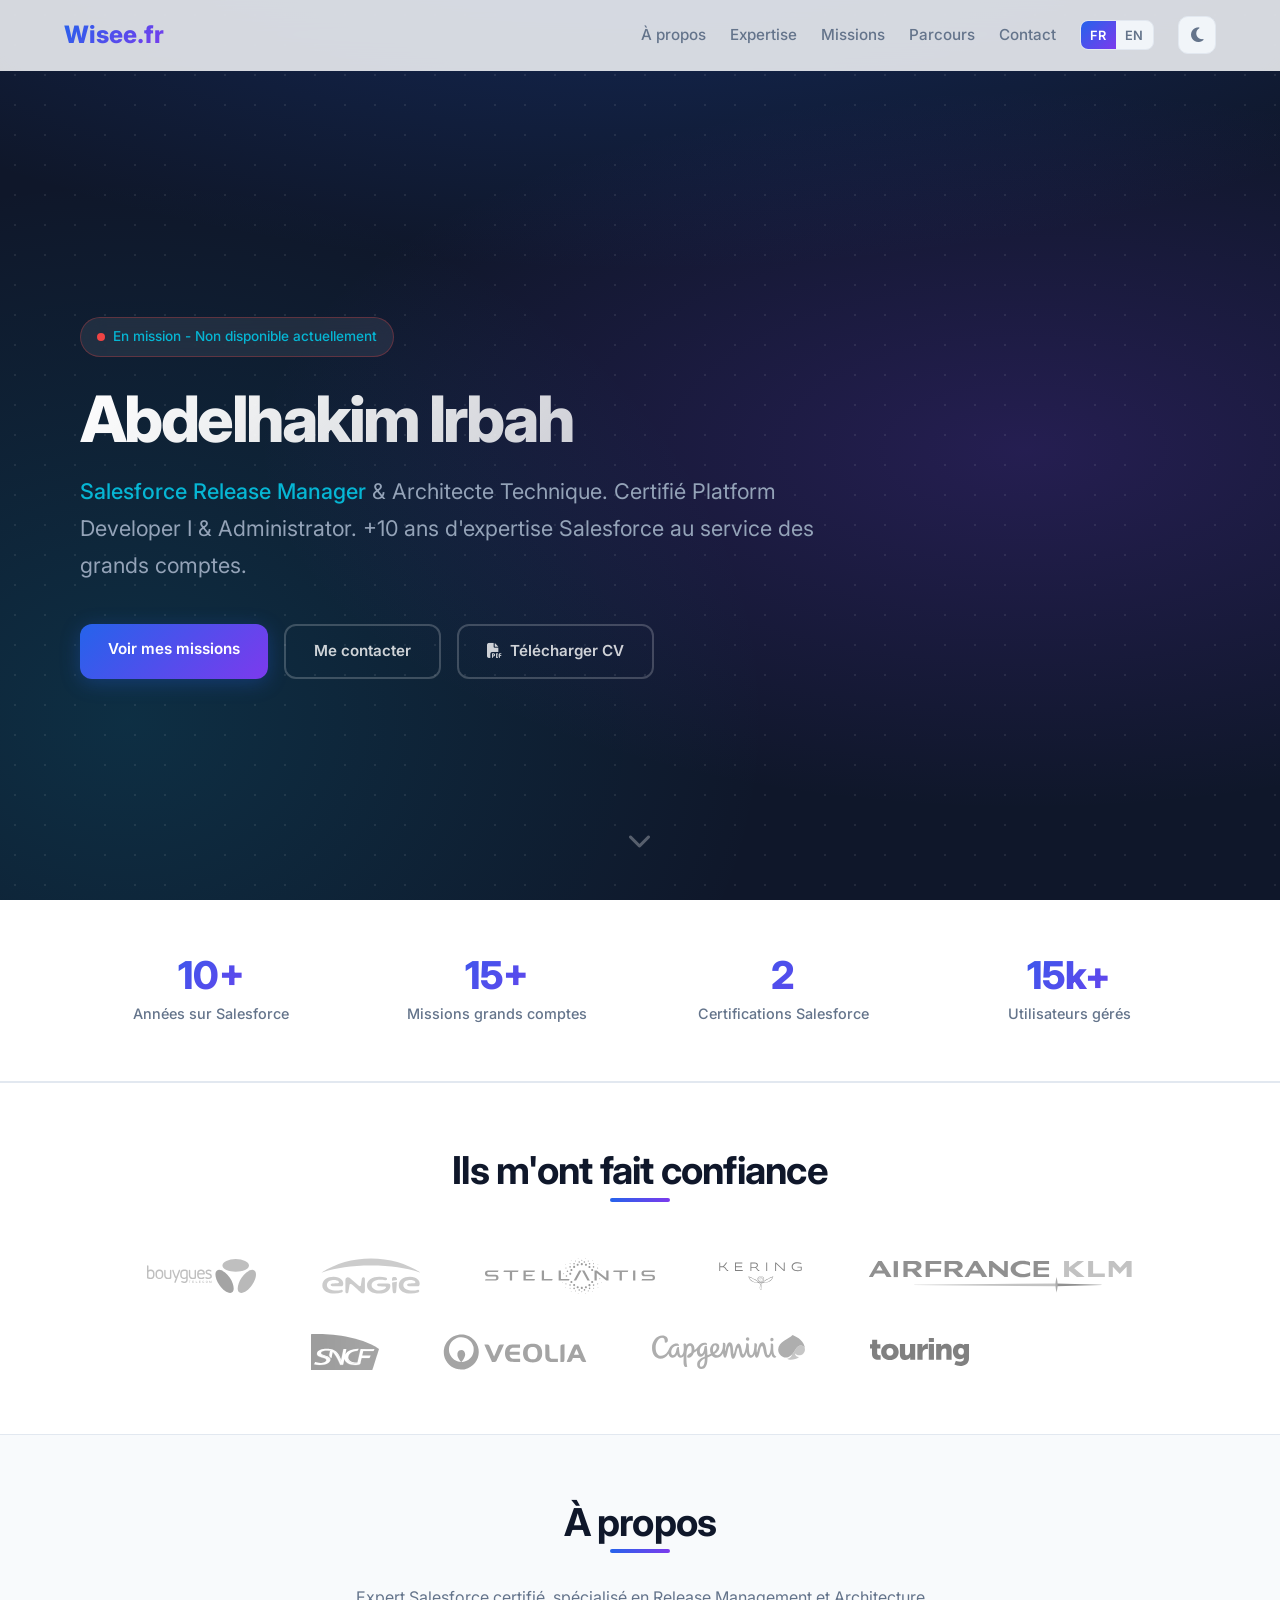
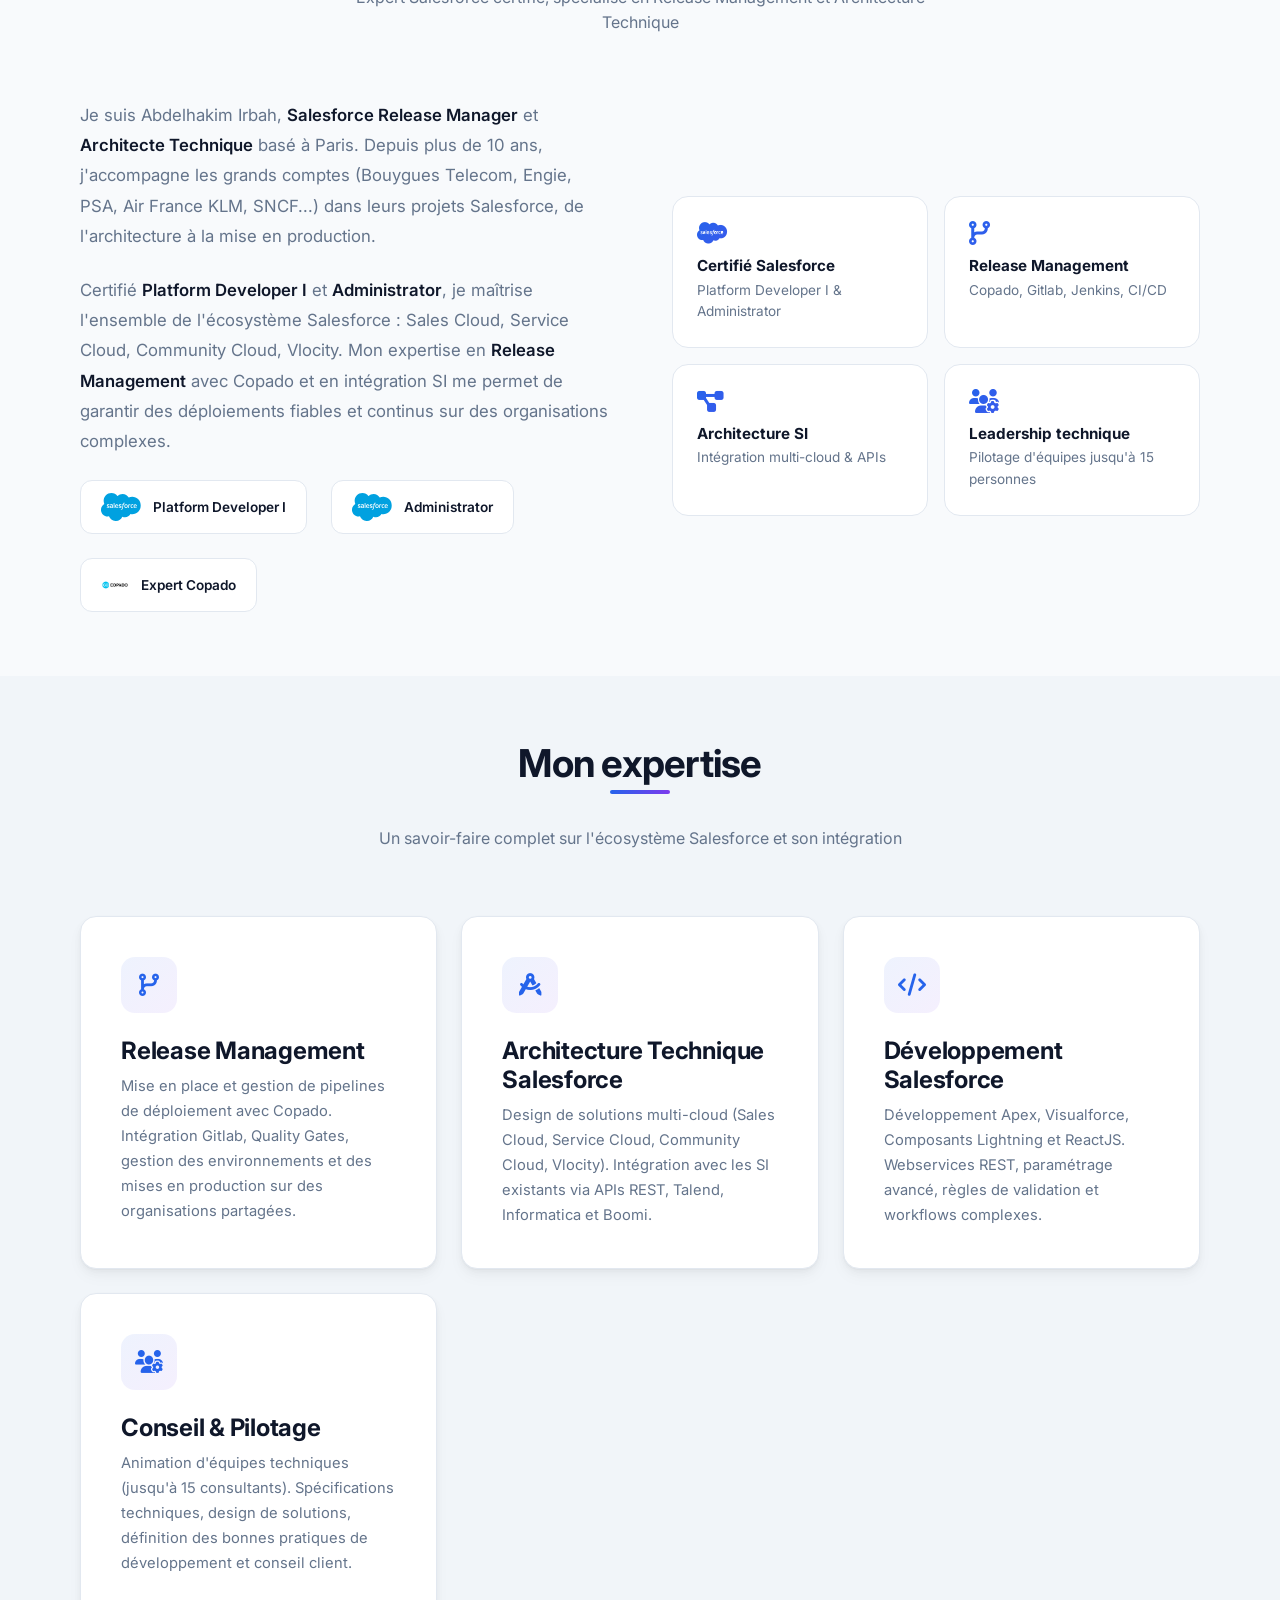
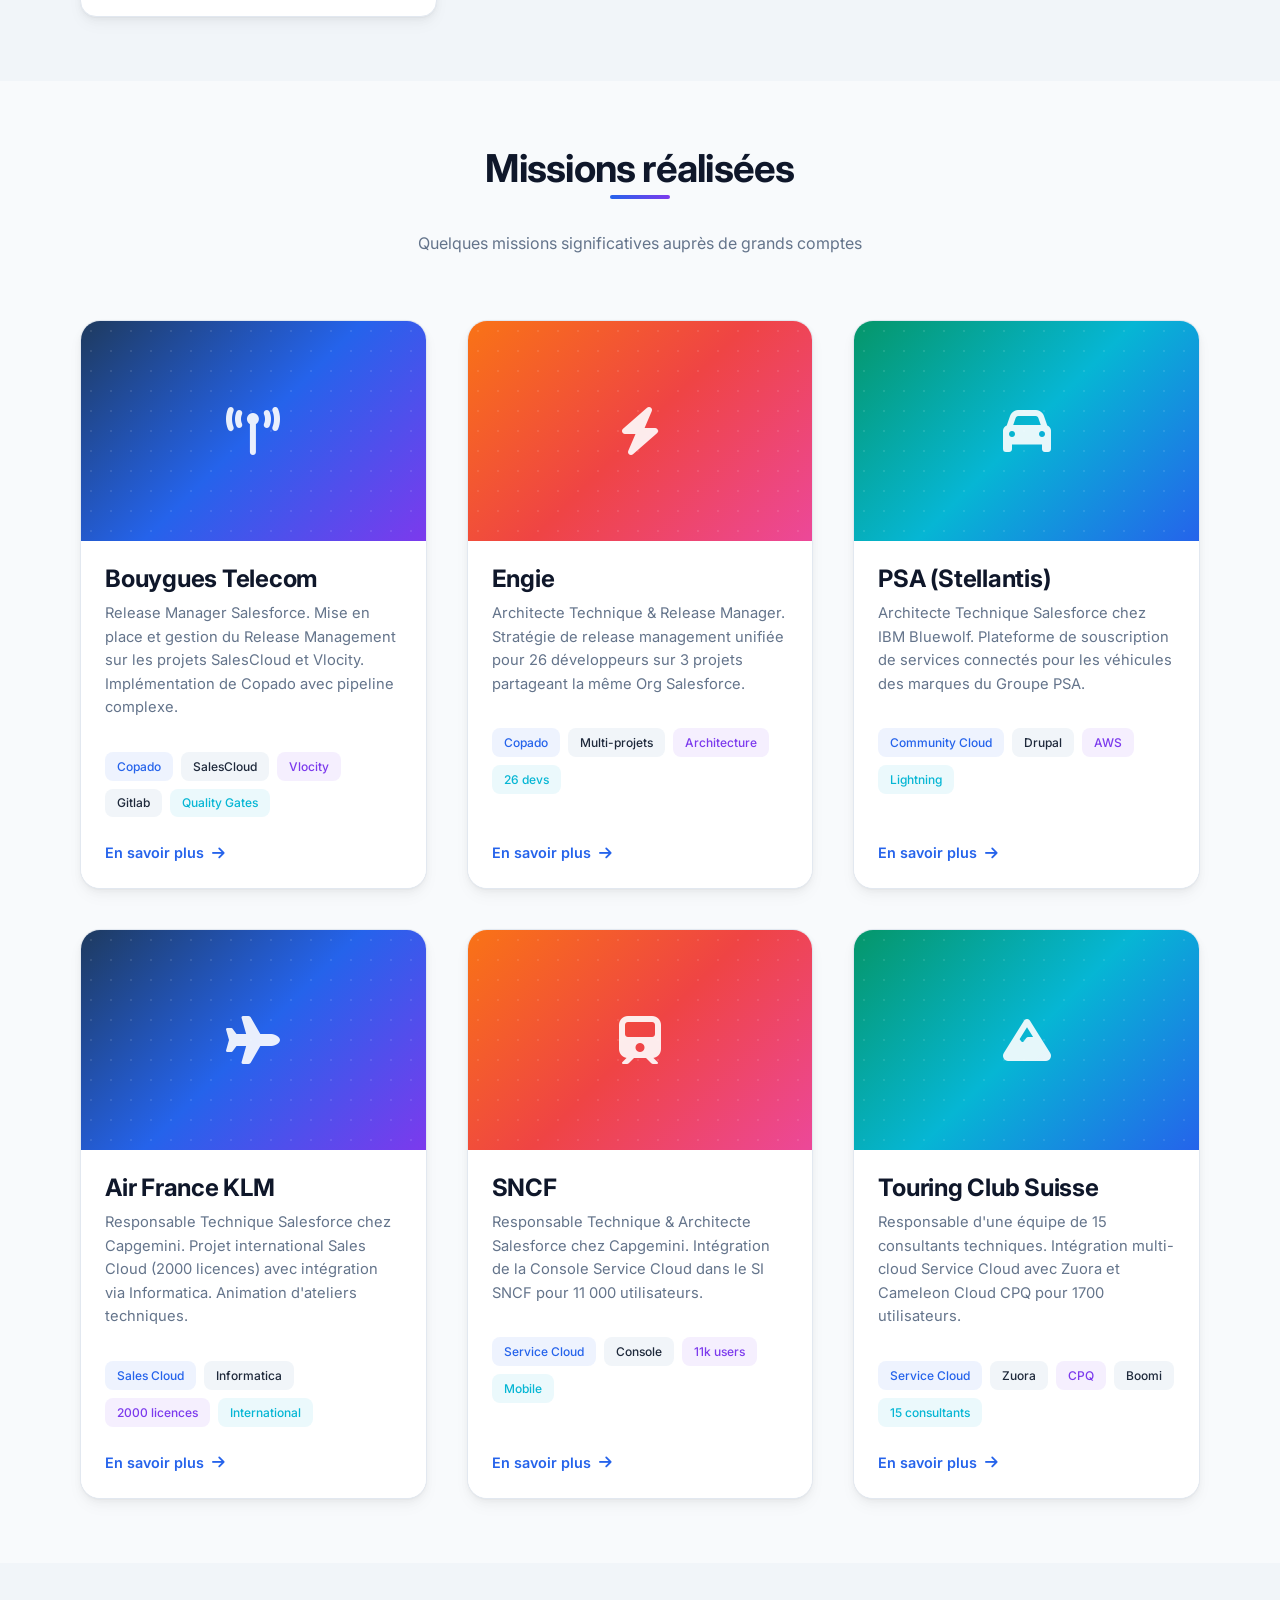
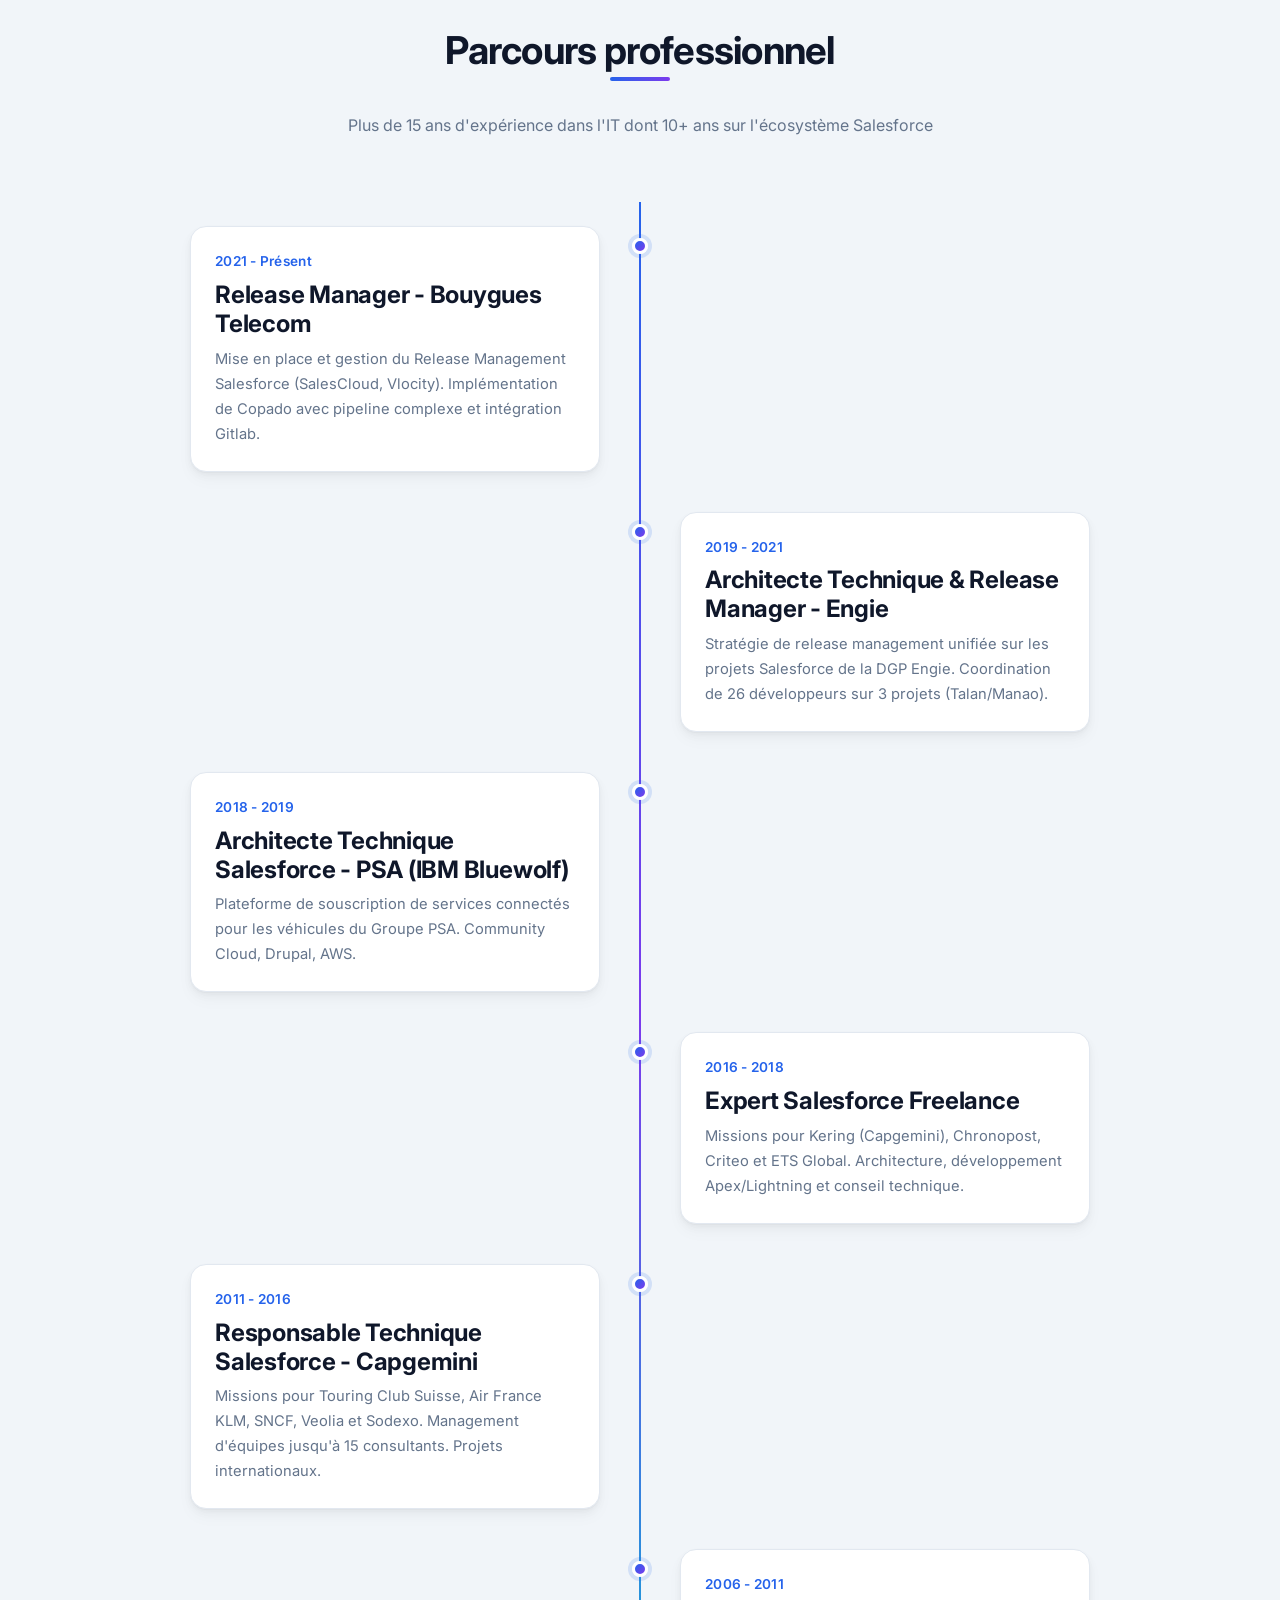
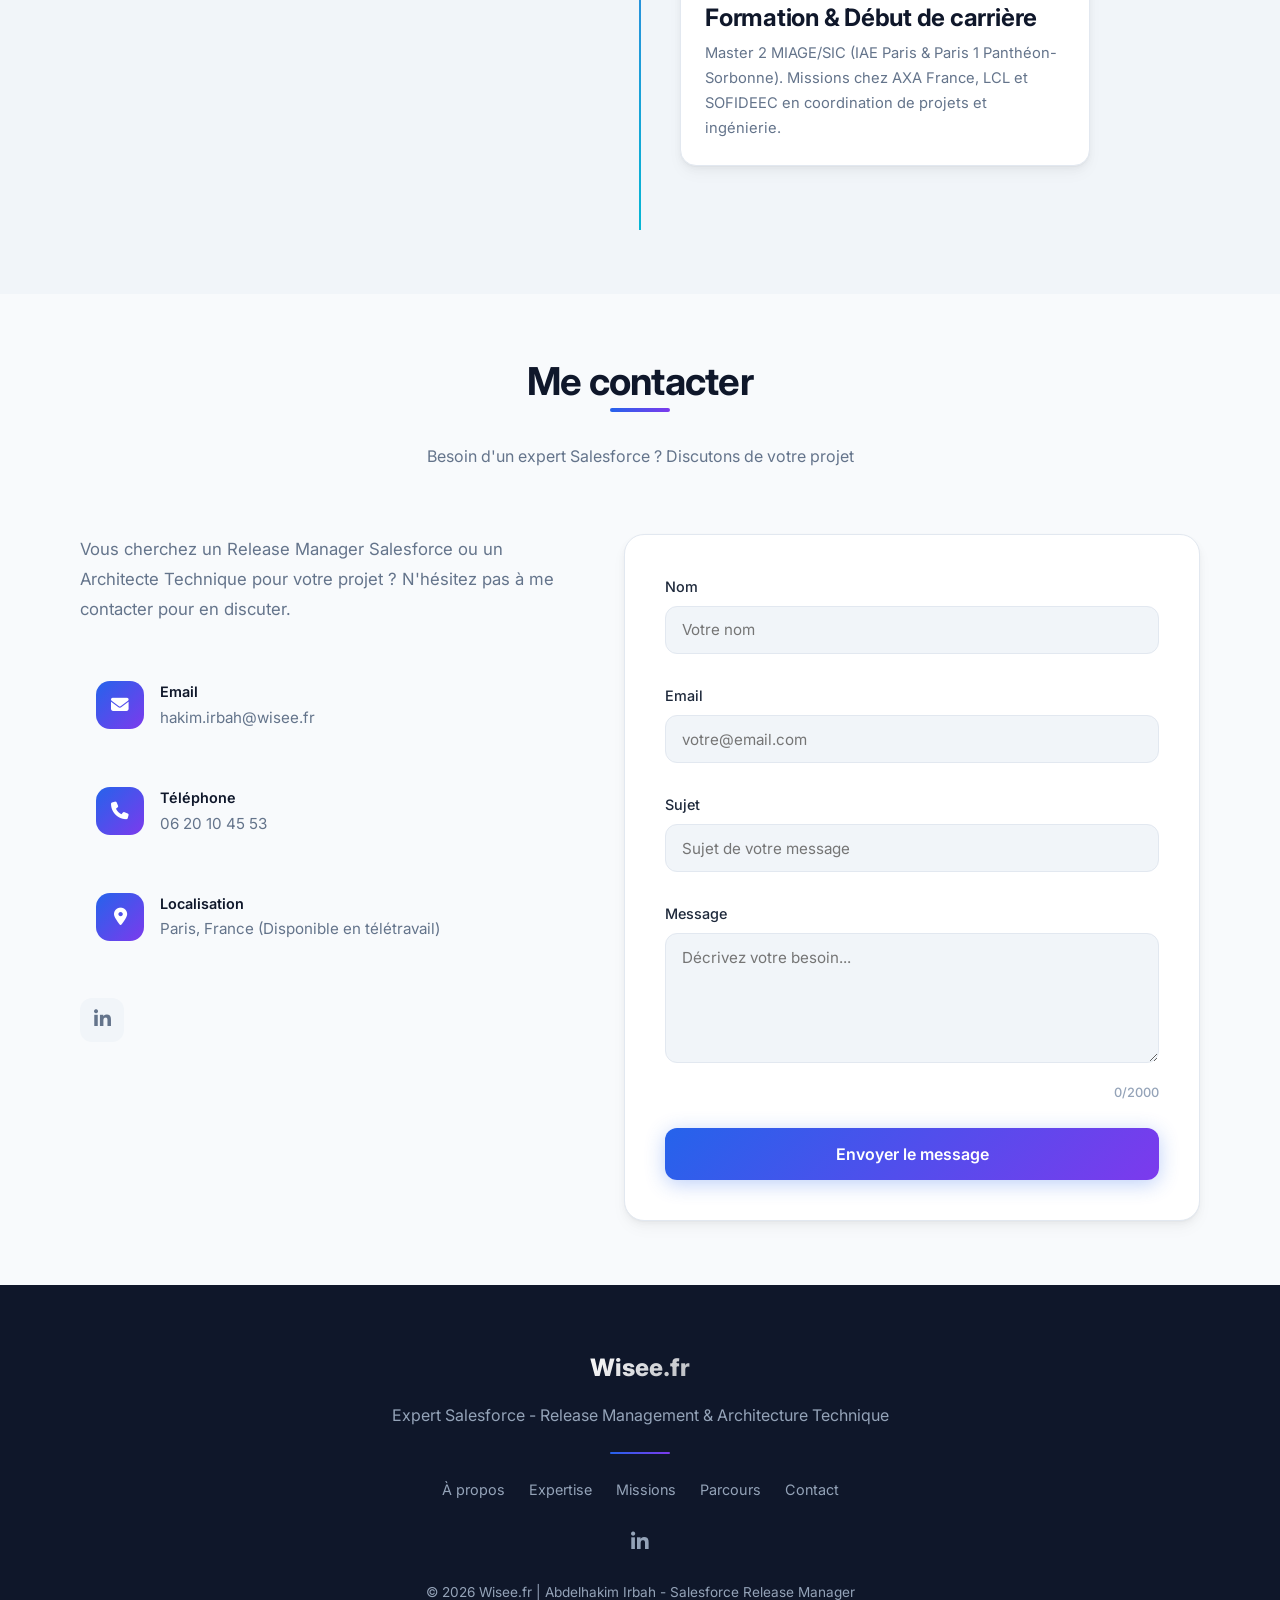
==== index.html @ d0837708 "Fix: déplacer le bouton backToTop avant le script pour éviter le blocage du loader" ====
<!DOCTYPE html>
<html lang="fr">
<head>
    <meta charset="UTF-8">
    <script>
        // Apply theme BEFORE render to avoid flash
        (function() {
            var saved = localStorage.getItem('theme');
            if (saved === 'dark' || (!saved && window.matchMedia('(prefers-color-scheme: dark)').matches)) {
                document.documentElement.setAttribute('data-theme', 'dark');
            }
        })();
    </script>
    <meta name="viewport" content="width=device-width, initial-scale=1.0">
    <title>Wisee.fr | Abdelhakim Irbah - Salesforce Release Manager</title>
    <meta name="description" content="Abdelhakim Irbah - Salesforce Release Manager & Architecte Technique certifié. +10 ans d'expertise Salesforce, Release Management Copado, Architecture multi-cloud. Paris, France.">
    <meta name="author" content="Abdelhakim Irbah">
    <link rel="canonical" href="https://wisee.fr">
    <link rel="icon" href="/favicon.ico" type="image/x-icon">
    <!-- Open Graph -->
    <meta property="og:title" content="Wisee.fr | Abdelhakim Irbah - Salesforce Release Manager">
    <meta property="og:description" content="Abdelhakim Irbah - Salesforce Release Manager & Architecte Technique certifié. +10 ans d'expertise Salesforce, Release Management Copado, Architecture multi-cloud. Paris, France.">
    <meta property="og:url" content="https://wisee.fr">
    <meta property="og:type" content="website">
    <meta property="og:locale" content="fr_FR">
    <!-- Twitter Card -->
    <meta name="twitter:card" content="summary">
    <meta name="twitter:title" content="Wisee.fr | Abdelhakim Irbah - Salesforce Release Manager">
    <meta name="twitter:description" content="Abdelhakim Irbah - Salesforce Release Manager & Architecte Technique certifié. +10 ans d'expertise Salesforce, Release Management Copado, Architecture multi-cloud. Paris, France.">
    <link rel="preconnect" href="https://fonts.googleapis.com">
    <link rel="preconnect" href="https://fonts.gstatic.com" crossorigin>
    <link href="https://cdnjs.cloudflare.com/ajax/libs/font-awesome/6.4.0/css/all.min.css" rel="stylesheet">
    <link href="https://fonts.googleapis.com/css2?family=Inter:wght@300;400;500;600;700;800&display=swap" rel="stylesheet">
    <style>
        :root {
            --primary: #2563eb;
            --primary-dark: #1d4ed8;
            --secondary: #7c3aed;
            --accent: #06b6d4;
            --dark: #0f172a;
            --light: #f8fafc;
            --gray-100: #f1f5f9;
            --gray-200: #e2e8f0;
            --gray-300: #cbd5e1;
            --gray-400: #94a3b8;
            --gray-500: #64748b;
            --gray-800: #1e293b;

            --space-xs: 0.5rem;
            --space-sm: 1rem;
            --space-md: 1.5rem;
            --space-lg: 2.5rem;
            --space-xl: 4rem;

            --card-shadow:
                0 1px 1px rgba(0, 0, 0, 0.02),
                0 2px 4px rgba(0, 0, 0, 0.02),
                0 4px 8px rgba(0, 0, 0, 0.03),
                0 8px 16px rgba(0, 0, 0, 0.03);
            --card-shadow-hover:
                0 4px 8px rgba(0, 0, 0, 0.04),
                0 8px 16px rgba(0, 0, 0, 0.06),
                0 16px 32px rgba(0, 0, 0, 0.06),
                0 32px 64px rgba(0, 0, 0, 0.04);
        }

        /* ===================== DARK MODE VARIABLES ===================== */
        [data-theme="dark"] {
            --dark: #e2e8f0;
            --light: #0f172a;
            --gray-100: #1e293b;
            --gray-200: #334155;
            --gray-300: #475569;
            --gray-400: #94a3b8;
            --gray-500: #cbd5e1;
            --gray-800: #e2e8f0;
            --card-shadow: 0 1px 3px rgba(0,0,0,0.3), 0 4px 12px rgba(0,0,0,0.2);
            --card-shadow-hover: 0 4px 12px rgba(0,0,0,0.4), 0 8px 24px rgba(0,0,0,0.3);
        }

        * {
            margin: 0;
            padding: 0;
            box-sizing: border-box;
        }

        html {
            scroll-behavior: smooth;
            scroll-padding-top: 80px;
        }

        body {
            font-family: 'Inter', -apple-system, BlinkMacSystemFont, 'Segoe UI', Roboto, sans-serif;
            line-height: 1.6;
            color: var(--dark);
            background-color: var(--light);
            overflow-x: hidden;
        }

        h1, h2, h3, h4, h5 {
            font-weight: 700;
            line-height: 1.2;
        }

        h1 {
            font-size: clamp(2.5rem, 5vw, 4.5rem);
            font-weight: 800;
            letter-spacing: -0.04em;
        }

        h2 {
            font-size: clamp(1.75rem, 3vw, 2.5rem);
            margin-bottom: var(--space-md);
            position: relative;
            display: inline-block;
            letter-spacing: -0.02em;
        }

        h2::after {
            content: '';
            position: absolute;
            bottom: -8px;
            left: 0;
            width: 60px;
            height: 4px;
            background: linear-gradient(to right, var(--primary), var(--secondary));
            border-radius: 2px;
        }

        h3 {
            font-size: clamp(1.25rem, 2vw, 1.5rem);
            margin-bottom: var(--space-sm);
            letter-spacing: -0.01em;
        }

        p {
            margin-bottom: var(--space-md);
            color: var(--gray-500);
        }

        strong {
            color: var(--dark);
            font-weight: 600;
        }

        .container {
            width: 90%;
            max-width: 1200px;
            margin: 0 auto;
            padding: 0 var(--space-sm);
        }

        section {
            padding: var(--space-xl) 0;
            position: relative;
        }

        section.alt {
            background-color: var(--gray-100);
        }

        .section-header {
            text-align: center;
            margin-bottom: var(--space-xl);
            position: relative;
        }

        .section-header h2::after {
            left: 50%;
            transform: translateX(-50%);
        }

        .section-header p {
            max-width: 600px;
            margin: var(--space-sm) auto 0;
            color: var(--gray-500);
        }

        /* ===================== NAVIGATION ===================== */
        .navbar {
            position: fixed;
            top: 0;
            left: 0;
            width: 100%;
            z-index: 1000;
            transition: all 0.4s cubic-bezier(0.16, 1, 0.3, 1);
            backdrop-filter: blur(20px);
            -webkit-backdrop-filter: blur(20px);
            background: rgba(248, 250, 252, 0.85);
            border-bottom: 1px solid transparent;
        }

        .navbar.scrolled {
            box-shadow: 0 1px 20px rgba(0, 0, 0, 0.06);
            border-bottom: 1px solid var(--gray-200);
        }

        .nav-container {
            display: flex;
            justify-content: space-between;
            align-items: center;
            padding: var(--space-sm) 0;
        }

        .logo {
            font-size: 1.5rem;
            font-weight: 800;
            color: var(--primary);
            text-decoration: none;
            display: flex;
            align-items: center;
            gap: var(--space-xs);
            position: relative;
            z-index: 1001;
        }

        .logo span {
            background: linear-gradient(135deg, var(--primary), var(--secondary));
            -webkit-background-clip: text;
            background-clip: text;
            color: transparent;
        }

        .nav-links {
            display: flex;
            align-items: center;
            gap: var(--space-md);
        }

        .nav-links a {
            color: var(--gray-500);
            text-decoration: none;
            font-weight: 500;
            transition: color 0.3s;
            position: relative;
            font-size: 0.95rem;
        }

        .nav-links a:hover {
            color: var(--primary);
        }

        .nav-links a::after {
            content: '';
            position: absolute;
            width: 0;
            height: 2px;
            bottom: -4px;
            left: 0;
            background: linear-gradient(to right, var(--primary), var(--secondary));
            transition: width 0.3s ease;
            border-radius: 2px;
        }

        .nav-links a:hover::after {
            width: 100%;
        }

        .mobile-menu-btn {
            display: none;
            background: none;
            border: none;
            color: var(--dark);
            font-size: 1.5rem;
            cursor: pointer;
            z-index: 1001;
        }

        /* ===================== NAV OVERLAY (mobile) ===================== */
        .nav-overlay {
            position: fixed;
            inset: 0;
            z-index: 999;
            background: rgba(0, 0, 0, 0.5);
            backdrop-filter: blur(4px);
            -webkit-backdrop-filter: blur(4px);
            opacity: 0;
            visibility: hidden;
            pointer-events: none;
            transition: all 0.3s ease;
        }

        .nav-overlay.active {
            opacity: 1;
            visibility: visible;
            pointer-events: auto;
        }

        /* ===================== LANG TOGGLE ===================== */
        .lang-toggle {
            display: flex;
            align-items: center;
            background: var(--gray-100);
            border: 1px solid var(--gray-200);
            border-radius: 8px;
            overflow: hidden;
            cursor: pointer;
            padding: 0;
            z-index: 1001;
            flex-shrink: 0;
        }

        .lang-toggle button {
            background: none;
            border: none;
            padding: 0.4rem 0.6rem;
            font-size: 0.8rem;
            font-weight: 600;
            font-family: inherit;
            cursor: pointer;
            color: var(--gray-500);
            transition: all 0.3s ease;
        }

        .lang-toggle button.active {
            background: linear-gradient(135deg, var(--primary), var(--secondary));
            color: white;
        }

        .lang-toggle button:hover:not(.active) {
            color: var(--dark);
        }

        /* ===================== BOUTONS ===================== */
        .btn {
            display: inline-block;
            padding: 0.85rem 1.75rem;
            border-radius: 12px;
            font-weight: 600;
            text-decoration: none;
            text-align: center;
            cursor: pointer;
            transition: all 0.3s cubic-bezier(0.16, 1, 0.3, 1);
            border: none;
            font-size: 0.95rem;
            font-family: inherit;
        }

        .btn-primary {
            background: linear-gradient(135deg, var(--primary), var(--secondary));
            color: white;
            box-shadow: 0 4px 20px rgba(37, 99, 235, 0.3);
        }

        .btn-primary:hover {
            transform: translateY(-3px);
            box-shadow: 0 8px 30px rgba(37, 99, 235, 0.4);
        }

        .btn-outline {
            background: transparent;
            color: var(--primary);
            border: 2px solid rgba(37, 99, 235, 0.3);
        }

        .btn-outline:hover {
            background: var(--primary);
            color: white;
            border-color: var(--primary);
            box-shadow: 0 4px 20px rgba(37, 99, 235, 0.25);
        }

        /* ===================== HERO ===================== */
        .hero {
            padding: calc(var(--space-xl) * 2.5) 0 var(--space-xl);
            display: flex;
            align-items: center;
            min-height: 100vh;
            position: relative;
            overflow: hidden;
            background: var(--dark);
        }

        .hero::before {
            content: '';
            position: absolute;
            width: 100%;
            height: 100%;
            top: 0;
            left: 0;
            background:
                radial-gradient(ellipse 80% 50% at 50% -20%, rgba(37, 99, 235, 0.3), transparent),
                radial-gradient(ellipse 60% 40% at 80% 50%, rgba(124, 58, 237, 0.2), transparent),
                radial-gradient(ellipse 50% 60% at 10% 80%, rgba(6, 182, 212, 0.15), transparent);
            animation: heroGlow 8s ease-in-out infinite alternate;
        }

        @keyframes heroGlow {
            0% { opacity: 0.8; transform: scale(1); }
            100% { opacity: 1; transform: scale(1.05); }
        }

        /* Grille de points en arriere-plan */
        .hero::after {
            content: '';
            position: absolute;
            width: 100%;
            height: 100%;
            top: 0;
            left: 0;
            background-image: radial-gradient(rgba(255, 255, 255, 0.08) 1px, transparent 1px);
            background-size: 30px 30px;
            z-index: 0;
        }

        .hero-content {
            max-width: 750px;
            z-index: 1;
            position: relative;
        }

        .hero-badge {
            display: inline-flex;
            align-items: center;
            gap: 0.5rem;
            padding: 0.5rem 1rem;
            background: rgba(255, 255, 255, 0.08);
            border: 1px solid rgba(255, 255, 255, 0.12);
            border-radius: 100px;
            color: var(--accent);
            font-size: 0.85rem;
            font-weight: 500;
            margin-bottom: var(--space-md);
            backdrop-filter: blur(10px);
        }

        .hero-badge .dot {
            width: 8px;
            height: 8px;
            background: #22c55e;
            border-radius: 50%;
            animation: pulse 2s ease-in-out infinite;
        }

        @keyframes pulse {
            0%, 100% { opacity: 1; }
            50% { opacity: 0.4; }
        }

        .hero h1 {
            background: linear-gradient(135deg, #fff 0%, rgba(255,255,255,0.7) 100%);
            -webkit-background-clip: text;
            background-clip: text;
            color: transparent;
            margin-bottom: var(--space-sm);
        }

        .hero-subtitle {
            font-size: clamp(1.1rem, 2vw, 1.35rem);
            color: var(--gray-400);
            margin-bottom: var(--space-lg);
            font-weight: 400;
            line-height: 1.7;
        }

        .hero-subtitle .highlight {
            color: var(--accent);
            font-weight: 500;
        }

        .hero-cta {
            display: flex;
            gap: var(--space-sm);
            flex-wrap: wrap;
        }

        .hero .btn-outline {
            color: rgba(255, 255, 255, 0.8);
            border-color: rgba(255, 255, 255, 0.2);
        }

        .hero .btn-outline:hover {
            background: rgba(255, 255, 255, 0.1);
            border-color: rgba(255, 255, 255, 0.4);
            color: white;
            box-shadow: none;
        }

        .hero-scroll {
            position: absolute;
            bottom: var(--space-lg);
            left: 50%;
            transform: translateX(-50%);
            font-size: 1.5rem;
            color: rgba(255, 255, 255, 0.3);
            animation: bounce 2s infinite;
            cursor: pointer;
            text-decoration: none;
        }

        @keyframes bounce {
            0%, 20%, 50%, 80%, 100% { transform: translateY(0) translateX(-50%); }
            40% { transform: translateY(-15px) translateX(-50%); }
            60% { transform: translateY(-8px) translateX(-50%); }
        }

        /* ===================== STATS BAR ===================== */
        .stats-bar {
            background: white;
            border-bottom: 1px solid var(--gray-200);
            padding: var(--space-lg) 0;
        }

        .stats-grid {
            display: grid;
            grid-template-columns: repeat(4, 1fr);
            gap: var(--space-md);
            text-align: center;
        }

        .stat-item {
            padding: var(--space-sm);
        }

        .stat-number {
            font-size: clamp(2rem, 3vw, 2.75rem);
            font-weight: 800;
            background: linear-gradient(135deg, var(--primary), var(--secondary));
            -webkit-background-clip: text;
            background-clip: text;
            color: transparent;
            line-height: 1;
            margin-bottom: 0.5rem;
        }

        .stat-label {
            color: var(--gray-500);
            font-size: 0.9rem;
            font-weight: 500;
        }

        /* ===================== A PROPOS ===================== */
        .about-grid {
            display: grid;
            grid-template-columns: 1fr 1fr;
            gap: var(--space-xl);
            align-items: center;
        }

        .about-text p {
            font-size: 1.05rem;
            line-height: 1.8;
        }

        .about-highlights {
            display: grid;
            grid-template-columns: 1fr 1fr;
            gap: var(--space-sm);
        }

        .about-highlight-item {
            background: white;
            padding: var(--space-md);
            border-radius: 16px;
            border: 1px solid var(--gray-200);
            transition: all 0.3s ease;
        }

        .about-highlight-item:hover {
            transform: translateY(-4px);
            box-shadow: var(--card-shadow-hover);
            border-color: var(--gray-300);
        }

        .about-highlight-item i {
            font-size: 1.5rem;
            margin-bottom: 0.75rem;
            display: block;
            background: linear-gradient(135deg, var(--primary), var(--secondary));
            -webkit-background-clip: text;
            background-clip: text;
            color: transparent;
        }

        .about-highlight-item h4 {
            font-size: 0.95rem;
            margin-bottom: 0.25rem;
            color: var(--dark);
        }

        .about-highlight-item p {
            font-size: 0.85rem;
            margin: 0;
            color: var(--gray-500);
        }

        /* ===================== EXPERTISE ===================== */
        .expertise-grid {
            display: grid;
            grid-template-columns: repeat(auto-fill, minmax(280px, 1fr));
            gap: var(--space-md);
        }

        .expertise-card {
            background: white;
            border-radius: 16px;
            padding: var(--space-lg);
            transition: all 0.4s cubic-bezier(0.16, 1, 0.3, 1);
            position: relative;
            z-index: 1;
            overflow: hidden;
            box-shadow: var(--card-shadow);
            border: 1px solid var(--gray-200);
            height: 100%;
            display: flex;
            flex-direction: column;
        }

        .expertise-card:hover {
            transform: translateY(-8px);
            box-shadow: var(--card-shadow-hover);
            border-color: var(--primary);
        }

        .expertise-card::before {
            content: '';
            position: absolute;
            top: 0;
            left: 0;
            width: 100%;
            height: 4px;
            background: linear-gradient(90deg, var(--primary), var(--secondary));
            opacity: 0;
            transition: opacity 0.3s ease;
        }

        .expertise-card:hover::before {
            opacity: 1;
        }

        .expertise-card .icon {
            width: 56px;
            height: 56px;
            display: flex;
            align-items: center;
            justify-content: center;
            font-size: 1.4rem;
            margin-bottom: var(--space-md);
            color: var(--primary);
            background: linear-gradient(135deg, rgba(37, 99, 235, 0.08), rgba(124, 58, 237, 0.08));
            border-radius: 14px;
            transition: all 0.4s cubic-bezier(0.16, 1, 0.3, 1);
        }

        .expertise-card:hover .icon {
            background: linear-gradient(135deg, var(--primary), var(--secondary));
            color: white;
            transform: scale(1.1) rotate(3deg);
        }

        .expertise-card h3 {
            margin-bottom: var(--space-xs);
            transition: all 0.3s ease;
        }

        .expertise-card p {
            color: var(--gray-500);
            margin-bottom: 0;
            flex-grow: 1;
            font-size: 0.92rem;
            line-height: 1.7;
        }

        /* ===================== PROJETS ===================== */
        .projects-grid {
            display: grid;
            grid-template-columns: repeat(auto-fill, minmax(340px, 1fr));
            gap: var(--space-lg);
        }

        .project-card {
            position: relative;
            border-radius: 20px;
            overflow: hidden;
            background: white;
            box-shadow: var(--card-shadow);
            transition: all 0.4s cubic-bezier(0.16, 1, 0.3, 1);
            height: 100%;
            border: 1px solid var(--gray-200);
            display: flex;
            flex-direction: column;
        }

        .project-card:hover {
            transform: translateY(-8px);
            box-shadow: var(--card-shadow-hover);
        }

        .project-img {
            width: 100%;
            height: 220px;
            display: flex;
            align-items: center;
            justify-content: center;
            font-size: 3rem;
            color: white;
            position: relative;
            overflow: hidden;
        }

        .project-img.gradient-1 {
            background: linear-gradient(135deg, #1e3a5f, #2563eb, #7c3aed);
        }

        .project-img.gradient-2 {
            background: linear-gradient(135deg, #f97316, #ef4444, #ec4899);
        }

        .project-img.gradient-3 {
            background: linear-gradient(135deg, #059669, #06b6d4, #2563eb);
        }

        .project-img-pattern {
            position: absolute;
            width: 100%;
            height: 100%;
            top: 0;
            left: 0;
            background-image: radial-gradient(rgba(255,255,255,0.1) 1px, transparent 1px);
            background-size: 20px 20px;
        }

        .project-img i {
            position: relative;
            z-index: 1;
            opacity: 0.9;
        }

        .project-content {
            padding: var(--space-md);
            background: white;
            display: flex;
            flex-direction: column;
            flex-grow: 1;
        }

        .project-title {
            margin-bottom: var(--space-xs);
        }

        .project-desc {
            color: var(--gray-500);
            margin-bottom: var(--space-sm);
            font-size: 0.92rem;
            line-height: 1.6;
        }

        .project-cta {
            display: inline-flex;
            align-items: center;
            gap: 0.5rem;
            margin-top: auto;
            padding-top: var(--space-md);
            color: var(--primary);
            font-weight: 600;
            font-size: 0.9rem;
            text-decoration: none;
            transition: all 0.3s ease;
        }
        .project-cta:hover {
            color: var(--secondary);
            gap: 0.75rem;
        }
        .project-cta i {
            transition: transform 0.3s ease;
        }
        .project-cta:hover i {
            transform: translateX(4px);
        }

        .project-tags {
            display: flex;
            flex-wrap: wrap;
            gap: var(--space-xs);
            margin-top: var(--space-sm);
        }

        .tag {
            background-color: var(--gray-100);
            color: var(--gray-800);
            font-size: 0.75rem;
            padding: 0.3rem 0.75rem;
            border-radius: 8px;
            font-weight: 500;
        }

        .tag.primary {
            background: rgba(37, 99, 235, 0.08);
            color: var(--primary);
        }

        .tag.secondary {
            background: rgba(124, 58, 237, 0.08);
            color: var(--secondary);
        }

        .tag.accent {
            background: rgba(6, 182, 212, 0.08);
            color: var(--accent);
        }

        /* ===================== EXPERIENCE ===================== */
        .timeline {
            position: relative;
            max-width: 900px;
            margin: 0 auto;
            padding: var(--space-md) 0;
        }

        .timeline::before {
            content: '';
            position: absolute;
            top: 0;
            left: 50%;
            transform: translateX(-50%);
            width: 2px;
            height: 100%;
            background: linear-gradient(to bottom, var(--primary), var(--secondary), var(--accent));
        }

        .timeline-item {
            position: relative;
            margin-bottom: var(--space-lg);
            width: 50%;
        }

        .timeline-item:nth-child(odd) {
            left: 0;
            padding-right: var(--space-lg);
        }

        .timeline-item:nth-child(even) {
            left: 50%;
            padding-left: var(--space-lg);
        }

        .timeline-dot {
            position: absolute;
            width: 16px;
            height: 16px;
            background: linear-gradient(135deg, var(--primary), var(--secondary));
            border: 3px solid white;
            border-radius: 50%;
            top: 12px;
            z-index: 2;
            transition: all 0.3s ease;
            box-shadow: 0 0 0 4px rgba(37, 99, 235, 0.15);
        }

        .timeline-item:hover .timeline-dot {
            transform: scale(1.4);
            box-shadow: 0 0 0 6px rgba(37, 99, 235, 0.2);
        }

        .timeline-item:nth-child(odd) .timeline-dot {
            right: -8px;
        }

        .timeline-item:nth-child(even) .timeline-dot {
            left: -8px;
        }

        .timeline-content {
            background: white;
            border-radius: 16px;
            padding: var(--space-md);
            position: relative;
            box-shadow: var(--card-shadow);
            transition: all 0.4s cubic-bezier(0.16, 1, 0.3, 1);
            border: 1px solid var(--gray-200);
        }

        .timeline-item:hover .timeline-content {
            transform: translateY(-4px);
            box-shadow: var(--card-shadow-hover);
            border-color: var(--primary);
        }

        .timeline-date {
            color: var(--primary);
            font-weight: 600;
            margin-bottom: var(--space-xs);
            font-size: 0.85rem;
            letter-spacing: 0.02em;
        }

        .timeline-title {
            margin-bottom: var(--space-xs);
        }

        .timeline-desc {
            color: var(--gray-500);
            font-size: 0.92rem;
            margin: 0;
            line-height: 1.7;
        }

        /* ===================== CONTACT ===================== */
        .contact-container {
            display: grid;
            grid-template-columns: 1fr 1.2fr;
            gap: var(--space-xl);
            align-items: start;
        }

        .contact-info {
            display: flex;
            flex-direction: column;
            gap: var(--space-md);
        }

        .contact-intro {
            font-size: 1.05rem;
            line-height: 1.8;
            color: var(--gray-500);
            margin-bottom: var(--space-sm);
        }

        .contact-item {
            display: flex;
            align-items: center;
            gap: var(--space-sm);
            padding: var(--space-sm);
            border-radius: 12px;
            transition: all 0.3s ease;
        }

        .contact-item:hover {
            background: var(--gray-100);
        }

        .contact-icon {
            width: 48px;
            height: 48px;
            border-radius: 14px;
            background: linear-gradient(135deg, var(--primary), var(--secondary));
            display: flex;
            align-items: center;
            justify-content: center;
            color: white;
            font-size: 1.1rem;
            flex-shrink: 0;
        }

        .contact-text {
            color: var(--gray-500);
            font-size: 0.95rem;
        }

        .contact-text strong {
            display: block;
            color: var(--dark);
            margin-bottom: 0.15rem;
            font-size: 0.9rem;
        }

        .social-links {
            display: flex;
            gap: var(--space-sm);
            margin-top: var(--space-sm);
        }

        .social-link {
            width: 44px;
            height: 44px;
            border-radius: 12px;
            background: var(--gray-100);
            display: flex;
            align-items: center;
            justify-content: center;
            color: var(--gray-500);
            font-size: 1.2rem;
            transition: all 0.3s cubic-bezier(0.16, 1, 0.3, 1);
            text-decoration: none;
        }

        .social-link:hover {
            background: linear-gradient(135deg, var(--primary), var(--secondary));
            color: white;
            transform: translateY(-4px);
            box-shadow: 0 4px 15px rgba(37, 99, 235, 0.3);
        }

        .contact-form {
            background: white;
            border-radius: 20px;
            padding: var(--space-lg);
            box-shadow: var(--card-shadow);
            border: 1px solid var(--gray-200);
        }

        .form-group {
            margin-bottom: var(--space-md);
            position: relative;
        }

        .form-label {
            display: block;
            margin-bottom: var(--space-xs);
            color: var(--gray-800);
            font-weight: 500;
            font-size: 0.9rem;
        }

        .form-control {
            width: 100%;
            padding: 0.85rem 2.2rem 0.85rem 1rem;
            border: 1.5px solid var(--gray-200);
            border-radius: 12px;
            font-size: 0.95rem;
            color: var(--dark);
            background: var(--gray-100);
            transition: all 0.3s ease;
            font-family: inherit;
        }

        .form-control:focus {
            outline: none;
            border-color: var(--primary);
            background: white;
            box-shadow: 0 0 0 4px rgba(37, 99, 235, 0.08);
        }

        textarea.form-control {
            min-height: 130px;
            resize: vertical;
        }

        .contact-form .btn-primary {
            width: 100%;
            padding: 1rem;
            font-size: 1rem;
            position: relative;
        }

        /* ===================== FOOTER ===================== */
        footer {
            background: var(--dark);
            color: white;
            padding: var(--space-xl) 0 var(--space-lg);
        }

        .footer-content {
            max-width: 600px;
            margin: 0 auto;
            text-align: center;
        }

        .footer-logo {
            font-size: 1.5rem;
            font-weight: 800;
            background: linear-gradient(135deg, #fff, rgba(255,255,255,0.7));
            -webkit-background-clip: text;
            background-clip: text;
            color: transparent;
            margin-bottom: var(--space-sm);
            display: inline-block;
        }

        .footer-content > p {
            color: var(--gray-400);
            margin-bottom: var(--space-md);
        }

        .footer-links {
            display: flex;
            justify-content: center;
            gap: var(--space-md);
            margin: var(--space-md) 0;
        }

        .footer-link {
            color: var(--gray-400);
            text-decoration: none;
            transition: color 0.3s;
            font-size: 0.9rem;
        }

        .footer-link:hover {
            color: white;
        }

        .footer-social {
            display: flex;
            justify-content: center;
            gap: var(--space-sm);
            margin-bottom: var(--space-md);
        }

        .footer-social a {
            color: var(--gray-400);
            font-size: 1.25rem;
            transition: all 0.3s;
        }

        .footer-social a:hover {
            color: var(--accent);
        }

        .copyright {
            color: var(--gray-500);
            font-size: 0.85rem;
        }

        .footer-divider {
            width: 60px;
            height: 2px;
            background: linear-gradient(to right, var(--primary), var(--secondary));
            margin: var(--space-md) auto;
            border-radius: 2px;
        }

        /* ===================== LOGOS CLIENTS ===================== */
        .clients-section {
            padding: var(--space-xl) 0;
            background: white;
            border-top: 1px solid var(--gray-200);
            border-bottom: 1px solid var(--gray-200);
        }

        .clients-section .section-header {
            margin-bottom: var(--space-lg);
        }

        .clients-logos {
            display: flex;
            flex-wrap: wrap;
            justify-content: center;
            align-items: center;
            gap: var(--space-lg) var(--space-xl);
        }

        .client-logo {
            height: 36px;
            width: auto;
            filter: grayscale(100%) opacity(0.5);
            transition: all 0.4s ease;
        }

        .client-logo:hover {
            filter: grayscale(0%) opacity(1);
            transform: scale(1.1);
        }

        .client-logo.logo-sm {
            height: 28px;
        }

        .client-logo.logo-lg {
            height: 44px;
        }

        /* ===================== CERTIFICATIONS BADGES ===================== */
        .cert-badges {
            display: flex;
            gap: var(--space-md);
            margin-top: var(--space-md);
            flex-wrap: wrap;
        }

        .cert-badge {
            display: flex;
            align-items: center;
            gap: 0.75rem;
            padding: 0.75rem 1.25rem;
            background: white;
            border: 1px solid var(--gray-200);
            border-radius: 12px;
            transition: all 0.3s ease;
        }

        .cert-badge:hover {
            border-color: var(--primary);
            box-shadow: var(--card-shadow);
        }

        .cert-badge img {
            height: 28px;
            width: auto;
        }

        .cert-badge span {
            font-size: 0.85rem;
            font-weight: 600;
            color: var(--dark);
        }

        /* ===================== TOOLS LOGOS ===================== */
        .tools-bar {
            display: flex;
            flex-wrap: wrap;
            gap: var(--space-sm);
            margin-top: var(--space-md);
            align-items: center;
        }

        .tool-logo {
            height: 24px;
            width: auto;
            filter: grayscale(100%) opacity(0.6);
            transition: all 0.3s ease;
        }

        .tool-logo:hover {
            filter: grayscale(0%) opacity(1);
        }

        @media (max-width: 768px) {
            .clients-logos {
                gap: var(--space-md) var(--space-lg);
            }

            .client-logo {
                height: 28px;
            }

            .client-logo.logo-lg {
                height: 34px;
            }

            .cert-badges {
                flex-direction: column;
            }
        }

        /* ===================== PAGE LOADER ===================== */
        .page-loader {
            position: fixed;
            top: 0;
            left: 0;
            width: 100%;
            height: 100%;
            z-index: 9999;
            background: linear-gradient(135deg, var(--dark) 0%, #1a1a3e 40%, var(--primary-dark) 100%);
            display: flex;
            align-items: center;
            justify-content: center;
            transition: opacity 0.6s cubic-bezier(0.16, 1, 0.3, 1), visibility 0.6s cubic-bezier(0.16, 1, 0.3, 1);
        }

        .page-loader.loaded {
            opacity: 0;
            visibility: hidden;
        }

        .loader-content {
            display: flex;
            flex-direction: column;
            align-items: center;
            gap: 2rem;
        }

        .loader-logo {
            font-family: 'Inter', sans-serif;
            font-size: 2.5rem;
            font-weight: 800;
            letter-spacing: -0.04em;
            background: linear-gradient(135deg, #fff 0%, var(--accent) 50%, var(--secondary) 100%);
            -webkit-background-clip: text;
            -webkit-text-fill-color: transparent;
            background-clip: text;
            animation: loaderPulse 2s ease-in-out infinite;
        }

        @keyframes loaderPulse {
            0%, 100% { opacity: 0.8; transform: scale(1); }
            50% { opacity: 1; transform: scale(1.05); }
        }

        .loader-spinner {
            width: 40px;
            height: 40px;
            border: 3px solid rgba(255, 255, 255, 0.15);
            border-top-color: var(--accent);
            border-right-color: var(--secondary);
            border-radius: 50%;
            animation: loaderSpin 0.8s linear infinite;
        }

        @keyframes loaderSpin {
            to { transform: rotate(360deg); }
        }

        /* Section reveal on page load */
        .section-reveal {
            opacity: 0;
            transform: translateY(20px);
            transition: opacity 0.8s cubic-bezier(0.16, 1, 0.3, 1), transform 0.8s cubic-bezier(0.16, 1, 0.3, 1);
        }

        .section-reveal.revealed {
            opacity: 1;
            transform: translateY(0);
        }

        /* ===================== THEME TOGGLE BUTTON ===================== */
        .theme-toggle {
            display: flex;
            align-items: center;
            justify-content: center;
            width: 38px;
            height: 38px;
            background: var(--gray-100);
            border: 1px solid var(--gray-200);
            border-radius: 10px;
            cursor: pointer;
            color: var(--gray-500);
            font-size: 1.05rem;
            transition: all 0.3s ease;
            flex-shrink: 0;
            z-index: 1001;
        }

        .theme-toggle:hover {
            color: var(--primary);
            border-color: var(--primary);
            background: rgba(37, 99, 235, 0.08);
        }

        .theme-toggle i {
            transition: transform 0.4s cubic-bezier(0.16, 1, 0.3, 1);
        }

        .theme-toggle:hover i {
            transform: rotate(20deg) scale(1.1);
        }

        /* ===================== DARK MODE OVERRIDES ===================== */
        body,
        .navbar,
        .expertise-card,
        .project-card,
        .project-content,
        .timeline-content,
        .contact-form,
        .form-control,
        .about-highlight-item,
        .cert-badge,
        .stats-bar,
        .clients-section,
        section,
        section.alt,
        .contact-item,
        .social-link,
        .tag,
        footer {
            transition: background-color 0.3s ease, color 0.3s ease, border-color 0.3s ease;
        }

        /* Body */
        [data-theme="dark"] body {
            background-color: #0f172a;
            color: #e2e8f0;
        }

        /* Navbar */
        [data-theme="dark"] .navbar {
            background: rgba(15, 23, 42, 0.85);
        }

        [data-theme="dark"] .navbar.scrolled {
            box-shadow: 0 1px 20px rgba(0, 0, 0, 0.3);
            border-bottom: 1px solid #334155;
        }

        [data-theme="dark"] .mobile-menu-btn {
            color: #e2e8f0;
        }

        /* Nav links mobile panel */
        @media (max-width: 768px) {
            [data-theme="dark"] .nav-links {
                background: #0f172a;
                box-shadow: -5px 0 30px rgba(0, 0, 0, 0.4);
            }
        }

        /* Lang toggle dark */
        [data-theme="dark"] .lang-toggle {
            background: #1e293b;
            border-color: #334155;
        }

        [data-theme="dark"] .lang-toggle button {
            color: #94a3b8;
        }

        [data-theme="dark"] .lang-toggle button:hover:not(.active) {
            color: #e2e8f0;
        }

        /* Theme toggle dark */
        [data-theme="dark"] .theme-toggle {
            background: #1e293b;
            border-color: #334155;
            color: #fbbf24;
        }

        [data-theme="dark"] .theme-toggle:hover {
            border-color: #fbbf24;
            background: rgba(251, 191, 36, 0.1);
        }

        /* Stats bar */
        [data-theme="dark"] .stats-bar {
            background: #111827;
            border-bottom-color: #1e293b;
        }

        /* Clients section */
        [data-theme="dark"] .clients-section {
            background: #111827;
            border-top-color: #1e293b;
            border-bottom-color: #1e293b;
        }

        [data-theme="dark"] .client-logo {
            filter: grayscale(100%) opacity(0.4) brightness(2);
        }

        [data-theme="dark"] .client-logo:hover {
            filter: grayscale(0%) opacity(1) brightness(1.1);
        }

        /* About highlights */
        [data-theme="dark"] .about-highlight-item {
            background: #1e293b;
            border-color: #334155;
        }

        [data-theme="dark"] .about-highlight-item:hover {
            border-color: #475569;
        }

        [data-theme="dark"] .about-highlight-item h4 {
            color: #e2e8f0;
        }

        /* Cert badges */
        [data-theme="dark"] .cert-badge {
            background: #1e293b;
            border-color: #334155;
        }

        [data-theme="dark"] .cert-badge:hover {
            border-color: var(--primary);
        }

        [data-theme="dark"] .cert-badge span {
            color: #e2e8f0;
        }

        [data-theme="dark"] .cert-badge img {
            filter: brightness(1.2);
        }

        /* Section alt (expertise, experience) */
        [data-theme="dark"] section.alt {
            background-color: #111827;
        }

        /* Expertise cards */
        [data-theme="dark"] .expertise-card {
            background: #1e293b;
            border-color: #334155;
        }

        [data-theme="dark"] .expertise-card:hover {
            border-color: var(--primary);
        }

        [data-theme="dark"] .expertise-card .icon {
            background: linear-gradient(135deg, rgba(37, 99, 235, 0.15), rgba(124, 58, 237, 0.15));
        }

        /* Project cards */
        [data-theme="dark"] .project-card {
            background: #1e293b;
            border-color: #334155;
        }

        [data-theme="dark"] .project-content {
            background: #1e293b;
        }

        /* Tags */
        [data-theme="dark"] .tag {
            background-color: #334155;
            color: #cbd5e1;
        }

        [data-theme="dark"] .tag.primary {
            background: rgba(37, 99, 235, 0.15);
            color: #60a5fa;
        }

        [data-theme="dark"] .tag.secondary {
            background: rgba(124, 58, 237, 0.15);
            color: #a78bfa;
        }

        [data-theme="dark"] .tag.accent {
            background: rgba(6, 182, 212, 0.15);
            color: #22d3ee;
        }

        /* Timeline */
        [data-theme="dark"] .timeline-content {
            background: #1e293b;
            border-color: #334155;
        }

        [data-theme="dark"] .timeline-item:hover .timeline-content {
            border-color: var(--primary);
        }

        [data-theme="dark"] .timeline-dot {
            border-color: #1e293b;
        }

        /* Contact */
        [data-theme="dark"] .contact-item:hover {
            background: #1e293b;
        }

        [data-theme="dark"] .contact-text strong {
            color: #e2e8f0;
        }

        [data-theme="dark"] .social-link {
            background: #1e293b;
            color: #94a3b8;
        }

        [data-theme="dark"] .social-link:hover {
            background: linear-gradient(135deg, var(--primary), var(--secondary));
            color: white;
        }

        /* Contact form */
        [data-theme="dark"] .contact-form {
            background: #1e293b;
            border-color: #334155;
        }

        [data-theme="dark"] .form-control {
            background: #0f172a;
            border-color: #334155;
            color: #e2e8f0;
        }

        [data-theme="dark"] .form-control:focus {
            background: #111827;
            border-color: var(--primary);
            box-shadow: 0 0 0 4px rgba(37, 99, 235, 0.15);
        }

        [data-theme="dark"] .form-control::placeholder {
            color: #64748b;
        }

        [data-theme="dark"] .form-label {
            color: #cbd5e1;
        }

        /* Footer */
        [data-theme="dark"] footer {
            background: #020617;
        }

        /* Strong text */
        [data-theme="dark"] strong {
            color: #e2e8f0;
        }

        /* Tool logos */
        [data-theme="dark"] .tool-logo {
            filter: grayscale(100%) opacity(0.5) brightness(2);
        }

        [data-theme="dark"] .tool-logo:hover {
            filter: grayscale(0%) opacity(1) brightness(1.1);
        }

        /* Buttons in dark mode */
        [data-theme="dark"] .btn-outline {
            border-color: rgba(37, 99, 235, 0.4);
        }

        /* Form messages */
        [data-theme="dark"] #form-message div {
            opacity: 0.9;
        }

        /* ===================== ANIMATIONS ===================== */
        .fade-in {
            opacity: 0;
            transform: translateY(25px);
            transition: all 0.7s cubic-bezier(0.16, 1, 0.3, 1);
        }

        .fade-in.active {
            opacity: 1;
            transform: translateY(0);
        }

        /* ===================== RESPONSIVE ===================== */
        @media (max-width: 1024px) {
            .timeline::before {
                left: 40px;
            }

            .timeline-item {
                width: 100%;
                padding-left: 80px;
                padding-right: 0;
            }

            .timeline-item:nth-child(even) {
                left: 0;
            }

            .timeline-dot {
                left: 32px !important;
                right: auto !important;
            }

            .contact-container {
                grid-template-columns: 1fr;
            }

            .about-grid {
                grid-template-columns: 1fr;
                gap: var(--space-lg);
            }
        }

        @media (max-width: 768px) {
            section {
                padding: var(--space-lg) 0;
            }

            .hero {
                padding-top: calc(var(--space-xl) * 2);
            }

            .hero-content {
                text-align: center;
                margin: 0 auto;
            }

            .hero-badge {
                margin: 0 auto var(--space-md);
            }

            .hero-cta {
                justify-content: center;
            }

            .mobile-menu-btn {
                display: block;
            }

            .nav-links {
                position: fixed;
                top: 0;
                right: -100%;
                width: 80%;
                max-width: 400px;
                height: 100vh;
                background: white;
                flex-direction: column;
                padding: 120px var(--space-lg) var(--space-lg);
                transition: all 0.4s cubic-bezier(0.16, 1, 0.3, 1);
                box-shadow: -5px 0 30px rgba(0, 0, 0, 0.1);
                gap: var(--space-lg);
                align-items: flex-start;
            }

            .nav-links.active {
                right: 0;
            }

            .nav-links a {
                font-size: 1.2rem;
            }

            .stats-grid {
                grid-template-columns: repeat(2, 1fr);
                gap: var(--space-sm);
            }

            .about-highlights {
                grid-template-columns: 1fr;
            }

            .lang-toggle {
                position: absolute;
                top: var(--space-sm);
                right: 100px;
            }

            .theme-toggle {
                position: absolute;
                top: var(--space-sm);
                right: 60px;
            }
        }

        @media (max-width: 480px) {
            .hero-cta {
                flex-direction: column;
                width: 100%;
            }

            .btn {
                width: 100%;
            }

            .timeline-content {
                padding: var(--space-sm);
            }

            .expertise-grid, .projects-grid {
                grid-template-columns: 1fr;
            }

            .stats-grid {
                grid-template-columns: repeat(2, 1fr);
            }
        }

        /* ===================== BACK TO TOP ===================== */
        .back-to-top {
            position: fixed;
            bottom: 2rem;
            right: 2rem;
            width: 50px;
            height: 50px;
            border-radius: 50%;
            background: linear-gradient(135deg, var(--primary), var(--secondary));
            color: #fff;
            border: none;
            cursor: pointer;
            display: flex;
            align-items: center;
            justify-content: center;
            font-size: 1.1rem;
            z-index: 999;
            opacity: 0;
            visibility: hidden;
            transform: translateY(20px);
            transition: all 0.3s cubic-bezier(0.16, 1, 0.3, 1);
            box-shadow:
                0 4px 12px rgba(37, 99, 235, 0.3),
                0 2px 4px rgba(0, 0, 0, 0.1);
        }

        .back-to-top.visible {
            opacity: 1;
            visibility: visible;
            transform: translateY(0);
        }

        .back-to-top:hover {
            transform: translateY(-3px);
            box-shadow:
                0 8px 20px rgba(37, 99, 235, 0.4),
                0 4px 8px rgba(0, 0, 0, 0.15);
        }

        @media (max-width: 768px) {
            .back-to-top {
                width: 44px;
                height: 44px;
                bottom: 1.5rem;
                right: 1.5rem;
                font-size: 1rem;
            }
        }

        /* ===================== FORM VALIDATION ===================== */
        .form-group.valid .form-control {
            border-color: #22c55e;
            background: #f0fdf4;
        }

        .form-group.valid .form-control:focus {
            box-shadow: 0 0 0 4px rgba(34, 197, 94, 0.1);
        }

        .form-group.error .form-control {
            border-color: #ef4444;
            background: #fef2f2;
        }

        .form-group.error .form-control:focus {
            box-shadow: 0 0 0 4px rgba(239, 68, 68, 0.1);
        }

        .form-group .field-icon {
            position: absolute;
            right: 12px;
            top: 38px;
            font-size: 0.9rem;
            opacity: 0;
            transform: scale(0.5);
            transition: all 0.3s cubic-bezier(0.16, 1, 0.3, 1);
        }

        .form-group.valid .field-icon {
            opacity: 1;
            transform: scale(1);
            color: #22c55e;
        }

        .form-group.error .field-icon {
            opacity: 1;
            transform: scale(1);
            color: #ef4444;
        }

        .form-group.valid .field-icon::before {
            content: '\2713';
        }

        .form-group.error .field-icon::before {
            content: '\2717';
        }

        .field-error {
            display: block;
            color: #ef4444;
            font-size: 0.8rem;
            font-weight: 500;
            margin-top: 6px;
            padding-left: 4px;
            max-height: 0;
            overflow: hidden;
            opacity: 0;
            transition: all 0.3s ease;
        }

        .form-group.error .field-error {
            max-height: 40px;
            opacity: 1;
        }

        .char-counter {
            display: block;
            text-align: right;
            font-size: 0.8rem;
            font-weight: 500;
            margin-top: 6px;
            color: var(--gray-400);
            transition: color 0.3s ease;
        }

        .char-counter.warning {
            color: #f59e0b;
        }

        .char-counter.danger {
            color: #ef4444;
            font-weight: 600;
        }

        .btn-primary.loading {
            pointer-events: none;
            opacity: 0.85;
            position: relative;
        }

        .btn-primary .btn-text {
            transition: opacity 0.3s ease;
        }

        .btn-primary.loading .btn-text {
            opacity: 0;
        }

        .btn-primary .btn-loader {
            position: absolute;
            top: 50%;
            left: 50%;
            transform: translate(-50%, -50%);
            display: flex;
            align-items: center;
            gap: 8px;
            opacity: 0;
            transition: opacity 0.3s ease;
        }

        .btn-primary.loading .btn-loader {
            opacity: 1;
        }

        .spinner {
            width: 18px;
            height: 18px;
            border: 2.5px solid rgba(255, 255, 255, 0.3);
            border-top-color: white;
            border-radius: 50%;
            animation: spin 0.7s linear infinite;
        }

        @keyframes spin {
            to { transform: rotate(360deg); }
        }

        .form-success-message {
            text-align: center;
            padding: var(--space-lg);
            animation: formSuccessIn 0.5s cubic-bezier(0.16, 1, 0.3, 1);
        }

        @keyframes formSuccessIn {
            from {
                opacity: 0;
                transform: scale(0.9) translateY(10px);
            }
            to {
                opacity: 1;
                transform: scale(1) translateY(0);
            }
        }

        .form-success-message .success-icon {
            width: 64px;
            height: 64px;
            border-radius: 50%;
            background: linear-gradient(135deg, #22c55e, #16a34a);
            display: flex;
            align-items: center;
            justify-content: center;
            margin: 0 auto var(--space-md);
            font-size: 1.75rem;
            color: white;
            box-shadow: 0 8px 24px rgba(34, 197, 94, 0.3);
        }

        .form-success-message h3 {
            color: var(--dark);
            margin-bottom: var(--space-xs);
        }

        .form-success-message p {
            color: var(--gray-500);
            margin-bottom: var(--space-md);
        }

        .form-success-message .btn-outline {
            display: inline-block;
            padding: 0.65rem 1.25rem;
            font-size: 0.9rem;
        }

        .form-error-banner {
            padding: 14px 18px;
            background: #fef2f2;
            border: 1px solid #fecaca;
            color: #991b1b;
            border-radius: 12px;
            font-weight: 500;
            font-size: 0.9rem;
            margin-bottom: var(--space-md);
            display: flex;
            align-items: center;
            gap: 10px;
            animation: formSuccessIn 0.4s ease;
        }

        .form-error-banner i {
            font-size: 1.1rem;
            flex-shrink: 0;
        }

    </style>
</head>
<body>
    <!-- Page Loader -->
    <div class="page-loader" id="pageLoader">
        <div class="loader-content">
            <span class="loader-logo">Wisee.fr</span>
            <div class="loader-spinner"></div>
        </div>
    </div>

    <noscript>
        <div style="padding: 1rem; background: #fef3c7; color: #92400e; text-align: center; font-family: sans-serif;">
            Ce site fonctionne mieux avec JavaScript activé. Veuillez activer JavaScript pour une expérience optimale.
        </div>
    </noscript>
    <!-- Navigation -->
    <nav class="navbar">
        <div class="container nav-container">
            <a href="#" class="logo"><span>Wisee.fr</span></a>
            <button class="mobile-menu-btn" aria-label="Ouvrir le menu de navigation">
                <i class="fas fa-bars"></i>
            </button>
            <div class="nav-links">
                <a href="#about" data-i18n="nav.about">À propos</a>
                <a href="#expertise" data-i18n="nav.expertise">Expertise</a>
                <a href="#projects" data-i18n="nav.missions">Missions</a>
                <a href="#experience" data-i18n="nav.parcours">Parcours</a>
                <a href="#contact" data-i18n="nav.contact">Contact</a>
                <div class="lang-toggle">
                    <button class="active" data-lang="fr">FR</button>
                    <button data-lang="en">EN</button>
                </div>
                <button class="theme-toggle" id="themeToggle" aria-label="Changer le thème">
                    <i class="fas fa-moon"></i>
                </button>
            </div>
        </div>
        <div class="nav-overlay" id="navOverlay"></div>
    </nav>

    <!-- Hero Section -->
    <section class="hero section-reveal" id="home">
        <div class="container">
            <div class="hero-content">
                <div class="hero-badge" style="border-color: rgba(239, 68, 68, 0.3);">
                    <span class="dot" style="background: #ef4444; animation: none;"></span>
                    <span data-i18n="hero.badge">En mission - Non disponible actuellement</span>
                </div>
                <h1 class="hero-title">Abdelhakim Irbah</h1>
                <p class="hero-subtitle" data-i18n-html="hero.subtitle"><span class="highlight">Salesforce Release Manager</span> &amp; Architecte Technique. Certifié Platform Developer I &amp; Administrator. +10 ans d'expertise Salesforce au service des grands comptes.</p>
                <div class="hero-cta">
                    <a href="#projects" class="btn btn-primary" data-i18n="hero.cta1">Voir mes missions</a>
                    <a href="#contact" class="btn btn-outline" data-i18n="hero.cta2">Me contacter</a>
                    <a href="cv.html" target="_blank" class="btn btn-outline" data-i18n="hero.cv"><i class="fas fa-file-pdf" style="margin-right: 0.5rem;"></i>Télécharger CV</a>
                </div>
            </div>
        </div>
        <a href="#about" class="hero-scroll" aria-label="Défiler vers le contenu">
            <i class="fas fa-chevron-down"></i>
        </a>
    </section>

    <main>
    <!-- Stats Bar -->
    <div class="stats-bar">
        <div class="container">
            <div class="stats-grid">
                <div class="stat-item fade-in">
                    <div class="stat-number">10+</div>
                    <div class="stat-label" data-i18n="stats.years">Années sur Salesforce</div>
                </div>
                <div class="stat-item fade-in">
                    <div class="stat-number">15+</div>
                    <div class="stat-label" data-i18n="stats.missions">Missions grands comptes</div>
                </div>
                <div class="stat-item fade-in">
                    <div class="stat-number">2</div>
                    <div class="stat-label" data-i18n="stats.certs">Certifications Salesforce</div>
                </div>
                <div class="stat-item fade-in">
                    <div class="stat-number">15k+</div>
                    <div class="stat-label" data-i18n="stats.users">Utilisateurs gérés</div>
                </div>
            </div>
        </div>
    </div>

    <!-- Logos Clients -->
    <div class="clients-section">
        <div class="container">
            <div class="section-header">
                <h2 data-i18n="clients.title">Ils m'ont fait confiance</h2>
            </div>
            <div class="clients-logos fade-in">
                <img src="img/bouygues-telecom.svg" alt="Bouygues Telecom" class="client-logo" loading="lazy">
                <img src="img/engie.svg" alt="Engie" class="client-logo" loading="lazy">
                <img src="img/stellantis.svg" alt="Stellantis (PSA)" class="client-logo" loading="lazy">
                <img src="img/kering.svg" alt="Kering" class="client-logo logo-sm" loading="lazy">
                <img src="img/airfranceklm.svg" alt="Air France KLM" class="client-logo" loading="lazy">
                <img src="img/sncf.svg" alt="SNCF" class="client-logo" loading="lazy">
                <img src="img/veolia.svg" alt="Veolia" class="client-logo" loading="lazy">
                <img src="img/capgemini.svg" alt="Capgemini" class="client-logo" loading="lazy">
                <img src="img/tcs.svg" alt="Touring Club Suisse" class="client-logo logo-sm" loading="lazy">
            </div>
        </div>
    </div>

    <!-- À propos Section -->
    <section id="about" class="section-reveal">
        <div class="container">
            <div class="section-header">
                <h2 data-i18n="about.title">À propos</h2>
                <p data-i18n="about.subtitle">Expert Salesforce certifié, spécialisé en Release Management et Architecture Technique</p>
            </div>
            <div class="about-grid fade-in">
                <div class="about-text">
                    <p data-i18n-html="about.p1">Je suis Abdelhakim Irbah, <strong>Salesforce Release Manager</strong> et <strong>Architecte Technique</strong> basé à Paris. Depuis plus de 10 ans, j'accompagne les grands comptes (Bouygues Telecom, Engie, PSA, Air France KLM, SNCF...) dans leurs projets Salesforce, de l'architecture à la mise en production.</p>
                    <p data-i18n-html="about.p2">Certifié <strong>Platform Developer I</strong> et <strong>Administrator</strong>, je maîtrise l'ensemble de l'écosystème Salesforce : Sales Cloud, Service Cloud, Community Cloud, Vlocity. Mon expertise en <strong>Release Management</strong> avec Copado et en intégration SI me permet de garantir des déploiements fiables et continus sur des organisations complexes.</p>
                    <div class="cert-badges">
                        <div class="cert-badge">
                            <img src="img/salesforce.svg" alt="Logo Salesforce - Certification Platform Developer I" loading="lazy">
                            <span>Platform Developer I</span>
                        </div>
                        <div class="cert-badge">
                            <img src="img/salesforce.svg" alt="Logo Salesforce - Certification Administrator" loading="lazy">
                            <span>Administrator</span>
                        </div>
                        <div class="cert-badge">
                            <img src="img/copado.png" alt="Logo Copado - Expert certifié" loading="lazy">
                            <span data-i18n="about.cert.copado">Expert Copado</span>
                        </div>
                    </div>
                </div>
                <div class="about-highlights">
                    <div class="about-highlight-item">
                        <i class="fab fa-salesforce"></i>
                        <h4 data-i18n="about.h1">Certifié Salesforce</h4>
                        <p>Platform Developer I &amp; Administrator</p>
                    </div>
                    <div class="about-highlight-item">
                        <i class="fas fa-code-branch"></i>
                        <h4>Release Management</h4>
                        <p>Copado, Gitlab, Jenkins, CI/CD</p>
                    </div>
                    <div class="about-highlight-item">
                        <i class="fas fa-project-diagram"></i>
                        <h4 data-i18n="about.h3">Architecture SI</h4>
                        <p data-i18n="about.h3.desc">Intégration multi-cloud &amp; APIs</p>
                    </div>
                    <div class="about-highlight-item">
                        <i class="fas fa-users-cog"></i>
                        <h4 data-i18n="about.h4">Leadership technique</h4>
                        <p data-i18n="about.h4.desc">Pilotage d'équipes jusqu'à 15 personnes</p>
                    </div>
                </div>
            </div>
        </div>
    </section>

    <!-- Expertise Section -->
    <section id="expertise" class="alt section-reveal">
        <div class="container">
            <div class="section-header">
                <h2 data-i18n="expertise.title">Mon expertise</h2>
                <p data-i18n="expertise.subtitle">Un savoir-faire complet sur l'écosystème Salesforce et son intégration</p>
            </div>
            <div class="expertise-grid">
                <div class="expertise-card fade-in">
                    <div class="icon">
                        <i class="fas fa-code-branch"></i>
                    </div>
                    <h3>Release Management</h3>
                    <p data-i18n="expertise.card1.desc">Mise en place et gestion de pipelines de déploiement avec Copado. Intégration Gitlab, Quality Gates, gestion des environnements et des mises en production sur des organisations partagées.</p>
                </div>
                <div class="expertise-card fade-in">
                    <div class="icon">
                        <i class="fas fa-drafting-compass"></i>
                    </div>
                    <h3 data-i18n="expertise.card2.title">Architecture Technique Salesforce</h3>
                    <p data-i18n="expertise.card2.desc">Design de solutions multi-cloud (Sales Cloud, Service Cloud, Community Cloud, Vlocity). Intégration avec les SI existants via APIs REST, Talend, Informatica et Boomi.</p>
                </div>
                <div class="expertise-card fade-in">
                    <div class="icon">
                        <i class="fas fa-code"></i>
                    </div>
                    <h3 data-i18n="expertise.card3.title">Développement Salesforce</h3>
                    <p data-i18n="expertise.card3.desc">Développement Apex, Visualforce, Composants Lightning et ReactJS. Webservices REST, paramétrage avancé, règles de validation et workflows complexes.</p>
                </div>
                <div class="expertise-card fade-in">
                    <div class="icon">
                        <i class="fas fa-users-cog"></i>
                    </div>
                    <h3 data-i18n="expertise.card4.title">Conseil &amp; Pilotage</h3>
                    <p data-i18n="expertise.card4.desc">Animation d'équipes techniques (jusqu'à 15 consultants). Spécifications techniques, design de solutions, définition des bonnes pratiques de développement et conseil client.</p>
                </div>
            </div>
        </div>
    </section>

    <!-- Projets / Missions Section -->
    <section id="projects" class="section-reveal">
        <div class="container">
            <div class="section-header">
                <h2 data-i18n="projects.title">Missions réalisées</h2>
                <p data-i18n="projects.subtitle">Quelques missions significatives auprès de grands comptes</p>
            </div>
            <div class="projects-grid">
                <div class="project-card fade-in">
                    <div class="project-img gradient-1">
                        <div class="project-img-pattern"></div>
                        <i class="fas fa-broadcast-tower"></i>
                    </div>
                    <div class="project-content">
                        <h3 class="project-title">Bouygues Telecom</h3>
                        <p class="project-desc" data-i18n="project.bouygues.desc">Release Manager Salesforce. Mise en place et gestion du Release Management sur les projets SalesCloud et Vlocity. Implémentation de Copado avec pipeline complexe.</p>
                        <div class="project-tags">
                            <span class="tag primary">Copado</span>
                            <span class="tag">SalesCloud</span>
                            <span class="tag secondary">Vlocity</span>
                            <span class="tag">Gitlab</span>
                            <span class="tag accent">Quality Gates</span>
                        </div>
                        <a href="#contact" class="project-cta" data-i18n-html="projects.cta">En savoir plus <i class="fas fa-arrow-right"></i></a>
                    </div>
                </div>

                <div class="project-card fade-in">
                    <div class="project-img gradient-2">
                        <div class="project-img-pattern"></div>
                        <i class="fas fa-bolt"></i>
                    </div>
                    <div class="project-content">
                        <h3 class="project-title">Engie</h3>
                        <p class="project-desc" data-i18n="project.engie.desc">Architecte Technique &amp; Release Manager. Stratégie de release management unifiée pour 26 développeurs sur 3 projets partageant la même Org Salesforce.</p>
                        <div class="project-tags">
                            <span class="tag primary">Copado</span>
                            <span class="tag" data-i18n="tag.multiprojects">Multi-projets</span>
                            <span class="tag secondary">Architecture</span>
                            <span class="tag accent">26 devs</span>
                        </div>
                        <a href="#contact" class="project-cta" data-i18n-html="projects.cta">En savoir plus <i class="fas fa-arrow-right"></i></a>
                    </div>
                </div>

                <div class="project-card fade-in">
                    <div class="project-img gradient-3">
                        <div class="project-img-pattern"></div>
                        <i class="fas fa-car"></i>
                    </div>
                    <div class="project-content">
                        <h3 class="project-title">PSA (Stellantis)</h3>
                        <p class="project-desc" data-i18n="project.psa.desc">Architecte Technique Salesforce chez IBM Bluewolf. Plateforme de souscription de services connectés pour les véhicules des marques du Groupe PSA.</p>
                        <div class="project-tags">
                            <span class="tag primary">Community Cloud</span>
                            <span class="tag">Drupal</span>
                            <span class="tag secondary">AWS</span>
                            <span class="tag accent">Lightning</span>
                        </div>
                        <a href="#contact" class="project-cta" data-i18n-html="projects.cta">En savoir plus <i class="fas fa-arrow-right"></i></a>
                    </div>
                </div>

                <div class="project-card fade-in">
                    <div class="project-img gradient-1">
                        <div class="project-img-pattern"></div>
                        <i class="fas fa-plane"></i>
                    </div>
                    <div class="project-content">
                        <h3 class="project-title">Air France KLM</h3>
                        <p class="project-desc" data-i18n="project.airfrance.desc">Responsable Technique Salesforce chez Capgemini. Projet international Sales Cloud (2000 licences) avec intégration via Informatica. Animation d'ateliers techniques.</p>
                        <div class="project-tags">
                            <span class="tag primary">Sales Cloud</span>
                            <span class="tag">Informatica</span>
                            <span class="tag secondary" data-i18n="tag.2000licenses">2000 licences</span>
                            <span class="tag accent">International</span>
                        </div>
                        <a href="#contact" class="project-cta" data-i18n-html="projects.cta">En savoir plus <i class="fas fa-arrow-right"></i></a>
                    </div>
                </div>

                <div class="project-card fade-in">
                    <div class="project-img gradient-2">
                        <div class="project-img-pattern"></div>
                        <i class="fas fa-train"></i>
                    </div>
                    <div class="project-content">
                        <h3 class="project-title">SNCF</h3>
                        <p class="project-desc" data-i18n="project.sncf.desc">Responsable Technique &amp; Architecte Salesforce chez Capgemini. Intégration de la Console Service Cloud dans le SI SNCF pour 11 000 utilisateurs.</p>
                        <div class="project-tags">
                            <span class="tag primary">Service Cloud</span>
                            <span class="tag">Console</span>
                            <span class="tag secondary">11k users</span>
                            <span class="tag accent">Mobile</span>
                        </div>
                        <a href="#contact" class="project-cta" data-i18n-html="projects.cta">En savoir plus <i class="fas fa-arrow-right"></i></a>
                    </div>
                </div>

                <div class="project-card fade-in">
                    <div class="project-img gradient-3">
                        <div class="project-img-pattern"></div>
                        <i class="fas fa-mountain"></i>
                    </div>
                    <div class="project-content">
                        <h3 class="project-title">Touring Club Suisse</h3>
                        <p class="project-desc" data-i18n="project.tcs.desc">Responsable d'une équipe de 15 consultants techniques. Intégration multi-cloud Service Cloud avec Zuora et Cameleon Cloud CPQ pour 1700 utilisateurs.</p>
                        <div class="project-tags">
                            <span class="tag primary">Service Cloud</span>
                            <span class="tag">Zuora</span>
                            <span class="tag secondary">CPQ</span>
                            <span class="tag">Boomi</span>
                            <span class="tag accent">15 consultants</span>
                        </div>
                        <a href="#contact" class="project-cta" data-i18n-html="projects.cta">En savoir plus <i class="fas fa-arrow-right"></i></a>
                    </div>
                </div>
            </div>
        </div>
    </section>

    <!-- Experience Section -->
    <section id="experience" class="alt section-reveal">
        <div class="container">
            <div class="section-header">
                <h2 data-i18n="experience.title">Parcours professionnel</h2>
                <p data-i18n="experience.subtitle">Plus de 15 ans d'expérience dans l'IT dont 10+ ans sur l'écosystème Salesforce</p>
            </div>
            <div class="timeline">
                <div class="timeline-item fade-in">
                    <div class="timeline-dot"></div>
                    <div class="timeline-content">
                        <div class="timeline-date" data-i18n="exp.bouygues.date">2021 - Présent</div>
                        <h3 class="timeline-title" data-i18n="exp.bouygues.title">Release Manager - Bouygues Telecom</h3>
                        <p class="timeline-desc" data-i18n="exp.bouygues.desc">Mise en place et gestion du Release Management Salesforce (SalesCloud, Vlocity). Implémentation de Copado avec pipeline complexe et intégration Gitlab.</p>
                    </div>
                </div>

                <div class="timeline-item fade-in">
                    <div class="timeline-dot"></div>
                    <div class="timeline-content">
                        <div class="timeline-date">2019 - 2021</div>
                        <h3 class="timeline-title" data-i18n="exp.engie.title">Architecte Technique &amp; Release Manager - Engie</h3>
                        <p class="timeline-desc" data-i18n="exp.engie.desc">Stratégie de release management unifiée sur les projets Salesforce de la DGP Engie. Coordination de 26 développeurs sur 3 projets (Talan/Manao).</p>
                    </div>
                </div>

                <div class="timeline-item fade-in">
                    <div class="timeline-dot"></div>
                    <div class="timeline-content">
                        <div class="timeline-date">2018 - 2019</div>
                        <h3 class="timeline-title" data-i18n="exp.psa.title">Architecte Technique Salesforce - PSA (IBM Bluewolf)</h3>
                        <p class="timeline-desc" data-i18n="exp.psa.desc">Plateforme de souscription de services connectés pour les véhicules du Groupe PSA. Community Cloud, Drupal, AWS.</p>
                    </div>
                </div>

                <div class="timeline-item fade-in">
                    <div class="timeline-dot"></div>
                    <div class="timeline-content">
                        <div class="timeline-date">2016 - 2018</div>
                        <h3 class="timeline-title" data-i18n="exp.freelance.title">Expert Salesforce Freelance</h3>
                        <p class="timeline-desc" data-i18n="exp.freelance.desc">Missions pour Kering (Capgemini), Chronopost, Criteo et ETS Global. Architecture, développement Apex/Lightning et conseil technique.</p>
                    </div>
                </div>

                <div class="timeline-item fade-in">
                    <div class="timeline-dot"></div>
                    <div class="timeline-content">
                        <div class="timeline-date">2011 - 2016</div>
                        <h3 class="timeline-title" data-i18n="exp.capgemini.title">Responsable Technique Salesforce - Capgemini</h3>
                        <p class="timeline-desc" data-i18n="exp.capgemini.desc">Missions pour Touring Club Suisse, Air France KLM, SNCF, Veolia et Sodexo. Management d'équipes jusqu'à 15 consultants. Projets internationaux.</p>
                    </div>
                </div>

                <div class="timeline-item fade-in">
                    <div class="timeline-dot"></div>
                    <div class="timeline-content">
                        <div class="timeline-date">2006 - 2011</div>
                        <h3 class="timeline-title" data-i18n="exp.formation.title">Formation &amp; Début de carrière</h3>
                        <p class="timeline-desc" data-i18n="exp.formation.desc">Master 2 MIAGE/SIC (IAE Paris &amp; Paris 1 Panthéon-Sorbonne). Missions chez AXA France, LCL et SOFIDEEC en coordination de projets et ingénierie.</p>
                    </div>
                </div>
            </div>
        </div>
    </section>

    <!-- Contact Section -->
    <section id="contact" class="section-reveal">
        <div class="container">
            <div class="section-header">
                <h2 data-i18n="contact.title">Me contacter</h2>
                <p data-i18n="contact.subtitle">Besoin d'un expert Salesforce ? Discutons de votre projet</p>
            </div>
            <div class="contact-container">
                <div class="contact-info fade-in">
                    <p class="contact-intro" data-i18n="contact.intro">Vous cherchez un Release Manager Salesforce ou un Architecte Technique pour votre projet ? N'hésitez pas à me contacter pour en discuter.</p>

                    <div class="contact-item">
                        <div class="contact-icon">
                            <i class="fas fa-envelope"></i>
                        </div>
                        <div class="contact-text">
                            <strong>Email</strong>
                            hakim.irbah@wisee.fr
                        </div>
                    </div>

                    <div class="contact-item">
                        <div class="contact-icon">
                            <i class="fas fa-phone"></i>
                        </div>
                        <div class="contact-text">
                            <strong data-i18n="contact.phone">Téléphone</strong>
                            06 20 10 45 53
                        </div>
                    </div>

                    <div class="contact-item">
                        <div class="contact-icon">
                            <i class="fas fa-map-marker-alt"></i>
                        </div>
                        <div class="contact-text">
                            <strong data-i18n="contact.location">Localisation</strong>
                            <span data-i18n="contact.location.desc">Paris, France (Disponible en télétravail)</span>
                        </div>
                    </div>

                    <div class="social-links">
                        <a href="https://www.linkedin.com/in/%F0%9F%92%BB-abdelhakim-irbah-296a0930/" target="_blank" class="social-link" aria-label="Profil LinkedIn d'Abdelhakim Irbah">
                            <i class="fab fa-linkedin-in"></i>
                        </a>
                    </div>
                </div>
                <div class="contact-form fade-in">
                    <div id="form-message" style="display: none; margin-bottom: 20px;"></div>

                    <form id="contactForm" action="traitement-contact.php" method="POST">
                        <!-- CSRF Token (fetched dynamically from csrf-token.php) -->
                        <input type="hidden" id="csrf_token" name="csrf_token" value="">

                        <!-- Honeypot anti-spam (hidden from humans, bots fill it) -->
                        <div style="position:absolute; left:-9999px; opacity:0; height:0; overflow:hidden;" aria-hidden="true">
                            <label for="website">Website</label>
                            <input type="text" id="website" name="website" tabindex="-1" autocomplete="off">
                        </div>

                        <div class="form-group" id="group-name">
                            <label for="name" class="form-label" data-i18n="form.name">Nom</label>
                            <input type="text" id="name" name="name" class="form-control" data-i18n-placeholder="form.name.ph" placeholder="Votre nom" required minlength="2" maxlength="100" pattern="[A-Za-zÀ-ÿ\s\-']+">
                            <span class="field-icon" aria-hidden="true"></span>
                            <span class="field-error" id="error-name"></span>
                        </div>

                        <div class="form-group" id="group-email">
                            <label for="email" class="form-label">Email</label>
                            <input type="email" id="email" name="email" class="form-control" data-i18n-placeholder="form.email.ph" placeholder="votre@email.com" required maxlength="100">
                            <span class="field-icon" aria-hidden="true"></span>
                            <span class="field-error" id="error-email"></span>
                        </div>

                        <div class="form-group" id="group-subject">
                            <label for="subject" class="form-label" data-i18n="form.subject">Sujet</label>
                            <input type="text" id="subject" name="subject" class="form-control" data-i18n-placeholder="form.subject.ph" placeholder="Sujet de votre message" required maxlength="100">
                            <span class="field-icon" aria-hidden="true"></span>
                            <span class="field-error" id="error-subject"></span>
                        </div>

                        <div class="form-group" id="group-message">
                            <label for="message" class="form-label">Message</label>
                            <textarea id="message" name="message" class="form-control" data-i18n-placeholder="form.message.ph" placeholder="Décrivez votre besoin..." required minlength="10" maxlength="2000"></textarea>
                            <span class="field-icon" aria-hidden="true"></span>
                            <span class="field-error" id="error-message"></span>
                            <span class="char-counter" id="char-counter">0/2000</span>
                        </div>

                        <button type="submit" class="btn btn-primary" id="submit-btn">
                            <span class="btn-text" data-i18n="form.submit">Envoyer le message</span>
                            <span class="btn-loader"><span class="spinner"></span> <span data-i18n="form.sending">Envoi en cours...</span></span>
                        </button>
                    </form>

                    <!-- Fetch CSRF token on page load -->
                    <script>
                    (function() {
                        fetch('csrf-token.php', { credentials: 'same-origin' })
                            .then(function(response) { return response.json(); })
                            .then(function(data) {
                                if (data.token) {
                                    document.getElementById('csrf_token').value = data.token;
                                }
                            })
                            .catch(function() {
                                // Silently fail - server-side will handle missing token
                            });
                    })();
                    </script>
                </div>
            </div>
        </div>
    </section>
    </main>

    <!-- Footer -->
    <footer>
        <div class="container">
            <div class="footer-content">
                <div class="footer-logo">Wisee.fr</div>
                <p data-i18n="footer.tagline">Expert Salesforce - Release Management &amp; Architecture Technique</p>

                <div class="footer-divider"></div>

                <div class="footer-links">
                    <a href="#about" class="footer-link" data-i18n="nav.about">À propos</a>
                    <a href="#expertise" class="footer-link" data-i18n="nav.expertise">Expertise</a>
                    <a href="#projects" class="footer-link" data-i18n="nav.missions">Missions</a>
                    <a href="#experience" class="footer-link" data-i18n="nav.parcours">Parcours</a>
                    <a href="#contact" class="footer-link" data-i18n="nav.contact">Contact</a>
                </div>

                <div class="footer-social">
                    <a href="https://www.linkedin.com/in/%F0%9F%92%BB-abdelhakim-irbah-296a0930/" target="_blank" aria-label="Profil LinkedIn d'Abdelhakim Irbah">
                        <i class="fab fa-linkedin-in"></i>
                    </a>
                </div>

                <p class="copyright">&copy; 2026 Wisee.fr | Abdelhakim Irbah - Salesforce Release Manager</p>
            </div>
        </div>
    </footer>

    <button class="back-to-top" id="backToTop" aria-label="Retour en haut de la page">
        <i class="fas fa-chevron-up"></i>
    </button>

    <!-- Scripts -->
    <script>
        // ===================== FORM VALIDATION & AJAX SUBMIT =====================
        (function() {
            const form = document.getElementById('contactForm');
            const submitBtn = document.getElementById('submit-btn');
            const formMessage = document.getElementById('form-message');
            const nameInput = document.getElementById('name');
            const emailInput = document.getElementById('email');
            const subjectInput = document.getElementById('subject');
            const messageInput = document.getElementById('message');
            const charCounter = document.getElementById('char-counter');
            let isSubmitting = false;

            function getLang() {
                return document.documentElement.lang || 'fr';
            }

            // Validation messages
            const validationMessages = {
                fr: {
                    nameRequired: 'Le nom est requis',
                    nameMin: 'Le nom doit contenir au moins 2 caractères',
                    nameFormat: 'Le nom ne peut contenir que des lettres, espaces, tirets et apostrophes',
                    emailRequired: 'L\'email est requis',
                    emailFormat: 'Veuillez entrer une adresse email valide',
                    subjectRequired: 'Le sujet est requis',
                    messageRequired: 'Le message est requis',
                    messageMin: 'Le message doit contenir au moins 10 caractères',
                    submitSuccess: 'Message envoyé avec succès !',
                    submitSuccessDetail: 'Je vous répondrai dans les plus brefs délais.',
                    submitError: 'Une erreur s\'est produite lors de l\'envoi. Veuillez réessayer.',
                    newMessage: 'Envoyer un nouveau message'
                },
                en: {
                    nameRequired: 'Name is required',
                    nameMin: 'Name must be at least 2 characters',
                    nameFormat: 'Name can only contain letters, spaces, hyphens and apostrophes',
                    emailRequired: 'Email is required',
                    emailFormat: 'Please enter a valid email address',
                    subjectRequired: 'Subject is required',
                    messageRequired: 'Message is required',
                    messageMin: 'Message must be at least 10 characters',
                    submitSuccess: 'Message sent successfully!',
                    submitSuccessDetail: 'I will get back to you as soon as possible.',
                    submitError: 'An error occurred while sending. Please try again.',
                    newMessage: 'Send a new message'
                }
            };

            function msg(key) {
                var lang = getLang();
                return (validationMessages[lang] && validationMessages[lang][key]) || validationMessages['fr'][key] || '';
            }

            // Field validation functions
            function validateName() {
                var val = nameInput.value.trim();
                var group = document.getElementById('group-name');
                var errorEl = document.getElementById('error-name');
                var namePattern = /^[A-Za-zÀ-ÿ\s\-']+$/;

                if (!val) {
                    setFieldState(group, errorEl, 'error', msg('nameRequired'));
                    return false;
                }
                if (val.length < 2) {
                    setFieldState(group, errorEl, 'error', msg('nameMin'));
                    return false;
                }
                if (!namePattern.test(val)) {
                    setFieldState(group, errorEl, 'error', msg('nameFormat'));
                    return false;
                }
                setFieldState(group, errorEl, 'valid', '');
                return true;
            }

            function validateEmail() {
                var val = emailInput.value.trim();
                var group = document.getElementById('group-email');
                var errorEl = document.getElementById('error-email');
                var emailPattern = /^[^\s@]+@[^\s@]+\.[^\s@]+$/;

                if (!val) {
                    setFieldState(group, errorEl, 'error', msg('emailRequired'));
                    return false;
                }
                if (!emailPattern.test(val)) {
                    setFieldState(group, errorEl, 'error', msg('emailFormat'));
                    return false;
                }
                setFieldState(group, errorEl, 'valid', '');
                return true;
            }

            function validateSubject() {
                var val = subjectInput.value.trim();
                var group = document.getElementById('group-subject');
                var errorEl = document.getElementById('error-subject');

                if (!val) {
                    setFieldState(group, errorEl, 'error', msg('subjectRequired'));
                    return false;
                }
                setFieldState(group, errorEl, 'valid', '');
                return true;
            }

            function validateMessage() {
                var val = messageInput.value.trim();
                var group = document.getElementById('group-message');
                var errorEl = document.getElementById('error-message');

                if (!val) {
                    setFieldState(group, errorEl, 'error', msg('messageRequired'));
                    return false;
                }
                if (val.length < 10) {
                    setFieldState(group, errorEl, 'error', msg('messageMin'));
                    return false;
                }
                setFieldState(group, errorEl, 'valid', '');
                return true;
            }

            function setFieldState(group, errorEl, state, message) {
                group.classList.remove('valid', 'error');
                if (state) {
                    group.classList.add(state);
                }
                errorEl.textContent = message || '';
            }

            // Character counter
            function updateCharCounter() {
                var len = messageInput.value.length;
                charCounter.textContent = len + '/2000';
                charCounter.classList.remove('warning', 'danger');
                if (len >= 1800) {
                    charCounter.classList.add('danger');
                } else if (len >= 1400) {
                    charCounter.classList.add('warning');
                }
            }

            // Attach validation on blur
            nameInput.addEventListener('blur', function() { if (this.value.trim()) validateName(); });
            emailInput.addEventListener('blur', function() { if (this.value.trim()) validateEmail(); });
            subjectInput.addEventListener('blur', function() { if (this.value.trim()) validateSubject(); });
            messageInput.addEventListener('blur', function() { if (this.value.trim()) validateMessage(); });

            // Attach validation on input (after first blur / error)
            nameInput.addEventListener('input', function() {
                if (document.getElementById('group-name').classList.contains('error')) validateName();
            });
            emailInput.addEventListener('input', function() {
                if (document.getElementById('group-email').classList.contains('error')) validateEmail();
            });
            subjectInput.addEventListener('input', function() {
                if (document.getElementById('group-subject').classList.contains('error')) validateSubject();
            });
            messageInput.addEventListener('input', function() {
                updateCharCounter();
                if (document.getElementById('group-message').classList.contains('error')) validateMessage();
            });

            // Init char counter
            updateCharCounter();

            // AJAX form submission
            form.addEventListener('submit', function(e) {
                e.preventDefault();

                if (isSubmitting) return;

                // Validate all fields
                var isNameValid = validateName();
                var isEmailValid = validateEmail();
                var isSubjectValid = validateSubject();
                var isMessageValid = validateMessage();

                if (!isNameValid || !isEmailValid || !isSubjectValid || !isMessageValid) {
                    // Focus the first invalid field
                    var firstError = form.querySelector('.form-group.error .form-control');
                    if (firstError) firstError.focus();
                    return;
                }

                // Start loading state
                isSubmitting = true;
                submitBtn.classList.add('loading');
                formMessage.style.display = 'none';

                var formData = new FormData(form);

                fetch(form.action, {
                    method: 'POST',
                    body: formData,
                    credentials: 'same-origin'
                })
                .then(function(response) {
                    if (response.ok || response.redirected) {
                        showSuccess();
                    } else {
                        showError();
                    }
                })
                .catch(function() {
                    showError();
                })
                .finally(function() {
                    isSubmitting = false;
                    submitBtn.classList.remove('loading');
                });
            });

            function showSuccess() {
                var contactFormDiv = form.closest('.contact-form');
                var lang = getLang();
                var successMsg = msg('submitSuccess');
                var successDetail = msg('submitSuccessDetail');
                var newMsgLabel = msg('newMessage');

                form.style.display = 'none';
                formMessage.style.display = 'block';
                formMessage.innerHTML = '<div class="form-success-message">' +
                    '<div class="success-icon"><i class="fas fa-check"></i></div>' +
                    '<h3>' + successMsg + '</h3>' +
                    '<p>' + successDetail + '</p>' +
                    '<button type="button" class="btn btn-outline" id="btn-new-message">' + newMsgLabel + '</button>' +
                    '</div>';

                document.getElementById('btn-new-message').addEventListener('click', function() {
                    form.reset();
                    form.style.display = '';
                    formMessage.style.display = 'none';
                    formMessage.innerHTML = '';
                    updateCharCounter();
                    // Reset all field states
                    ['group-name', 'group-email', 'group-subject', 'group-message'].forEach(function(id) {
                        var g = document.getElementById(id);
                        if (g) g.classList.remove('valid', 'error');
                    });
                    ['error-name', 'error-email', 'error-subject', 'error-message'].forEach(function(id) {
                        var el = document.getElementById(id);
                        if (el) el.textContent = '';
                    });
                });

                // Clean URL if needed
                if (window.history && window.history.replaceState) {
                    var cleanUrl = window.location.pathname + window.location.hash;
                    window.history.replaceState({}, '', cleanUrl);
                }
            }

            function showError() {
                formMessage.style.display = 'block';
                formMessage.innerHTML = '<div class="form-error-banner"><i class="fas fa-exclamation-circle"></i> ' + msg('submitError') + '</div>';
            }

            // Handle legacy ?status= redirect (from server-side PHP in case fetch fails)
            var urlParams = new URLSearchParams(window.location.search);
            var status = urlParams.get('status');
            if (status === 'success') {
                showSuccess();
            } else if (status === 'error') {
                showError();
            }
        })();

        // ===================== TRANSLATIONS =====================
        const translations = {
            fr: {
                'nav.about': 'À propos',
                'nav.expertise': 'Expertise',
                'nav.missions': 'Missions',
                'nav.parcours': 'Parcours',
                'nav.contact': 'Contact',
                'hero.badge': 'En mission - Non disponible actuellement',
                'hero.subtitle': '<span class="highlight">Salesforce Release Manager</span> &amp; Architecte Technique. Certifié Platform Developer I &amp; Administrator. +10 ans d\'expertise Salesforce au service des grands comptes.',
                'hero.cta1': 'Voir mes missions',
                'hero.cta2': 'Me contacter',
                'hero.cv': 'Télécharger CV',
                'stats.years': 'Années sur Salesforce',
                'stats.missions': 'Missions grands comptes',
                'stats.certs': 'Certifications Salesforce',
                'stats.users': 'Utilisateurs gérés',
                'clients.title': 'Ils m\'ont fait confiance',
                'about.title': 'À propos',
                'about.subtitle': 'Expert Salesforce certifié, spécialisé en Release Management et Architecture Technique',
                'about.p1': 'Je suis Abdelhakim Irbah, <strong>Salesforce Release Manager</strong> et <strong>Architecte Technique</strong> basé à Paris. Depuis plus de 10 ans, j\'accompagne les grands comptes (Bouygues Telecom, Engie, PSA, Air France KLM, SNCF...) dans leurs projets Salesforce, de l\'architecture à la mise en production.',
                'about.p2': 'Certifié <strong>Platform Developer I</strong> et <strong>Administrator</strong>, je maîtrise l\'ensemble de l\'écosystème Salesforce : Sales Cloud, Service Cloud, Community Cloud, Vlocity. Mon expertise en <strong>Release Management</strong> avec Copado et en intégration SI me permet de garantir des déploiements fiables et continus sur des organisations complexes.',
                'about.cert.copado': 'Expert Copado',
                'about.h1': 'Certifié Salesforce',
                'about.h3': 'Architecture SI',
                'about.h3.desc': 'Intégration multi-cloud &amp; APIs',
                'about.h4': 'Leadership technique',
                'about.h4.desc': 'Pilotage d\'équipes jusqu\'à 15 personnes',
                'expertise.title': 'Mon expertise',
                'expertise.subtitle': 'Un savoir-faire complet sur l\'écosystème Salesforce et son intégration',
                'expertise.card1.desc': 'Mise en place et gestion de pipelines de déploiement avec Copado. Intégration Gitlab, Quality Gates, gestion des environnements et des mises en production sur des organisations partagées.',
                'expertise.card2.title': 'Architecture Technique Salesforce',
                'expertise.card2.desc': 'Design de solutions multi-cloud (Sales Cloud, Service Cloud, Community Cloud, Vlocity). Intégration avec les SI existants via APIs REST, Talend, Informatica et Boomi.',
                'expertise.card3.title': 'Développement Salesforce',
                'expertise.card3.desc': 'Développement Apex, Visualforce, Composants Lightning et ReactJS. Webservices REST, paramétrage avancé, règles de validation et workflows complexes.',
                'expertise.card4.title': 'Conseil &amp; Pilotage',
                'expertise.card4.desc': 'Animation d\'équipes techniques (jusqu\'à 15 consultants). Spécifications techniques, design de solutions, définition des bonnes pratiques de développement et conseil client.',
                'projects.title': 'Missions réalisées',
                'projects.subtitle': 'Quelques missions significatives auprès de grands comptes',
                'projects.cta': 'En savoir plus <i class="fas fa-arrow-right"></i>',
                'project.bouygues.desc': 'Release Manager Salesforce. Mise en place et gestion du Release Management sur les projets SalesCloud et Vlocity. Implémentation de Copado avec pipeline complexe.',
                'project.engie.desc': 'Architecte Technique &amp; Release Manager. Stratégie de release management unifiée pour 26 développeurs sur 3 projets partageant la même Org Salesforce.',
                'project.psa.desc': 'Architecte Technique Salesforce chez IBM Bluewolf. Plateforme de souscription de services connectés pour les véhicules des marques du Groupe PSA.',
                'project.airfrance.desc': 'Responsable Technique Salesforce chez Capgemini. Projet international Sales Cloud (2000 licences) avec intégration via Informatica. Animation d\'ateliers techniques.',
                'project.sncf.desc': 'Responsable Technique &amp; Architecte Salesforce chez Capgemini. Intégration de la Console Service Cloud dans le SI SNCF pour 11 000 utilisateurs.',
                'project.tcs.desc': 'Responsable d\'une équipe de 15 consultants techniques. Intégration multi-cloud Service Cloud avec Zuora et Cameleon Cloud CPQ pour 1700 utilisateurs.',
                'tag.multiprojects': 'Multi-projets',
                'tag.2000licenses': '2000 licences',
                'experience.title': 'Parcours professionnel',
                'experience.subtitle': 'Plus de 15 ans d\'expérience dans l\'IT dont 10+ ans sur l\'écosystème Salesforce',
                'exp.bouygues.date': '2021 - Présent',
                'exp.bouygues.title': 'Release Manager - Bouygues Telecom',
                'exp.bouygues.desc': 'Mise en place et gestion du Release Management Salesforce (SalesCloud, Vlocity). Implémentation de Copado avec pipeline complexe et intégration Gitlab.',
                'exp.engie.title': 'Architecte Technique &amp; Release Manager - Engie',
                'exp.engie.desc': 'Stratégie de release management unifiée sur les projets Salesforce de la DGP Engie. Coordination de 26 développeurs sur 3 projets (Talan/Manao).',
                'exp.psa.title': 'Architecte Technique Salesforce - PSA (IBM Bluewolf)',
                'exp.psa.desc': 'Plateforme de souscription de services connectés pour les véhicules du Groupe PSA. Community Cloud, Drupal, AWS.',
                'exp.freelance.title': 'Expert Salesforce Freelance',
                'exp.freelance.desc': 'Missions pour Kering (Capgemini), Chronopost, Criteo et ETS Global. Architecture, développement Apex/Lightning et conseil technique.',
                'exp.capgemini.title': 'Responsable Technique Salesforce - Capgemini',
                'exp.capgemini.desc': 'Missions pour Touring Club Suisse, Air France KLM, SNCF, Veolia et Sodexo. Management d\'équipes jusqu\'à 15 consultants. Projets internationaux.',
                'exp.formation.title': 'Formation &amp; Début de carrière',
                'exp.formation.desc': 'Master 2 MIAGE/SIC (IAE Paris &amp; Paris 1 Panthéon-Sorbonne). Missions chez AXA France, LCL et SOFIDEEC en coordination de projets et ingénierie.',
                'contact.title': 'Me contacter',
                'contact.subtitle': 'Besoin d\'un expert Salesforce ? Discutons de votre projet',
                'contact.intro': 'Vous cherchez un Release Manager Salesforce ou un Architecte Technique pour votre projet ? N\'hésitez pas à me contacter pour en discuter.',
                'contact.phone': 'Téléphone',
                'contact.location': 'Localisation',
                'contact.location.desc': 'Paris, France (Disponible en télétravail)',
                'form.name': 'Nom',
                'form.name.ph': 'Votre nom',
                'form.email.ph': 'votre@email.com',
                'form.subject': 'Sujet',
                'form.subject.ph': 'Sujet de votre message',
                'form.message.ph': 'Décrivez votre besoin...',
                'form.submit': 'Envoyer le message',
                'form.sending': 'Envoi en cours...',
                'footer.tagline': 'Expert Salesforce - Release Management &amp; Architecture Technique'
            },
            en: {
                'nav.about': 'About',
                'nav.expertise': 'Expertise',
                'nav.missions': 'Projects',
                'nav.parcours': 'Career',
                'nav.contact': 'Contact',
                'hero.badge': 'On assignment - Currently unavailable',
                'hero.subtitle': '<span class="highlight">Salesforce Release Manager</span> &amp; Technical Architect. Certified Platform Developer I &amp; Administrator. 10+ years of Salesforce expertise serving enterprise clients.',
                'hero.cta1': 'View my projects',
                'hero.cta2': 'Contact me',
                'hero.cv': 'Download CV',
                'stats.years': 'Years on Salesforce',
                'stats.missions': 'Enterprise projects',
                'stats.certs': 'Salesforce certifications',
                'stats.users': 'Managed users',
                'clients.title': 'They trusted me',
                'about.title': 'About',
                'about.subtitle': 'Certified Salesforce expert, specialized in Release Management and Technical Architecture',
                'about.p1': 'I am Abdelhakim Irbah, <strong>Salesforce Release Manager</strong> and <strong>Technical Architect</strong> based in Paris. For over 10 years, I have supported enterprise clients (Bouygues Telecom, Engie, PSA, Air France KLM, SNCF...) in their Salesforce projects, from architecture to production deployment.',
                'about.p2': 'Certified <strong>Platform Developer I</strong> and <strong>Administrator</strong>, I master the entire Salesforce ecosystem: Sales Cloud, Service Cloud, Community Cloud, Vlocity. My expertise in <strong>Release Management</strong> with Copado and SI integration enables me to deliver reliable and continuous deployments on complex organizations.',
                'about.cert.copado': 'Copado Expert',
                'about.h1': 'Salesforce Certified',
                'about.h3': 'IT Architecture',
                'about.h3.desc': 'Multi-cloud integration &amp; APIs',
                'about.h4': 'Technical Leadership',
                'about.h4.desc': 'Managing teams of up to 15 people',
                'expertise.title': 'My expertise',
                'expertise.subtitle': 'Comprehensive know-how on the Salesforce ecosystem and its integration',
                'expertise.card1.desc': 'Setup and management of deployment pipelines with Copado. Gitlab integration, Quality Gates, environment management and production releases on shared organizations.',
                'expertise.card2.title': 'Salesforce Technical Architecture',
                'expertise.card2.desc': 'Multi-cloud solution design (Sales Cloud, Service Cloud, Community Cloud, Vlocity). Integration with existing IT systems via REST APIs, Talend, Informatica and Boomi.',
                'expertise.card3.title': 'Salesforce Development',
                'expertise.card3.desc': 'Apex development, Visualforce, Lightning Components and ReactJS. REST Webservices, advanced configuration, validation rules and complex workflows.',
                'expertise.card4.title': 'Consulting &amp; Management',
                'expertise.card4.desc': 'Leading technical teams (up to 15 consultants). Technical specifications, solution design, development best practices and client advisory.',
                'projects.title': 'Completed projects',
                'projects.subtitle': 'Key enterprise projects with major corporations',
                'projects.cta': 'Learn more <i class="fas fa-arrow-right"></i>',
                'project.bouygues.desc': 'Salesforce Release Manager. Setup and management of Release Management for SalesCloud and Vlocity projects. Copado implementation with complex pipeline.',
                'project.engie.desc': 'Technical Architect &amp; Release Manager. Unified release management strategy for 26 developers across 3 projects sharing the same Salesforce Org.',
                'project.psa.desc': 'Salesforce Technical Architect at IBM Bluewolf. Connected services subscription platform for PSA Group vehicle brands.',
                'project.airfrance.desc': 'Salesforce Technical Lead at Capgemini. International Sales Cloud project (2,000 licenses) with Informatica integration. Technical workshop facilitation.',
                'project.sncf.desc': 'Technical Lead &amp; Salesforce Architect at Capgemini. Service Cloud Console integration into SNCF IT system for 11,000 users.',
                'project.tcs.desc': 'Leading a team of 15 technical consultants. Multi-cloud Service Cloud integration with Zuora and Cameleon Cloud CPQ for 1,700 users.',
                'tag.multiprojects': 'Multi-project',
                'tag.2000licenses': '2,000 licenses',
                'experience.title': 'Career path',
                'experience.subtitle': 'Over 15 years in IT including 10+ years on the Salesforce ecosystem',
                'exp.bouygues.date': '2021 - Present',
                'exp.bouygues.title': 'Release Manager - Bouygues Telecom',
                'exp.bouygues.desc': 'Setup and management of Salesforce Release Management (SalesCloud, Vlocity). Copado implementation with complex pipeline and Gitlab integration.',
                'exp.engie.title': 'Technical Architect &amp; Release Manager - Engie',
                'exp.engie.desc': 'Unified release management strategy for Engie DGP Salesforce projects. Coordinating 26 developers across 3 projects (Talan/Manao).',
                'exp.psa.title': 'Salesforce Technical Architect - PSA (IBM Bluewolf)',
                'exp.psa.desc': 'Connected services subscription platform for PSA Group vehicles. Community Cloud, Drupal, AWS.',
                'exp.freelance.title': 'Salesforce Expert - Freelance',
                'exp.freelance.desc': 'Projects for Kering (Capgemini), Chronopost, Criteo and ETS Global. Architecture, Apex/Lightning development and technical consulting.',
                'exp.capgemini.title': 'Salesforce Technical Lead - Capgemini',
                'exp.capgemini.desc': 'Projects for Touring Club Suisse, Air France KLM, SNCF, Veolia and Sodexo. Managing teams of up to 15 consultants. International projects.',
                'exp.formation.title': 'Education &amp; Early career',
                'exp.formation.desc': 'Master\'s Degree MIAGE/SIC (IAE Paris &amp; Paris 1 Pantheon-Sorbonne). Assignments at AXA France, LCL and SOFIDEEC in project coordination and engineering.',
                'contact.title': 'Contact me',
                'contact.subtitle': 'Need a Salesforce expert? Let\'s discuss your project',
                'contact.intro': 'Looking for a Salesforce Release Manager or Technical Architect for your project? Don\'t hesitate to get in touch.',
                'contact.phone': 'Phone',
                'contact.location': 'Location',
                'contact.location.desc': 'Paris, France (Available for remote work)',
                'form.name': 'Name',
                'form.name.ph': 'Your name',
                'form.email.ph': 'your@email.com',
                'form.subject': 'Subject',
                'form.subject.ph': 'Subject of your message',
                'form.message.ph': 'Describe your needs...',
                'form.submit': 'Send message',
                'form.sending': 'Sending...',
                'footer.tagline': 'Salesforce Expert - Release Management &amp; Technical Architecture'
            }
        };

        // ===================== LANG SWITCH =====================
        function setLanguage(lang) {
            document.documentElement.lang = lang;

            // Update text content
            document.querySelectorAll('[data-i18n]').forEach(el => {
                const key = el.getAttribute('data-i18n');
                if (translations[lang][key]) {
                    el.textContent = translations[lang][key];
                }
            });

            // Update HTML content (elements with inner HTML like <strong>)
            document.querySelectorAll('[data-i18n-html]').forEach(el => {
                const key = el.getAttribute('data-i18n-html');
                if (translations[lang][key]) {
                    el.innerHTML = translations[lang][key];
                }
            });

            // Update placeholders
            document.querySelectorAll('[data-i18n-placeholder]').forEach(el => {
                const key = el.getAttribute('data-i18n-placeholder');
                if (translations[lang][key]) {
                    el.placeholder = translations[lang][key];
                }
            });

            // Update toggle buttons
            document.querySelectorAll('.lang-toggle button').forEach(btn => {
                btn.classList.toggle('active', btn.getAttribute('data-lang') === lang);
            });

            // Update page title
            document.title = lang === 'fr'
                ? 'Wisee.fr | Abdelhakim Irbah - Salesforce Release Manager'
                : 'Wisee.fr | Abdelhakim Irbah - Salesforce Release Manager';

            localStorage.setItem('lang', lang);
        }

        // Init language toggle
        document.querySelectorAll('.lang-toggle button').forEach(btn => {
            btn.addEventListener('click', () => setLanguage(btn.getAttribute('data-lang')));
        });

        // Restore saved language
        const savedLang = localStorage.getItem('lang');
        if (savedLang && savedLang !== 'fr') {
            setLanguage(savedLang);
        }

        // ===================== NAVIGATION =====================
        const navbar = document.querySelector('.navbar');
        const mobileMenuBtn = document.querySelector('.mobile-menu-btn');
        const navLinks = document.querySelector('.nav-links');
        const navOverlay = document.getElementById('navOverlay');
        const sections = document.querySelectorAll('section');
        const navItems = document.querySelectorAll('.nav-links a');

        function openMobileMenu() {
            navLinks.classList.add('active');
            navOverlay.classList.add('active');
            mobileMenuBtn.innerHTML = '<i class="fas fa-times"></i>';
            document.body.style.overflow = 'hidden';
        }

        function closeMobileMenu() {
            navLinks.classList.remove('active');
            navOverlay.classList.remove('active');
            mobileMenuBtn.innerHTML = '<i class="fas fa-bars"></i>';
            document.body.style.overflow = '';
        }

        mobileMenuBtn.addEventListener('click', () => {
            if (navLinks.classList.contains('active')) {
                closeMobileMenu();
            } else {
                openMobileMenu();
            }
        });

        navOverlay.addEventListener('click', closeMobileMenu);

        navItems.forEach(item => {
            item.addEventListener('click', closeMobileMenu);
        });

        const backToTopBtn = document.getElementById('backToTop');

        backToTopBtn.addEventListener('click', () => {
            window.scrollTo({ top: 0, behavior: 'smooth' });
        });

        function handleScroll() {
            if (window.scrollY > 50) {
                navbar.classList.add('scrolled');
            } else {
                navbar.classList.remove('scrolled');
            }

            if (window.scrollY > 500) {
                backToTopBtn.classList.add('visible');
            } else {
                backToTopBtn.classList.remove('visible');
            }

            const fadeElements = document.querySelectorAll('.fade-in');
            fadeElements.forEach(element => {
                const elementTop = element.getBoundingClientRect().top;
                if (elementTop < window.innerHeight - 100) {
                    element.classList.add('active');
                }
            });

            let current = '';
            sections.forEach(section => {
                const sectionTop = section.offsetTop;
                if (window.scrollY >= (sectionTop - 200)) {
                    current = section.getAttribute('id');
                }
            });

            navItems.forEach(item => {
                item.classList.remove('active');
                if (current && item.getAttribute('href') && item.getAttribute('href').includes(current)) {
                    item.classList.add('active');
                }
            });
        }

        window.addEventListener('scroll', handleScroll);
        window.addEventListener('DOMContentLoaded', handleScroll);

        // ===================== PAGE LOADER =====================
        window.addEventListener('load', function() {
            const loader = document.getElementById('pageLoader');
            // Minimum display of 500ms so the loader is visible
            const minDelay = 500;
            const loadTime = performance.now();
            const remaining = Math.max(0, minDelay - loadTime);

            setTimeout(function() {
                // Fade out the loader
                loader.classList.add('loaded');

                // Reveal sections sequentially
                const sections = document.querySelectorAll('.section-reveal');
                sections.forEach(function(section, index) {
                    setTimeout(function() {
                        section.classList.add('revealed');
                    }, index * 120);
                });

                // Remove loader from DOM after transition ends
                loader.addEventListener('transitionend', function() {
                    loader.remove();
                });
            }, remaining);
        });

        // ===================== DARK MODE TOGGLE =====================
        const themeToggle = document.getElementById('themeToggle');
        const themeIcon = themeToggle.querySelector('i');

        function setTheme(isDark) {
            if (isDark) {
                document.documentElement.setAttribute('data-theme', 'dark');
                themeIcon.classList.remove('fa-moon');
                themeIcon.classList.add('fa-sun');
                themeToggle.setAttribute('aria-label', 'Passer en mode clair');
            } else {
                document.documentElement.removeAttribute('data-theme');
                themeIcon.classList.remove('fa-sun');
                themeIcon.classList.add('fa-moon');
                themeToggle.setAttribute('aria-label', 'Passer en mode sombre');
            }
            localStorage.setItem('theme', isDark ? 'dark' : 'light');
        }

        // Initialize icon state based on current theme (set by head script)
        if (document.documentElement.getAttribute('data-theme') === 'dark') {
            themeIcon.classList.remove('fa-moon');
            themeIcon.classList.add('fa-sun');
            themeToggle.setAttribute('aria-label', 'Passer en mode clair');
        }

        themeToggle.addEventListener('click', function() {
            const isDark = document.documentElement.getAttribute('data-theme') !== 'dark';
            setTheme(isDark);
        });

        // Listen for system theme changes (only if no manual preference saved)
        window.matchMedia('(prefers-color-scheme: dark)').addEventListener('change', function(e) {
            if (!localStorage.getItem('theme')) {
                setTheme(e.matches);
            }
        });

    </script>
</body>
</html>
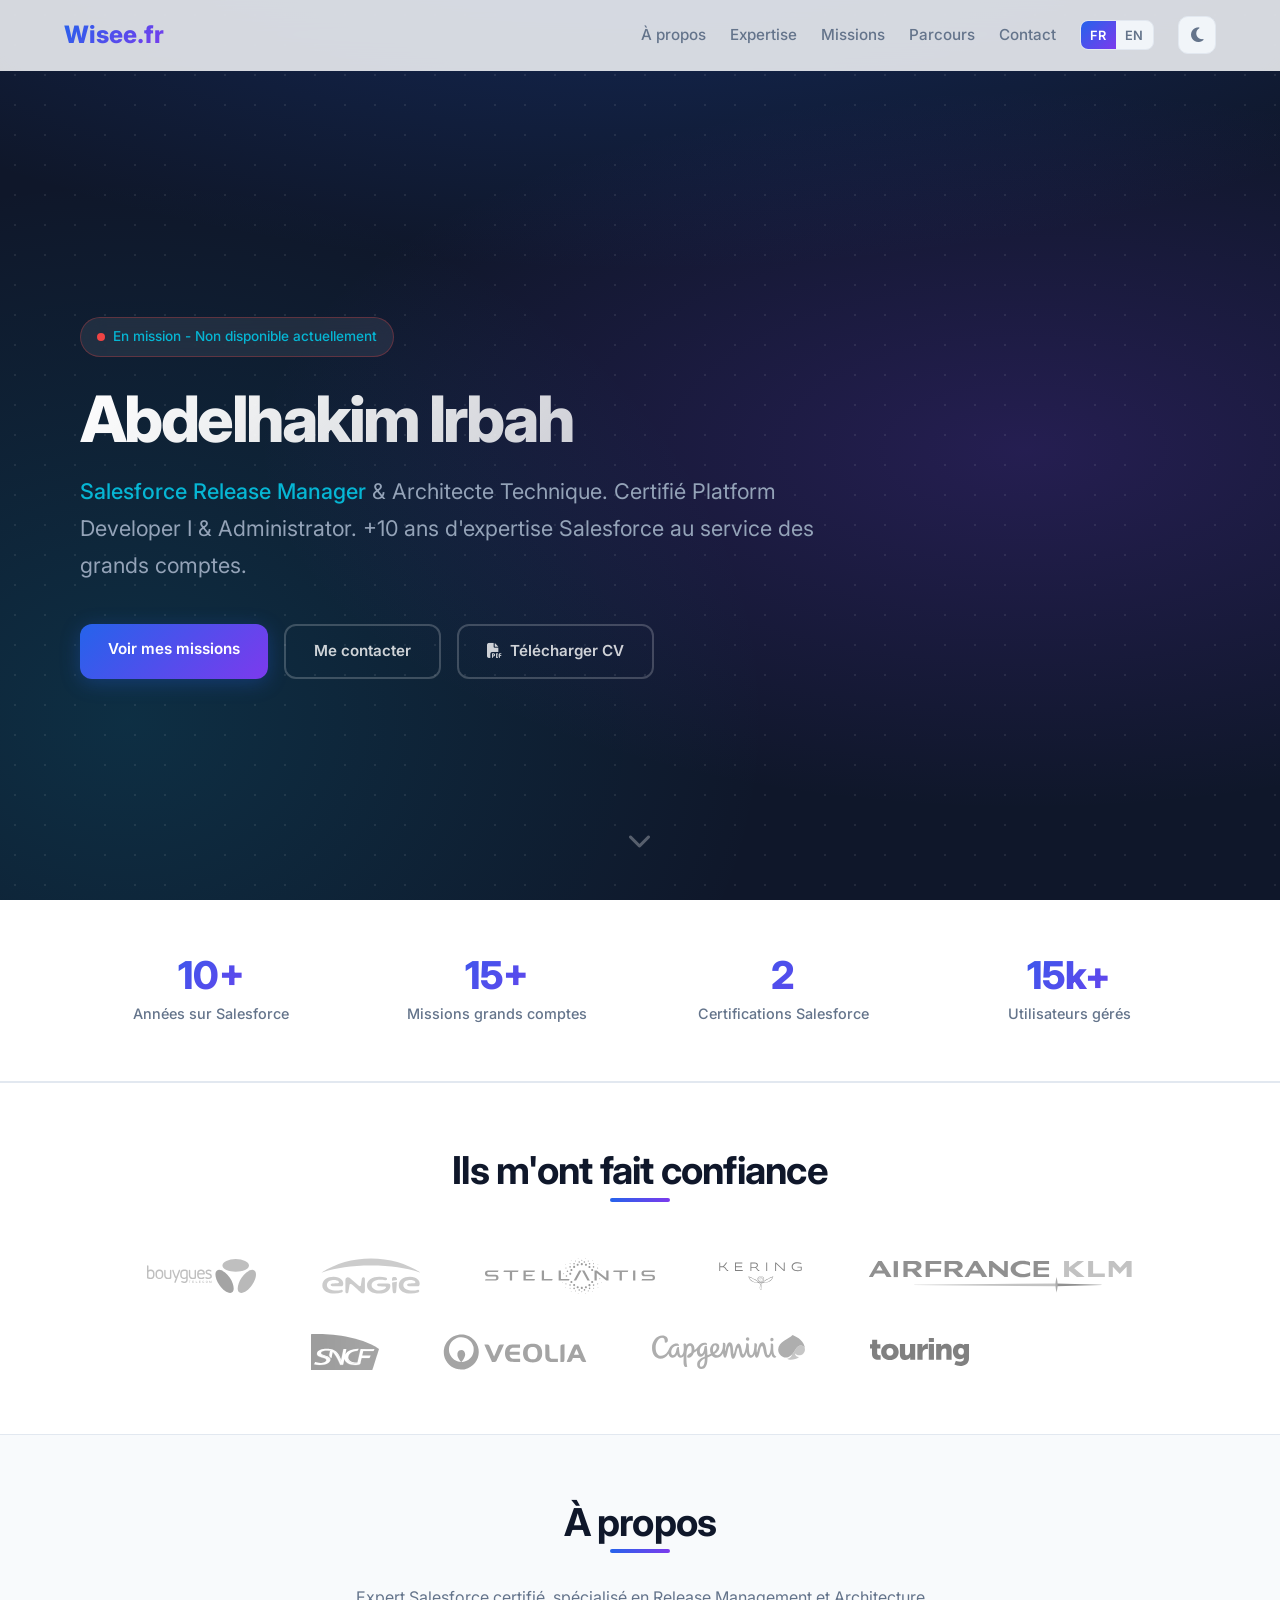
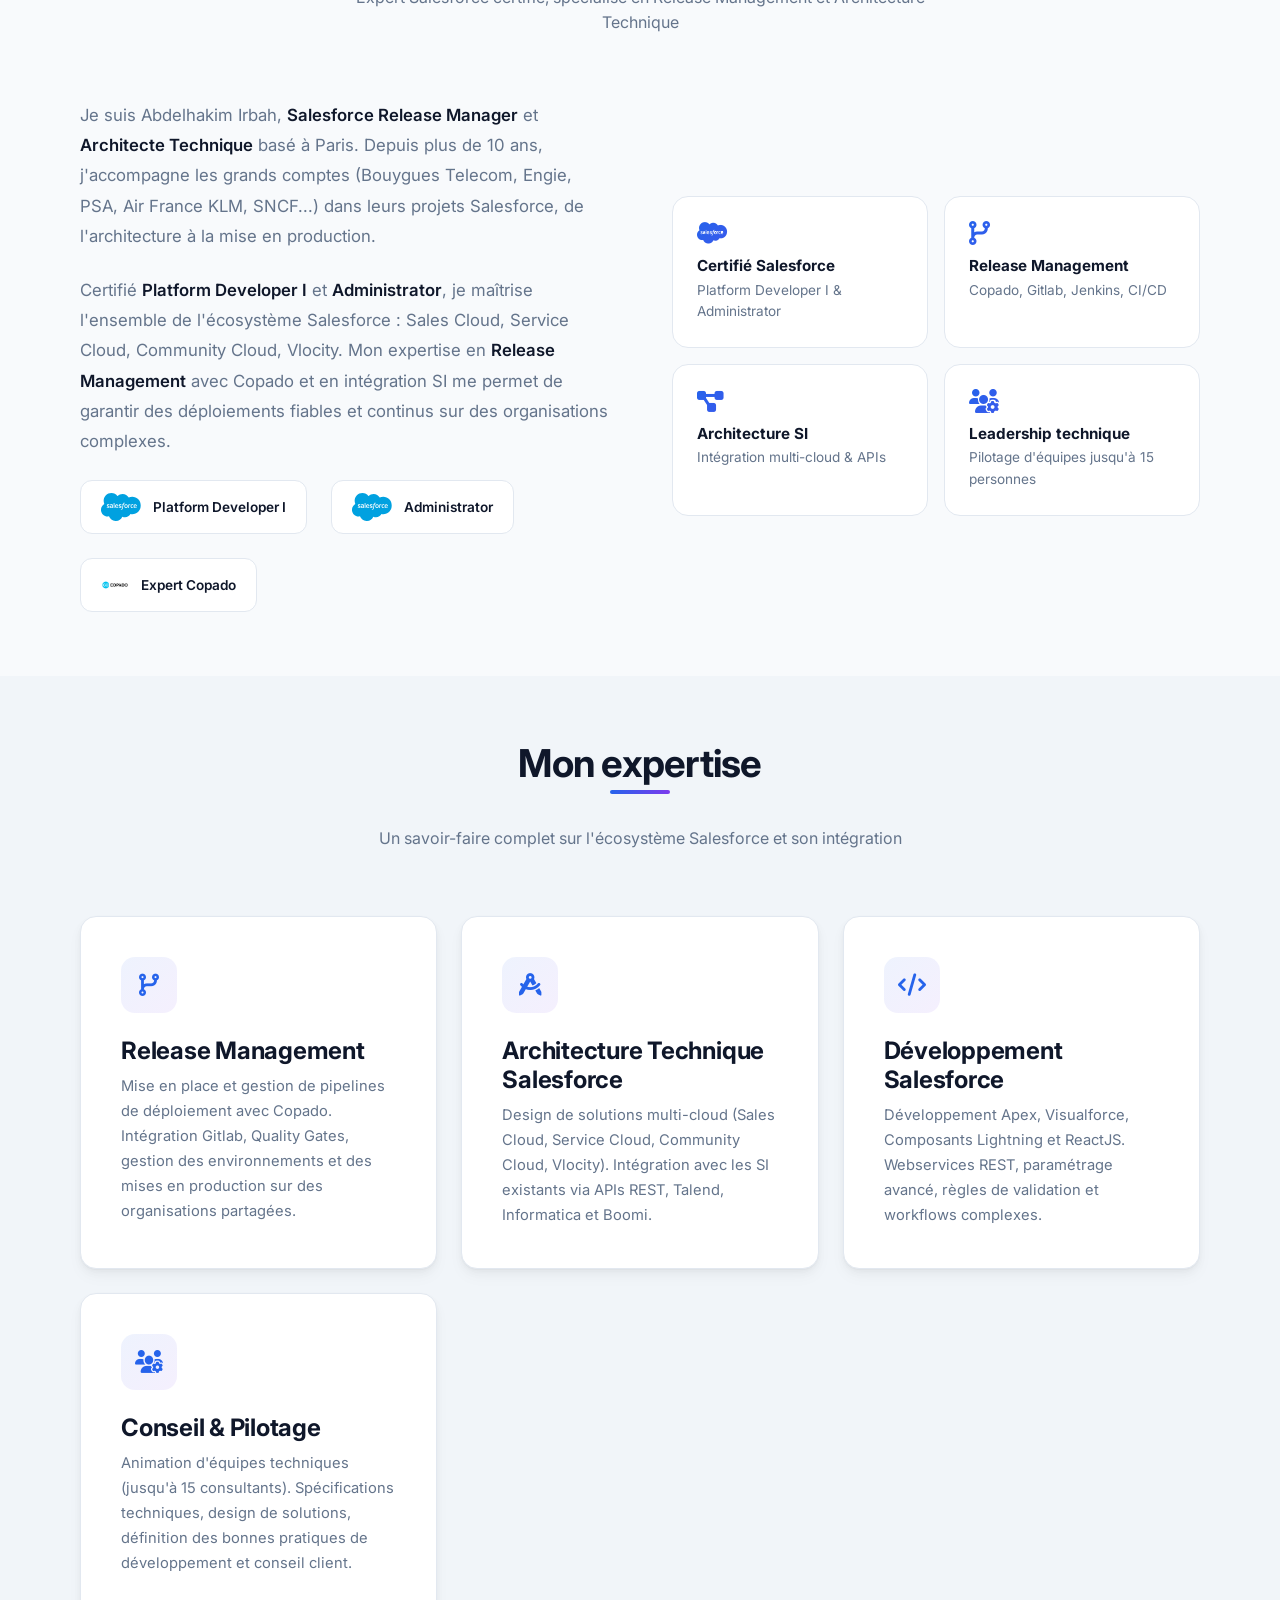
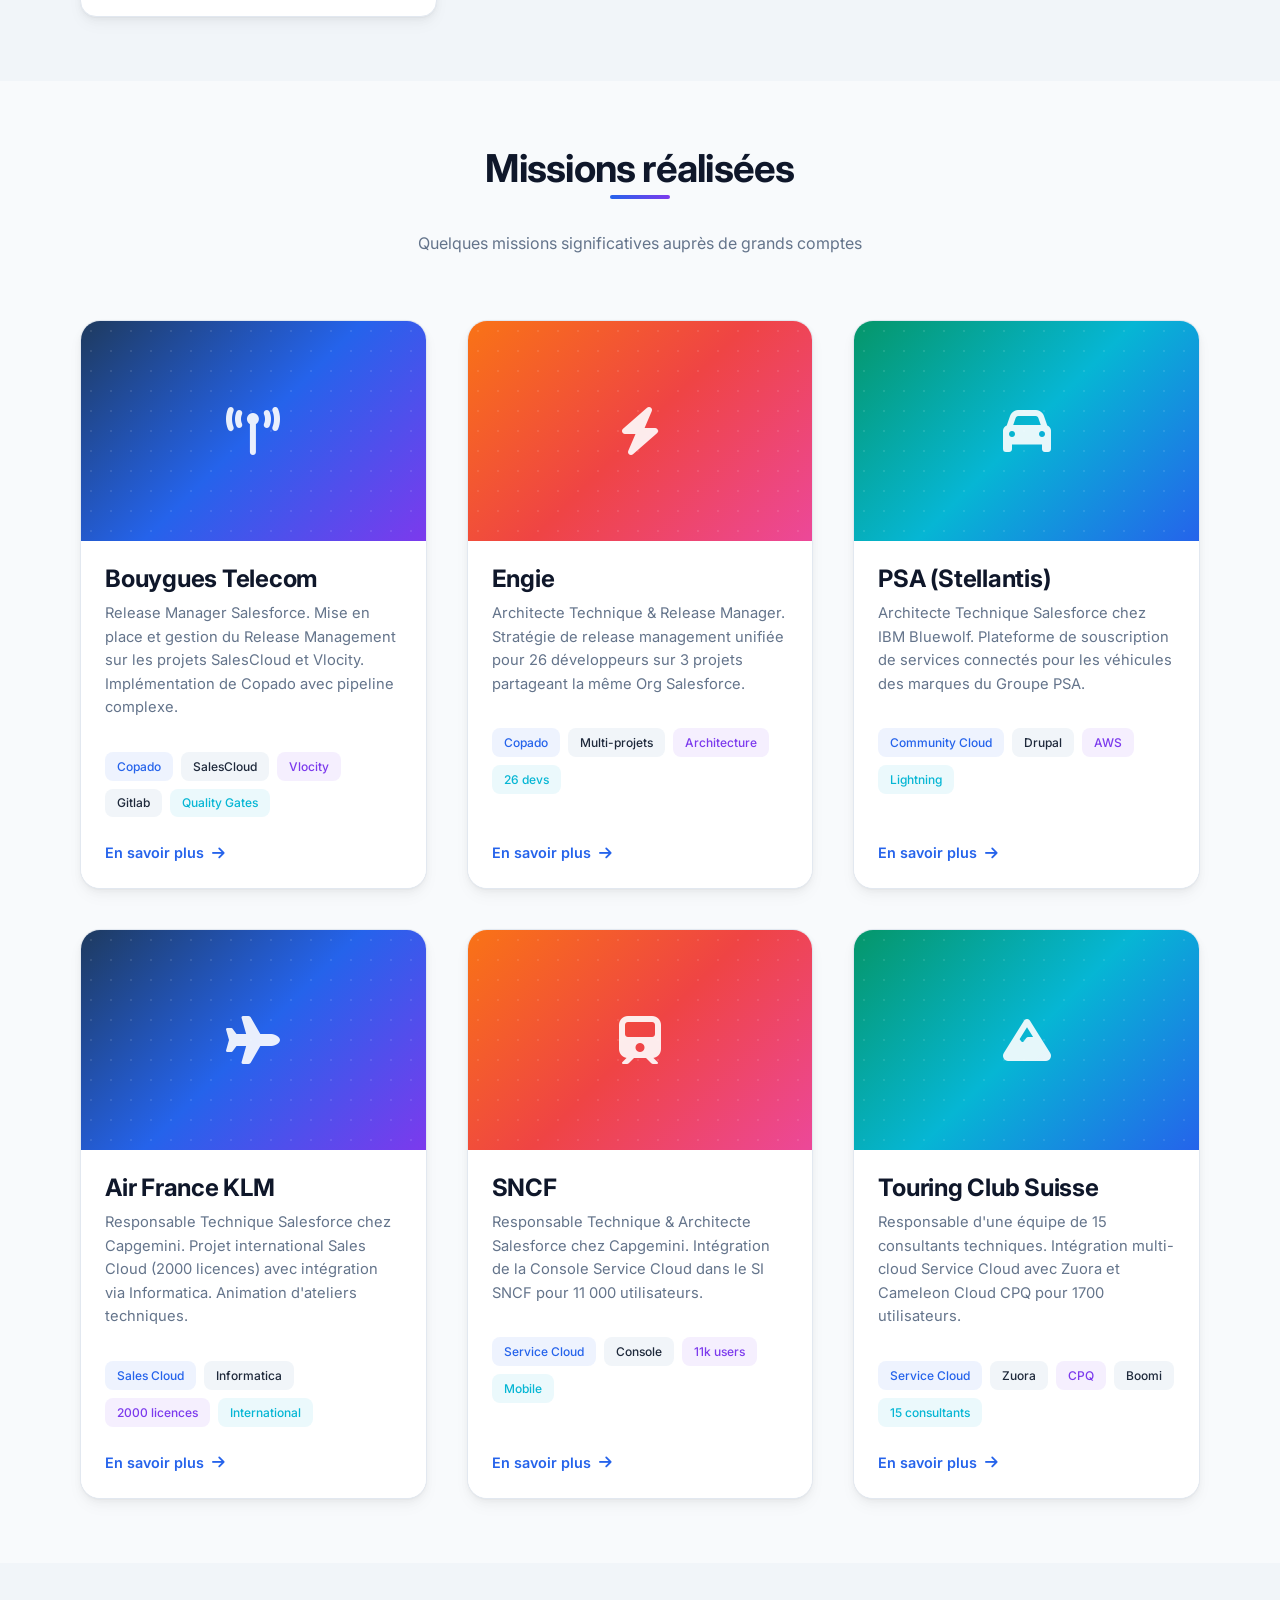
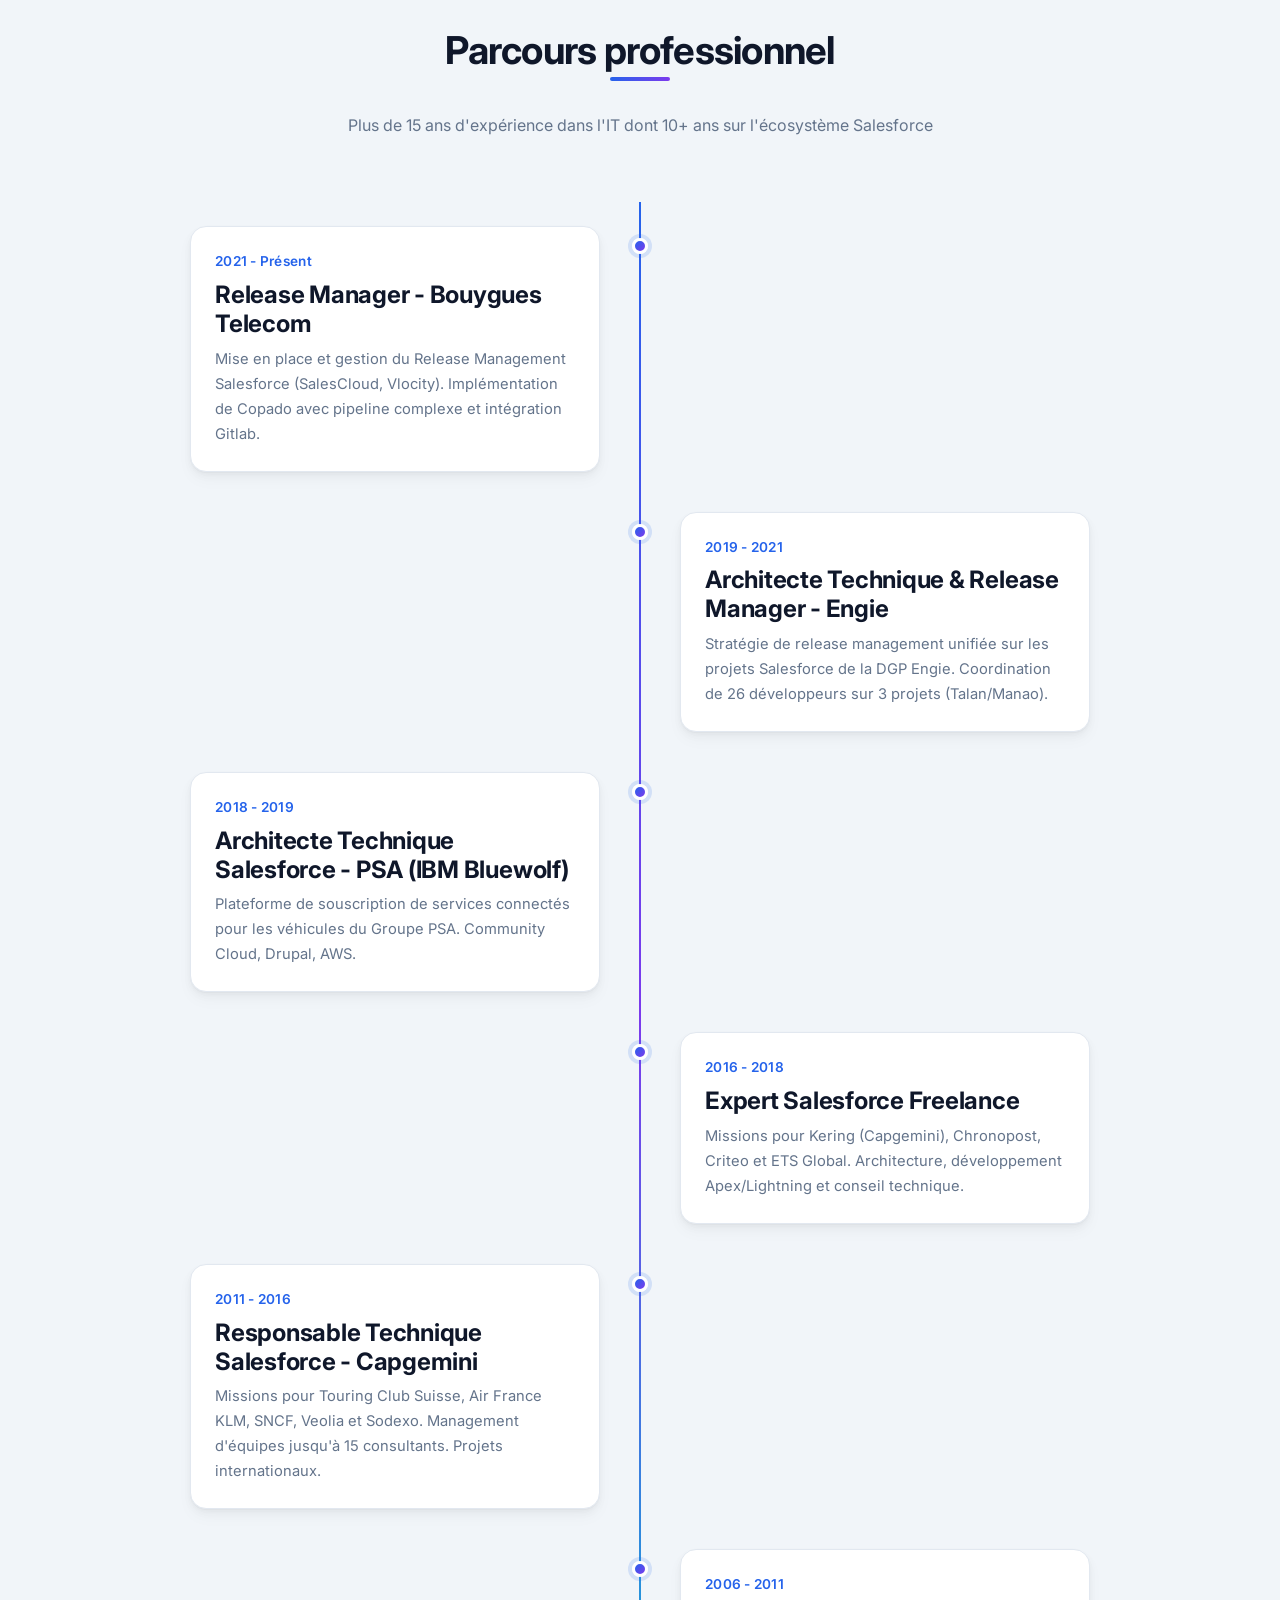
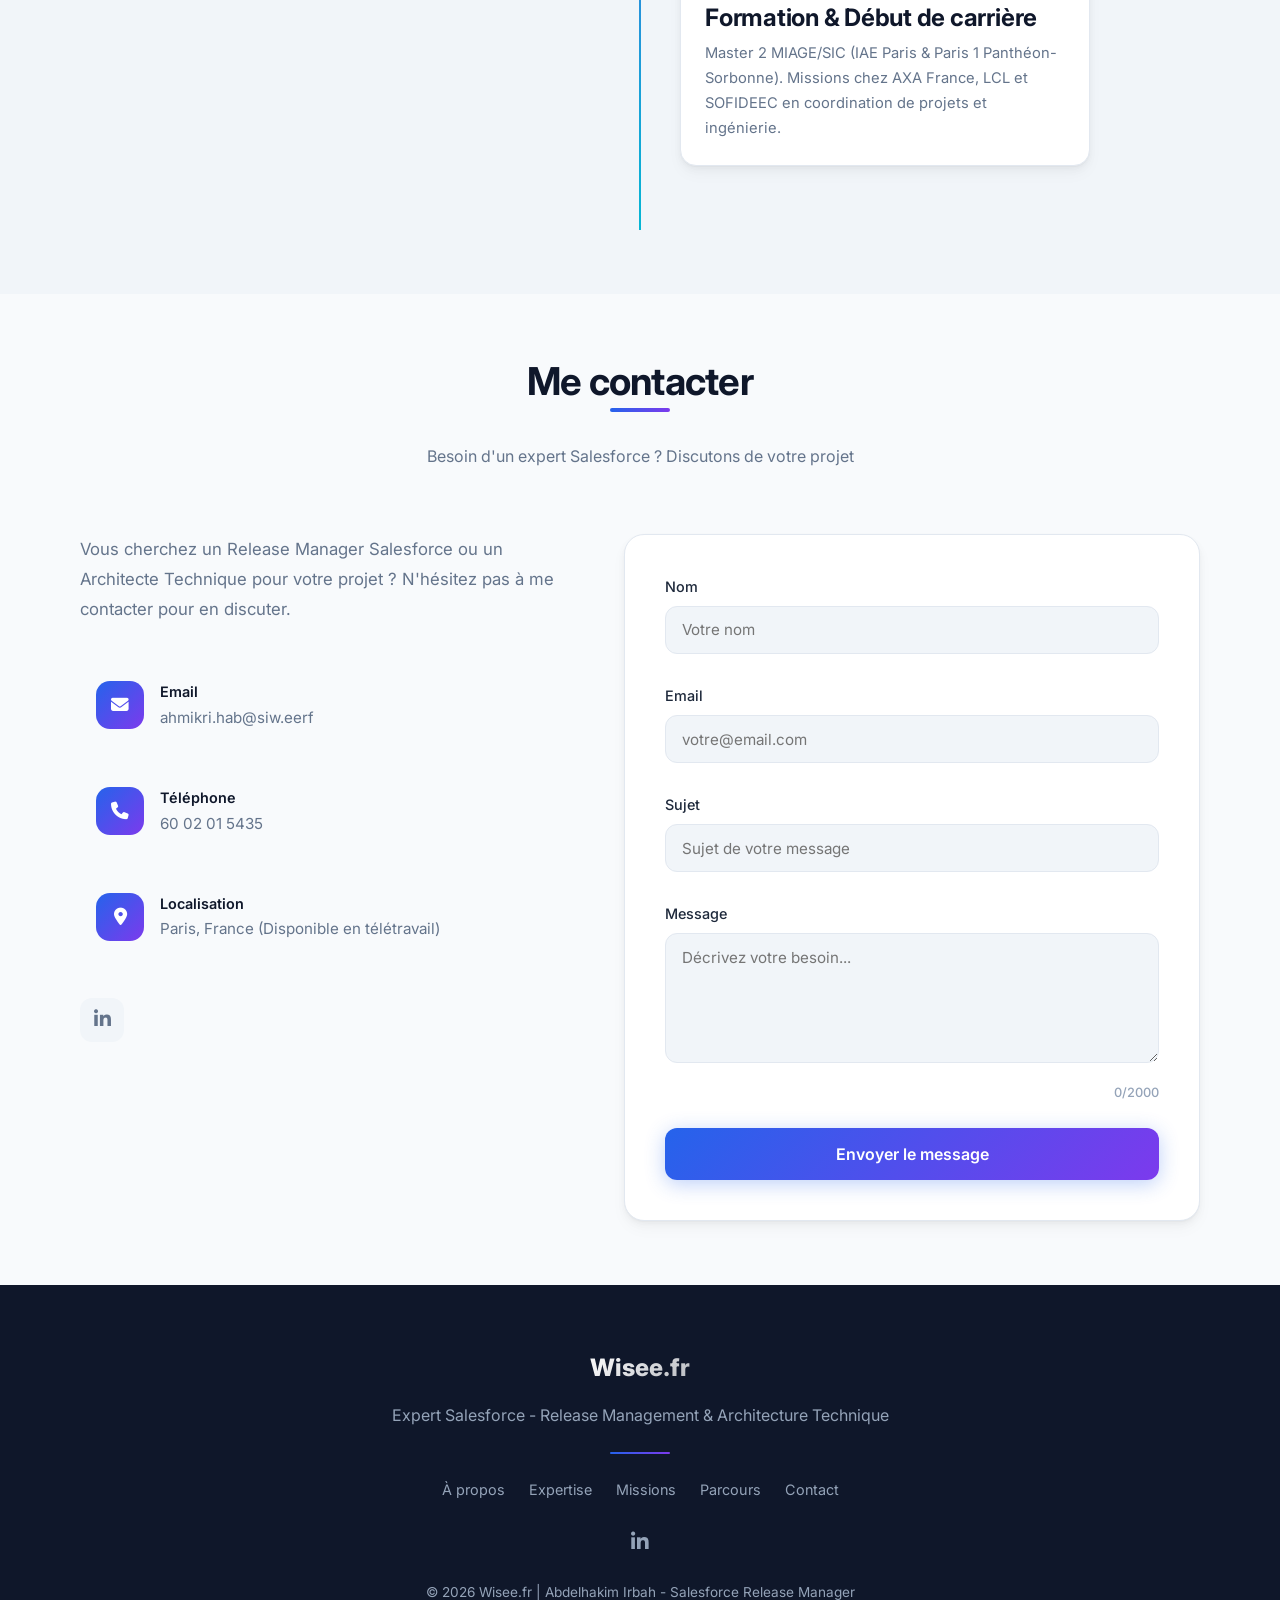
==== commit a18357e0: "Nettoyage + SEO + anti-scraping : suppression fichiers morts, JSON-LD, obfuscation contact - Suppres" ====
--- a/index.html
+++ b/index.html
@@ -27,6 +27,92 @@
     <meta name="twitter:card" content="summary">
     <meta name="twitter:title" content="Wisee.fr | Abdelhakim Irbah - Salesforce Release Manager">
     <meta name="twitter:description" content="Abdelhakim Irbah - Salesforce Release Manager & Architecte Technique certifié. +10 ans d'expertise Salesforce, Release Management Copado, Architecture multi-cloud. Paris, France.">
+    <!-- Schema.org JSON-LD -->
+    <script type="application/ld+json">
+    {
+        "@context": "https://schema.org",
+        "@graph": [
+            {
+                "@type": "Person",
+                "@id": "https://wisee.fr/#person",
+                "name": "Abdelhakim Irbah",
+                "jobTitle": "Salesforce Release Manager & Architecte Technique",
+                "url": "https://wisee.fr",
+                "sameAs": [
+                    "https://www.linkedin.com/in/%F0%9F%92%BB-abdelhakim-irbah-296a0930/"
+                ],
+                "address": {
+                    "@type": "PostalAddress",
+                    "addressLocality": "Paris",
+                    "addressCountry": "FR"
+                },
+                "knowsAbout": [
+                    "Salesforce",
+                    "Release Management",
+                    "Copado",
+                    "Architecture Technique",
+                    "Apex",
+                    "Lightning",
+                    "Sales Cloud",
+                    "Service Cloud"
+                ]
+            },
+            {
+                "@type": "ProfessionalService",
+                "@id": "https://wisee.fr/#service",
+                "name": "Wisee.fr - Abdelhakim Irbah",
+                "url": "https://wisee.fr",
+                "founder": {
+                    "@id": "https://wisee.fr/#person"
+                },
+                "description": "Salesforce Release Manager & Architecte Technique certifié. +10 ans d'expertise Salesforce, Release Management Copado, Architecture multi-cloud.",
+                "areaServed": {
+                    "@type": "Place",
+                    "name": "Paris, France"
+                },
+                "hasOfferCatalog": {
+                    "@type": "OfferCatalog",
+                    "name": "Services Salesforce",
+                    "itemListElement": [
+                        {
+                            "@type": "Offer",
+                            "itemOffered": {
+                                "@type": "Service",
+                                "name": "Salesforce Release Management"
+                            }
+                        },
+                        {
+                            "@type": "Offer",
+                            "itemOffered": {
+                                "@type": "Service",
+                                "name": "Architecture Technique Salesforce"
+                            }
+                        },
+                        {
+                            "@type": "Offer",
+                            "itemOffered": {
+                                "@type": "Service",
+                                "name": "Développement Salesforce"
+                            }
+                        },
+                        {
+                            "@type": "Offer",
+                            "itemOffered": {
+                                "@type": "Service",
+                                "name": "Conseil & Pilotage"
+                            }
+                        }
+                    ]
+                },
+                "address": {
+                    "@type": "PostalAddress",
+                    "addressLocality": "Paris",
+                    "addressCountry": "FR"
+                }
+            }
+        ]
+    }
+    </script>
     <link rel="preconnect" href="https://fonts.googleapis.com">
     <link rel="preconnect" href="https://fonts.gstatic.com" crossorigin>
     <link href="https://cdnjs.cloudflare.com/ajax/libs/font-awesome/6.4.0/css/all.min.css" rel="stylesheet">
@@ -1351,6 +1437,11 @@
         [data-theme="dark"] body {
             background-color: #0f172a;
             color: #e2e8f0;
+        }
+
+        /* Hero */
+        [data-theme="dark"] .hero {
+            background: #0f172a;
         }
 
         /* Navbar */
@@ -2378,7 +2469,7 @@
                         </div>
                         <div class="contact-text">
                             <strong>Email</strong>
-                            hakim.irbah@wisee.fr
+                            <span id="ct-em"></span>
                         </div>
                     </div>
 
@@ -2388,7 +2479,7 @@
                         </div>
                         <div class="contact-text">
                             <strong data-i18n="contact.phone">Téléphone</strong>
-                            06 20 10 45 53
+                            <span id="ct-ph"></span>
                         </div>
                     </div>
 
@@ -3138,6 +3229,32 @@
             }
         });
 
+        // Contact info obfuscation — values are split and reversed to defeat static scraping
+        (function() {
+            var _p = ['rf', '.ee', 'siw', '@', 'hab', 'ri.', 'mik', 'ah'];
+            var _t = ['35', ' 54', ' 01', ' 02', ' 60'];
+            var em = _p.reverse().join('');
+            var ph = _t.reverse().join('');
+            var emEl = document.getElementById('ct-em');
+            var phEl = document.getElementById('ct-ph');
+            if (emEl) {
+                var a = document.createElement('a');
+                a.href = 'mai' + 'lto:' + em;
+                a.textContent = em;
+                a.style.color = 'inherit';
+                a.style.textDecoration = 'none';
+                emEl.replaceWith(a);
+            }
+            if (phEl) {
+                var a2 = document.createElement('a');
+                a2.href = 'te' + 'l:' + ph.replace(/ /g, '');
+                a2.textContent = ph;
+                a2.style.color = 'inherit';
+                a2.style.textDecoration = 'none';
+                phEl.replaceWith(a2);
+            }
+        })();
+
     </script>
 </body>
 </html>
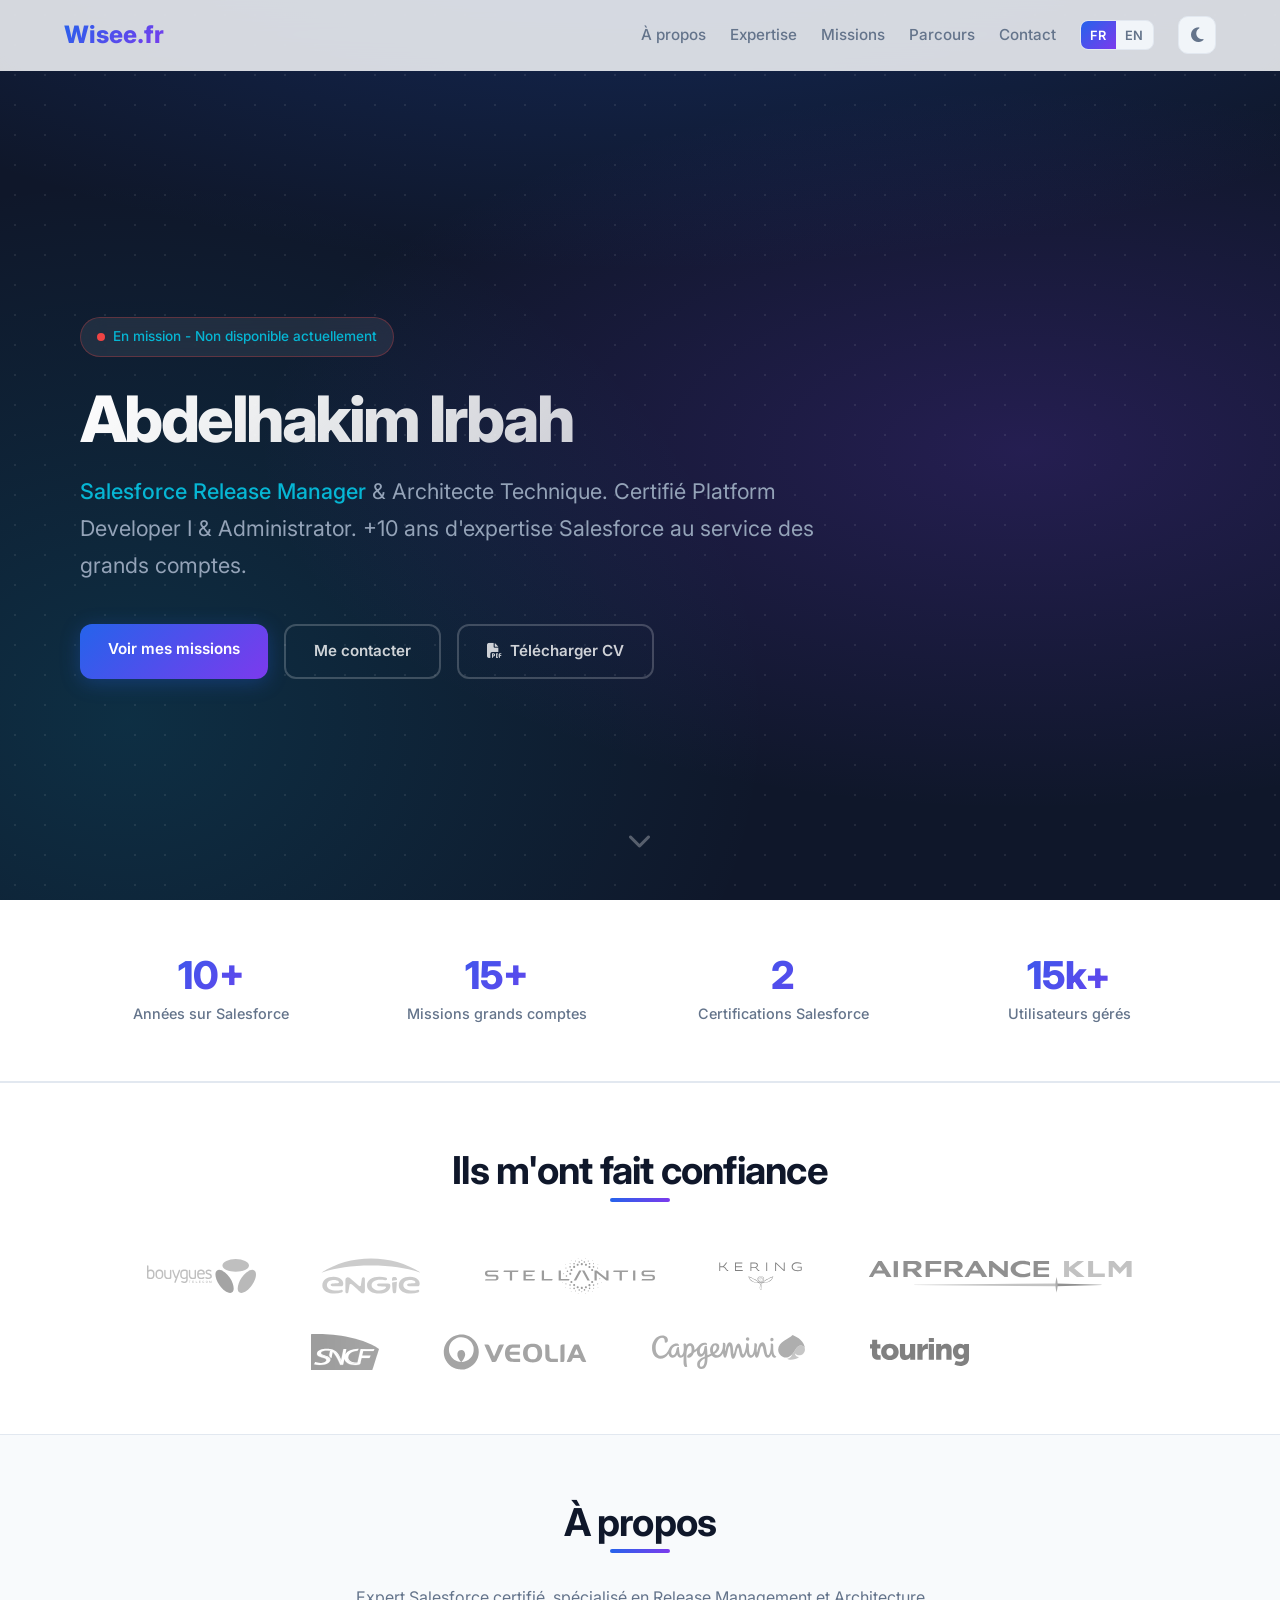
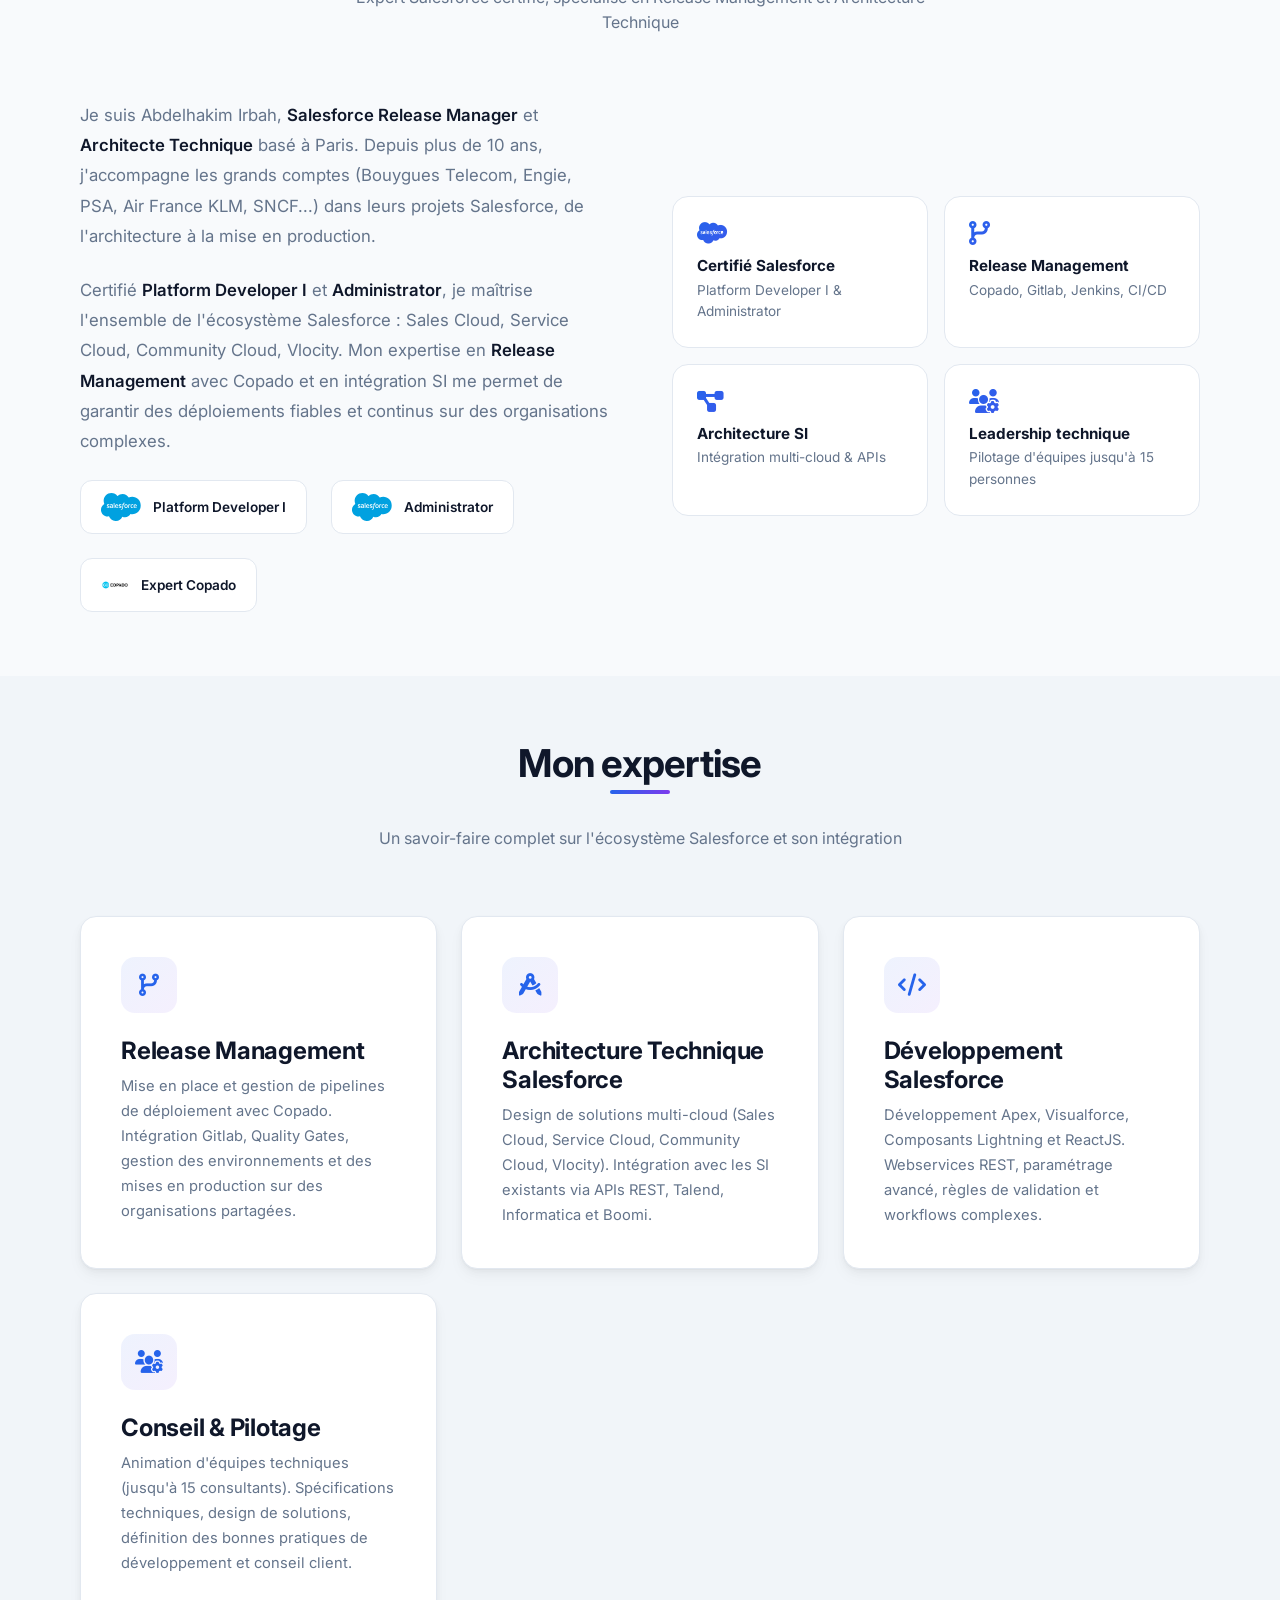
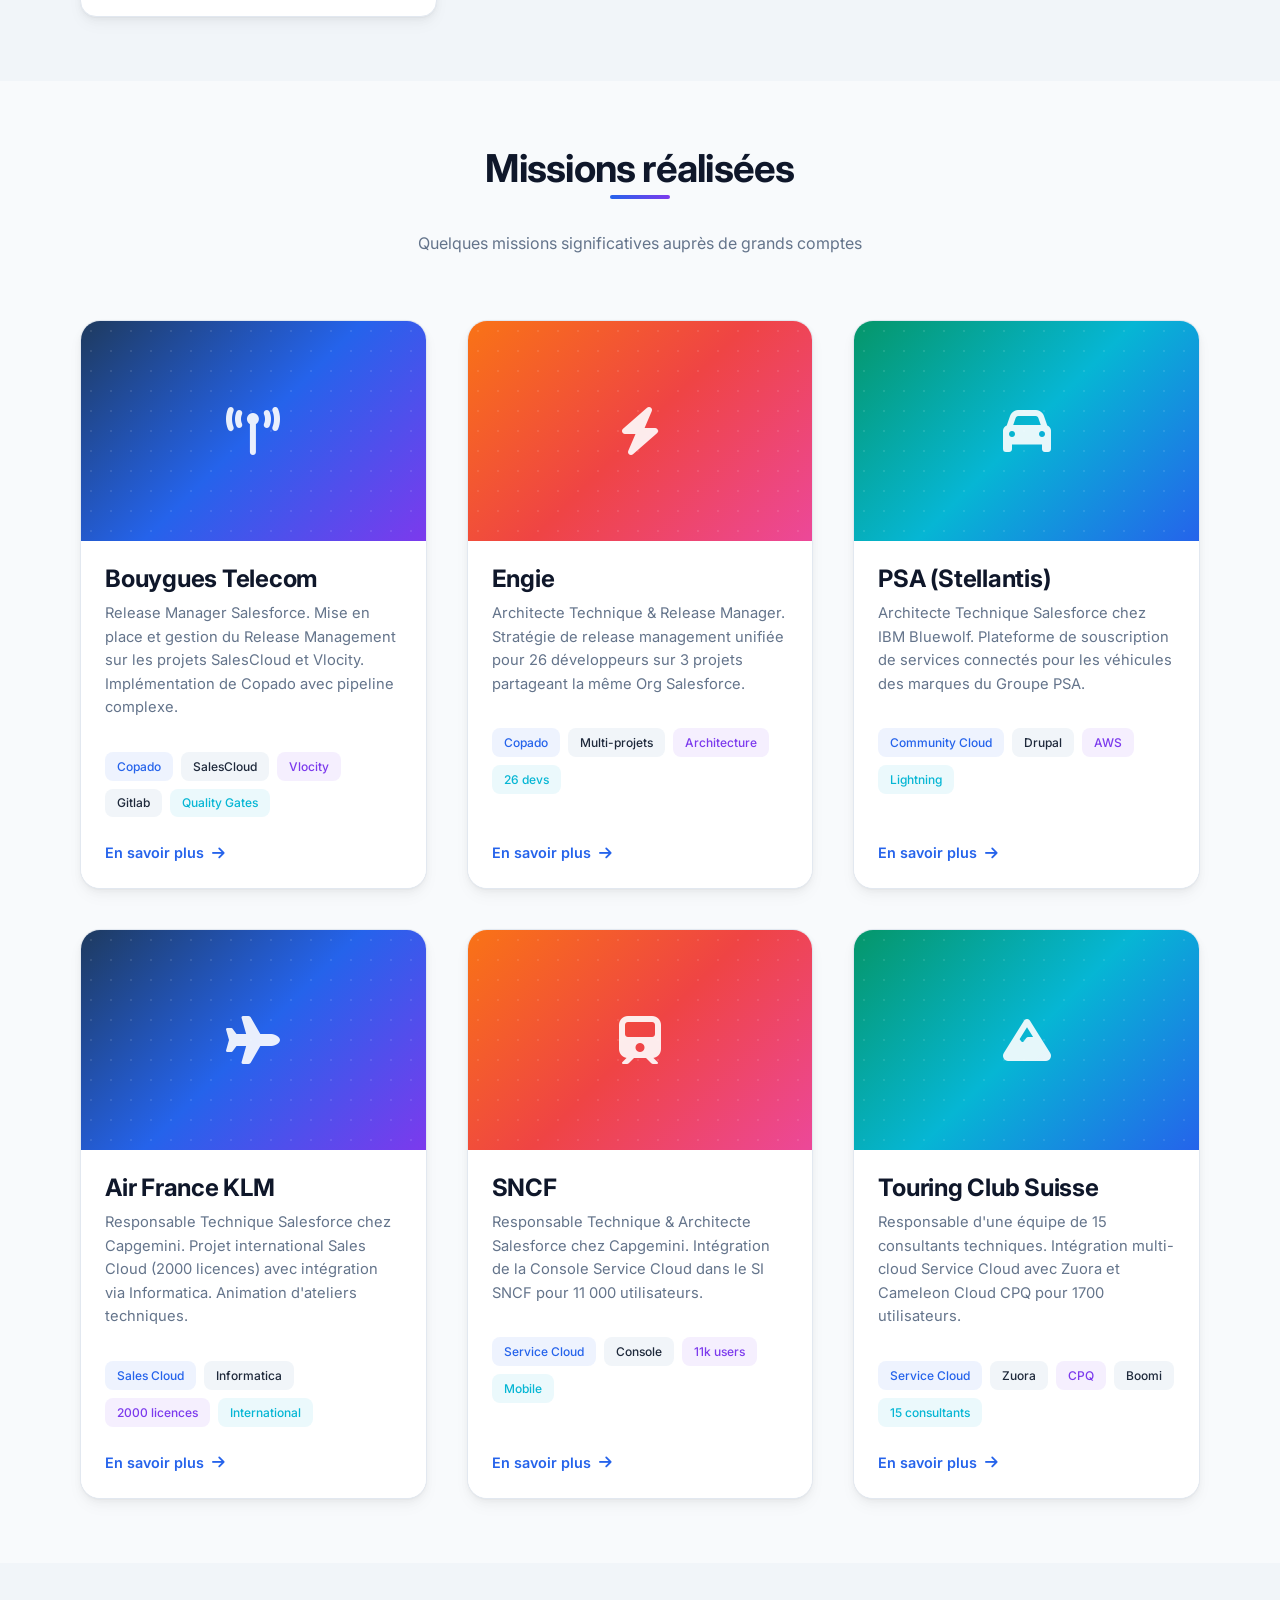
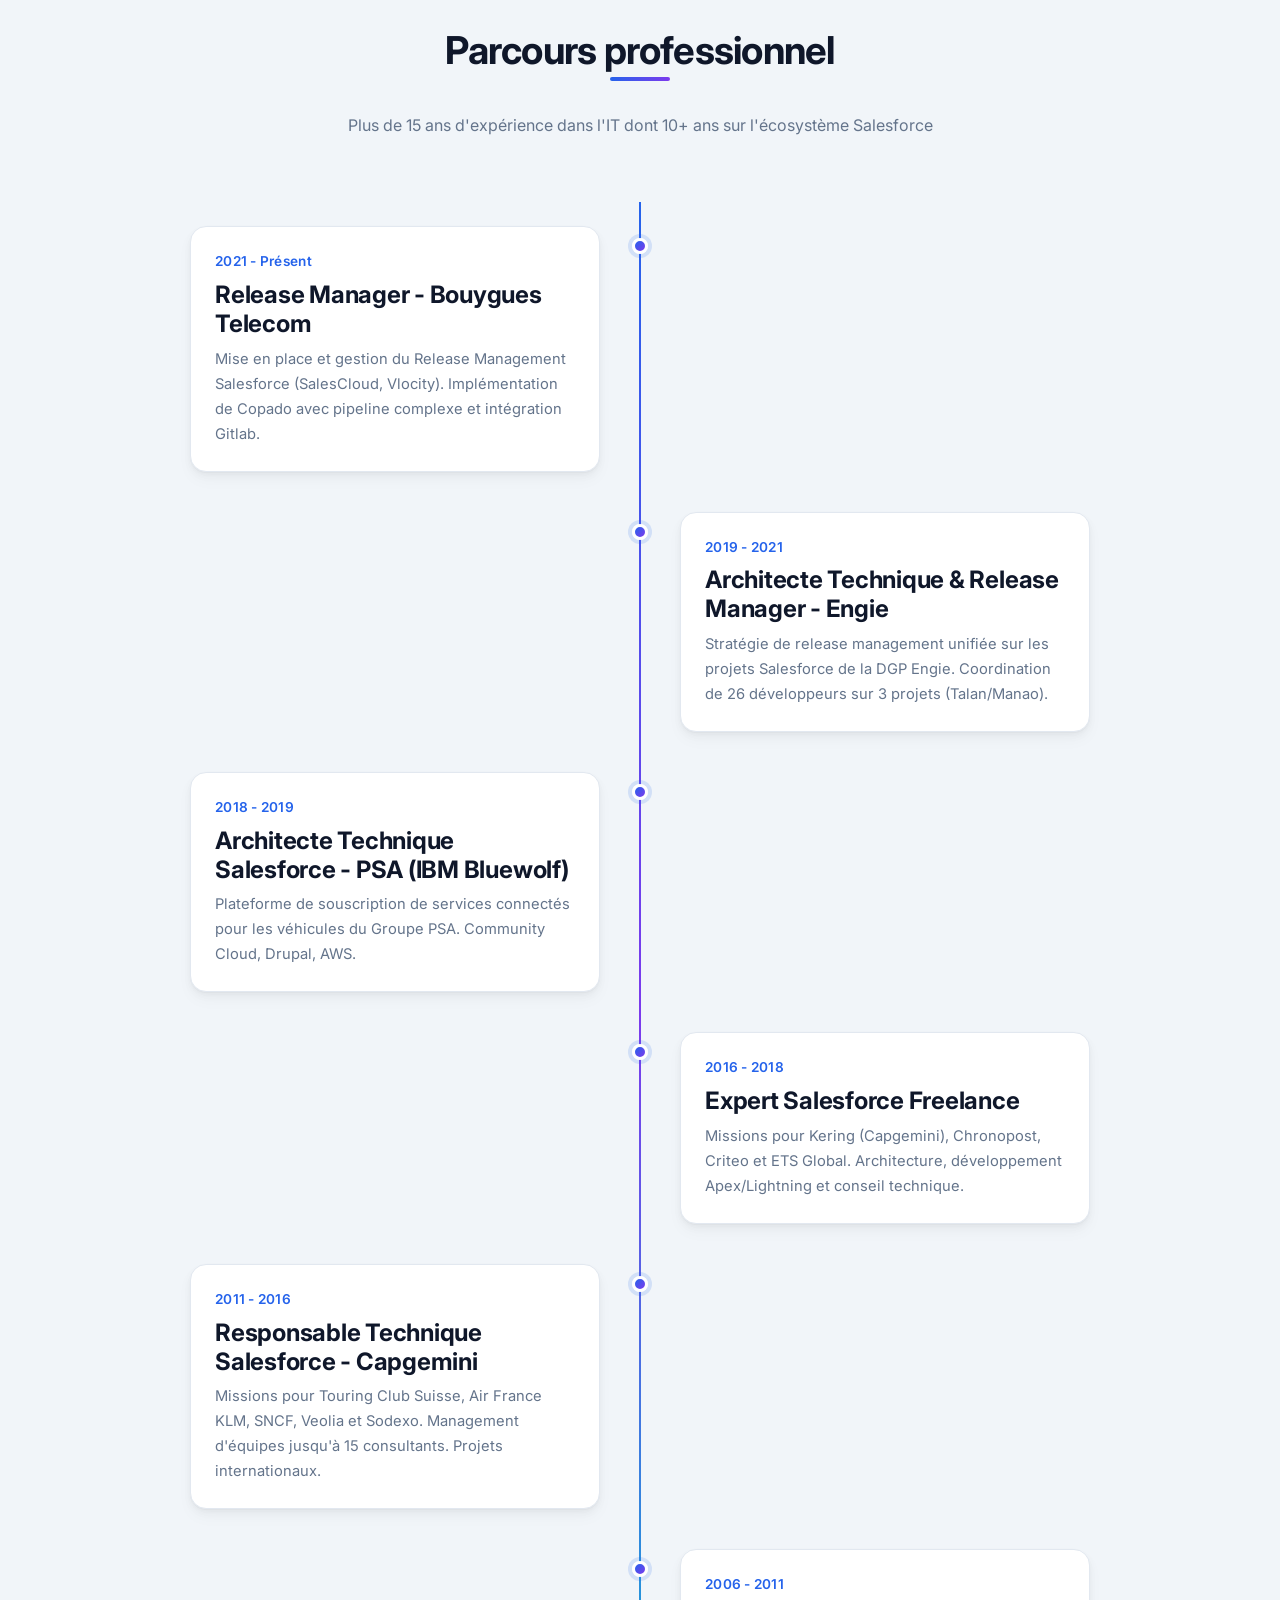
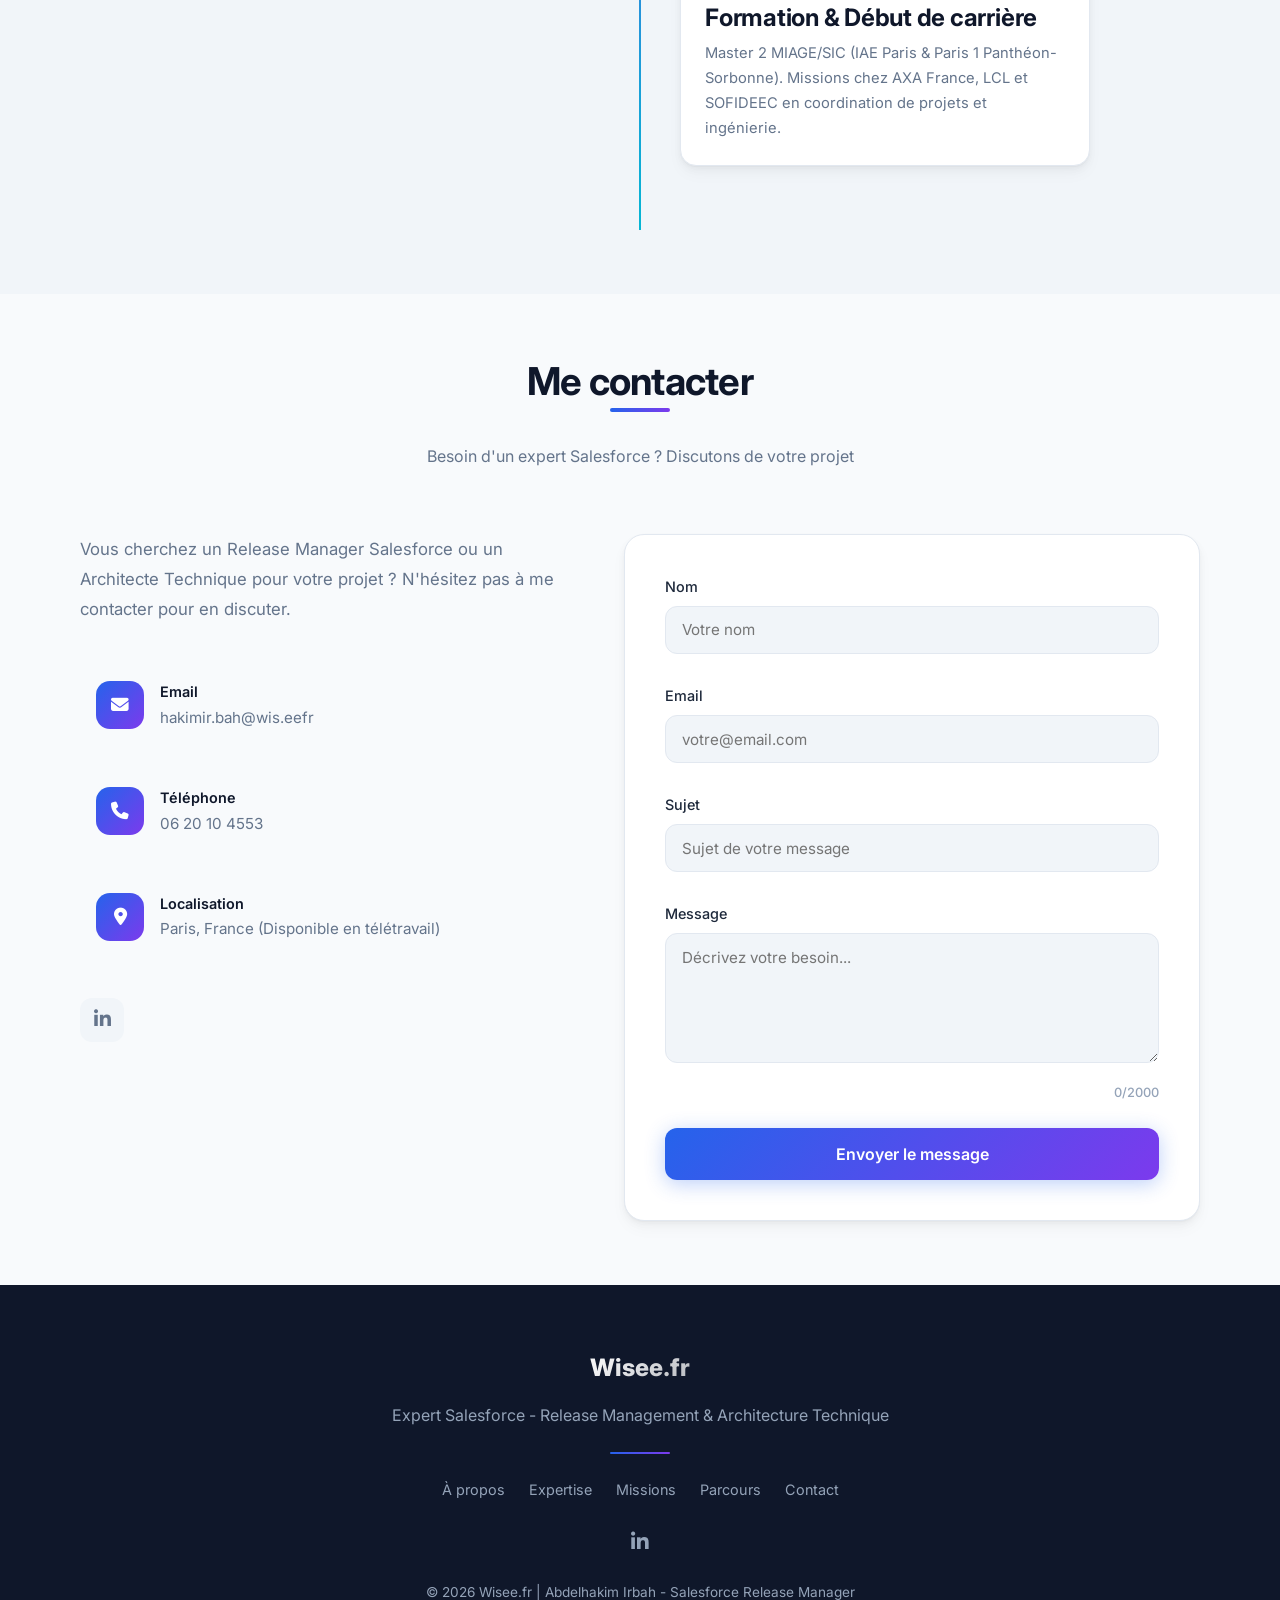
==== commit 123af3a4: "Fix: corriger l'ordre des fragments d'obfuscation email/téléphone Co-Authored-By: Claude Opus 4.6 (1" ====
--- a/index.html
+++ b/index.html
@@ -3231,8 +3231,8 @@
 
         // Contact info obfuscation — values are split and reversed to defeat static scraping
         (function() {
-            var _p = ['rf', '.ee', 'siw', '@', 'hab', 'ri.', 'mik', 'ah'];
-            var _t = ['35', ' 54', ' 01', ' 02', ' 60'];
+            var _p = ['fr', '.ee', 'wis', '@', 'bah', 'ir.', 'kim', 'ha'];
+            var _t = ['53', ' 45', ' 10', ' 20', ' 06'];
             var em = _p.reverse().join('');
             var ph = _t.reverse().join('');
             var emEl = document.getElementById('ct-em');
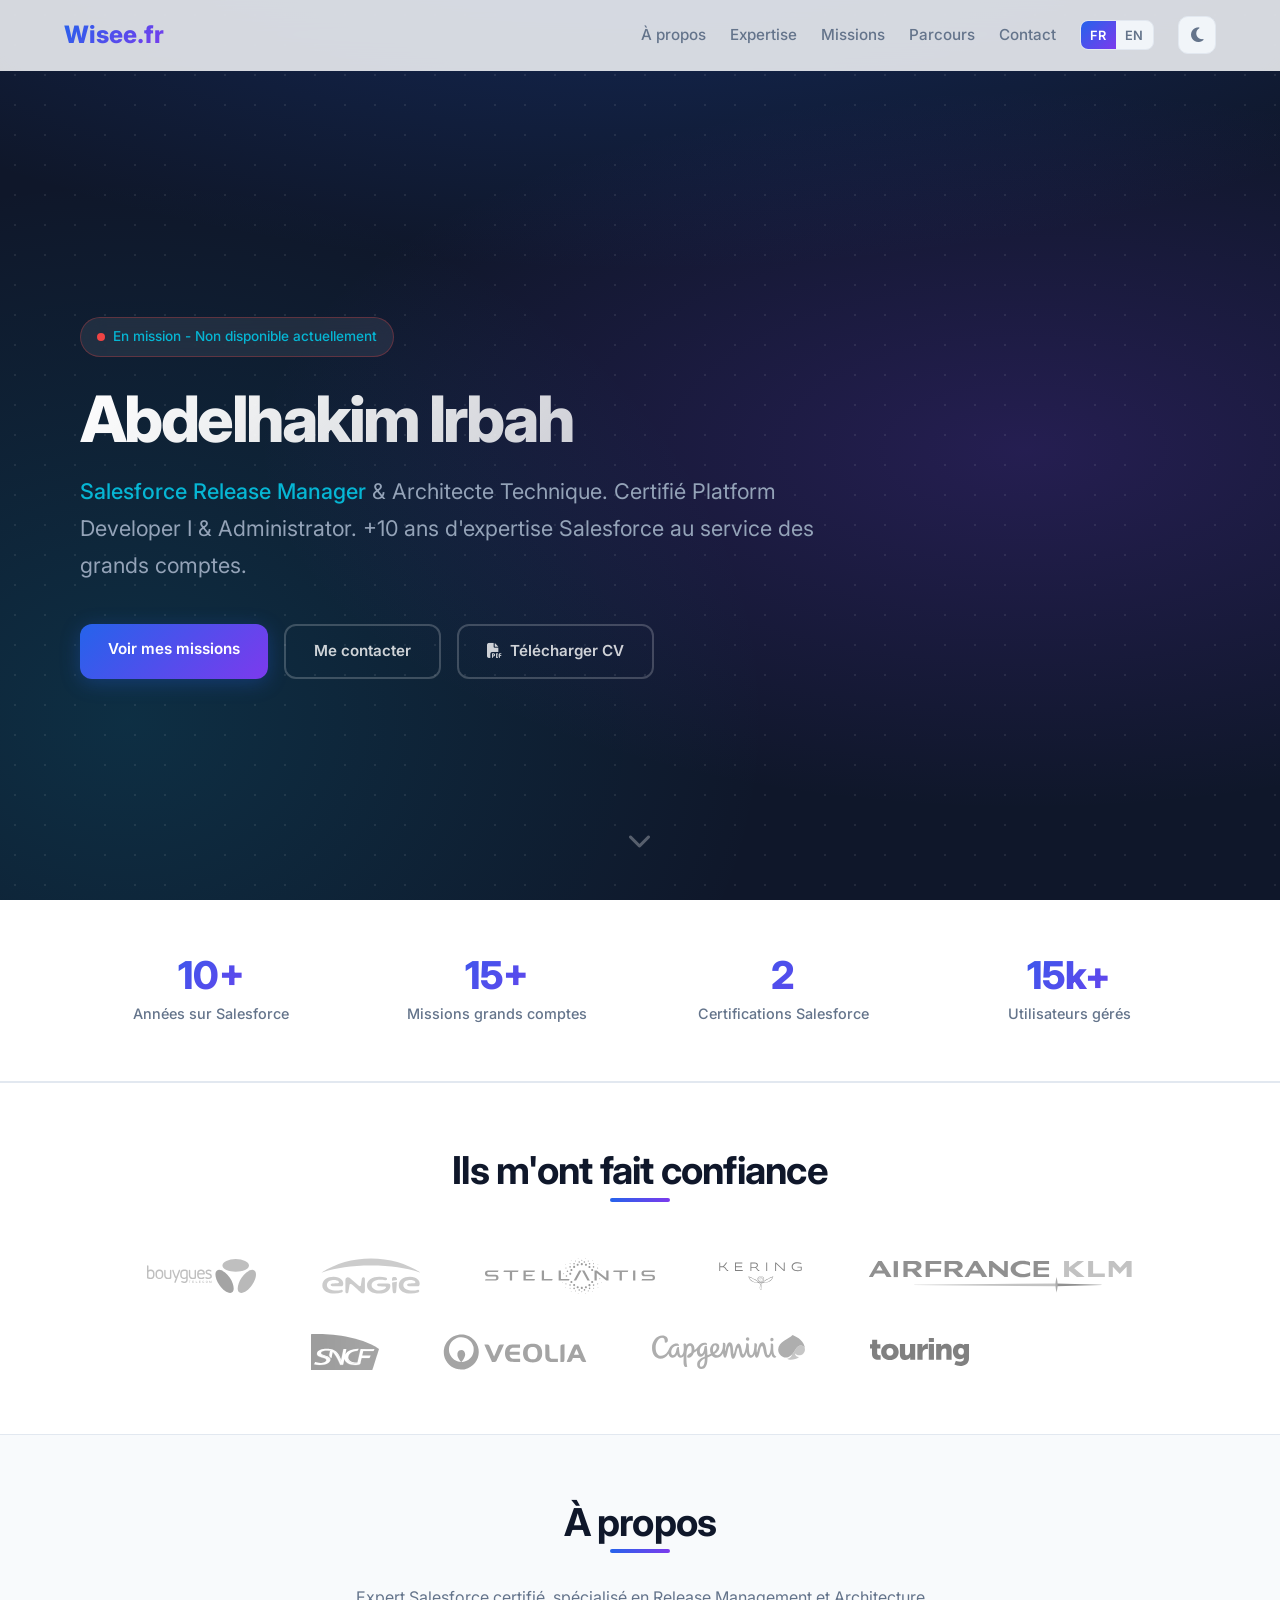
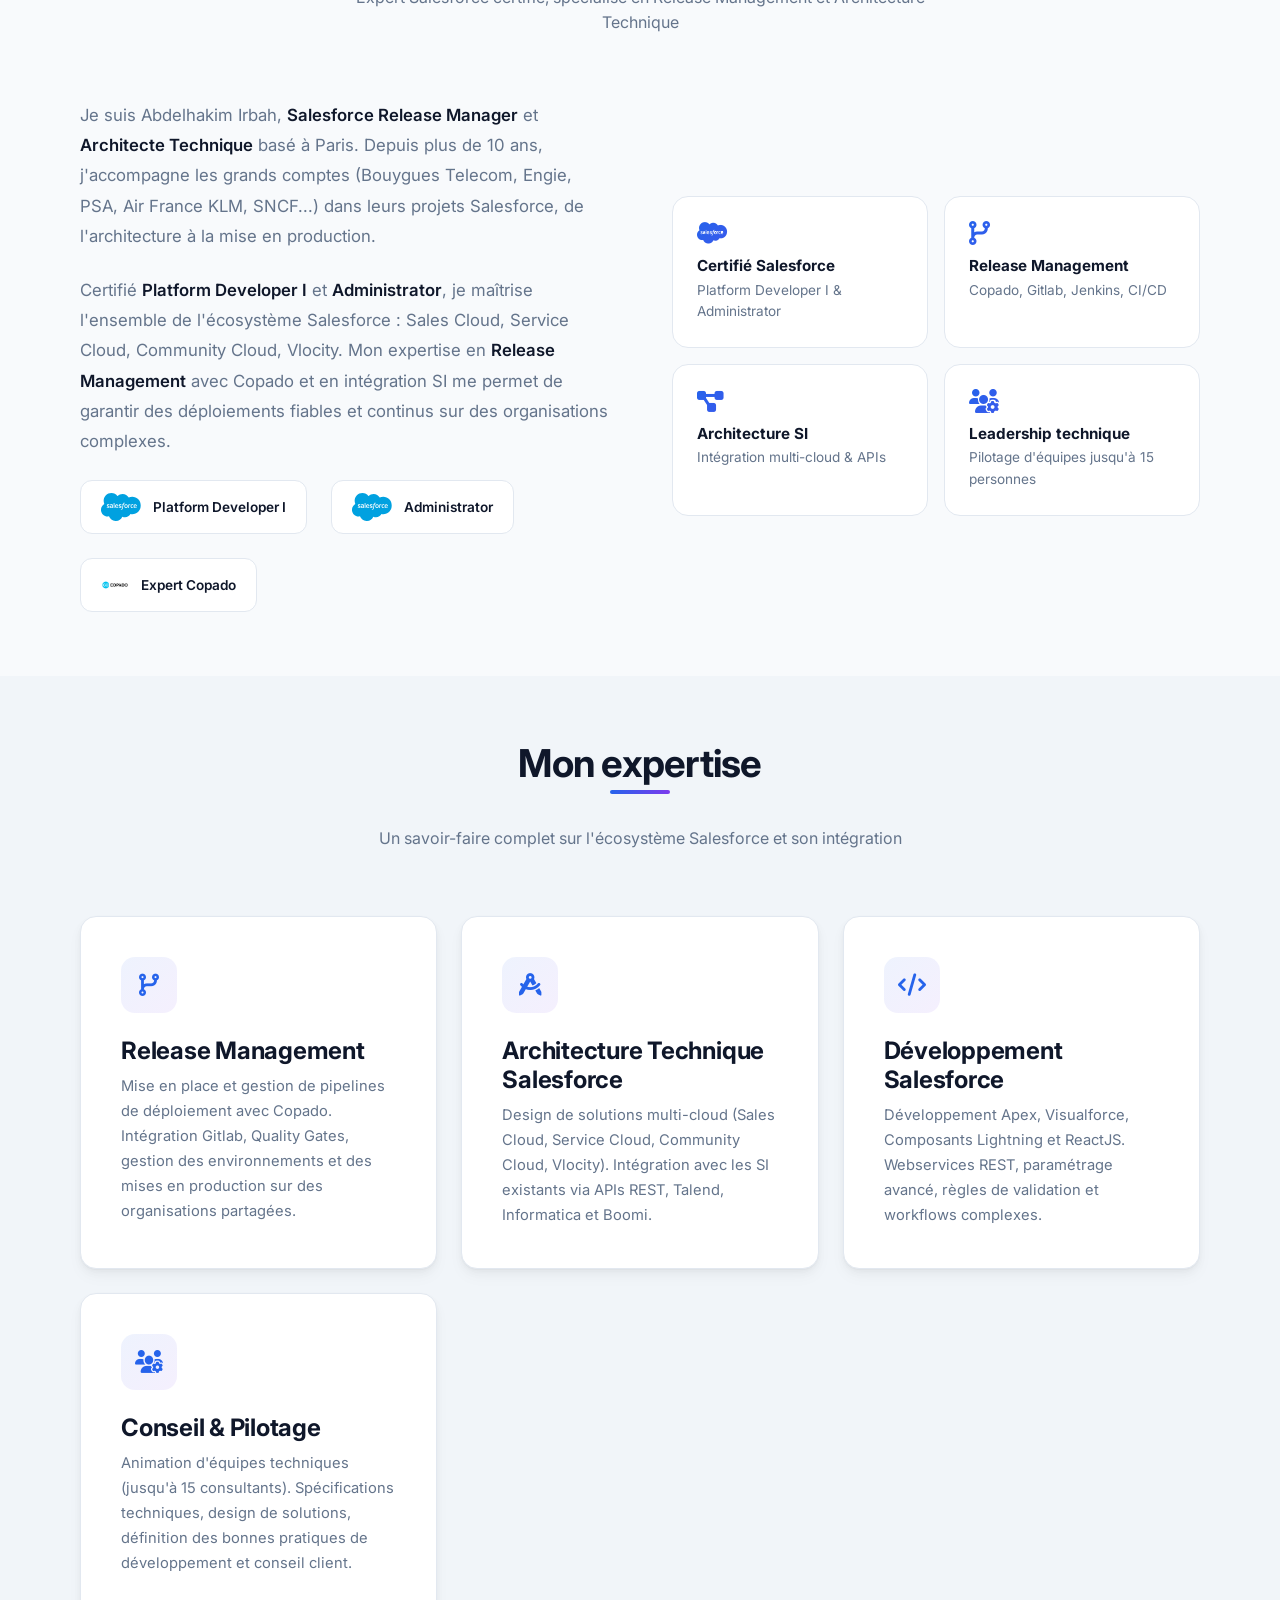
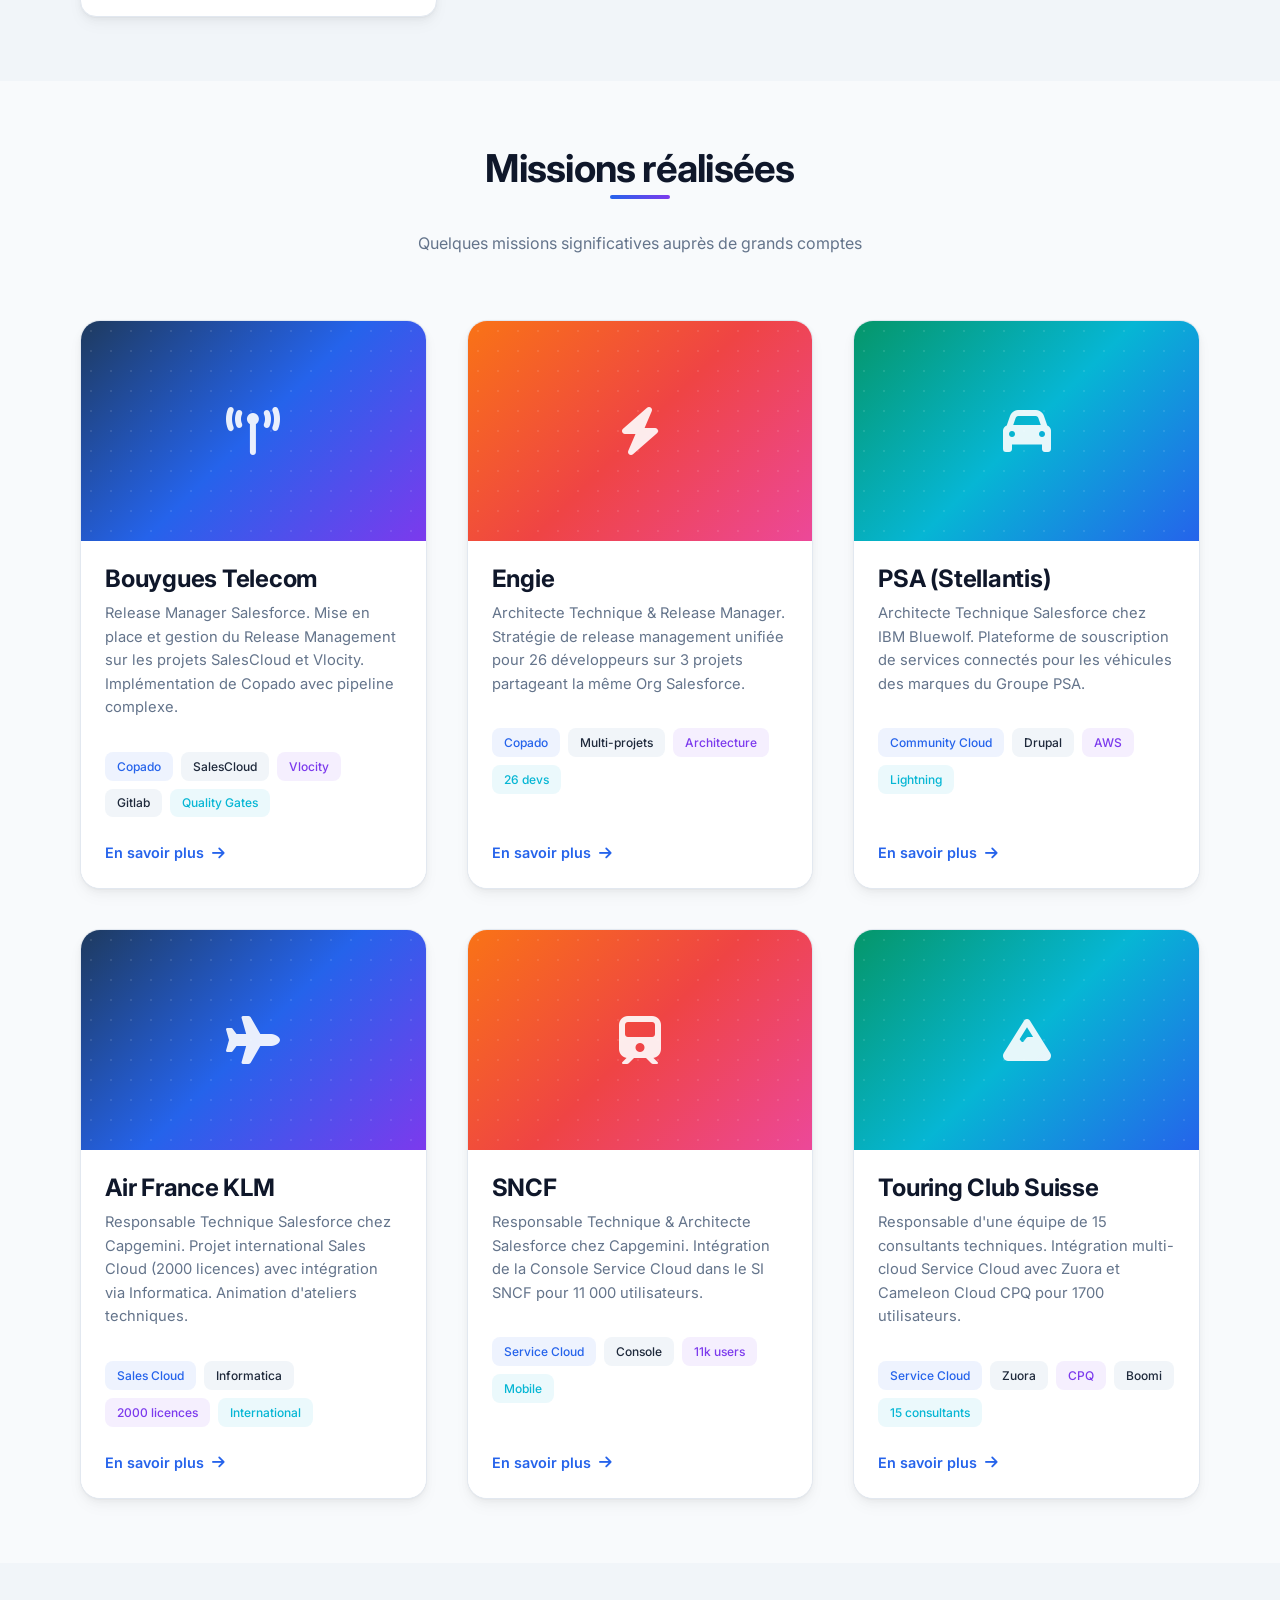
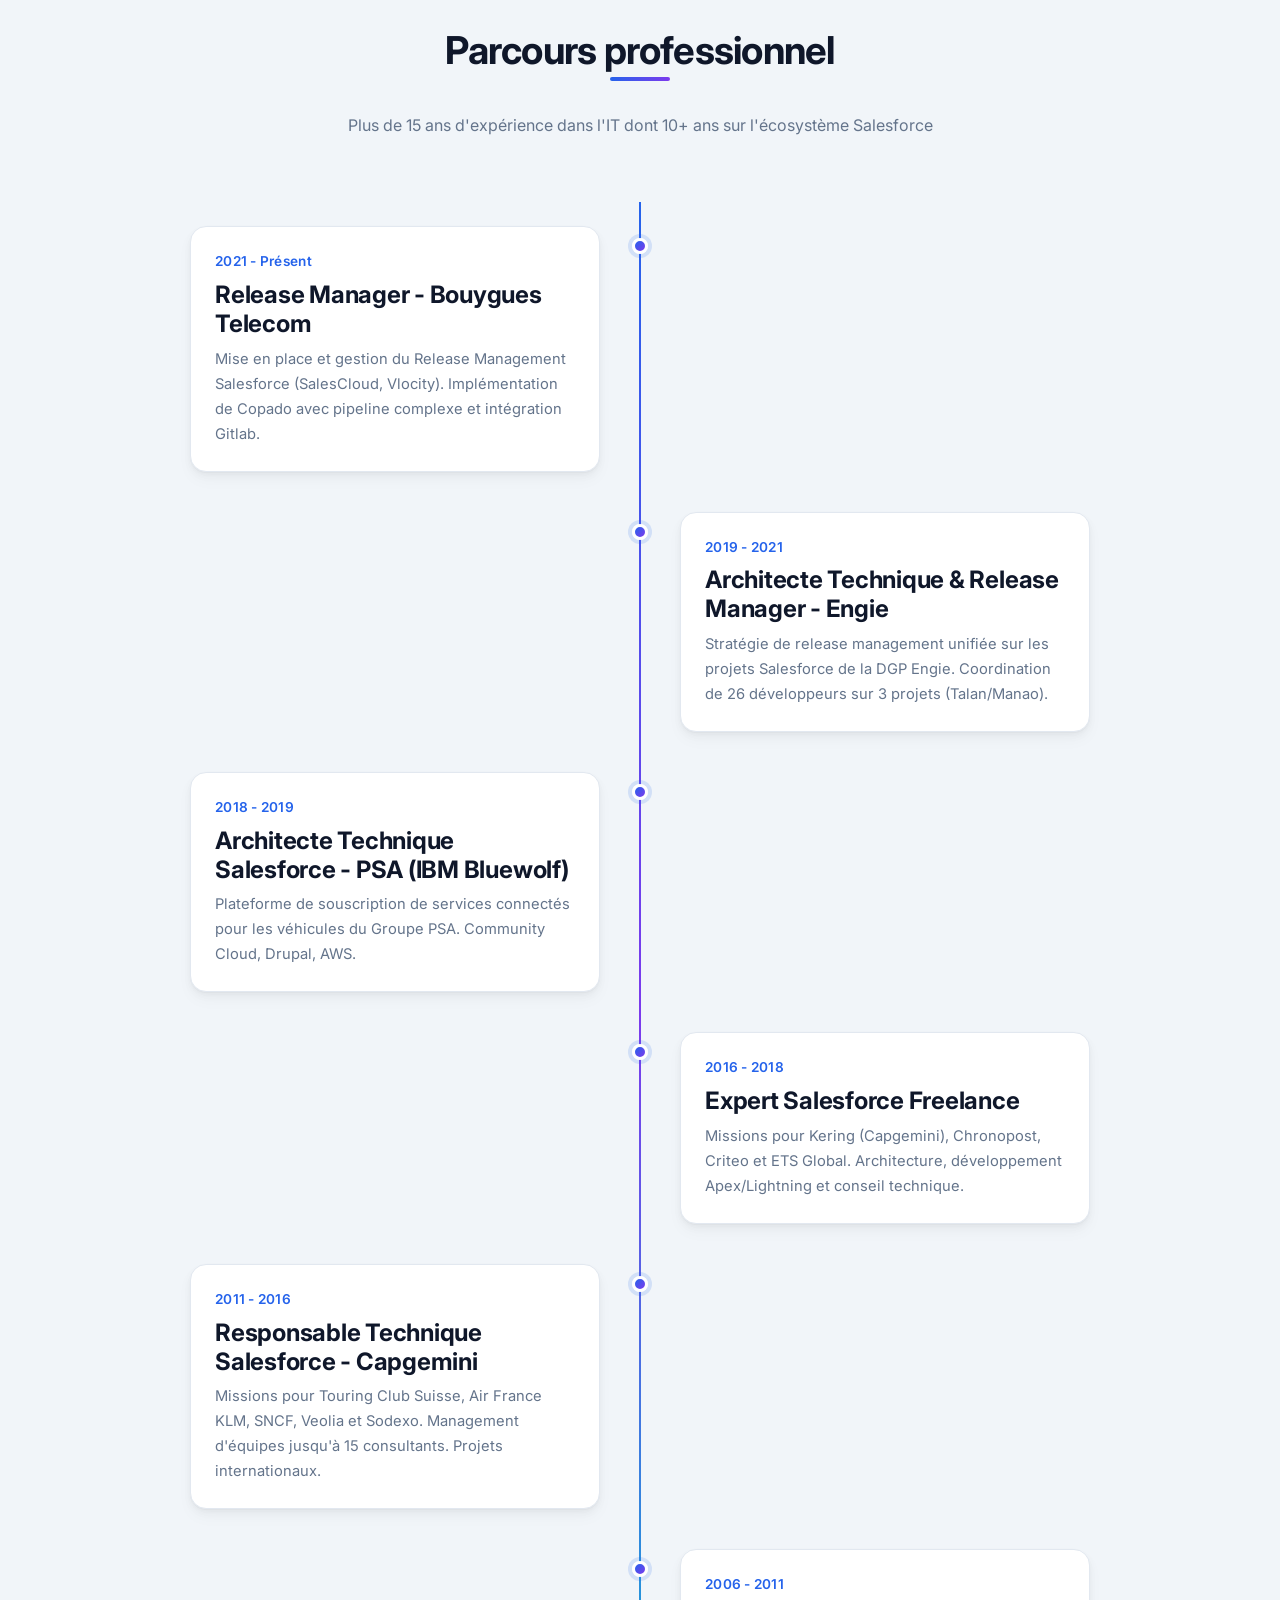
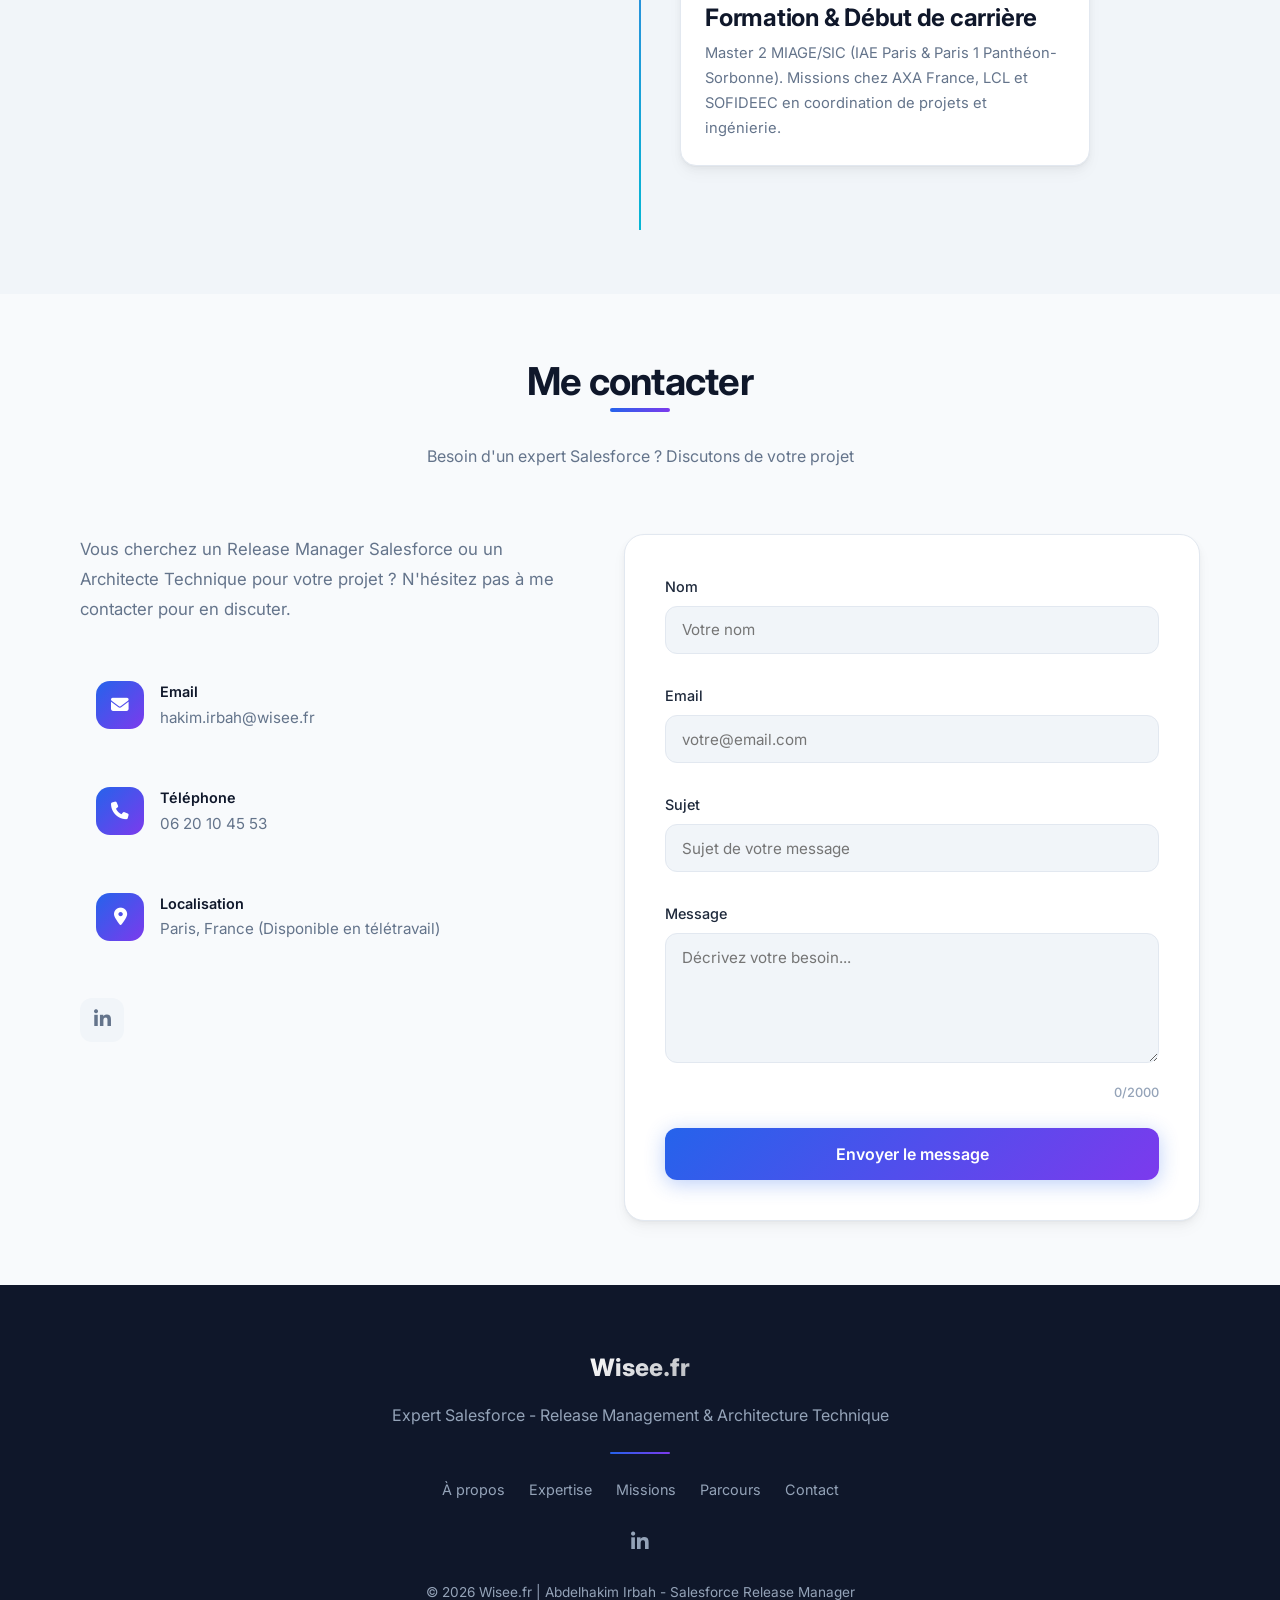
==== commit c788edd3: "Fix: corriger le placement des points et espaces dans l'obfuscation contact Co-Authored-By: Claude O" ====
--- a/index.html
+++ b/index.html
@@ -3231,8 +3231,8 @@
 
         // Contact info obfuscation — values are split and reversed to defeat static scraping
         (function() {
-            var _p = ['fr', '.ee', 'wis', '@', 'bah', 'ir.', 'kim', 'ha'];
-            var _t = ['53', ' 45', ' 10', ' 20', ' 06'];
+            var _p = ['fr', 'ee.', 'wis', '@', 'bah', '.ir', 'kim', 'ha'];
+            var _t = [' 53', ' 45', ' 10', ' 20', '06'];
             var em = _p.reverse().join('');
             var ph = _t.reverse().join('');
             var emEl = document.getElementById('ct-em');
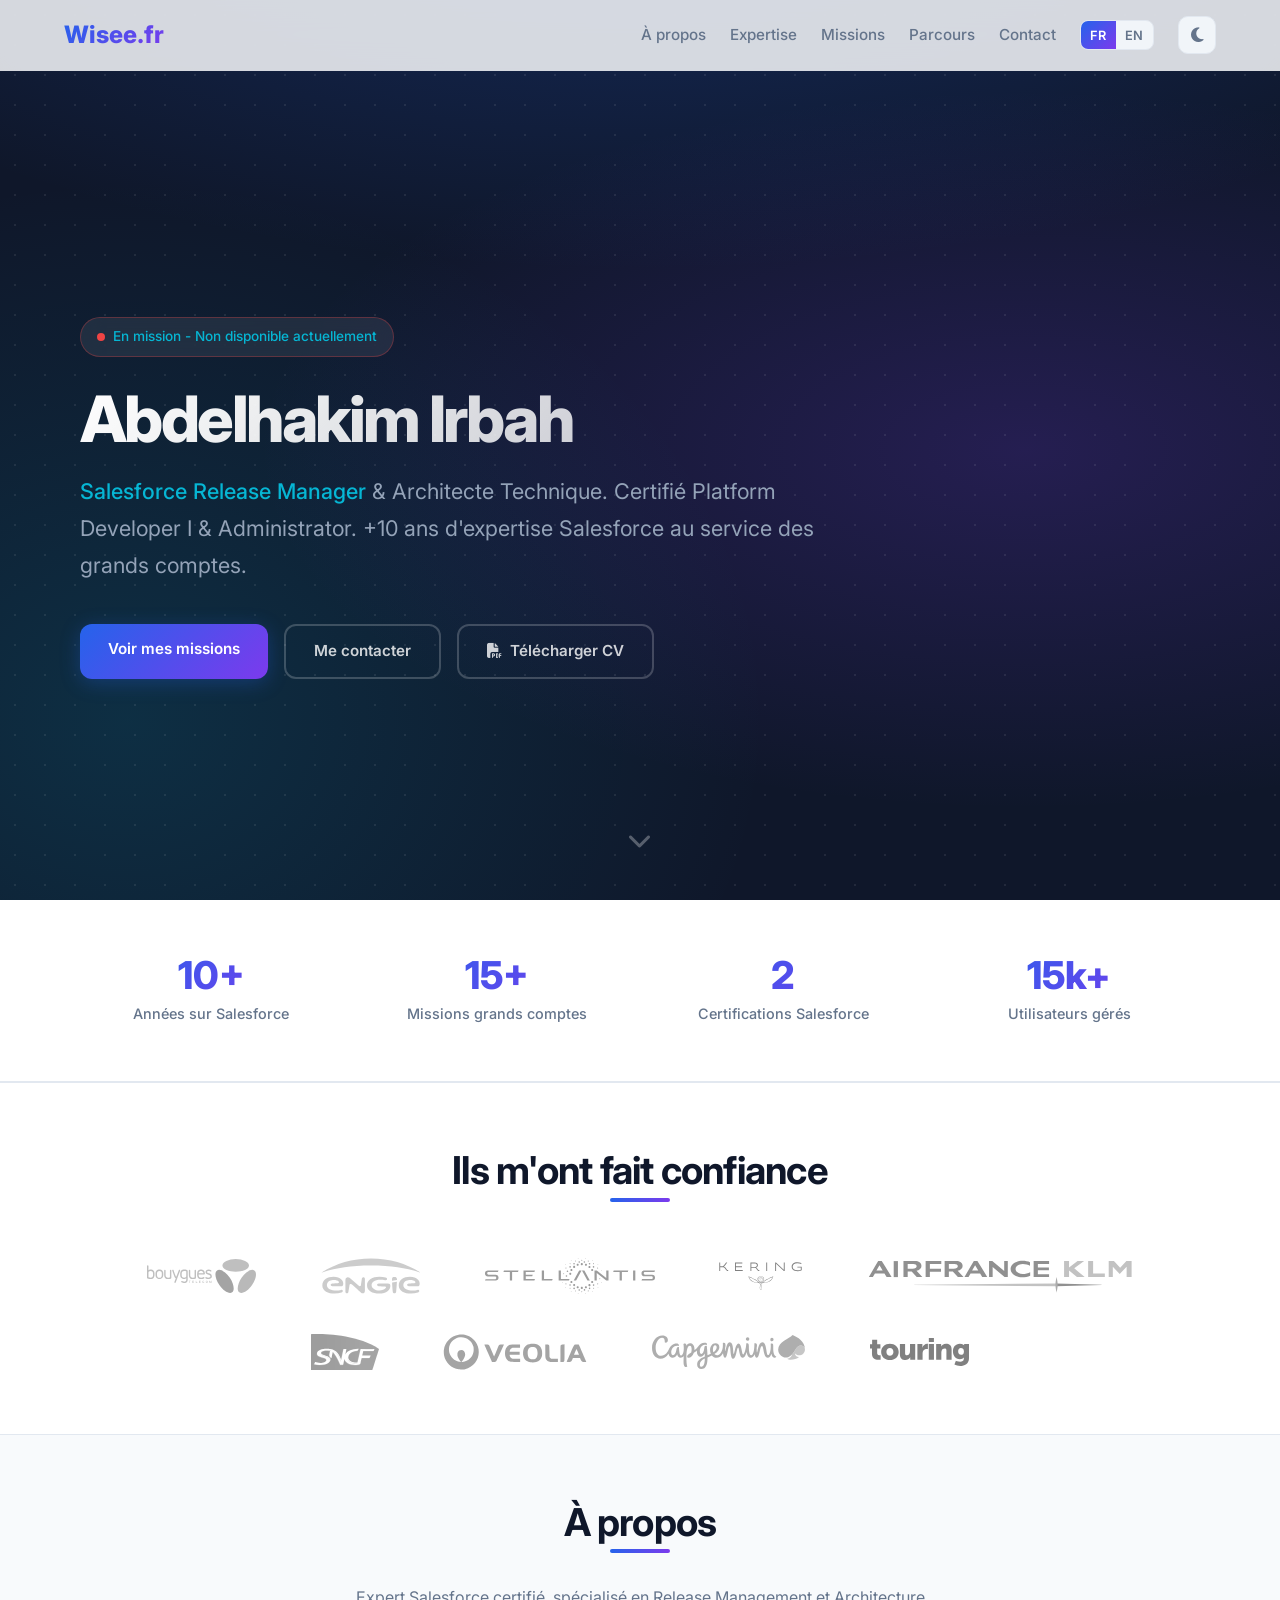
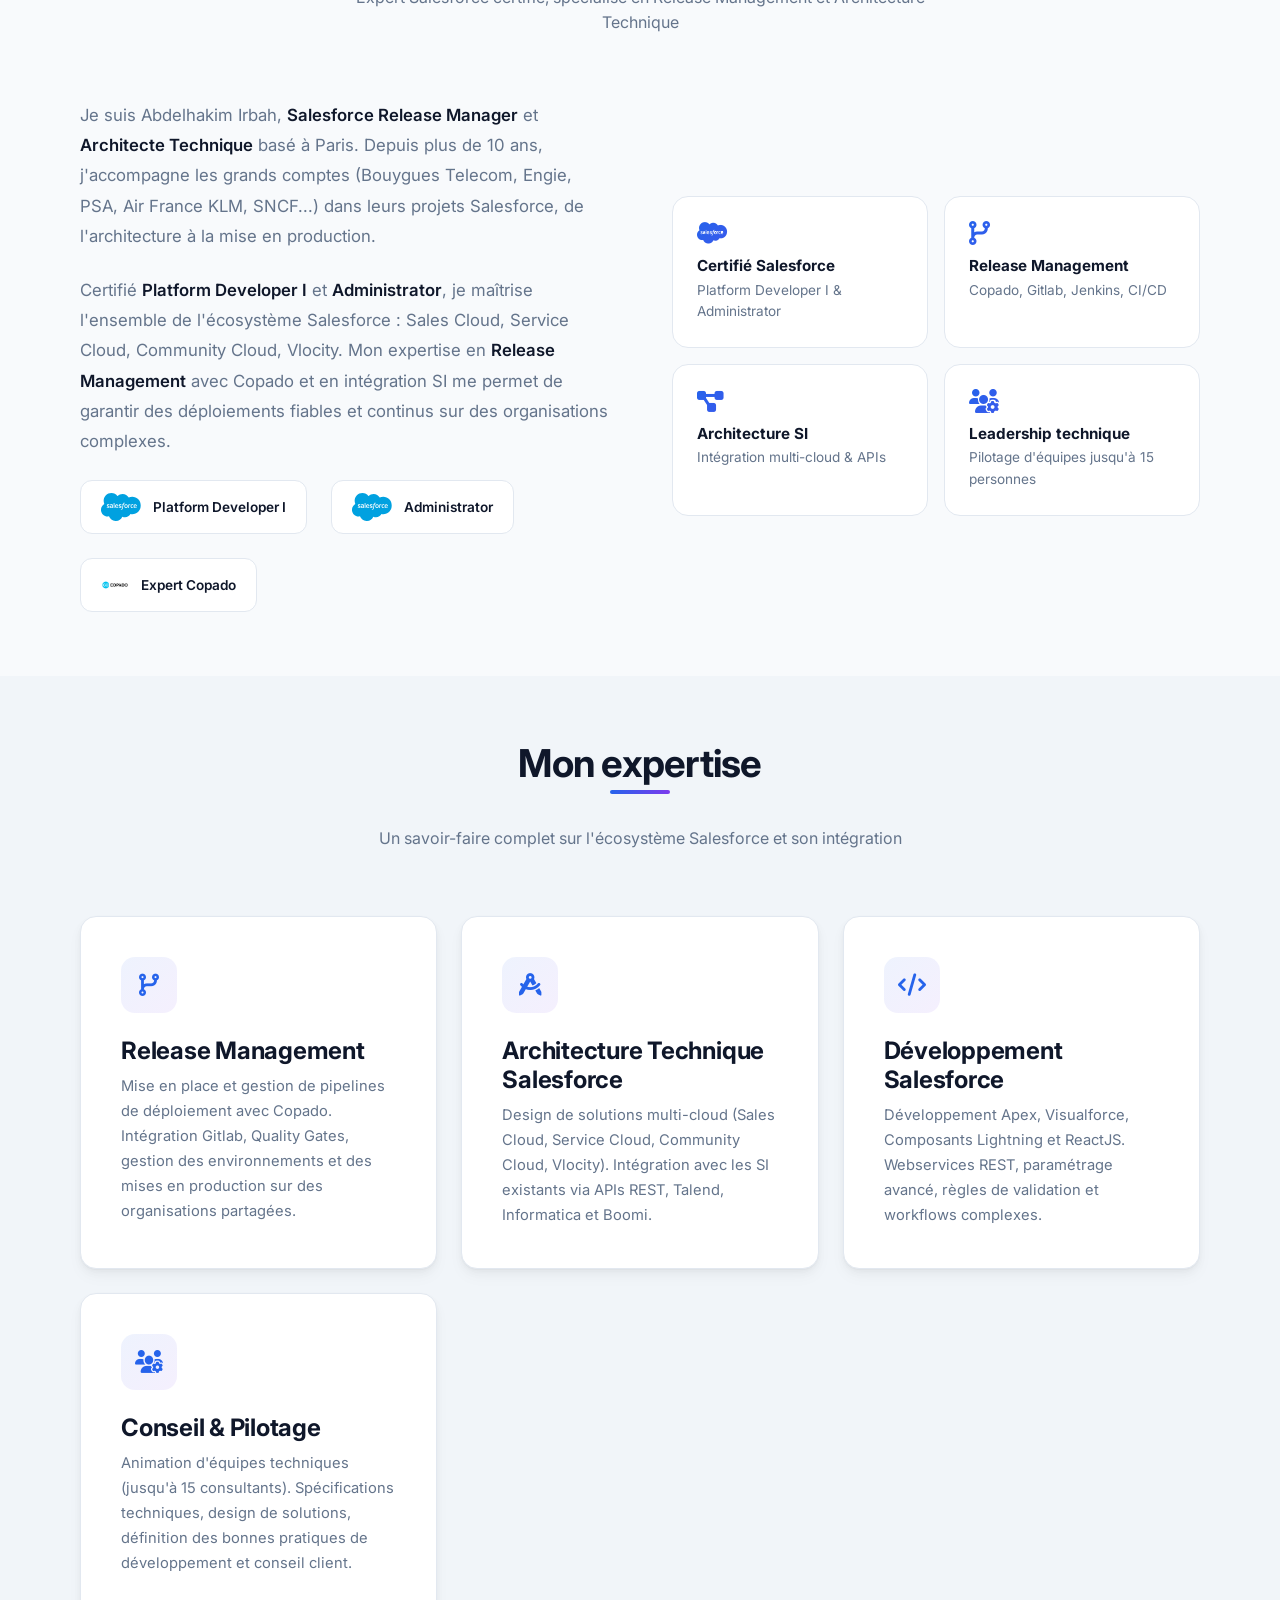
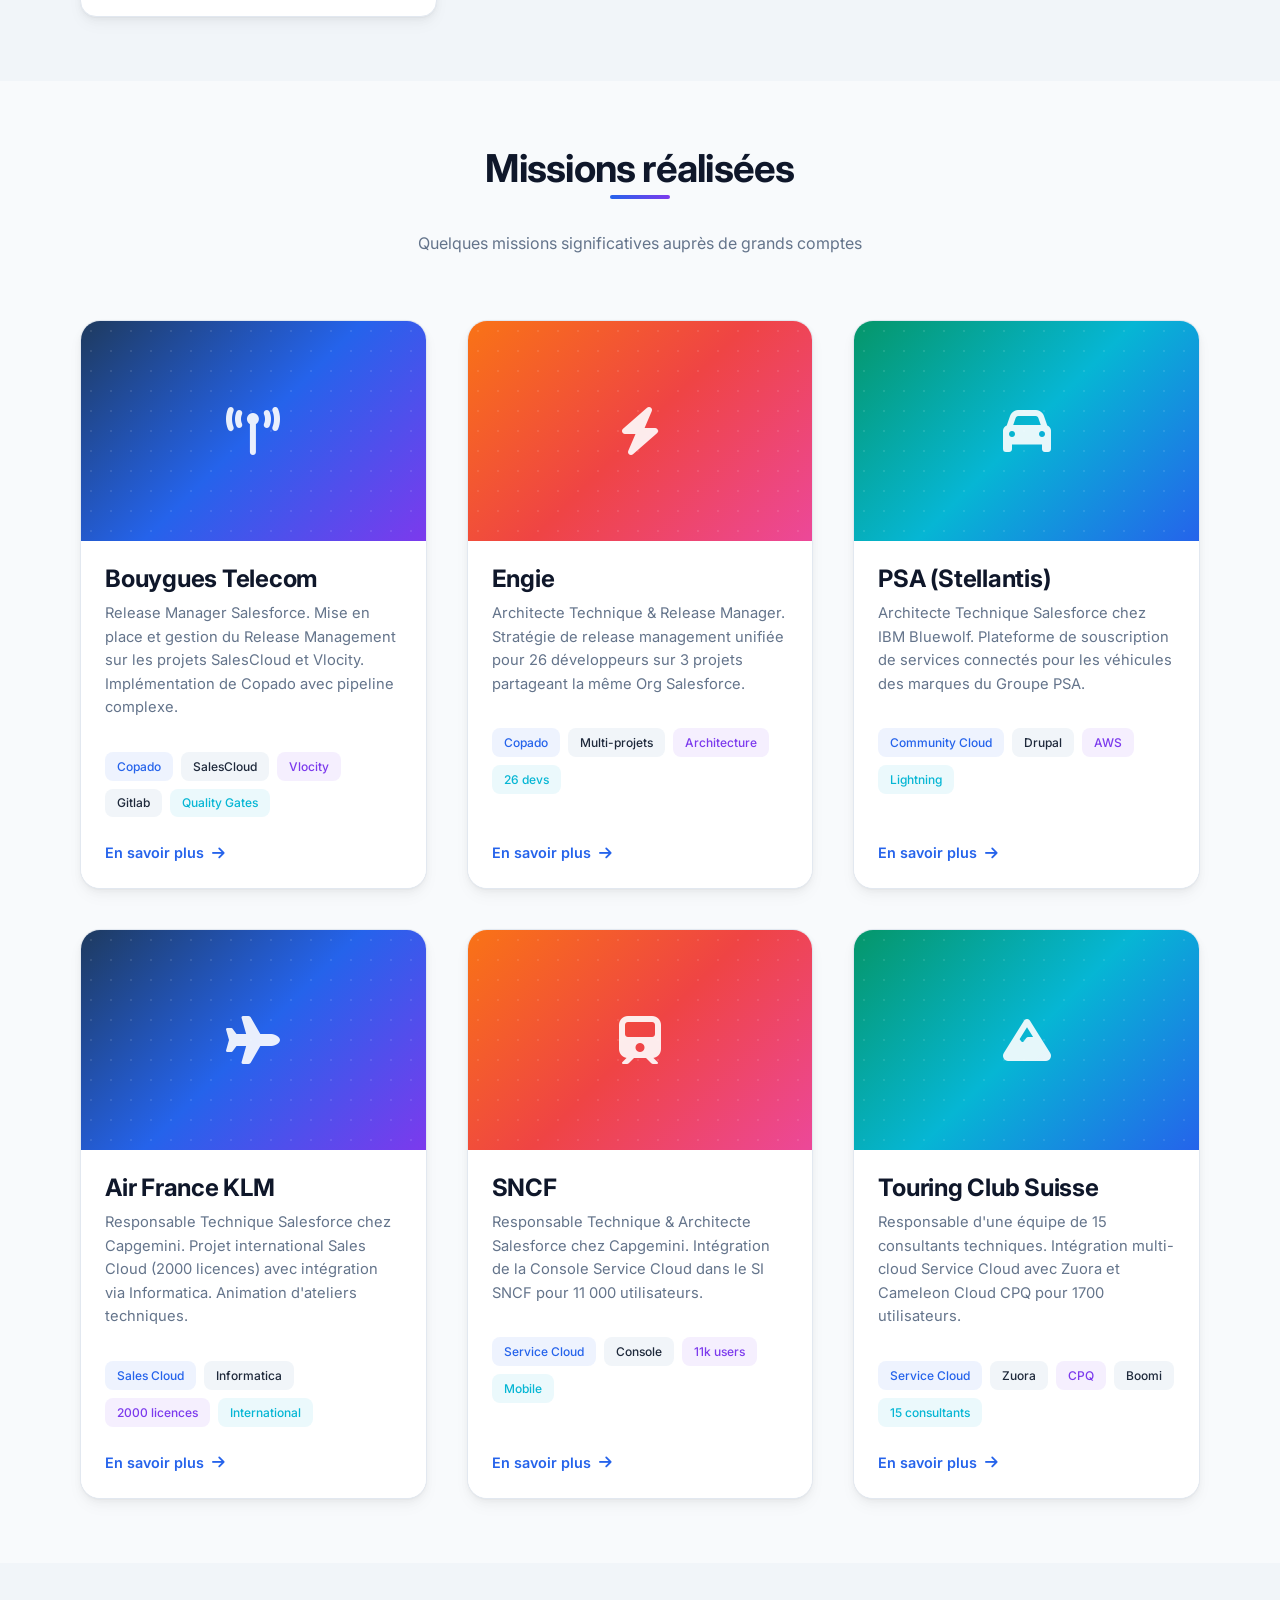
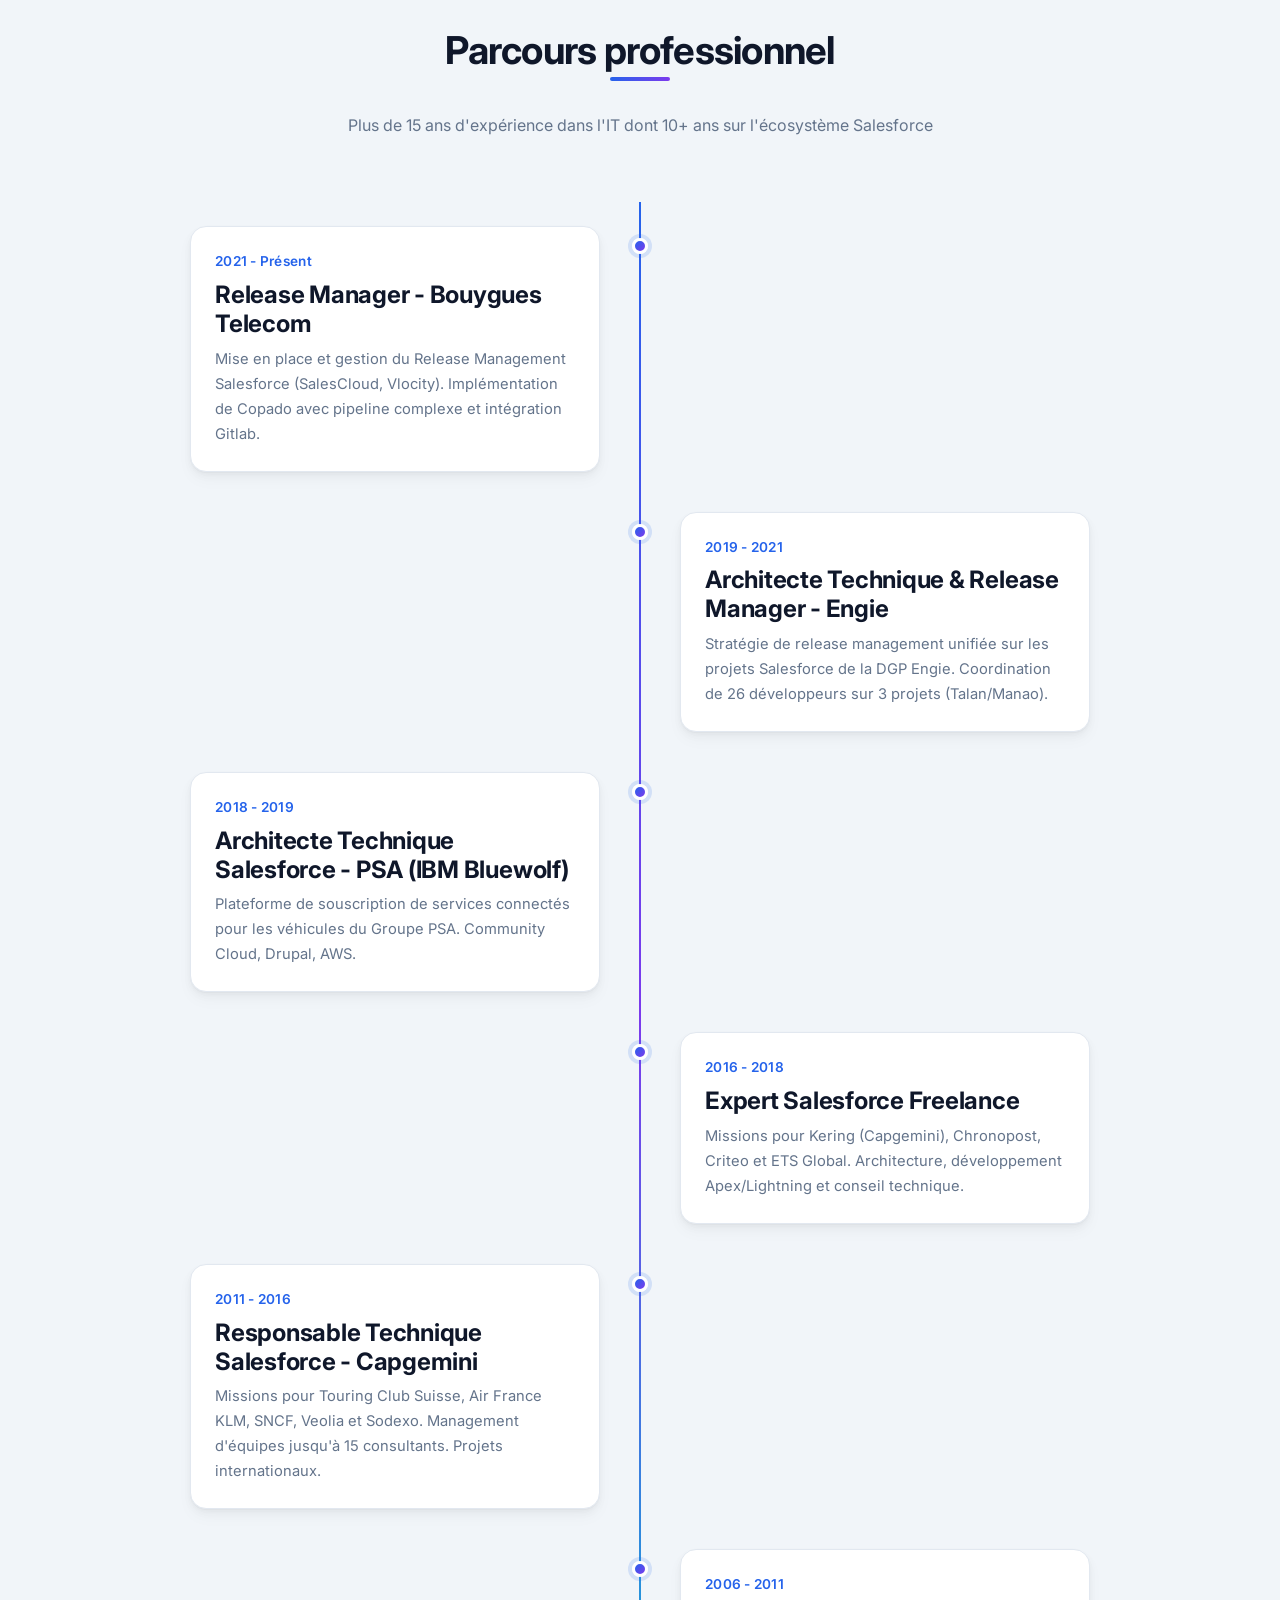
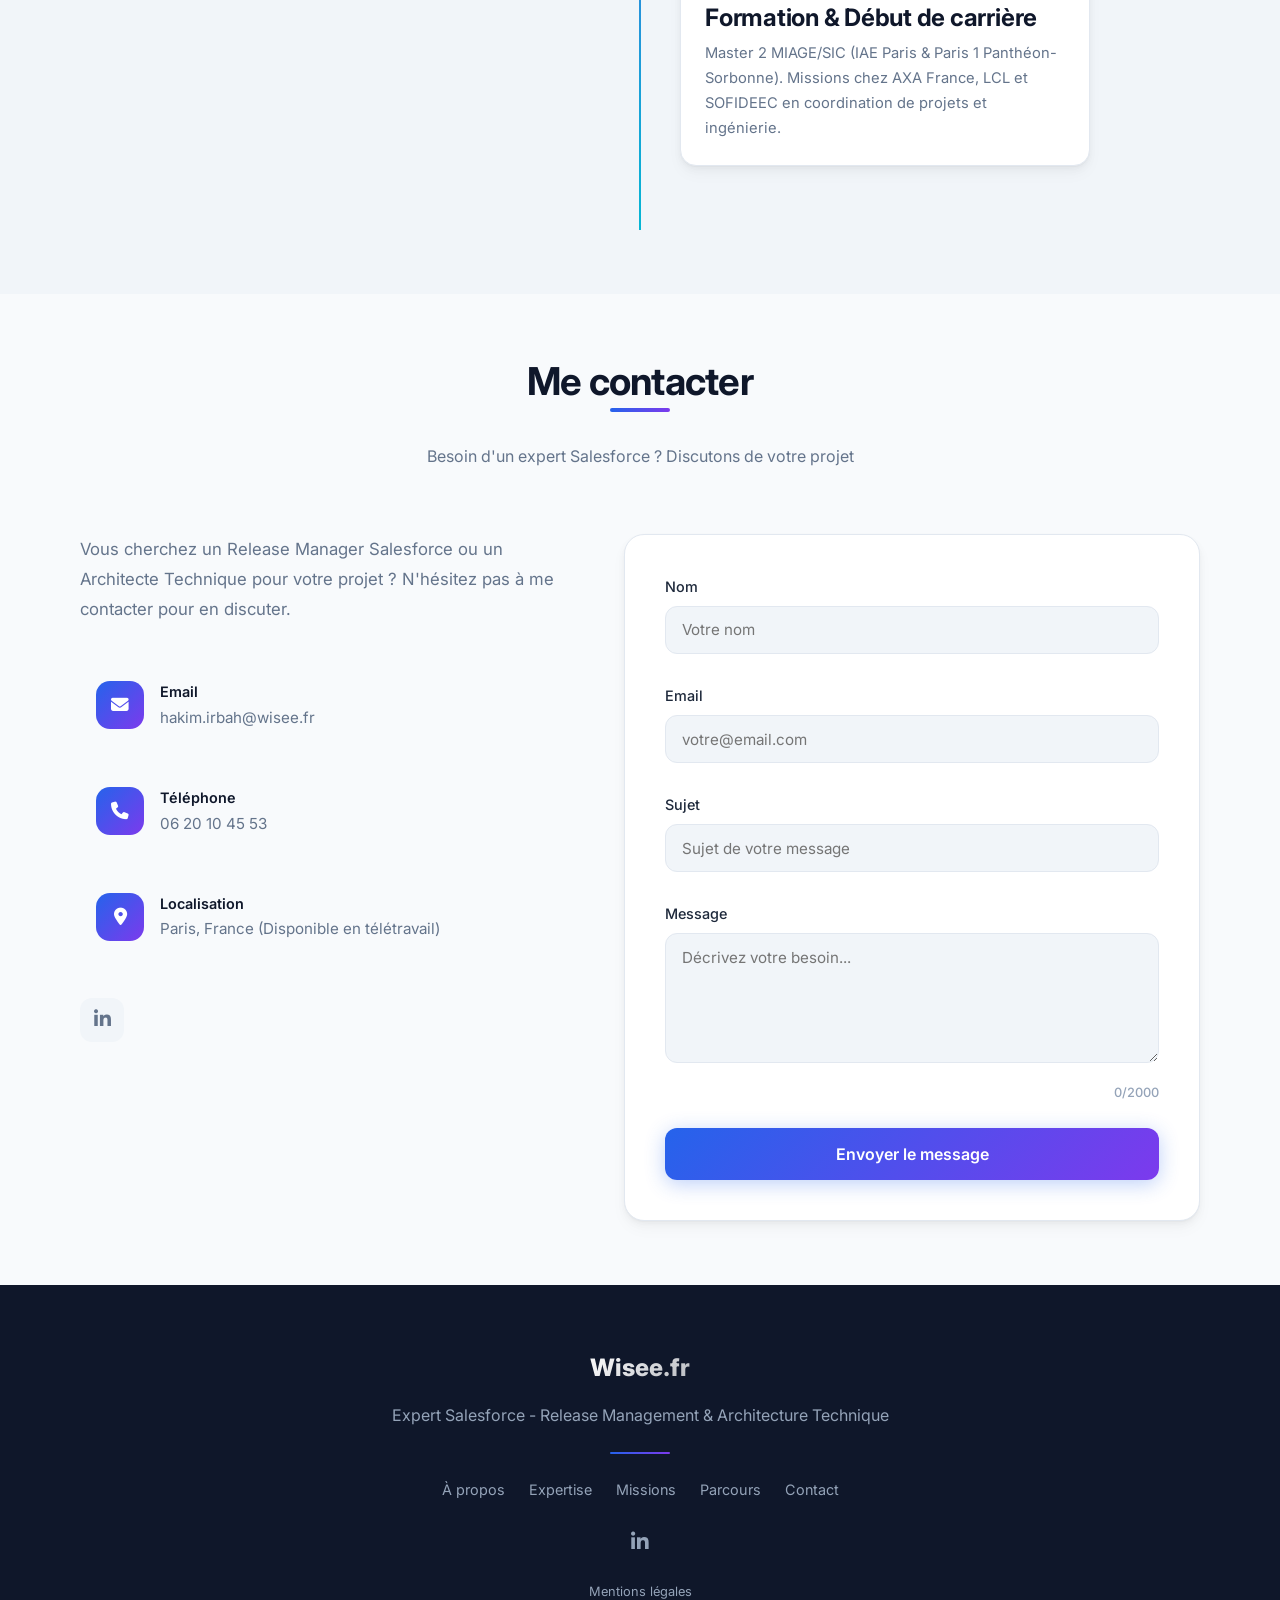
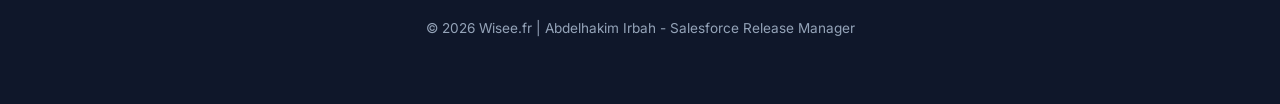
==== commit 55f4f3a3: "Ajout page mentions légales (LCEN/RGPD) avec obfuscation des données sensibles - Création mentions-l" ====
--- a/index.html
+++ b/index.html
@@ -2591,6 +2591,7 @@
                     </a>
                 </div>
 
+                <a href="mentions-legales.html" class="footer-link" style="display:block; margin-bottom: var(--space-sm); font-size: 0.8rem;">Mentions légales</a>
                 <p class="copyright">&copy; 2026 Wisee.fr | Abdelhakim Irbah - Salesforce Release Manager</p>
             </div>
         </div>
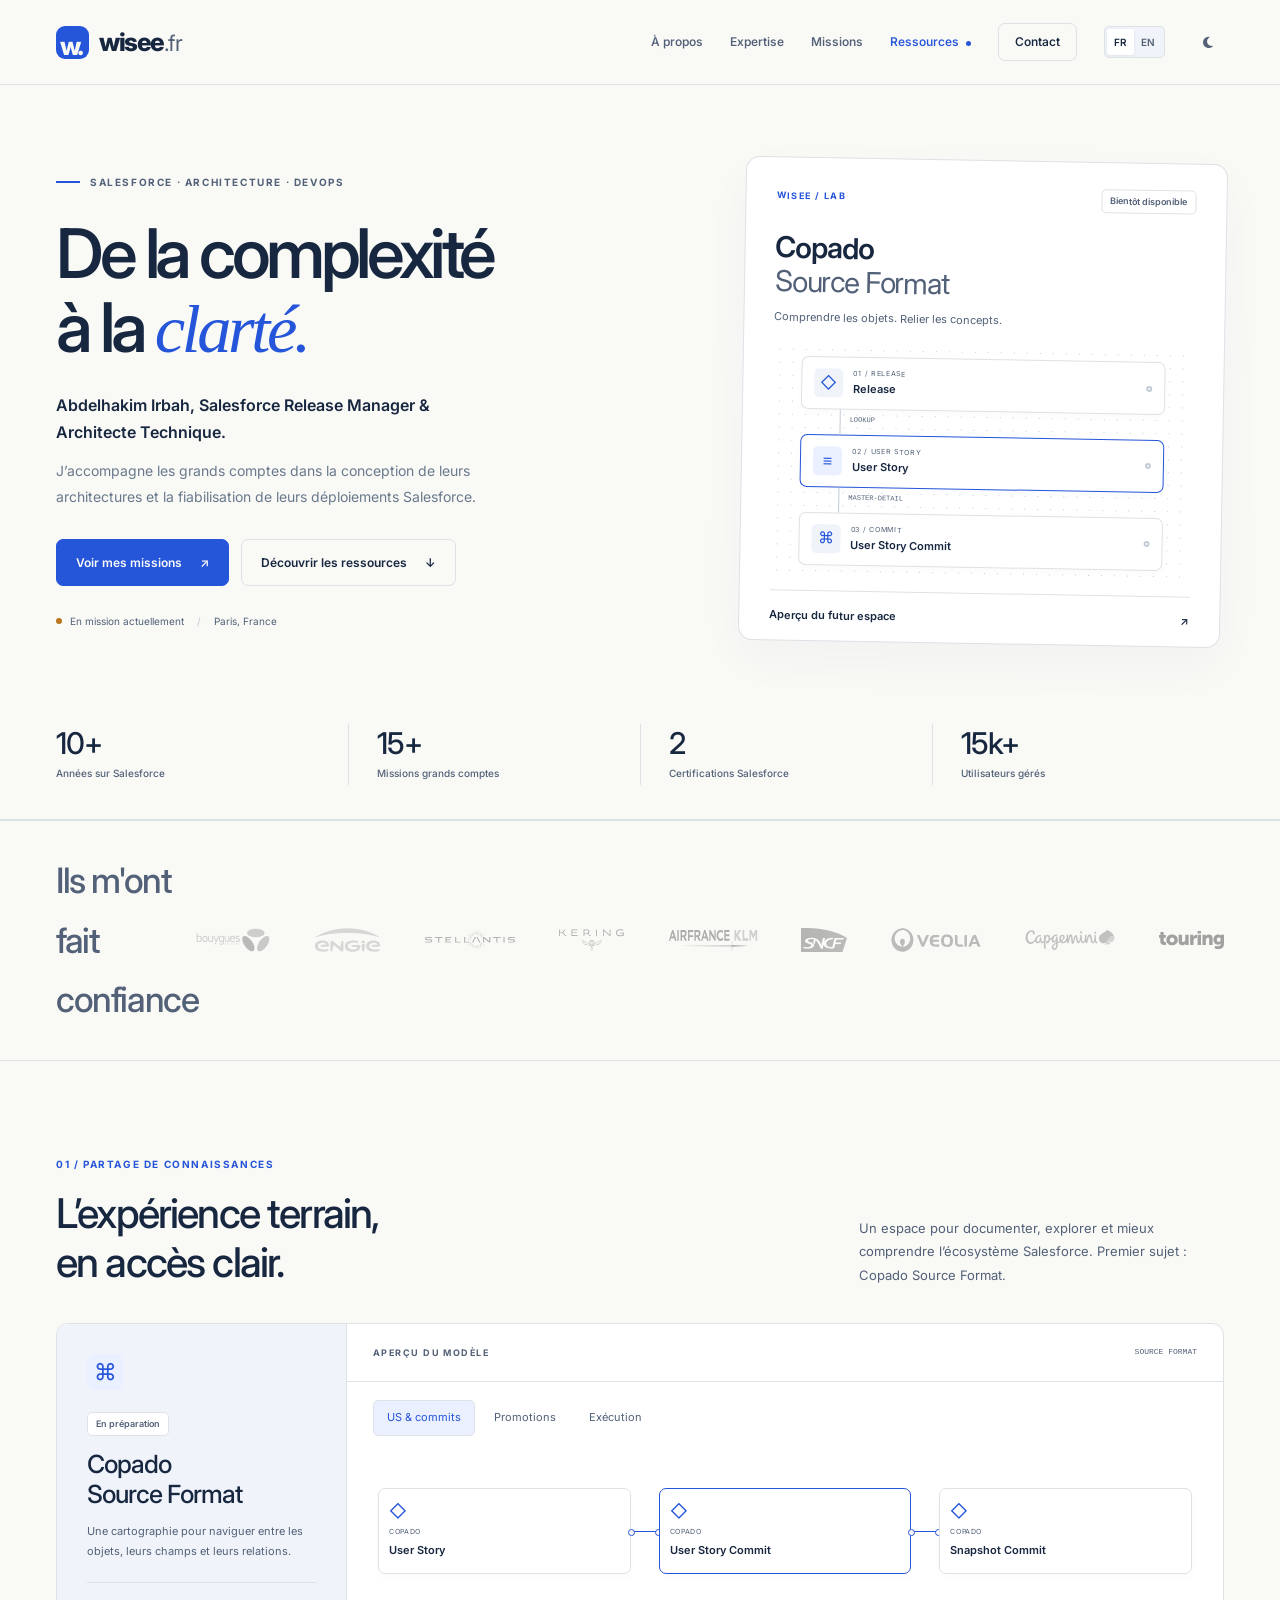
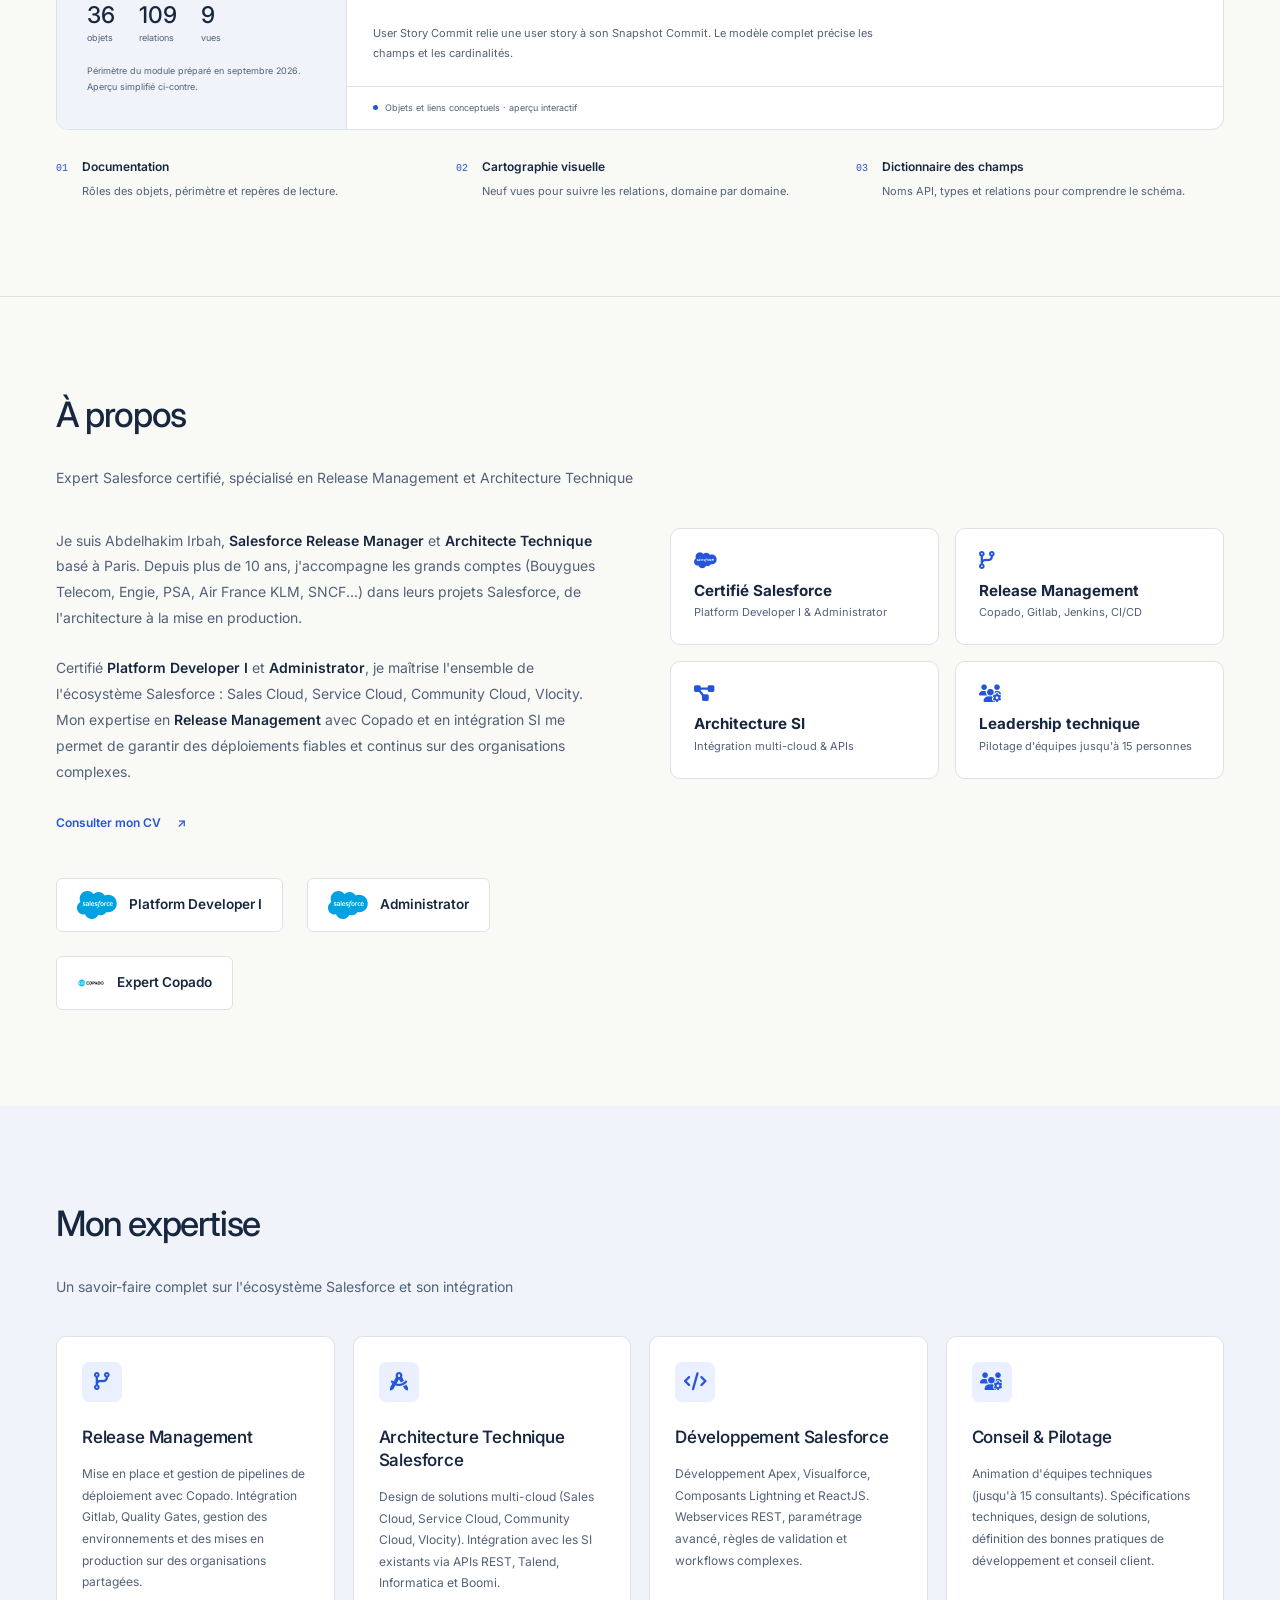
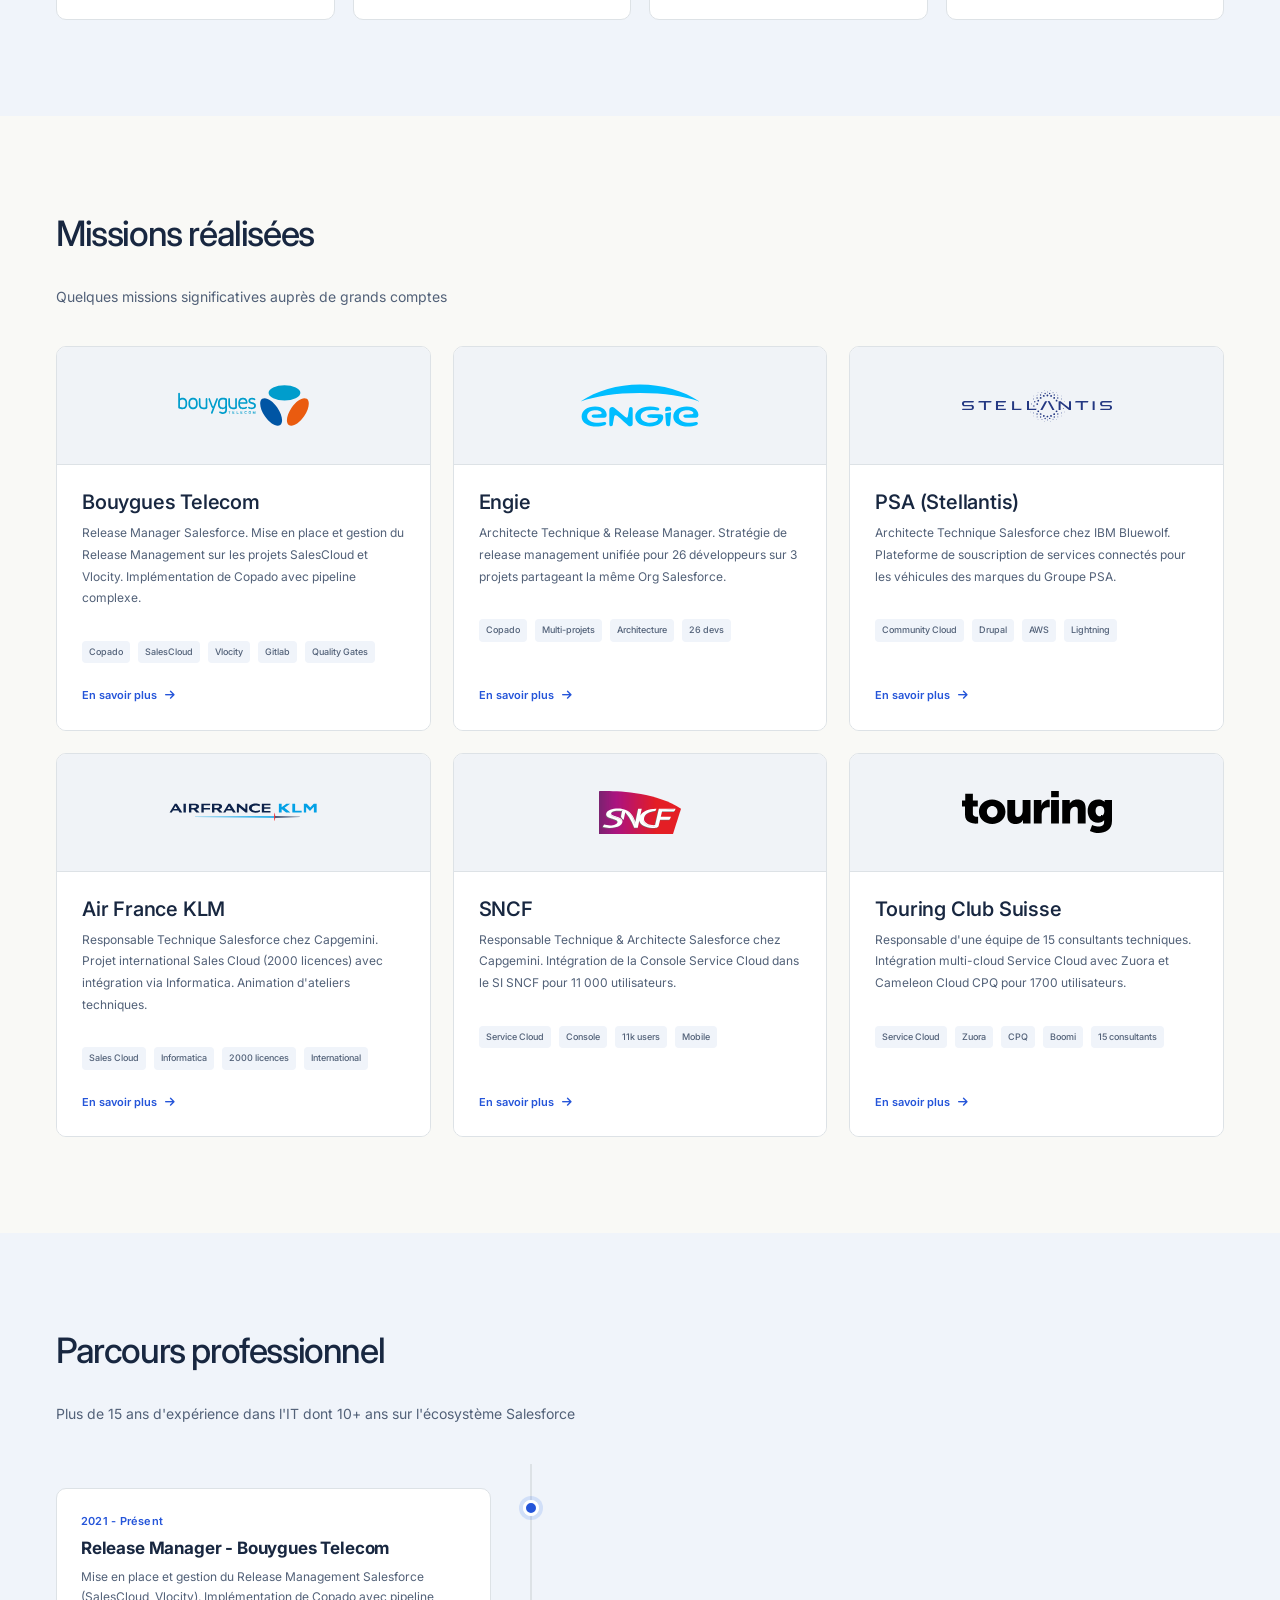
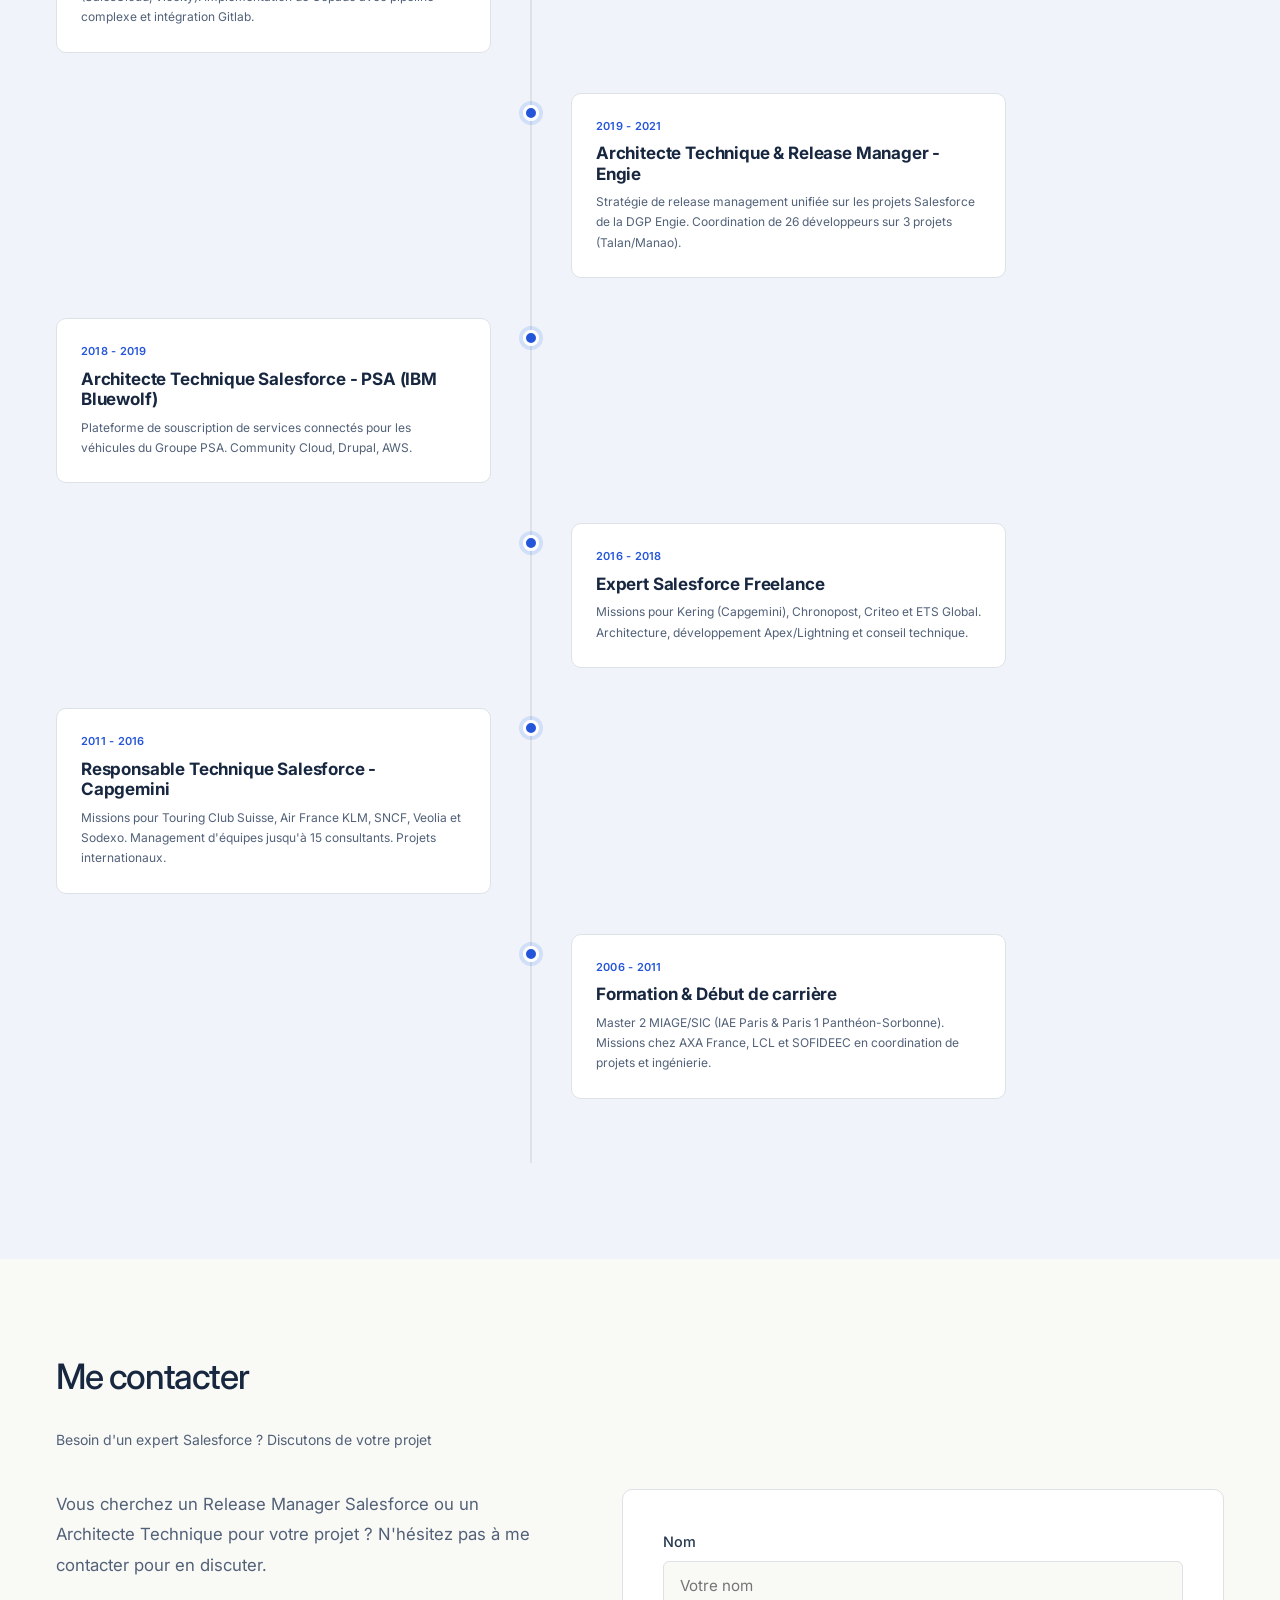
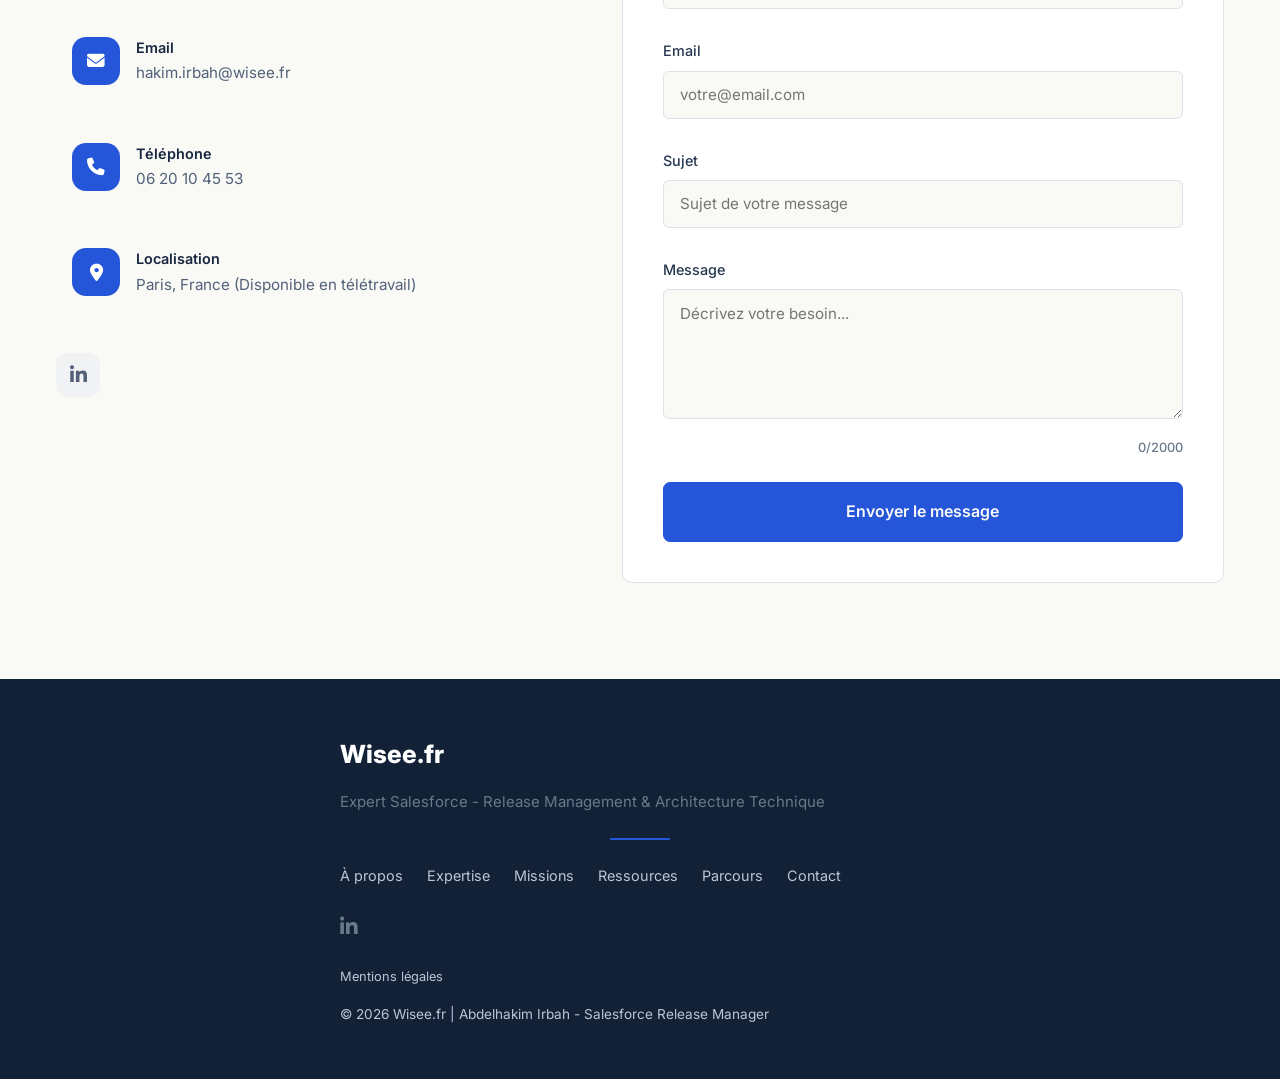
==== commit bba9e35d: "Refonte de l'interface Wisee et préparation de l'espace Copado" ====
--- a/index.html
+++ b/index.html
@@ -117,1984 +117,30 @@
     <link rel="preconnect" href="https://fonts.gstatic.com" crossorigin>
     <link href="https://cdnjs.cloudflare.com/ajax/libs/font-awesome/6.4.0/css/all.min.css" rel="stylesheet">
     <link href="https://fonts.googleapis.com/css2?family=Inter:wght@300;400;500;600;700;800&display=swap" rel="stylesheet">
-    <style>
-        :root {
-            --primary: #2563eb;
-            --primary-dark: #1d4ed8;
-            --secondary: #7c3aed;
-            --accent: #06b6d4;
-            --dark: #0f172a;
-            --light: #f8fafc;
-            --gray-100: #f1f5f9;
-            --gray-200: #e2e8f0;
-            --gray-300: #cbd5e1;
-            --gray-400: #94a3b8;
-            --gray-500: #64748b;
-            --gray-800: #1e293b;
-
-            --space-xs: 0.5rem;
-            --space-sm: 1rem;
-            --space-md: 1.5rem;
-            --space-lg: 2.5rem;
-            --space-xl: 4rem;
-
-            --card-shadow:
-                0 1px 1px rgba(0, 0, 0, 0.02),
-                0 2px 4px rgba(0, 0, 0, 0.02),
-                0 4px 8px rgba(0, 0, 0, 0.03),
-                0 8px 16px rgba(0, 0, 0, 0.03);
-            --card-shadow-hover:
-                0 4px 8px rgba(0, 0, 0, 0.04),
-                0 8px 16px rgba(0, 0, 0, 0.06),
-                0 16px 32px rgba(0, 0, 0, 0.06),
-                0 32px 64px rgba(0, 0, 0, 0.04);
-        }
-
-        /* ===================== DARK MODE VARIABLES ===================== */
-        [data-theme="dark"] {
-            --dark: #e2e8f0;
-            --light: #0f172a;
-            --gray-100: #1e293b;
-            --gray-200: #334155;
-            --gray-300: #475569;
-            --gray-400: #94a3b8;
-            --gray-500: #cbd5e1;
-            --gray-800: #e2e8f0;
-            --card-shadow: 0 1px 3px rgba(0,0,0,0.3), 0 4px 12px rgba(0,0,0,0.2);
-            --card-shadow-hover: 0 4px 12px rgba(0,0,0,0.4), 0 8px 24px rgba(0,0,0,0.3);
-        }
-
-        * {
-            margin: 0;
-            padding: 0;
-            box-sizing: border-box;
-        }
-
-        html {
-            scroll-behavior: smooth;
-            scroll-padding-top: 80px;
-        }
-
-        body {
-            font-family: 'Inter', -apple-system, BlinkMacSystemFont, 'Segoe UI', Roboto, sans-serif;
-            line-height: 1.6;
-            color: var(--dark);
-            background-color: var(--light);
-            overflow-x: hidden;
-        }
-
-        h1, h2, h3, h4, h5 {
-            font-weight: 700;
-            line-height: 1.2;
-        }
-
-        h1 {
-            font-size: clamp(2.5rem, 5vw, 4.5rem);
-            font-weight: 800;
-            letter-spacing: -0.04em;
-        }
-
-        h2 {
-            font-size: clamp(1.75rem, 3vw, 2.5rem);
-            margin-bottom: var(--space-md);
-            position: relative;
-            display: inline-block;
-            letter-spacing: -0.02em;
-        }
-
-        h2::after {
-            content: '';
-            position: absolute;
-            bottom: -8px;
-            left: 0;
-            width: 60px;
-            height: 4px;
-            background: linear-gradient(to right, var(--primary), var(--secondary));
-            border-radius: 2px;
-        }
-
-        h3 {
-            font-size: clamp(1.25rem, 2vw, 1.5rem);
-            margin-bottom: var(--space-sm);
-            letter-spacing: -0.01em;
-        }
-
-        p {
-            margin-bottom: var(--space-md);
-            color: var(--gray-500);
-        }
-
-        strong {
-            color: var(--dark);
-            font-weight: 600;
-        }
-
-        .container {
-            width: 90%;
-            max-width: 1200px;
-            margin: 0 auto;
-            padding: 0 var(--space-sm);
-        }
-
-        section {
-            padding: var(--space-xl) 0;
-            position: relative;
-        }
-
-        section.alt {
-            background-color: var(--gray-100);
-        }
-
-        .section-header {
-            text-align: center;
-            margin-bottom: var(--space-xl);
-            position: relative;
-        }
-
-        .section-header h2::after {
-            left: 50%;
-            transform: translateX(-50%);
-        }
-
-        .section-header p {
-            max-width: 600px;
-            margin: var(--space-sm) auto 0;
-            color: var(--gray-500);
-        }
-
-        /* ===================== NAVIGATION ===================== */
-        .navbar {
-            position: fixed;
-            top: 0;
-            left: 0;
-            width: 100%;
-            z-index: 1000;
-            transition: all 0.4s cubic-bezier(0.16, 1, 0.3, 1);
-            backdrop-filter: blur(20px);
-            -webkit-backdrop-filter: blur(20px);
-            background: rgba(248, 250, 252, 0.85);
-            border-bottom: 1px solid transparent;
-        }
-
-        .navbar.scrolled {
-            box-shadow: 0 1px 20px rgba(0, 0, 0, 0.06);
-            border-bottom: 1px solid var(--gray-200);
-        }
-
-        .nav-container {
-            display: flex;
-            justify-content: space-between;
-            align-items: center;
-            padding: var(--space-sm) 0;
-        }
-
-        .logo {
-            font-size: 1.5rem;
-            font-weight: 800;
-            color: var(--primary);
-            text-decoration: none;
-            display: flex;
-            align-items: center;
-            gap: var(--space-xs);
-            position: relative;
-            z-index: 1001;
-        }
-
-        .logo span {
-            background: linear-gradient(135deg, var(--primary), var(--secondary));
-            -webkit-background-clip: text;
-            background-clip: text;
-            color: transparent;
-        }
-
-        .nav-links {
-            display: flex;
-            align-items: center;
-            gap: var(--space-md);
-        }
-
-        .nav-links a {
-            color: var(--gray-500);
-            text-decoration: none;
-            font-weight: 500;
-            transition: color 0.3s;
-            position: relative;
-            font-size: 0.95rem;
-        }
-
-        .nav-links a:hover {
-            color: var(--primary);
-        }
-
-        .nav-links a::after {
-            content: '';
-            position: absolute;
-            width: 0;
-            height: 2px;
-            bottom: -4px;
-            left: 0;
-            background: linear-gradient(to right, var(--primary), var(--secondary));
-            transition: width 0.3s ease;
-            border-radius: 2px;
-        }
-
-        .nav-links a:hover::after {
-            width: 100%;
-        }
-
-        .mobile-menu-btn {
-            display: none;
-            background: none;
-            border: none;
-            color: var(--dark);
-            font-size: 1.5rem;
-            cursor: pointer;
-            z-index: 1001;
-        }
-
-        /* ===================== NAV OVERLAY (mobile) ===================== */
-        .nav-overlay {
-            position: fixed;
-            inset: 0;
-            z-index: 999;
-            background: rgba(0, 0, 0, 0.5);
-            backdrop-filter: blur(4px);
-            -webkit-backdrop-filter: blur(4px);
-            opacity: 0;
-            visibility: hidden;
-            pointer-events: none;
-            transition: all 0.3s ease;
-        }
-
-        .nav-overlay.active {
-            opacity: 1;
-            visibility: visible;
-            pointer-events: auto;
-        }
-
-        /* ===================== LANG TOGGLE ===================== */
-        .lang-toggle {
-            display: flex;
-            align-items: center;
-            background: var(--gray-100);
-            border: 1px solid var(--gray-200);
-            border-radius: 8px;
-            overflow: hidden;
-            cursor: pointer;
-            padding: 0;
-            z-index: 1001;
-            flex-shrink: 0;
-        }
-
-        .lang-toggle button {
-            background: none;
-            border: none;
-            padding: 0.4rem 0.6rem;
-            font-size: 0.8rem;
-            font-weight: 600;
-            font-family: inherit;
-            cursor: pointer;
-            color: var(--gray-500);
-            transition: all 0.3s ease;
-        }
-
-        .lang-toggle button.active {
-            background: linear-gradient(135deg, var(--primary), var(--secondary));
-            color: white;
-        }
-
-        .lang-toggle button:hover:not(.active) {
-            color: var(--dark);
-        }
-
-        /* ===================== BOUTONS ===================== */
-        .btn {
-            display: inline-block;
-            padding: 0.85rem 1.75rem;
-            border-radius: 12px;
-            font-weight: 600;
-            text-decoration: none;
-            text-align: center;
-            cursor: pointer;
-            transition: all 0.3s cubic-bezier(0.16, 1, 0.3, 1);
-            border: none;
-            font-size: 0.95rem;
-            font-family: inherit;
-        }
-
-        .btn-primary {
-            background: linear-gradient(135deg, var(--primary), var(--secondary));
-            color: white;
-            box-shadow: 0 4px 20px rgba(37, 99, 235, 0.3);
-        }
-
-        .btn-primary:hover {
-            transform: translateY(-3px);
-            box-shadow: 0 8px 30px rgba(37, 99, 235, 0.4);
-        }
-
-        .btn-outline {
-            background: transparent;
-            color: var(--primary);
-            border: 2px solid rgba(37, 99, 235, 0.3);
-        }
-
-        .btn-outline:hover {
-            background: var(--primary);
-            color: white;
-            border-color: var(--primary);
-            box-shadow: 0 4px 20px rgba(37, 99, 235, 0.25);
-        }
-
-        /* ===================== HERO ===================== */
-        .hero {
-            padding: calc(var(--space-xl) * 2.5) 0 var(--space-xl);
-            display: flex;
-            align-items: center;
-            min-height: 100vh;
-            position: relative;
-            overflow: hidden;
-            background: var(--dark);
-        }
-
-        .hero::before {
-            content: '';
-            position: absolute;
-            width: 100%;
-            height: 100%;
-            top: 0;
-            left: 0;
-            background:
-                radial-gradient(ellipse 80% 50% at 50% -20%, rgba(37, 99, 235, 0.3), transparent),
-                radial-gradient(ellipse 60% 40% at 80% 50%, rgba(124, 58, 237, 0.2), transparent),
-                radial-gradient(ellipse 50% 60% at 10% 80%, rgba(6, 182, 212, 0.15), transparent);
-            animation: heroGlow 8s ease-in-out infinite alternate;
-        }
-
-        @keyframes heroGlow {
-            0% { opacity: 0.8; transform: scale(1); }
-            100% { opacity: 1; transform: scale(1.05); }
-        }
-
-        /* Grille de points en arriere-plan */
-        .hero::after {
-            content: '';
-            position: absolute;
-            width: 100%;
-            height: 100%;
-            top: 0;
-            left: 0;
-            background-image: radial-gradient(rgba(255, 255, 255, 0.08) 1px, transparent 1px);
-            background-size: 30px 30px;
-            z-index: 0;
-        }
-
-        .hero-content {
-            max-width: 750px;
-            z-index: 1;
-            position: relative;
-        }
-
-        .hero-badge {
-            display: inline-flex;
-            align-items: center;
-            gap: 0.5rem;
-            padding: 0.5rem 1rem;
-            background: rgba(255, 255, 255, 0.08);
-            border: 1px solid rgba(255, 255, 255, 0.12);
-            border-radius: 100px;
-            color: var(--accent);
-            font-size: 0.85rem;
-            font-weight: 500;
-            margin-bottom: var(--space-md);
-            backdrop-filter: blur(10px);
-        }
-
-        .hero-badge .dot {
-            width: 8px;
-            height: 8px;
-            background: #22c55e;
-            border-radius: 50%;
-            animation: pulse 2s ease-in-out infinite;
-        }
-
-        @keyframes pulse {
-            0%, 100% { opacity: 1; }
-            50% { opacity: 0.4; }
-        }
-
-        .hero h1 {
-            background: linear-gradient(135deg, #fff 0%, rgba(255,255,255,0.7) 100%);
-            -webkit-background-clip: text;
-            background-clip: text;
-            color: transparent;
-            margin-bottom: var(--space-sm);
-        }
-
-        .hero-subtitle {
-            font-size: clamp(1.1rem, 2vw, 1.35rem);
-            color: var(--gray-400);
-            margin-bottom: var(--space-lg);
-            font-weight: 400;
-            line-height: 1.7;
-        }
-
-        .hero-subtitle .highlight {
-            color: var(--accent);
-            font-weight: 500;
-        }
-
-        .hero-cta {
-            display: flex;
-            gap: var(--space-sm);
-            flex-wrap: wrap;
-        }
-
-        .hero .btn-outline {
-            color: rgba(255, 255, 255, 0.8);
-            border-color: rgba(255, 255, 255, 0.2);
-        }
-
-        .hero .btn-outline:hover {
-            background: rgba(255, 255, 255, 0.1);
-            border-color: rgba(255, 255, 255, 0.4);
-            color: white;
-            box-shadow: none;
-        }
-
-        .hero-scroll {
-            position: absolute;
-            bottom: var(--space-lg);
-            left: 50%;
-            transform: translateX(-50%);
-            font-size: 1.5rem;
-            color: rgba(255, 255, 255, 0.3);
-            animation: bounce 2s infinite;
-            cursor: pointer;
-            text-decoration: none;
-        }
-
-        @keyframes bounce {
-            0%, 20%, 50%, 80%, 100% { transform: translateY(0) translateX(-50%); }
-            40% { transform: translateY(-15px) translateX(-50%); }
-            60% { transform: translateY(-8px) translateX(-50%); }
-        }
-
-        /* ===================== STATS BAR ===================== */
-        .stats-bar {
-            background: white;
-            border-bottom: 1px solid var(--gray-200);
-            padding: var(--space-lg) 0;
-        }
-
-        .stats-grid {
-            display: grid;
-            grid-template-columns: repeat(4, 1fr);
-            gap: var(--space-md);
-            text-align: center;
-        }
-
-        .stat-item {
-            padding: var(--space-sm);
-        }
-
-        .stat-number {
-            font-size: clamp(2rem, 3vw, 2.75rem);
-            font-weight: 800;
-            background: linear-gradient(135deg, var(--primary), var(--secondary));
-            -webkit-background-clip: text;
-            background-clip: text;
-            color: transparent;
-            line-height: 1;
-            margin-bottom: 0.5rem;
-        }
-
-        .stat-label {
-            color: var(--gray-500);
-            font-size: 0.9rem;
-            font-weight: 500;
-        }
-
-        /* ===================== A PROPOS ===================== */
-        .about-grid {
-            display: grid;
-            grid-template-columns: 1fr 1fr;
-            gap: var(--space-xl);
-            align-items: center;
-        }
-
-        .about-text p {
-            font-size: 1.05rem;
-            line-height: 1.8;
-        }
-
-        .about-highlights {
-            display: grid;
-            grid-template-columns: 1fr 1fr;
-            gap: var(--space-sm);
-        }
-
-        .about-highlight-item {
-            background: white;
-            padding: var(--space-md);
-            border-radius: 16px;
-            border: 1px solid var(--gray-200);
-            transition: all 0.3s ease;
-        }
-
-        .about-highlight-item:hover {
-            transform: translateY(-4px);
-            box-shadow: var(--card-shadow-hover);
-            border-color: var(--gray-300);
-        }
-
-        .about-highlight-item i {
-            font-size: 1.5rem;
-            margin-bottom: 0.75rem;
-            display: block;
-            background: linear-gradient(135deg, var(--primary), var(--secondary));
-            -webkit-background-clip: text;
-            background-clip: text;
-            color: transparent;
-        }
-
-        .about-highlight-item h4 {
-            font-size: 0.95rem;
-            margin-bottom: 0.25rem;
-            color: var(--dark);
-        }
-
-        .about-highlight-item p {
-            font-size: 0.85rem;
-            margin: 0;
-            color: var(--gray-500);
-        }
-
-        /* ===================== EXPERTISE ===================== */
-        .expertise-grid {
-            display: grid;
-            grid-template-columns: repeat(auto-fill, minmax(280px, 1fr));
-            gap: var(--space-md);
-        }
-
-        .expertise-card {
-            background: white;
-            border-radius: 16px;
-            padding: var(--space-lg);
-            transition: all 0.4s cubic-bezier(0.16, 1, 0.3, 1);
-            position: relative;
-            z-index: 1;
-            overflow: hidden;
-            box-shadow: var(--card-shadow);
-            border: 1px solid var(--gray-200);
-            height: 100%;
-            display: flex;
-            flex-direction: column;
-        }
-
-        .expertise-card:hover {
-            transform: translateY(-8px);
-            box-shadow: var(--card-shadow-hover);
-            border-color: var(--primary);
-        }
-
-        .expertise-card::before {
-            content: '';
-            position: absolute;
-            top: 0;
-            left: 0;
-            width: 100%;
-            height: 4px;
-            background: linear-gradient(90deg, var(--primary), var(--secondary));
-            opacity: 0;
-            transition: opacity 0.3s ease;
-        }
-
-        .expertise-card:hover::before {
-            opacity: 1;
-        }
-
-        .expertise-card .icon {
-            width: 56px;
-            height: 56px;
-            display: flex;
-            align-items: center;
-            justify-content: center;
-            font-size: 1.4rem;
-            margin-bottom: var(--space-md);
-            color: var(--primary);
-            background: linear-gradient(135deg, rgba(37, 99, 235, 0.08), rgba(124, 58, 237, 0.08));
-            border-radius: 14px;
-            transition: all 0.4s cubic-bezier(0.16, 1, 0.3, 1);
-        }
-
-        .expertise-card:hover .icon {
-            background: linear-gradient(135deg, var(--primary), var(--secondary));
-            color: white;
-            transform: scale(1.1) rotate(3deg);
-        }
-
-        .expertise-card h3 {
-            margin-bottom: var(--space-xs);
-            transition: all 0.3s ease;
-        }
-
-        .expertise-card p {
-            color: var(--gray-500);
-            margin-bottom: 0;
-            flex-grow: 1;
-            font-size: 0.92rem;
-            line-height: 1.7;
-        }
-
-        /* ===================== PROJETS ===================== */
-        .projects-grid {
-            display: grid;
-            grid-template-columns: repeat(auto-fill, minmax(340px, 1fr));
-            gap: var(--space-lg);
-        }
-
-        .project-card {
-            position: relative;
-            border-radius: 20px;
-            overflow: hidden;
-            background: white;
-            box-shadow: var(--card-shadow);
-            transition: all 0.4s cubic-bezier(0.16, 1, 0.3, 1);
-            height: 100%;
-            border: 1px solid var(--gray-200);
-            display: flex;
-            flex-direction: column;
-        }
-
-        .project-card:hover {
-            transform: translateY(-8px);
-            box-shadow: var(--card-shadow-hover);
-        }
-
-        .project-img {
-            width: 100%;
-            height: 220px;
-            display: flex;
-            align-items: center;
-            justify-content: center;
-            font-size: 3rem;
-            color: white;
-            position: relative;
-            overflow: hidden;
-        }
-
-        .project-img.gradient-1 {
-            background: linear-gradient(135deg, #1e3a5f, #2563eb, #7c3aed);
-        }
-
-        .project-img.gradient-2 {
-            background: linear-gradient(135deg, #f97316, #ef4444, #ec4899);
-        }
-
-        .project-img.gradient-3 {
-            background: linear-gradient(135deg, #059669, #06b6d4, #2563eb);
-        }
-
-        .project-img-pattern {
-            position: absolute;
-            width: 100%;
-            height: 100%;
-            top: 0;
-            left: 0;
-            background-image: radial-gradient(rgba(255,255,255,0.1) 1px, transparent 1px);
-            background-size: 20px 20px;
-        }
-
-        .project-img i {
-            position: relative;
-            z-index: 1;
-            opacity: 0.9;
-        }
-
-        .project-content {
-            padding: var(--space-md);
-            background: white;
-            display: flex;
-            flex-direction: column;
-            flex-grow: 1;
-        }
-
-        .project-title {
-            margin-bottom: var(--space-xs);
-        }
-
-        .project-desc {
-            color: var(--gray-500);
-            margin-bottom: var(--space-sm);
-            font-size: 0.92rem;
-            line-height: 1.6;
-        }
-
-        .project-cta {
-            display: inline-flex;
-            align-items: center;
-            gap: 0.5rem;
-            margin-top: auto;
-            padding-top: var(--space-md);
-            color: var(--primary);
-            font-weight: 600;
-            font-size: 0.9rem;
-            text-decoration: none;
-            transition: all 0.3s ease;
-        }
-        .project-cta:hover {
-            color: var(--secondary);
-            gap: 0.75rem;
-        }
-        .project-cta i {
-            transition: transform 0.3s ease;
-        }
-        .project-cta:hover i {
-            transform: translateX(4px);
-        }
-
-        .project-tags {
-            display: flex;
-            flex-wrap: wrap;
-            gap: var(--space-xs);
-            margin-top: var(--space-sm);
-        }
-
-        .tag {
-            background-color: var(--gray-100);
-            color: var(--gray-800);
-            font-size: 0.75rem;
-            padding: 0.3rem 0.75rem;
-            border-radius: 8px;
-            font-weight: 500;
-        }
-
-        .tag.primary {
-            background: rgba(37, 99, 235, 0.08);
-            color: var(--primary);
-        }
-
-        .tag.secondary {
-            background: rgba(124, 58, 237, 0.08);
-            color: var(--secondary);
-        }
-
-        .tag.accent {
-            background: rgba(6, 182, 212, 0.08);
-            color: var(--accent);
-        }
-
-        /* ===================== EXPERIENCE ===================== */
-        .timeline {
-            position: relative;
-            max-width: 900px;
-            margin: 0 auto;
-            padding: var(--space-md) 0;
-        }
-
-        .timeline::before {
-            content: '';
-            position: absolute;
-            top: 0;
-            left: 50%;
-            transform: translateX(-50%);
-            width: 2px;
-            height: 100%;
-            background: linear-gradient(to bottom, var(--primary), var(--secondary), var(--accent));
-        }
-
-        .timeline-item {
-            position: relative;
-            margin-bottom: var(--space-lg);
-            width: 50%;
-        }
-
-        .timeline-item:nth-child(odd) {
-            left: 0;
-            padding-right: var(--space-lg);
-        }
-
-        .timeline-item:nth-child(even) {
-            left: 50%;
-            padding-left: var(--space-lg);
-        }
-
-        .timeline-dot {
-            position: absolute;
-            width: 16px;
-            height: 16px;
-            background: linear-gradient(135deg, var(--primary), var(--secondary));
-            border: 3px solid white;
-            border-radius: 50%;
-            top: 12px;
-            z-index: 2;
-            transition: all 0.3s ease;
-            box-shadow: 0 0 0 4px rgba(37, 99, 235, 0.15);
-        }
-
-        .timeline-item:hover .timeline-dot {
-            transform: scale(1.4);
-            box-shadow: 0 0 0 6px rgba(37, 99, 235, 0.2);
-        }
-
-        .timeline-item:nth-child(odd) .timeline-dot {
-            right: -8px;
-        }
-
-        .timeline-item:nth-child(even) .timeline-dot {
-            left: -8px;
-        }
-
-        .timeline-content {
-            background: white;
-            border-radius: 16px;
-            padding: var(--space-md);
-            position: relative;
-            box-shadow: var(--card-shadow);
-            transition: all 0.4s cubic-bezier(0.16, 1, 0.3, 1);
-            border: 1px solid var(--gray-200);
-        }
-
-        .timeline-item:hover .timeline-content {
-            transform: translateY(-4px);
-            box-shadow: var(--card-shadow-hover);
-            border-color: var(--primary);
-        }
-
-        .timeline-date {
-            color: var(--primary);
-            font-weight: 600;
-            margin-bottom: var(--space-xs);
-            font-size: 0.85rem;
-            letter-spacing: 0.02em;
-        }
-
-        .timeline-title {
-            margin-bottom: var(--space-xs);
-        }
-
-        .timeline-desc {
-            color: var(--gray-500);
-            font-size: 0.92rem;
-            margin: 0;
-            line-height: 1.7;
-        }
-
-        /* ===================== CONTACT ===================== */
-        .contact-container {
-            display: grid;
-            grid-template-columns: 1fr 1.2fr;
-            gap: var(--space-xl);
-            align-items: start;
-        }
-
-        .contact-info {
-            display: flex;
-            flex-direction: column;
-            gap: var(--space-md);
-        }
-
-        .contact-intro {
-            font-size: 1.05rem;
-            line-height: 1.8;
-            color: var(--gray-500);
-            margin-bottom: var(--space-sm);
-        }
-
-        .contact-item {
-            display: flex;
-            align-items: center;
-            gap: var(--space-sm);
-            padding: var(--space-sm);
-            border-radius: 12px;
-            transition: all 0.3s ease;
-        }
-
-        .contact-item:hover {
-            background: var(--gray-100);
-        }
-
-        .contact-icon {
-            width: 48px;
-            height: 48px;
-            border-radius: 14px;
-            background: linear-gradient(135deg, var(--primary), var(--secondary));
-            display: flex;
-            align-items: center;
-            justify-content: center;
-            color: white;
-            font-size: 1.1rem;
-            flex-shrink: 0;
-        }
-
-        .contact-text {
-            color: var(--gray-500);
-            font-size: 0.95rem;
-        }
-
-        .contact-text strong {
-            display: block;
-            color: var(--dark);
-            margin-bottom: 0.15rem;
-            font-size: 0.9rem;
-        }
-
-        .social-links {
-            display: flex;
-            gap: var(--space-sm);
-            margin-top: var(--space-sm);
-        }
-
-        .social-link {
-            width: 44px;
-            height: 44px;
-            border-radius: 12px;
-            background: var(--gray-100);
-            display: flex;
-            align-items: center;
-            justify-content: center;
-            color: var(--gray-500);
-            font-size: 1.2rem;
-            transition: all 0.3s cubic-bezier(0.16, 1, 0.3, 1);
-            text-decoration: none;
-        }
-
-        .social-link:hover {
-            background: linear-gradient(135deg, var(--primary), var(--secondary));
-            color: white;
-            transform: translateY(-4px);
-            box-shadow: 0 4px 15px rgba(37, 99, 235, 0.3);
-        }
-
-        .contact-form {
-            background: white;
-            border-radius: 20px;
-            padding: var(--space-lg);
-            box-shadow: var(--card-shadow);
-            border: 1px solid var(--gray-200);
-        }
-
-        .form-group {
-            margin-bottom: var(--space-md);
-            position: relative;
-        }
-
-        .form-label {
-            display: block;
-            margin-bottom: var(--space-xs);
-            color: var(--gray-800);
-            font-weight: 500;
-            font-size: 0.9rem;
-        }
-
-        .form-control {
-            width: 100%;
-            padding: 0.85rem 2.2rem 0.85rem 1rem;
-            border: 1.5px solid var(--gray-200);
-            border-radius: 12px;
-            font-size: 0.95rem;
-            color: var(--dark);
-            background: var(--gray-100);
-            transition: all 0.3s ease;
-            font-family: inherit;
-        }
-
-        .form-control:focus {
-            outline: none;
-            border-color: var(--primary);
-            background: white;
-            box-shadow: 0 0 0 4px rgba(37, 99, 235, 0.08);
-        }
-
-        textarea.form-control {
-            min-height: 130px;
-            resize: vertical;
-        }
-
-        .contact-form .btn-primary {
-            width: 100%;
-            padding: 1rem;
-            font-size: 1rem;
-            position: relative;
-        }
-
-        /* ===================== FOOTER ===================== */
-        footer {
-            background: var(--dark);
-            color: white;
-            padding: var(--space-xl) 0 var(--space-lg);
-        }
-
-        .footer-content {
-            max-width: 600px;
-            margin: 0 auto;
-            text-align: center;
-        }
-
-        .footer-logo {
-            font-size: 1.5rem;
-            font-weight: 800;
-            background: linear-gradient(135deg, #fff, rgba(255,255,255,0.7));
-            -webkit-background-clip: text;
-            background-clip: text;
-            color: transparent;
-            margin-bottom: var(--space-sm);
-            display: inline-block;
-        }
-
-        .footer-content > p {
-            color: var(--gray-400);
-            margin-bottom: var(--space-md);
-        }
-
-        .footer-links {
-            display: flex;
-            justify-content: center;
-            gap: var(--space-md);
-            margin: var(--space-md) 0;
-        }
-
-        .footer-link {
-            color: var(--gray-400);
-            text-decoration: none;
-            transition: color 0.3s;
-            font-size: 0.9rem;
-        }
-
-        .footer-link:hover {
-            color: white;
-        }
-
-        .footer-social {
-            display: flex;
-            justify-content: center;
-            gap: var(--space-sm);
-            margin-bottom: var(--space-md);
-        }
-
-        .footer-social a {
-            color: var(--gray-400);
-            font-size: 1.25rem;
-            transition: all 0.3s;
-        }
-
-        .footer-social a:hover {
-            color: var(--accent);
-        }
-
-        .copyright {
-            color: var(--gray-500);
-            font-size: 0.85rem;
-        }
-
-        .footer-divider {
-            width: 60px;
-            height: 2px;
-            background: linear-gradient(to right, var(--primary), var(--secondary));
-            margin: var(--space-md) auto;
-            border-radius: 2px;
-        }
-
-        /* ===================== LOGOS CLIENTS ===================== */
-        .clients-section {
-            padding: var(--space-xl) 0;
-            background: white;
-            border-top: 1px solid var(--gray-200);
-            border-bottom: 1px solid var(--gray-200);
-        }
-
-        .clients-section .section-header {
-            margin-bottom: var(--space-lg);
-        }
-
-        .clients-logos {
-            display: flex;
-            flex-wrap: wrap;
-            justify-content: center;
-            align-items: center;
-            gap: var(--space-lg) var(--space-xl);
-        }
-
-        .client-logo {
-            height: 36px;
-            width: auto;
-            filter: grayscale(100%) opacity(0.5);
-            transition: all 0.4s ease;
-        }
-
-        .client-logo:hover {
-            filter: grayscale(0%) opacity(1);
-            transform: scale(1.1);
-        }
-
-        .client-logo.logo-sm {
-            height: 28px;
-        }
-
-        .client-logo.logo-lg {
-            height: 44px;
-        }
-
-        /* ===================== CERTIFICATIONS BADGES ===================== */
-        .cert-badges {
-            display: flex;
-            gap: var(--space-md);
-            margin-top: var(--space-md);
-            flex-wrap: wrap;
-        }
-
-        .cert-badge {
-            display: flex;
-            align-items: center;
-            gap: 0.75rem;
-            padding: 0.75rem 1.25rem;
-            background: white;
-            border: 1px solid var(--gray-200);
-            border-radius: 12px;
-            transition: all 0.3s ease;
-        }
-
-        .cert-badge:hover {
-            border-color: var(--primary);
-            box-shadow: var(--card-shadow);
-        }
-
-        .cert-badge img {
-            height: 28px;
-            width: auto;
-        }
-
-        .cert-badge span {
-            font-size: 0.85rem;
-            font-weight: 600;
-            color: var(--dark);
-        }
-
-        /* ===================== TOOLS LOGOS ===================== */
-        .tools-bar {
-            display: flex;
-            flex-wrap: wrap;
-            gap: var(--space-sm);
-            margin-top: var(--space-md);
-            align-items: center;
-        }
-
-        .tool-logo {
-            height: 24px;
-            width: auto;
-            filter: grayscale(100%) opacity(0.6);
-            transition: all 0.3s ease;
-        }
-
-        .tool-logo:hover {
-            filter: grayscale(0%) opacity(1);
-        }
-
-        @media (max-width: 768px) {
-            .clients-logos {
-                gap: var(--space-md) var(--space-lg);
-            }
-
-            .client-logo {
-                height: 28px;
-            }
-
-            .client-logo.logo-lg {
-                height: 34px;
-            }
-
-            .cert-badges {
-                flex-direction: column;
-            }
-        }
-
-        /* ===================== PAGE LOADER ===================== */
-        .page-loader {
-            position: fixed;
-            top: 0;
-            left: 0;
-            width: 100%;
-            height: 100%;
-            z-index: 9999;
-            background: linear-gradient(135deg, var(--dark) 0%, #1a1a3e 40%, var(--primary-dark) 100%);
-            display: flex;
-            align-items: center;
-            justify-content: center;
-            transition: opacity 0.6s cubic-bezier(0.16, 1, 0.3, 1), visibility 0.6s cubic-bezier(0.16, 1, 0.3, 1);
-        }
-
-        .page-loader.loaded {
-            opacity: 0;
-            visibility: hidden;
-        }
-
-        .loader-content {
-            display: flex;
-            flex-direction: column;
-            align-items: center;
-            gap: 2rem;
-        }
-
-        .loader-logo {
-            font-family: 'Inter', sans-serif;
-            font-size: 2.5rem;
-            font-weight: 800;
-            letter-spacing: -0.04em;
-            background: linear-gradient(135deg, #fff 0%, var(--accent) 50%, var(--secondary) 100%);
-            -webkit-background-clip: text;
-            -webkit-text-fill-color: transparent;
-            background-clip: text;
-            animation: loaderPulse 2s ease-in-out infinite;
-        }
-
-        @keyframes loaderPulse {
-            0%, 100% { opacity: 0.8; transform: scale(1); }
-            50% { opacity: 1; transform: scale(1.05); }
-        }
-
-        .loader-spinner {
-            width: 40px;
-            height: 40px;
-            border: 3px solid rgba(255, 255, 255, 0.15);
-            border-top-color: var(--accent);
-            border-right-color: var(--secondary);
-            border-radius: 50%;
-            animation: loaderSpin 0.8s linear infinite;
-        }
-
-        @keyframes loaderSpin {
-            to { transform: rotate(360deg); }
-        }
-
-        /* Section reveal on page load */
-        .section-reveal {
-            opacity: 0;
-            transform: translateY(20px);
-            transition: opacity 0.8s cubic-bezier(0.16, 1, 0.3, 1), transform 0.8s cubic-bezier(0.16, 1, 0.3, 1);
-        }
-
-        .section-reveal.revealed {
-            opacity: 1;
-            transform: translateY(0);
-        }
-
-        /* ===================== THEME TOGGLE BUTTON ===================== */
-        .theme-toggle {
-            display: flex;
-            align-items: center;
-            justify-content: center;
-            width: 38px;
-            height: 38px;
-            background: var(--gray-100);
-            border: 1px solid var(--gray-200);
-            border-radius: 10px;
-            cursor: pointer;
-            color: var(--gray-500);
-            font-size: 1.05rem;
-            transition: all 0.3s ease;
-            flex-shrink: 0;
-            z-index: 1001;
-        }
-
-        .theme-toggle:hover {
-            color: var(--primary);
-            border-color: var(--primary);
-            background: rgba(37, 99, 235, 0.08);
-        }
-
-        .theme-toggle i {
-            transition: transform 0.4s cubic-bezier(0.16, 1, 0.3, 1);
-        }
-
-        .theme-toggle:hover i {
-            transform: rotate(20deg) scale(1.1);
-        }
-
-        /* ===================== DARK MODE OVERRIDES ===================== */
-        body,
-        .navbar,
-        .expertise-card,
-        .project-card,
-        .project-content,
-        .timeline-content,
-        .contact-form,
-        .form-control,
-        .about-highlight-item,
-        .cert-badge,
-        .stats-bar,
-        .clients-section,
-        section,
-        section.alt,
-        .contact-item,
-        .social-link,
-        .tag,
-        footer {
-            transition: background-color 0.3s ease, color 0.3s ease, border-color 0.3s ease;
-        }
-
-        /* Body */
-        [data-theme="dark"] body {
-            background-color: #0f172a;
-            color: #e2e8f0;
-        }
-
-        /* Hero */
-        [data-theme="dark"] .hero {
-            background: #0f172a;
-        }
-
-        /* Navbar */
-        [data-theme="dark"] .navbar {
-            background: rgba(15, 23, 42, 0.85);
-        }
-
-        [data-theme="dark"] .navbar.scrolled {
-            box-shadow: 0 1px 20px rgba(0, 0, 0, 0.3);
-            border-bottom: 1px solid #334155;
-        }
-
-        [data-theme="dark"] .mobile-menu-btn {
-            color: #e2e8f0;
-        }
-
-        /* Nav links mobile panel */
-        @media (max-width: 768px) {
-            [data-theme="dark"] .nav-links {
-                background: #0f172a;
-                box-shadow: -5px 0 30px rgba(0, 0, 0, 0.4);
-            }
-        }
-
-        /* Lang toggle dark */
-        [data-theme="dark"] .lang-toggle {
-            background: #1e293b;
-            border-color: #334155;
-        }
-
-        [data-theme="dark"] .lang-toggle button {
-            color: #94a3b8;
-        }
-
-        [data-theme="dark"] .lang-toggle button:hover:not(.active) {
-            color: #e2e8f0;
-        }
-
-        /* Theme toggle dark */
-        [data-theme="dark"] .theme-toggle {
-            background: #1e293b;
-            border-color: #334155;
-            color: #fbbf24;
-        }
-
-        [data-theme="dark"] .theme-toggle:hover {
-            border-color: #fbbf24;
-            background: rgba(251, 191, 36, 0.1);
-        }
-
-        /* Stats bar */
-        [data-theme="dark"] .stats-bar {
-            background: #111827;
-            border-bottom-color: #1e293b;
-        }
-
-        /* Clients section */
-        [data-theme="dark"] .clients-section {
-            background: #111827;
-            border-top-color: #1e293b;
-            border-bottom-color: #1e293b;
-        }
-
-        [data-theme="dark"] .client-logo {
-            filter: grayscale(100%) opacity(0.4) brightness(2);
-        }
-
-        [data-theme="dark"] .client-logo:hover {
-            filter: grayscale(0%) opacity(1) brightness(1.1);
-        }
-
-        /* About highlights */
-        [data-theme="dark"] .about-highlight-item {
-            background: #1e293b;
-            border-color: #334155;
-        }
-
-        [data-theme="dark"] .about-highlight-item:hover {
-            border-color: #475569;
-        }
-
-        [data-theme="dark"] .about-highlight-item h4 {
-            color: #e2e8f0;
-        }
-
-        /* Cert badges */
-        [data-theme="dark"] .cert-badge {
-            background: #1e293b;
-            border-color: #334155;
-        }
-
-        [data-theme="dark"] .cert-badge:hover {
-            border-color: var(--primary);
-        }
-
-        [data-theme="dark"] .cert-badge span {
-            color: #e2e8f0;
-        }
-
-        [data-theme="dark"] .cert-badge img {
-            filter: brightness(1.2);
-        }
-
-        /* Section alt (expertise, experience) */
-        [data-theme="dark"] section.alt {
-            background-color: #111827;
-        }
-
-        /* Expertise cards */
-        [data-theme="dark"] .expertise-card {
-            background: #1e293b;
-            border-color: #334155;
-        }
-
-        [data-theme="dark"] .expertise-card:hover {
-            border-color: var(--primary);
-        }
-
-        [data-theme="dark"] .expertise-card .icon {
-            background: linear-gradient(135deg, rgba(37, 99, 235, 0.15), rgba(124, 58, 237, 0.15));
-        }
-
-        /* Project cards */
-        [data-theme="dark"] .project-card {
-            background: #1e293b;
-            border-color: #334155;
-        }
-
-        [data-theme="dark"] .project-content {
-            background: #1e293b;
-        }
-
-        /* Tags */
-        [data-theme="dark"] .tag {
-            background-color: #334155;
-            color: #cbd5e1;
-        }
-
-        [data-theme="dark"] .tag.primary {
-            background: rgba(37, 99, 235, 0.15);
-            color: #60a5fa;
-        }
-
-        [data-theme="dark"] .tag.secondary {
-            background: rgba(124, 58, 237, 0.15);
-            color: #a78bfa;
-        }
-
-        [data-theme="dark"] .tag.accent {
-            background: rgba(6, 182, 212, 0.15);
-            color: #22d3ee;
-        }
-
-        /* Timeline */
-        [data-theme="dark"] .timeline-content {
-            background: #1e293b;
-            border-color: #334155;
-        }
-
-        [data-theme="dark"] .timeline-item:hover .timeline-content {
-            border-color: var(--primary);
-        }
-
-        [data-theme="dark"] .timeline-dot {
-            border-color: #1e293b;
-        }
-
-        /* Contact */
-        [data-theme="dark"] .contact-item:hover {
-            background: #1e293b;
-        }
-
-        [data-theme="dark"] .contact-text strong {
-            color: #e2e8f0;
-        }
-
-        [data-theme="dark"] .social-link {
-            background: #1e293b;
-            color: #94a3b8;
-        }
-
-        [data-theme="dark"] .social-link:hover {
-            background: linear-gradient(135deg, var(--primary), var(--secondary));
-            color: white;
-        }
-
-        /* Contact form */
-        [data-theme="dark"] .contact-form {
-            background: #1e293b;
-            border-color: #334155;
-        }
-
-        [data-theme="dark"] .form-control {
-            background: #0f172a;
-            border-color: #334155;
-            color: #e2e8f0;
-        }
-
-        [data-theme="dark"] .form-control:focus {
-            background: #111827;
-            border-color: var(--primary);
-            box-shadow: 0 0 0 4px rgba(37, 99, 235, 0.15);
-        }
-
-        [data-theme="dark"] .form-control::placeholder {
-            color: #64748b;
-        }
-
-        [data-theme="dark"] .form-label {
-            color: #cbd5e1;
-        }
-
-        /* Footer */
-        [data-theme="dark"] footer {
-            background: #020617;
-        }
-
-        /* Strong text */
-        [data-theme="dark"] strong {
-            color: #e2e8f0;
-        }
-
-        /* Tool logos */
-        [data-theme="dark"] .tool-logo {
-            filter: grayscale(100%) opacity(0.5) brightness(2);
-        }
-
-        [data-theme="dark"] .tool-logo:hover {
-            filter: grayscale(0%) opacity(1) brightness(1.1);
-        }
-
-        /* Buttons in dark mode */
-        [data-theme="dark"] .btn-outline {
-            border-color: rgba(37, 99, 235, 0.4);
-        }
-
-        /* Form messages */
-        [data-theme="dark"] #form-message div {
-            opacity: 0.9;
-        }
-
-        /* ===================== ANIMATIONS ===================== */
-        .fade-in {
-            opacity: 0;
-            transform: translateY(25px);
-            transition: all 0.7s cubic-bezier(0.16, 1, 0.3, 1);
-        }
-
-        .fade-in.active {
-            opacity: 1;
-            transform: translateY(0);
-        }
-
-        /* ===================== RESPONSIVE ===================== */
-        @media (max-width: 1024px) {
-            .timeline::before {
-                left: 40px;
-            }
-
-            .timeline-item {
-                width: 100%;
-                padding-left: 80px;
-                padding-right: 0;
-            }
-
-            .timeline-item:nth-child(even) {
-                left: 0;
-            }
-
-            .timeline-dot {
-                left: 32px !important;
-                right: auto !important;
-            }
-
-            .contact-container {
-                grid-template-columns: 1fr;
-            }
-
-            .about-grid {
-                grid-template-columns: 1fr;
-                gap: var(--space-lg);
-            }
-        }
-
-        @media (max-width: 768px) {
-            section {
-                padding: var(--space-lg) 0;
-            }
-
-            .hero {
-                padding-top: calc(var(--space-xl) * 2);
-            }
-
-            .hero-content {
-                text-align: center;
-                margin: 0 auto;
-            }
-
-            .hero-badge {
-                margin: 0 auto var(--space-md);
-            }
-
-            .hero-cta {
-                justify-content: center;
-            }
-
-            .mobile-menu-btn {
-                display: block;
-            }
-
-            .nav-links {
-                position: fixed;
-                top: 0;
-                right: -100%;
-                width: 80%;
-                max-width: 400px;
-                height: 100vh;
-                background: white;
-                flex-direction: column;
-                padding: 120px var(--space-lg) var(--space-lg);
-                transition: all 0.4s cubic-bezier(0.16, 1, 0.3, 1);
-                box-shadow: -5px 0 30px rgba(0, 0, 0, 0.1);
-                gap: var(--space-lg);
-                align-items: flex-start;
-            }
-
-            .nav-links.active {
-                right: 0;
-            }
-
-            .nav-links a {
-                font-size: 1.2rem;
-            }
-
-            .stats-grid {
-                grid-template-columns: repeat(2, 1fr);
-                gap: var(--space-sm);
-            }
-
-            .about-highlights {
-                grid-template-columns: 1fr;
-            }
-
-            .lang-toggle {
-                position: absolute;
-                top: var(--space-sm);
-                right: 100px;
-            }
-
-            .theme-toggle {
-                position: absolute;
-                top: var(--space-sm);
-                right: 60px;
-            }
-        }
-
-        @media (max-width: 480px) {
-            .hero-cta {
-                flex-direction: column;
-                width: 100%;
-            }
-
-            .btn {
-                width: 100%;
-            }
-
-            .timeline-content {
-                padding: var(--space-sm);
-            }
-
-            .expertise-grid, .projects-grid {
-                grid-template-columns: 1fr;
-            }
-
-            .stats-grid {
-                grid-template-columns: repeat(2, 1fr);
-            }
-        }
-
-        /* ===================== BACK TO TOP ===================== */
-        .back-to-top {
-            position: fixed;
-            bottom: 2rem;
-            right: 2rem;
-            width: 50px;
-            height: 50px;
-            border-radius: 50%;
-            background: linear-gradient(135deg, var(--primary), var(--secondary));
-            color: #fff;
-            border: none;
-            cursor: pointer;
-            display: flex;
-            align-items: center;
-            justify-content: center;
-            font-size: 1.1rem;
-            z-index: 999;
-            opacity: 0;
-            visibility: hidden;
-            transform: translateY(20px);
-            transition: all 0.3s cubic-bezier(0.16, 1, 0.3, 1);
-            box-shadow:
-                0 4px 12px rgba(37, 99, 235, 0.3),
-                0 2px 4px rgba(0, 0, 0, 0.1);
-        }
-
-        .back-to-top.visible {
-            opacity: 1;
-            visibility: visible;
-            transform: translateY(0);
-        }
-
-        .back-to-top:hover {
-            transform: translateY(-3px);
-            box-shadow:
-                0 8px 20px rgba(37, 99, 235, 0.4),
-                0 4px 8px rgba(0, 0, 0, 0.15);
-        }
-
-        @media (max-width: 768px) {
-            .back-to-top {
-                width: 44px;
-                height: 44px;
-                bottom: 1.5rem;
-                right: 1.5rem;
-                font-size: 1rem;
-            }
-        }
-
-        /* ===================== FORM VALIDATION ===================== */
-        .form-group.valid .form-control {
-            border-color: #22c55e;
-            background: #f0fdf4;
-        }
-
-        .form-group.valid .form-control:focus {
-            box-shadow: 0 0 0 4px rgba(34, 197, 94, 0.1);
-        }
-
-        .form-group.error .form-control {
-            border-color: #ef4444;
-            background: #fef2f2;
-        }
-
-        .form-group.error .form-control:focus {
-            box-shadow: 0 0 0 4px rgba(239, 68, 68, 0.1);
-        }
-
-        .form-group .field-icon {
-            position: absolute;
-            right: 12px;
-            top: 38px;
-            font-size: 0.9rem;
-            opacity: 0;
-            transform: scale(0.5);
-            transition: all 0.3s cubic-bezier(0.16, 1, 0.3, 1);
-        }
-
-        .form-group.valid .field-icon {
-            opacity: 1;
-            transform: scale(1);
-            color: #22c55e;
-        }
-
-        .form-group.error .field-icon {
-            opacity: 1;
-            transform: scale(1);
-            color: #ef4444;
-        }
-
-        .form-group.valid .field-icon::before {
-            content: '\2713';
-        }
-
-        .form-group.error .field-icon::before {
-            content: '\2717';
-        }
-
-        .field-error {
-            display: block;
-            color: #ef4444;
-            font-size: 0.8rem;
-            font-weight: 500;
-            margin-top: 6px;
-            padding-left: 4px;
-            max-height: 0;
-            overflow: hidden;
-            opacity: 0;
-            transition: all 0.3s ease;
-        }
-
-        .form-group.error .field-error {
-            max-height: 40px;
-            opacity: 1;
-        }
-
-        .char-counter {
-            display: block;
-            text-align: right;
-            font-size: 0.8rem;
-            font-weight: 500;
-            margin-top: 6px;
-            color: var(--gray-400);
-            transition: color 0.3s ease;
-        }
-
-        .char-counter.warning {
-            color: #f59e0b;
-        }
-
-        .char-counter.danger {
-            color: #ef4444;
-            font-weight: 600;
-        }
-
-        .btn-primary.loading {
-            pointer-events: none;
-            opacity: 0.85;
-            position: relative;
-        }
-
-        .btn-primary .btn-text {
-            transition: opacity 0.3s ease;
-        }
-
-        .btn-primary.loading .btn-text {
-            opacity: 0;
-        }
-
-        .btn-primary .btn-loader {
-            position: absolute;
-            top: 50%;
-            left: 50%;
-            transform: translate(-50%, -50%);
-            display: flex;
-            align-items: center;
-            gap: 8px;
-            opacity: 0;
-            transition: opacity 0.3s ease;
-        }
-
-        .btn-primary.loading .btn-loader {
-            opacity: 1;
-        }
-
-        .spinner {
-            width: 18px;
-            height: 18px;
-            border: 2.5px solid rgba(255, 255, 255, 0.3);
-            border-top-color: white;
-            border-radius: 50%;
-            animation: spin 0.7s linear infinite;
-        }
-
-        @keyframes spin {
-            to { transform: rotate(360deg); }
-        }
-
-        .form-success-message {
-            text-align: center;
-            padding: var(--space-lg);
-            animation: formSuccessIn 0.5s cubic-bezier(0.16, 1, 0.3, 1);
-        }
-
-        @keyframes formSuccessIn {
-            from {
-                opacity: 0;
-                transform: scale(0.9) translateY(10px);
-            }
-            to {
-                opacity: 1;
-                transform: scale(1) translateY(0);
-            }
-        }
-
-        .form-success-message .success-icon {
-            width: 64px;
-            height: 64px;
-            border-radius: 50%;
-            background: linear-gradient(135deg, #22c55e, #16a34a);
-            display: flex;
-            align-items: center;
-            justify-content: center;
-            margin: 0 auto var(--space-md);
-            font-size: 1.75rem;
-            color: white;
-            box-shadow: 0 8px 24px rgba(34, 197, 94, 0.3);
-        }
-
-        .form-success-message h3 {
-            color: var(--dark);
-            margin-bottom: var(--space-xs);
-        }
-
-        .form-success-message p {
-            color: var(--gray-500);
-            margin-bottom: var(--space-md);
-        }
-
-        .form-success-message .btn-outline {
-            display: inline-block;
-            padding: 0.65rem 1.25rem;
-            font-size: 0.9rem;
-        }
-
-        .form-error-banner {
-            padding: 14px 18px;
-            background: #fef2f2;
-            border: 1px solid #fecaca;
-            color: #991b1b;
-            border-radius: 12px;
-            font-weight: 500;
-            font-size: 0.9rem;
-            margin-bottom: var(--space-md);
-            display: flex;
-            align-items: center;
-            gap: 10px;
-            animation: formSuccessIn 0.4s ease;
-        }
-
-        .form-error-banner i {
-            font-size: 1.1rem;
-            flex-shrink: 0;
-        }
-
-    </style>
+    <link rel="stylesheet" href="css/site.css">
+    <link rel="stylesheet" href="css/design.css">
+
 </head>
 <body>
-    <!-- Page Loader -->
-    <div class="page-loader" id="pageLoader">
-        <div class="loader-content">
-            <span class="loader-logo">Wisee.fr</span>
-            <div class="loader-spinner"></div>
-        </div>
-    </div>
-
+    <a class="skip-link" href="#main-content" data-i18n="ui.skip">Aller au contenu</a>
     <noscript>
         <div style="padding: 1rem; background: #fef3c7; color: #92400e; text-align: center; font-family: sans-serif;">
             Ce site fonctionne mieux avec JavaScript activé. Veuillez activer JavaScript pour une expérience optimale.
         </div>
     </noscript>
     <!-- Navigation -->
-    <nav class="navbar">
+    <nav class="navbar" aria-label="Navigation principale">
         <div class="container nav-container">
-            <a href="#" class="logo"><span>Wisee.fr</span></a>
-            <button class="mobile-menu-btn" aria-label="Ouvrir le menu de navigation">
+            <a href="#home" class="logo" aria-label="Wisee — accueil"><span class="brand-mark" aria-hidden="true">w.</span><span>wisee<span class="brand-suffix">.fr</span></span></a>
+            <button class="mobile-menu-btn" aria-label="Ouvrir le menu de navigation" aria-expanded="false" aria-controls="main-nav">
                 <i class="fas fa-bars"></i>
             </button>
-            <div class="nav-links">
+            <div class="nav-links" id="main-nav">
                 <a href="#about" data-i18n="nav.about">À propos</a>
                 <a href="#expertise" data-i18n="nav.expertise">Expertise</a>
                 <a href="#projects" data-i18n="nav.missions">Missions</a>
-                <a href="#experience" data-i18n="nav.parcours">Parcours</a>
-                <a href="#contact" data-i18n="nav.contact">Contact</a>
+                <a href="#resources" class="nav-resource"><span data-i18n="nav.resources">Ressources</span> <span class="nav-dot" aria-hidden="true"></span></a>
+                <a href="#contact" class="nav-contact" data-i18n="nav.contact">Contact</a>
                 <div class="lang-toggle">
                     <button class="active" data-lang="fr">FR</button>
                     <button data-lang="en">EN</button>
@@ -2107,29 +153,36 @@
         <div class="nav-overlay" id="navOverlay"></div>
     </nav>
 
-    <!-- Hero Section -->
-    <section class="hero section-reveal" id="home">
-        <div class="container">
+    <main id="main-content">
+    <section class="hero" id="home" aria-labelledby="hero-title">
+        <div class="container hero-grid">
             <div class="hero-content">
-                <div class="hero-badge" style="border-color: rgba(239, 68, 68, 0.3);">
-                    <span class="dot" style="background: #ef4444; animation: none;"></span>
-                    <span data-i18n="hero.badge">En mission - Non disponible actuellement</span>
-                </div>
-                <h1 class="hero-title">Abdelhakim Irbah</h1>
-                <p class="hero-subtitle" data-i18n-html="hero.subtitle"><span class="highlight">Salesforce Release Manager</span> &amp; Architecte Technique. Certifié Platform Developer I &amp; Administrator. +10 ans d'expertise Salesforce au service des grands comptes.</p>
+                <p class="eyebrow"><span class="small-line"></span> SALESFORCE · ARCHITECTURE · DEVOPS</p>
+                <h1 id="hero-title" data-i18n-html="ui.headline">De la complexité<br>à la <em>clarté.</em></h1>
+                <p class="hero-intro" data-i18n="ui.intro">Abdelhakim Irbah, Salesforce Release Manager & Architecte Technique.</p>
+                <p class="hero-subtitle" data-i18n="ui.description">J’accompagne les grands comptes dans la conception de leurs architectures et la fiabilisation de leurs déploiements Salesforce.</p>
                 <div class="hero-cta">
-                    <a href="#projects" class="btn btn-primary" data-i18n="hero.cta1">Voir mes missions</a>
-                    <a href="#contact" class="btn btn-outline" data-i18n="hero.cta2">Me contacter</a>
-                    <a href="cv.html" target="_blank" class="btn btn-outline" data-i18n="hero.cv"><i class="fas fa-file-pdf" style="margin-right: 0.5rem;"></i>Télécharger CV</a>
-                </div>
-            </div>
+                    <a href="#projects" class="btn btn-primary"><span data-i18n="hero.cta1">Voir mes missions</span><span aria-hidden="true">↗</span></a>
+                    <a href="#resources" class="btn btn-outline"><span data-i18n="ui.discover">Découvrir les ressources</span><span aria-hidden="true">↓</span></a>
+                </div>
+                <div class="hero-meta"><span class="availability-dot" aria-hidden="true"></span><span data-i18n="ui.availability">En mission actuellement</span><span class="meta-separator">/</span><span>Paris, France</span></div>
+            </div>
+            <aside class="feature-preview" aria-labelledby="preview-title">
+                <div class="preview-topline"><span class="eyebrow">WISEE / LAB</span><span class="status-label" data-i18n="ui.soon">Bientôt disponible</span></div>
+                <h2 id="preview-title">Copado<br><span>Source Format</span></h2>
+                <p data-i18n="ui.previewIntro">Comprendre les objets. Relier les concepts.</p>
+                <div class="mini-model" aria-label="Aperçu : une release relie les user stories à leurs commits">
+                    <div class="model-node node-release"><span class="node-icon" aria-hidden="true">◇</span><div><small>01 / RELEASE</small><b>Release</b></div><span class="node-port"></span></div>
+                    <div class="model-connector" aria-hidden="true"><span>LOOKUP</span></div>
+                    <div class="model-node node-story"><span class="node-icon" aria-hidden="true">≡</span><div><small>02 / USER STORY</small><b>User Story</b></div><span class="node-port"></span></div>
+                    <div class="model-connector" aria-hidden="true"><span>MASTER-DETAIL</span></div>
+                    <div class="model-node node-commit"><span class="node-icon" aria-hidden="true">⌘</span><div><small>03 / COMMIT</small><b>User Story Commit</b></div><span class="node-port"></span></div>
+                </div>
+                <a class="preview-link" href="#resources"><span data-i18n="ui.previewCta">Aperçu du futur espace</span><span aria-hidden="true">↗</span></a>
+            </aside>
         </div>
-        <a href="#about" class="hero-scroll" aria-label="Défiler vers le contenu">
-            <i class="fas fa-chevron-down"></i>
-        </a>
     </section>
 
-    <main>
     <!-- Stats Bar -->
     <div class="stats-bar">
         <div class="container">
@@ -2174,6 +227,39 @@
         </div>
     </div>
 
+    <section id="resources" class="resources-section" aria-labelledby="resources-title">
+        <div class="container">
+            <div class="resource-heading">
+                <div><p class="eyebrow" data-i18n="ui.knowledge">01 / PARTAGE DE CONNAISSANCES</p><h2 id="resources-title" data-i18n-html="ui.resourcesTitle">L’expérience terrain,<br>en accès clair.</h2></div>
+                <p data-i18n="ui.resourcesIntro">Un espace pour documenter, explorer et mieux comprendre l’écosystème Salesforce. Premier sujet : Copado Source Format.</p>
+            </div>
+            <div class="resource-workspace">
+                <div class="resource-sidebar">
+                    <div class="resource-icon" aria-hidden="true">⌘</div>
+                    <span class="status-label" data-i18n="ui.preparation">En préparation</span>
+                    <h3>Copado<br> Source Format</h3>
+                    <p data-i18n="ui.moduleIntro">Une cartographie pour naviguer entre les objets, leurs champs et leurs relations.</p>
+                    <dl class="resource-stats"><div><dt>36</dt><dd data-i18n="ui.objects">objets</dd></div><div><dt>109</dt><dd data-i18n="ui.relations">relations</dd></div><div><dt>9</dt><dd data-i18n="ui.views">vues</dd></div></dl>
+                    <p class="resource-footnote" data-i18n="ui.scope">Périmètre du module préparé en septembre 2026. Aperçu simplifié ci-contre.</p>
+                </div>
+                <div class="resource-main">
+                    <div class="workspace-topline"><span class="eyebrow" data-i18n="ui.modelPreview">APERÇU DU MODÈLE</span><span class="workspace-version">SOURCE FORMAT</span></div>
+                    <div class="model-tabs" role="tablist" aria-label="Domaines du modèle">
+                        <button type="button" id="tab-stories" role="tab" aria-selected="true" aria-controls="panel-stories" data-preview="stories" data-i18n="ui.stories">US & commits</button>
+                        <button type="button" id="tab-promotions" role="tab" aria-selected="false" aria-controls="panel-promotions" tabindex="-1" data-preview="promotions">Promotions</button>
+                        <button type="button" id="tab-execution" role="tab" aria-selected="false" aria-controls="panel-execution" tabindex="-1" data-preview="execution" data-i18n="ui.execution">Exécution</button>
+                    </div>
+<div class="model-panel" id="panel-stories" role="tabpanel" aria-labelledby="tab-stories" tabindex="0"><div class="relationship-preview"><div class="relationship-node"><span class="entity-symbol" aria-hidden="true">◇</span><small>COPADO</small><strong>User Story</strong></div><span class="relationship-line" aria-hidden="true"></span><div class="relationship-node"><span class="entity-symbol" aria-hidden="true">◇</span><small>COPADO</small><strong>User Story Commit</strong></div><span class="relationship-line" aria-hidden="true"></span><div class="relationship-node"><span class="entity-symbol" aria-hidden="true">◇</span><small>COPADO</small><strong>Snapshot Commit</strong></div></div><p class="model-note" data-i18n="ui.storyNote">User Story Commit relie une user story à son Snapshot Commit. Le modèle complet précise les champs et les cardinalités.</p></div><div class="model-panel" id="panel-promotions" role="tabpanel" aria-labelledby="tab-promotions" tabindex="0" hidden><div class="relationship-preview"><div class="relationship-node"><span class="entity-symbol" aria-hidden="true">◇</span><small>COPADO</small><strong>User Story</strong></div><span class="relationship-line" aria-hidden="true"></span><div class="relationship-node"><span class="entity-symbol" aria-hidden="true">◇</span><small>COPADO</small><strong>Promoted User Story</strong></div><span class="relationship-line" aria-hidden="true"></span><div class="relationship-node"><span class="entity-symbol" aria-hidden="true">◇</span><small>COPADO</small><strong>Promotion</strong></div></div><p class="model-note" data-i18n="ui.promotionNote">Promoted User Story est la jonction entre une user story et une promotion. Ses deux relations sont de type Master-Detail.</p></div><div class="model-panel" id="panel-execution" role="tabpanel" aria-labelledby="tab-execution" tabindex="0" hidden><div class="relationship-preview"><div class="relationship-node"><span class="entity-symbol" aria-hidden="true">◇</span><small>COPADO</small><strong>Job Execution</strong></div><span class="relationship-line" aria-hidden="true"></span><div class="relationship-node"><span class="entity-symbol" aria-hidden="true">◇</span><small>COPADO</small><strong>Job Step</strong></div><span class="relationship-line" aria-hidden="true"></span><div class="relationship-node"><span class="entity-symbol" aria-hidden="true">◇</span><small>COPADO</small><strong>Result</strong></div></div><p class="model-note" data-i18n="ui.executionNote">Une Job Step peut être rattachée à une exécution et référencer son dernier Result. Le modèle complet distingue les différents liens.</p></div>                    <div class="workspace-footer"><span class="legend-dot" aria-hidden="true"></span><span data-i18n="ui.legend">Objets et liens conceptuels · aperçu interactif</span></div>
+                </div>
+            </div>
+            <div class="resource-features">
+                <div><span class="feature-number">01</span><div><h3 data-i18n="ui.docTitle">Documentation</h3><p data-i18n="ui.docText">Rôles des objets, périmètre et repères de lecture.</p></div></div>
+                <div><span class="feature-number">02</span><div><h3 data-i18n="ui.mapTitle">Cartographie visuelle</h3><p data-i18n="ui.mapText">Neuf vues pour suivre les relations, domaine par domaine.</p></div></div>
+                <div><span class="feature-number">03</span><div><h3 data-i18n="ui.dictTitle">Dictionnaire des champs</h3><p data-i18n="ui.dictText">Noms API, types et relations pour comprendre le schéma.</p></div></div>
+            </div>
+        </div>
+    </section>
+
     <!-- À propos Section -->
     <section id="about" class="section-reveal">
         <div class="container">
@@ -2185,6 +271,7 @@
                 <div class="about-text">
                     <p data-i18n-html="about.p1">Je suis Abdelhakim Irbah, <strong>Salesforce Release Manager</strong> et <strong>Architecte Technique</strong> basé à Paris. Depuis plus de 10 ans, j'accompagne les grands comptes (Bouygues Telecom, Engie, PSA, Air France KLM, SNCF...) dans leurs projets Salesforce, de l'architecture à la mise en production.</p>
                     <p data-i18n-html="about.p2">Certifié <strong>Platform Developer I</strong> et <strong>Administrator</strong>, je maîtrise l'ensemble de l'écosystème Salesforce : Sales Cloud, Service Cloud, Community Cloud, Vlocity. Mon expertise en <strong>Release Management</strong> avec Copado et en intégration SI me permet de garantir des déploiements fiables et continus sur des organisations complexes.</p>
+                    <a class="text-link" href="cv.html" target="_blank" rel="noopener"><span data-i18n="ui.cv">Consulter mon CV</span> <span aria-hidden="true">↗</span></a>
                     <div class="cert-badges">
                         <div class="cert-badge">
                             <img src="img/salesforce.svg" alt="Logo Salesforce - Certification Platform Developer I" loading="lazy">
@@ -2277,7 +364,7 @@
                 <div class="project-card fade-in">
                     <div class="project-img gradient-1">
                         <div class="project-img-pattern"></div>
-                        <i class="fas fa-broadcast-tower"></i>
+                        <img class="project-client-mark" src="img/bouygues-telecom.svg" alt="Bouygues Telecom" loading="lazy">
                     </div>
                     <div class="project-content">
                         <h3 class="project-title">Bouygues Telecom</h3>
@@ -2296,7 +383,7 @@
                 <div class="project-card fade-in">
                     <div class="project-img gradient-2">
                         <div class="project-img-pattern"></div>
-                        <i class="fas fa-bolt"></i>
+                        <img class="project-client-mark" src="img/engie.svg" alt="Engie" loading="lazy">
                     </div>
                     <div class="project-content">
                         <h3 class="project-title">Engie</h3>
@@ -2314,7 +401,7 @@
                 <div class="project-card fade-in">
                     <div class="project-img gradient-3">
                         <div class="project-img-pattern"></div>
-                        <i class="fas fa-car"></i>
+                        <img class="project-client-mark" src="img/stellantis.svg" alt="Stellantis" loading="lazy">
                     </div>
                     <div class="project-content">
                         <h3 class="project-title">PSA (Stellantis)</h3>
@@ -2332,7 +419,7 @@
                 <div class="project-card fade-in">
                     <div class="project-img gradient-1">
                         <div class="project-img-pattern"></div>
-                        <i class="fas fa-plane"></i>
+                        <img class="project-client-mark" src="img/airfranceklm.svg" alt="Air France KLM" loading="lazy">
                     </div>
                     <div class="project-content">
                         <h3 class="project-title">Air France KLM</h3>
@@ -2350,7 +437,7 @@
                 <div class="project-card fade-in">
                     <div class="project-img gradient-2">
                         <div class="project-img-pattern"></div>
-                        <i class="fas fa-train"></i>
+                        <img class="project-client-mark" src="img/sncf.svg" alt="SNCF" loading="lazy">
                     </div>
                     <div class="project-content">
                         <h3 class="project-title">SNCF</h3>
@@ -2368,7 +455,7 @@
                 <div class="project-card fade-in">
                     <div class="project-img gradient-3">
                         <div class="project-img-pattern"></div>
-                        <i class="fas fa-mountain"></i>
+                        <img class="project-client-mark" src="img/tcs.svg" alt="Touring Club Suisse" loading="lazy">
                     </div>
                     <div class="project-content">
                         <h3 class="project-title">Touring Club Suisse</h3>
@@ -2543,7 +630,7 @@
 
                         <button type="submit" class="btn btn-primary" id="submit-btn">
                             <span class="btn-text" data-i18n="form.submit">Envoyer le message</span>
-                            <span class="btn-loader"><span class="spinner"></span> <span data-i18n="form.sending">Envoi en cours...</span></span>
+                            <span class="btn-loader" aria-hidden="true"><span class="spinner"></span> <span data-i18n="form.sending">Envoi en cours...</span></span>
                         </button>
                     </form>
 
@@ -2581,6 +668,7 @@
                     <a href="#about" class="footer-link" data-i18n="nav.about">À propos</a>
                     <a href="#expertise" class="footer-link" data-i18n="nav.expertise">Expertise</a>
                     <a href="#projects" class="footer-link" data-i18n="nav.missions">Missions</a>
+                    <a href="#resources" class="footer-link" data-i18n="nav.resources">Ressources</a>
                     <a href="#experience" class="footer-link" data-i18n="nav.parcours">Parcours</a>
                     <a href="#contact" class="footer-link" data-i18n="nav.contact">Contact</a>
                 </div>
@@ -2876,13 +964,47 @@
         // ===================== TRANSLATIONS =====================
         const translations = {
             fr: {
+                "nav.resources": "Ressources",
+                "ui.skip": "Aller au contenu",
+                "ui.headline": "De la complexité<br>à la <em>clarté.</em>",
+                "ui.intro": "Abdelhakim Irbah, Salesforce Release Manager & Architecte Technique.",
+                "ui.description": "J’accompagne les grands comptes dans la conception de leurs architectures et la fiabilisation de leurs déploiements Salesforce.",
+                "ui.discover": "Découvrir les ressources",
+                "ui.availability": "En mission actuellement",
+                "ui.soon": "Bientôt disponible",
+                "ui.previewIntro": "Comprendre les objets. Relier les concepts.",
+                "ui.previewCta": "Aperçu du futur espace",
+                "ui.knowledge": "01 / PARTAGE DE CONNAISSANCES",
+                "ui.resourcesTitle": "L’expérience terrain,<br>en accès clair.",
+                "ui.resourcesIntro": "Un espace pour documenter, explorer et mieux comprendre l’écosystème Salesforce. Premier sujet : Copado Source Format.",
+                "ui.preparation": "En préparation",
+                "ui.moduleIntro": "Une cartographie pour naviguer entre les objets, leurs champs et leurs relations.",
+                "ui.objects": "objets",
+                "ui.relations": "relations",
+                "ui.views": "vues",
+                "ui.scope": "Périmètre du module préparé en septembre 2026. Aperçu simplifié ci-contre.",
+                "ui.modelPreview": "APERÇU DU MODÈLE",
+                "ui.stories": "US & commits",
+                "ui.execution": "Exécution",
+                "ui.legend": "Objets et liens conceptuels · aperçu interactif",
+                "ui.docTitle": "Documentation",
+                "ui.docText": "Rôles des objets, périmètre et repères de lecture.",
+                "ui.mapTitle": "Cartographie visuelle",
+                "ui.mapText": "Neuf vues pour suivre les relations, domaine par domaine.",
+                "ui.dictTitle": "Dictionnaire des champs",
+                "ui.dictText": "Noms API, types et relations pour comprendre le schéma.",
+                "ui.cv": "Consulter mon CV",
+                "ui.storyNote": "User Story Commit relie une user story à son Snapshot Commit. Le modèle complet précise les champs et les cardinalités.",
+                "ui.promotionNote": "Promoted User Story est la jonction entre une user story et une promotion. Ses deux relations sont de type Master-Detail.",
+                "ui.executionNote": "Une Job Step peut être rattachée à une exécution et référencer son dernier Result. Le modèle complet distingue les différents liens.",
+
                 'nav.about': 'À propos',
                 'nav.expertise': 'Expertise',
                 'nav.missions': 'Missions',
                 'nav.parcours': 'Parcours',
                 'nav.contact': 'Contact',
                 'hero.badge': 'En mission - Non disponible actuellement',
-                'hero.subtitle': '<span class="highlight">Salesforce Release Manager</span> &amp; Architecte Technique. Certifié Platform Developer I &amp; Administrator. +10 ans d\'expertise Salesforce au service des grands comptes.',
+                'hero.subtitle': '<span class="highlight">Salesforce Release Manager</span> & Architecte Technique. Certifié Platform Developer I & Administrator. +10 ans d\'expertise Salesforce au service des grands comptes.',
                 'hero.cta1': 'Voir mes missions',
                 'hero.cta2': 'Me contacter',
                 'hero.cv': 'Télécharger CV',
@@ -2898,7 +1020,7 @@
                 'about.cert.copado': 'Expert Copado',
                 'about.h1': 'Certifié Salesforce',
                 'about.h3': 'Architecture SI',
-                'about.h3.desc': 'Intégration multi-cloud &amp; APIs',
+                'about.h3.desc': 'Intégration multi-cloud & APIs',
                 'about.h4': 'Leadership technique',
                 'about.h4.desc': 'Pilotage d\'équipes jusqu\'à 15 personnes',
                 'expertise.title': 'Mon expertise',
@@ -2908,16 +1030,16 @@
                 'expertise.card2.desc': 'Design de solutions multi-cloud (Sales Cloud, Service Cloud, Community Cloud, Vlocity). Intégration avec les SI existants via APIs REST, Talend, Informatica et Boomi.',
                 'expertise.card3.title': 'Développement Salesforce',
                 'expertise.card3.desc': 'Développement Apex, Visualforce, Composants Lightning et ReactJS. Webservices REST, paramétrage avancé, règles de validation et workflows complexes.',
-                'expertise.card4.title': 'Conseil &amp; Pilotage',
+                'expertise.card4.title': 'Conseil & Pilotage',
                 'expertise.card4.desc': 'Animation d\'équipes techniques (jusqu\'à 15 consultants). Spécifications techniques, design de solutions, définition des bonnes pratiques de développement et conseil client.',
                 'projects.title': 'Missions réalisées',
                 'projects.subtitle': 'Quelques missions significatives auprès de grands comptes',
                 'projects.cta': 'En savoir plus <i class="fas fa-arrow-right"></i>',
                 'project.bouygues.desc': 'Release Manager Salesforce. Mise en place et gestion du Release Management sur les projets SalesCloud et Vlocity. Implémentation de Copado avec pipeline complexe.',
-                'project.engie.desc': 'Architecte Technique &amp; Release Manager. Stratégie de release management unifiée pour 26 développeurs sur 3 projets partageant la même Org Salesforce.',
+                'project.engie.desc': 'Architecte Technique & Release Manager. Stratégie de release management unifiée pour 26 développeurs sur 3 projets partageant la même Org Salesforce.',
                 'project.psa.desc': 'Architecte Technique Salesforce chez IBM Bluewolf. Plateforme de souscription de services connectés pour les véhicules des marques du Groupe PSA.',
                 'project.airfrance.desc': 'Responsable Technique Salesforce chez Capgemini. Projet international Sales Cloud (2000 licences) avec intégration via Informatica. Animation d\'ateliers techniques.',
-                'project.sncf.desc': 'Responsable Technique &amp; Architecte Salesforce chez Capgemini. Intégration de la Console Service Cloud dans le SI SNCF pour 11 000 utilisateurs.',
+                'project.sncf.desc': 'Responsable Technique & Architecte Salesforce chez Capgemini. Intégration de la Console Service Cloud dans le SI SNCF pour 11 000 utilisateurs.',
                 'project.tcs.desc': 'Responsable d\'une équipe de 15 consultants techniques. Intégration multi-cloud Service Cloud avec Zuora et Cameleon Cloud CPQ pour 1700 utilisateurs.',
                 'tag.multiprojects': 'Multi-projets',
                 'tag.2000licenses': '2000 licences',
@@ -2926,7 +1048,7 @@
                 'exp.bouygues.date': '2021 - Présent',
                 'exp.bouygues.title': 'Release Manager - Bouygues Telecom',
                 'exp.bouygues.desc': 'Mise en place et gestion du Release Management Salesforce (SalesCloud, Vlocity). Implémentation de Copado avec pipeline complexe et intégration Gitlab.',
-                'exp.engie.title': 'Architecte Technique &amp; Release Manager - Engie',
+                'exp.engie.title': 'Architecte Technique & Release Manager - Engie',
                 'exp.engie.desc': 'Stratégie de release management unifiée sur les projets Salesforce de la DGP Engie. Coordination de 26 développeurs sur 3 projets (Talan/Manao).',
                 'exp.psa.title': 'Architecte Technique Salesforce - PSA (IBM Bluewolf)',
                 'exp.psa.desc': 'Plateforme de souscription de services connectés pour les véhicules du Groupe PSA. Community Cloud, Drupal, AWS.',
@@ -2934,8 +1056,8 @@
                 'exp.freelance.desc': 'Missions pour Kering (Capgemini), Chronopost, Criteo et ETS Global. Architecture, développement Apex/Lightning et conseil technique.',
                 'exp.capgemini.title': 'Responsable Technique Salesforce - Capgemini',
                 'exp.capgemini.desc': 'Missions pour Touring Club Suisse, Air France KLM, SNCF, Veolia et Sodexo. Management d\'équipes jusqu\'à 15 consultants. Projets internationaux.',
-                'exp.formation.title': 'Formation &amp; Début de carrière',
-                'exp.formation.desc': 'Master 2 MIAGE/SIC (IAE Paris &amp; Paris 1 Panthéon-Sorbonne). Missions chez AXA France, LCL et SOFIDEEC en coordination de projets et ingénierie.',
+                'exp.formation.title': 'Formation & Début de carrière',
+                'exp.formation.desc': 'Master 2 MIAGE/SIC (IAE Paris & Paris 1 Panthéon-Sorbonne). Missions chez AXA France, LCL et SOFIDEEC en coordination de projets et ingénierie.',
                 'contact.title': 'Me contacter',
                 'contact.subtitle': 'Besoin d\'un expert Salesforce ? Discutons de votre projet',
                 'contact.intro': 'Vous cherchez un Release Manager Salesforce ou un Architecte Technique pour votre projet ? N\'hésitez pas à me contacter pour en discuter.',
@@ -2950,16 +1072,50 @@
                 'form.message.ph': 'Décrivez votre besoin...',
                 'form.submit': 'Envoyer le message',
                 'form.sending': 'Envoi en cours...',
-                'footer.tagline': 'Expert Salesforce - Release Management &amp; Architecture Technique'
+                'footer.tagline': 'Expert Salesforce - Release Management & Architecture Technique'
             },
             en: {
+                "nav.resources": "Resources",
+                "ui.skip": "Skip to content",
+                "ui.headline": "From complexity<br>to <em>clarity.</em>",
+                "ui.intro": "Abdelhakim Irbah, Salesforce Release Manager & Technical Architect.",
+                "ui.description": "I help enterprise teams design their architectures and build reliable Salesforce deployment processes.",
+                "ui.discover": "Discover the resources",
+                "ui.availability": "Currently on assignment",
+                "ui.soon": "Coming soon",
+                "ui.previewIntro": "Understand the objects. Connect the concepts.",
+                "ui.previewCta": "Preview the upcoming space",
+                "ui.knowledge": "01 / SHARING KNOWLEDGE",
+                "ui.resourcesTitle": "Field experience,<br>made clear.",
+                "ui.resourcesIntro": "A space to document, explore and better understand the Salesforce ecosystem. First up: Copado Source Format.",
+                "ui.preparation": "In preparation",
+                "ui.moduleIntro": "A map to navigate objects, their fields and their relationships.",
+                "ui.objects": "objects",
+                "ui.relations": "relationships",
+                "ui.views": "views",
+                "ui.scope": "Scope of the module prepared in September 2026. Simplified preview alongside.",
+                "ui.modelPreview": "MODEL PREVIEW",
+                "ui.stories": "Stories & commits",
+                "ui.execution": "Execution",
+                "ui.legend": "Objects and conceptual links · interactive preview",
+                "ui.docTitle": "Documentation",
+                "ui.docText": "Object responsibilities, scope and reading guidance.",
+                "ui.mapTitle": "Visual data model",
+                "ui.mapText": "Nine views to follow relationships, domain by domain.",
+                "ui.dictTitle": "Field dictionary",
+                "ui.dictText": "API names, types and relationships to understand the schema.",
+                "ui.cv": "View my résumé",
+                "ui.storyNote": "User Story Commit links a user story to its Snapshot Commit. The full model details fields and cardinalities.",
+                "ui.promotionNote": "Promoted User Story joins a user story and a promotion. Both relationships are Master-Detail.",
+                "ui.executionNote": "A Job Step can belong to an execution and reference its latest Result. The full model distinguishes these links.",
+
                 'nav.about': 'About',
                 'nav.expertise': 'Expertise',
                 'nav.missions': 'Projects',
                 'nav.parcours': 'Career',
                 'nav.contact': 'Contact',
                 'hero.badge': 'On assignment - Currently unavailable',
-                'hero.subtitle': '<span class="highlight">Salesforce Release Manager</span> &amp; Technical Architect. Certified Platform Developer I &amp; Administrator. 10+ years of Salesforce expertise serving enterprise clients.',
+                'hero.subtitle': '<span class="highlight">Salesforce Release Manager</span> & Technical Architect. Certified Platform Developer I & Administrator. 10+ years of Salesforce expertise serving enterprise clients.',
                 'hero.cta1': 'View my projects',
                 'hero.cta2': 'Contact me',
                 'hero.cv': 'Download CV',
@@ -2975,7 +1131,7 @@
                 'about.cert.copado': 'Copado Expert',
                 'about.h1': 'Salesforce Certified',
                 'about.h3': 'IT Architecture',
-                'about.h3.desc': 'Multi-cloud integration &amp; APIs',
+                'about.h3.desc': 'Multi-cloud integration & APIs',
                 'about.h4': 'Technical Leadership',
                 'about.h4.desc': 'Managing teams of up to 15 people',
                 'expertise.title': 'My expertise',
@@ -2985,16 +1141,16 @@
                 'expertise.card2.desc': 'Multi-cloud solution design (Sales Cloud, Service Cloud, Community Cloud, Vlocity). Integration with existing IT systems via REST APIs, Talend, Informatica and Boomi.',
                 'expertise.card3.title': 'Salesforce Development',
                 'expertise.card3.desc': 'Apex development, Visualforce, Lightning Components and ReactJS. REST Webservices, advanced configuration, validation rules and complex workflows.',
-                'expertise.card4.title': 'Consulting &amp; Management',
+                'expertise.card4.title': 'Consulting & Management',
                 'expertise.card4.desc': 'Leading technical teams (up to 15 consultants). Technical specifications, solution design, development best practices and client advisory.',
                 'projects.title': 'Completed projects',
                 'projects.subtitle': 'Key enterprise projects with major corporations',
                 'projects.cta': 'Learn more <i class="fas fa-arrow-right"></i>',
                 'project.bouygues.desc': 'Salesforce Release Manager. Setup and management of Release Management for SalesCloud and Vlocity projects. Copado implementation with complex pipeline.',
-                'project.engie.desc': 'Technical Architect &amp; Release Manager. Unified release management strategy for 26 developers across 3 projects sharing the same Salesforce Org.',
+                'project.engie.desc': 'Technical Architect & Release Manager. Unified release management strategy for 26 developers across 3 projects sharing the same Salesforce Org.',
                 'project.psa.desc': 'Salesforce Technical Architect at IBM Bluewolf. Connected services subscription platform for PSA Group vehicle brands.',
                 'project.airfrance.desc': 'Salesforce Technical Lead at Capgemini. International Sales Cloud project (2,000 licenses) with Informatica integration. Technical workshop facilitation.',
-                'project.sncf.desc': 'Technical Lead &amp; Salesforce Architect at Capgemini. Service Cloud Console integration into SNCF IT system for 11,000 users.',
+                'project.sncf.desc': 'Technical Lead & Salesforce Architect at Capgemini. Service Cloud Console integration into SNCF IT system for 11,000 users.',
                 'project.tcs.desc': 'Leading a team of 15 technical consultants. Multi-cloud Service Cloud integration with Zuora and Cameleon Cloud CPQ for 1,700 users.',
                 'tag.multiprojects': 'Multi-project',
                 'tag.2000licenses': '2,000 licenses',
@@ -3003,7 +1159,7 @@
                 'exp.bouygues.date': '2021 - Present',
                 'exp.bouygues.title': 'Release Manager - Bouygues Telecom',
                 'exp.bouygues.desc': 'Setup and management of Salesforce Release Management (SalesCloud, Vlocity). Copado implementation with complex pipeline and Gitlab integration.',
-                'exp.engie.title': 'Technical Architect &amp; Release Manager - Engie',
+                'exp.engie.title': 'Technical Architect & Release Manager - Engie',
                 'exp.engie.desc': 'Unified release management strategy for Engie DGP Salesforce projects. Coordinating 26 developers across 3 projects (Talan/Manao).',
                 'exp.psa.title': 'Salesforce Technical Architect - PSA (IBM Bluewolf)',
                 'exp.psa.desc': 'Connected services subscription platform for PSA Group vehicles. Community Cloud, Drupal, AWS.',
@@ -3011,8 +1167,8 @@
                 'exp.freelance.desc': 'Projects for Kering (Capgemini), Chronopost, Criteo and ETS Global. Architecture, Apex/Lightning development and technical consulting.',
                 'exp.capgemini.title': 'Salesforce Technical Lead - Capgemini',
                 'exp.capgemini.desc': 'Projects for Touring Club Suisse, Air France KLM, SNCF, Veolia and Sodexo. Managing teams of up to 15 consultants. International projects.',
-                'exp.formation.title': 'Education &amp; Early career',
-                'exp.formation.desc': 'Master\'s Degree MIAGE/SIC (IAE Paris &amp; Paris 1 Pantheon-Sorbonne). Assignments at AXA France, LCL and SOFIDEEC in project coordination and engineering.',
+                'exp.formation.title': 'Education & Early career',
+                'exp.formation.desc': 'Master\'s Degree MIAGE/SIC (IAE Paris & Paris 1 Pantheon-Sorbonne). Assignments at AXA France, LCL and SOFIDEEC in project coordination and engineering.',
                 'contact.title': 'Contact me',
                 'contact.subtitle': 'Need a Salesforce expert? Let\'s discuss your project',
                 'contact.intro': 'Looking for a Salesforce Release Manager or Technical Architect for your project? Don\'t hesitate to get in touch.',
@@ -3027,13 +1183,15 @@
                 'form.message.ph': 'Describe your needs...',
                 'form.submit': 'Send message',
                 'form.sending': 'Sending...',
-                'footer.tagline': 'Salesforce Expert - Release Management &amp; Technical Architecture'
+                'footer.tagline': 'Salesforce Expert - Release Management & Technical Architecture'
             }
         };
 
         // ===================== LANG SWITCH =====================
         function setLanguage(lang) {
+            if (!Object.prototype.hasOwnProperty.call(translations, lang)) lang = 'fr';
             document.documentElement.lang = lang;
+            document.dispatchEvent(new CustomEvent('wisee:language', { detail: lang }));
 
             // Update text content
             document.querySelectorAll('[data-i18n]').forEach(el => {
@@ -3093,6 +1251,7 @@
 
         function openMobileMenu() {
             navLinks.classList.add('active');
+            mobileMenuBtn.setAttribute('aria-expanded', 'true');
             navOverlay.classList.add('active');
             mobileMenuBtn.innerHTML = '<i class="fas fa-times"></i>';
             document.body.style.overflow = 'hidden';
@@ -3100,6 +1259,7 @@
 
         function closeMobileMenu() {
             navLinks.classList.remove('active');
+            mobileMenuBtn.setAttribute('aria-expanded', 'false');
             navOverlay.classList.remove('active');
             mobileMenuBtn.innerHTML = '<i class="fas fa-bars"></i>';
             document.body.style.overflow = '';
@@ -3114,6 +1274,10 @@
         });
 
         navOverlay.addEventListener('click', closeMobileMenu);
+        document.addEventListener('keydown', e => {
+            if (e.key === 'Escape' && navLinks.classList.contains('active')) { closeMobileMenu(); mobileMenuBtn.focus(); }
+        });
+        window.matchMedia('(min-width: 901px)').addEventListener('change', e => { if (e.matches) closeMobileMenu(); });
 
         navItems.forEach(item => {
             item.addEventListener('click', closeMobileMenu);
@@ -3164,33 +1328,6 @@
 
         window.addEventListener('scroll', handleScroll);
         window.addEventListener('DOMContentLoaded', handleScroll);
-
-        // ===================== PAGE LOADER =====================
-        window.addEventListener('load', function() {
-            const loader = document.getElementById('pageLoader');
-            // Minimum display of 500ms so the loader is visible
-            const minDelay = 500;
-            const loadTime = performance.now();
-            const remaining = Math.max(0, minDelay - loadTime);
-
-            setTimeout(function() {
-                // Fade out the loader
-                loader.classList.add('loaded');
-
-                // Reveal sections sequentially
-                const sections = document.querySelectorAll('.section-reveal');
-                sections.forEach(function(section, index) {
-                    setTimeout(function() {
-                        section.classList.add('revealed');
-                    }, index * 120);
-                });
-
-                // Remove loader from DOM after transition ends
-                loader.addEventListener('transitionend', function() {
-                    loader.remove();
-                });
-            }, remaining);
-        });
 
         // ===================== DARK MODE TOGGLE =====================
         const themeToggle = document.getElementById('themeToggle');
@@ -3257,5 +1394,6 @@
         })();
 
     </script>
+    <script src="js/design.js"></script>
 </body>
 </html>
--- a/css/site.css
+++ b/css/site.css
@@ -0,0 +1,1947 @@
+:root {
+    --primary: #2563eb;
+    --primary-dark: #1d4ed8;
+    --secondary: #7c3aed;
+    --accent: #06b6d4;
+    --dark: #0f172a;
+    --light: #f8fafc;
+    --gray-100: #f1f5f9;
+    --gray-200: #e2e8f0;
+    --gray-300: #cbd5e1;
+    --gray-400: #94a3b8;
+    --gray-500: #64748b;
+    --gray-800: #1e293b;
+
+    --space-xs: 0.5rem;
+    --space-sm: 1rem;
+    --space-md: 1.5rem;
+    --space-lg: 2.5rem;
+    --space-xl: 4rem;
+
+    --card-shadow:
+        0 1px 1px rgba(0, 0, 0, 0.02),
+        0 2px 4px rgba(0, 0, 0, 0.02),
+        0 4px 8px rgba(0, 0, 0, 0.03),
+        0 8px 16px rgba(0, 0, 0, 0.03);
+    --card-shadow-hover:
+        0 4px 8px rgba(0, 0, 0, 0.04),
+        0 8px 16px rgba(0, 0, 0, 0.06),
+        0 16px 32px rgba(0, 0, 0, 0.06),
+        0 32px 64px rgba(0, 0, 0, 0.04);
+}
+
+/* ===================== DARK MODE VARIABLES ===================== */
+[data-theme="dark"] {
+    --dark: #e2e8f0;
+    --light: #0f172a;
+    --gray-100: #1e293b;
+    --gray-200: #334155;
+    --gray-300: #475569;
+    --gray-400: #94a3b8;
+    --gray-500: #cbd5e1;
+    --gray-800: #e2e8f0;
+    --card-shadow: 0 1px 3px rgba(0,0,0,0.3), 0 4px 12px rgba(0,0,0,0.2);
+    --card-shadow-hover: 0 4px 12px rgba(0,0,0,0.4), 0 8px 24px rgba(0,0,0,0.3);
+}
+
+* {
+    margin: 0;
+    padding: 0;
+    box-sizing: border-box;
+}
+
+html {
+    scroll-behavior: smooth;
+    scroll-padding-top: 80px;
+}
+
+body {
+    font-family: 'Inter', -apple-system, BlinkMacSystemFont, 'Segoe UI', Roboto, sans-serif;
+    line-height: 1.6;
+    color: var(--dark);
+    background-color: var(--light);
+    overflow-x: hidden;
+}
+
+h1, h2, h3, h4, h5 {
+    font-weight: 700;
+    line-height: 1.2;
+}
+
+h1 {
+    font-size: clamp(2.5rem, 5vw, 4.5rem);
+    font-weight: 800;
+    letter-spacing: -0.04em;
+}
+
+h2 {
+    font-size: clamp(1.75rem, 3vw, 2.5rem);
+    margin-bottom: var(--space-md);
+    position: relative;
+    display: inline-block;
+    letter-spacing: -0.02em;
+}
+
+h2::after {
+    content: '';
+    position: absolute;
+    bottom: -8px;
+    left: 0;
+    width: 60px;
+    height: 4px;
+    background: linear-gradient(to right, var(--primary), var(--secondary));
+    border-radius: 2px;
+}
+
+h3 {
+    font-size: clamp(1.25rem, 2vw, 1.5rem);
+    margin-bottom: var(--space-sm);
+    letter-spacing: -0.01em;
+}
+
+p {
+    margin-bottom: var(--space-md);
+    color: var(--gray-500);
+}
+
+strong {
+    color: var(--dark);
+    font-weight: 600;
+}
+
+.container {
+    width: 90%;
+    max-width: 1200px;
+    margin: 0 auto;
+    padding: 0 var(--space-sm);
+}
+
+section {
+    padding: var(--space-xl) 0;
+    position: relative;
+}
+
+section.alt {
+    background-color: var(--gray-100);
+}
+
+.section-header {
+    text-align: center;
+    margin-bottom: var(--space-xl);
+    position: relative;
+}
+
+.section-header h2::after {
+    left: 50%;
+    transform: translateX(-50%);
+}
+
+.section-header p {
+    max-width: 600px;
+    margin: var(--space-sm) auto 0;
+    color: var(--gray-500);
+}
+
+/* ===================== NAVIGATION ===================== */
+.navbar {
+    position: fixed;
+    top: 0;
+    left: 0;
+    width: 100%;
+    z-index: 1000;
+    transition: all 0.4s cubic-bezier(0.16, 1, 0.3, 1);
+    backdrop-filter: blur(20px);
+    -webkit-backdrop-filter: blur(20px);
+    background: rgba(248, 250, 252, 0.85);
+    border-bottom: 1px solid transparent;
+}
+
+.navbar.scrolled {
+    box-shadow: 0 1px 20px rgba(0, 0, 0, 0.06);
+    border-bottom: 1px solid var(--gray-200);
+}
+
+.nav-container {
+    display: flex;
+    justify-content: space-between;
+    align-items: center;
+    padding: var(--space-sm) 0;
+}
+
+.logo {
+    font-size: 1.5rem;
+    font-weight: 800;
+    color: var(--primary);
+    text-decoration: none;
+    display: flex;
+    align-items: center;
+    gap: var(--space-xs);
+    position: relative;
+    z-index: 1001;
+}
+
+.logo span {
+    background: linear-gradient(135deg, var(--primary), var(--secondary));
+    -webkit-background-clip: text;
+    background-clip: text;
+    color: transparent;
+}
+
+.nav-links {
+    display: flex;
+    align-items: center;
+    gap: var(--space-md);
+}
+
+.nav-links a {
+    color: var(--gray-500);
+    text-decoration: none;
+    font-weight: 500;
+    transition: color 0.3s;
+    position: relative;
+    font-size: 0.95rem;
+}
+
+.nav-links a:hover {
+    color: var(--primary);
+}
+
+.nav-links a::after {
+    content: '';
+    position: absolute;
+    width: 0;
+    height: 2px;
+    bottom: -4px;
+    left: 0;
+    background: linear-gradient(to right, var(--primary), var(--secondary));
+    transition: width 0.3s ease;
+    border-radius: 2px;
+}
+
+.nav-links a:hover::after {
+    width: 100%;
+}
+
+.mobile-menu-btn {
+    display: none;
+    background: none;
+    border: none;
+    color: var(--dark);
+    font-size: 1.5rem;
+    cursor: pointer;
+    z-index: 1001;
+}
+
+/* ===================== NAV OVERLAY (mobile) ===================== */
+.nav-overlay {
+    position: fixed;
+    inset: 0;
+    z-index: 999;
+    background: rgba(0, 0, 0, 0.5);
+    backdrop-filter: blur(4px);
+    -webkit-backdrop-filter: blur(4px);
+    opacity: 0;
+    visibility: hidden;
+    pointer-events: none;
+    transition: all 0.3s ease;
+}
+
+.nav-overlay.active {
+    opacity: 1;
+    visibility: visible;
+    pointer-events: auto;
+}
+
+/* ===================== LANG TOGGLE ===================== */
+.lang-toggle {
+    display: flex;
+    align-items: center;
+    background: var(--gray-100);
+    border: 1px solid var(--gray-200);
+    border-radius: 8px;
+    overflow: hidden;
+    cursor: pointer;
+    padding: 0;
+    z-index: 1001;
+    flex-shrink: 0;
+}
+
+.lang-toggle button {
+    background: none;
+    border: none;
+    padding: 0.4rem 0.6rem;
+    font-size: 0.8rem;
+    font-weight: 600;
+    font-family: inherit;
+    cursor: pointer;
+    color: var(--gray-500);
+    transition: all 0.3s ease;
+}
+
+.lang-toggle button.active {
+    background: linear-gradient(135deg, var(--primary), var(--secondary));
+    color: white;
+}
+
+.lang-toggle button:hover:not(.active) {
+    color: var(--dark);
+}
+
+/* ===================== BOUTONS ===================== */
+.btn {
+    display: inline-block;
+    padding: 0.85rem 1.75rem;
+    border-radius: 12px;
+    font-weight: 600;
+    text-decoration: none;
+    text-align: center;
+    cursor: pointer;
+    transition: all 0.3s cubic-bezier(0.16, 1, 0.3, 1);
+    border: none;
+    font-size: 0.95rem;
+    font-family: inherit;
+}
+
+.btn-primary {
+    background: linear-gradient(135deg, var(--primary), var(--secondary));
+    color: white;
+    box-shadow: 0 4px 20px rgba(37, 99, 235, 0.3);
+}
+
+.btn-primary:hover {
+    transform: translateY(-3px);
+    box-shadow: 0 8px 30px rgba(37, 99, 235, 0.4);
+}
+
+.btn-outline {
+    background: transparent;
+    color: var(--primary);
+    border: 2px solid rgba(37, 99, 235, 0.3);
+}
+
+.btn-outline:hover {
+    background: var(--primary);
+    color: white;
+    border-color: var(--primary);
+    box-shadow: 0 4px 20px rgba(37, 99, 235, 0.25);
+}
+
+/* ===================== HERO ===================== */
+.hero {
+    padding: calc(var(--space-xl) * 2.5) 0 var(--space-xl);
+    display: flex;
+    align-items: center;
+    min-height: 100vh;
+    position: relative;
+    overflow: hidden;
+    background: var(--dark);
+}
+
+.hero::before {
+    content: '';
+    position: absolute;
+    width: 100%;
+    height: 100%;
+    top: 0;
+    left: 0;
+    background:
+        radial-gradient(ellipse 80% 50% at 50% -20%, rgba(37, 99, 235, 0.3), transparent),
+        radial-gradient(ellipse 60% 40% at 80% 50%, rgba(124, 58, 237, 0.2), transparent),
+        radial-gradient(ellipse 50% 60% at 10% 80%, rgba(6, 182, 212, 0.15), transparent);
+    animation: heroGlow 8s ease-in-out infinite alternate;
+}
+
+@keyframes heroGlow {
+    0% { opacity: 0.8; transform: scale(1); }
+    100% { opacity: 1; transform: scale(1.05); }
+}
+
+/* Grille de points en arriere-plan */
+.hero::after {
+    content: '';
+    position: absolute;
+    width: 100%;
+    height: 100%;
+    top: 0;
+    left: 0;
+    background-image: radial-gradient(rgba(255, 255, 255, 0.08) 1px, transparent 1px);
+    background-size: 30px 30px;
+    z-index: 0;
+}
+
+.hero-content {
+    max-width: 750px;
+    z-index: 1;
+    position: relative;
+}
+
+.hero-badge {
+    display: inline-flex;
+    align-items: center;
+    gap: 0.5rem;
+    padding: 0.5rem 1rem;
+    background: rgba(255, 255, 255, 0.08);
+    border: 1px solid rgba(255, 255, 255, 0.12);
+    border-radius: 100px;
+    color: var(--accent);
+    font-size: 0.85rem;
+    font-weight: 500;
+    margin-bottom: var(--space-md);
+    backdrop-filter: blur(10px);
+}
+
+.hero-badge .dot {
+    width: 8px;
+    height: 8px;
+    background: #22c55e;
+    border-radius: 50%;
+    animation: pulse 2s ease-in-out infinite;
+}
+
+@keyframes pulse {
+    0%, 100% { opacity: 1; }
+    50% { opacity: 0.4; }
+}
+
+.hero h1 {
+    background: linear-gradient(135deg, #fff 0%, rgba(255,255,255,0.7) 100%);
+    -webkit-background-clip: text;
+    background-clip: text;
+    color: transparent;
+    margin-bottom: var(--space-sm);
+}
+
+.hero-subtitle {
+    font-size: clamp(1.1rem, 2vw, 1.35rem);
+    color: var(--gray-400);
+    margin-bottom: var(--space-lg);
+    font-weight: 400;
+    line-height: 1.7;
+}
+
+.hero-subtitle .highlight {
+    color: var(--accent);
+    font-weight: 500;
+}
+
+.hero-cta {
+    display: flex;
+    gap: var(--space-sm);
+    flex-wrap: wrap;
+}
+
+.hero .btn-outline {
+    color: rgba(255, 255, 255, 0.8);
+    border-color: rgba(255, 255, 255, 0.2);
+}
+
+.hero .btn-outline:hover {
+    background: rgba(255, 255, 255, 0.1);
+    border-color: rgba(255, 255, 255, 0.4);
+    color: white;
+    box-shadow: none;
+}
+
+.hero-scroll {
+    position: absolute;
+    bottom: var(--space-lg);
+    left: 50%;
+    transform: translateX(-50%);
+    font-size: 1.5rem;
+    color: rgba(255, 255, 255, 0.3);
+    animation: bounce 2s infinite;
+    cursor: pointer;
+    text-decoration: none;
+}
+
+@keyframes bounce {
+    0%, 20%, 50%, 80%, 100% { transform: translateY(0) translateX(-50%); }
+    40% { transform: translateY(-15px) translateX(-50%); }
+    60% { transform: translateY(-8px) translateX(-50%); }
+}
+
+/* ===================== STATS BAR ===================== */
+.stats-bar {
+    background: white;
+    border-bottom: 1px solid var(--gray-200);
+    padding: var(--space-lg) 0;
+}
+
+.stats-grid {
+    display: grid;
+    grid-template-columns: repeat(4, 1fr);
+    gap: var(--space-md);
+    text-align: center;
+}
+
+.stat-item {
+    padding: var(--space-sm);
+}
+
+.stat-number {
+    font-size: clamp(2rem, 3vw, 2.75rem);
+    font-weight: 800;
+    background: linear-gradient(135deg, var(--primary), var(--secondary));
+    -webkit-background-clip: text;
+    background-clip: text;
+    color: transparent;
+    line-height: 1;
+    margin-bottom: 0.5rem;
+}
+
+.stat-label {
+    color: var(--gray-500);
+    font-size: 0.9rem;
+    font-weight: 500;
+}
+
+/* ===================== A PROPOS ===================== */
+.about-grid {
+    display: grid;
+    grid-template-columns: 1fr 1fr;
+    gap: var(--space-xl);
+    align-items: center;
+}
+
+.about-text p {
+    font-size: 1.05rem;
+    line-height: 1.8;
+}
+
+.about-highlights {
+    display: grid;
+    grid-template-columns: 1fr 1fr;
+    gap: var(--space-sm);
+}
+
+.about-highlight-item {
+    background: white;
+    padding: var(--space-md);
+    border-radius: 16px;
+    border: 1px solid var(--gray-200);
+    transition: all 0.3s ease;
+}
+
+.about-highlight-item:hover {
+    transform: translateY(-4px);
+    box-shadow: var(--card-shadow-hover);
+    border-color: var(--gray-300);
+}
+
+.about-highlight-item i {
+    font-size: 1.5rem;
+    margin-bottom: 0.75rem;
+    display: block;
+    background: linear-gradient(135deg, var(--primary), var(--secondary));
+    -webkit-background-clip: text;
+    background-clip: text;
+    color: transparent;
+}
+
+.about-highlight-item h4 {
+    font-size: 0.95rem;
+    margin-bottom: 0.25rem;
+    color: var(--dark);
+}
+
+.about-highlight-item p {
+    font-size: 0.85rem;
+    margin: 0;
+    color: var(--gray-500);
+}
+
+/* ===================== EXPERTISE ===================== */
+.expertise-grid {
+    display: grid;
+    grid-template-columns: repeat(auto-fill, minmax(280px, 1fr));
+    gap: var(--space-md);
+}
+
+.expertise-card {
+    background: white;
+    border-radius: 16px;
+    padding: var(--space-lg);
+    transition: all 0.4s cubic-bezier(0.16, 1, 0.3, 1);
+    position: relative;
+    z-index: 1;
+    overflow: hidden;
+    box-shadow: var(--card-shadow);
+    border: 1px solid var(--gray-200);
+    height: 100%;
+    display: flex;
+    flex-direction: column;
+}
+
+.expertise-card:hover {
+    transform: translateY(-8px);
+    box-shadow: var(--card-shadow-hover);
+    border-color: var(--primary);
+}
+
+.expertise-card::before {
+    content: '';
+    position: absolute;
+    top: 0;
+    left: 0;
+    width: 100%;
+    height: 4px;
+    background: linear-gradient(90deg, var(--primary), var(--secondary));
+    opacity: 0;
+    transition: opacity 0.3s ease;
+}
+
+.expertise-card:hover::before {
+    opacity: 1;
+}
+
+.expertise-card .icon {
+    width: 56px;
+    height: 56px;
+    display: flex;
+    align-items: center;
+    justify-content: center;
+    font-size: 1.4rem;
+    margin-bottom: var(--space-md);
+    color: var(--primary);
+    background: linear-gradient(135deg, rgba(37, 99, 235, 0.08), rgba(124, 58, 237, 0.08));
+    border-radius: 14px;
+    transition: all 0.4s cubic-bezier(0.16, 1, 0.3, 1);
+}
+
+.expertise-card:hover .icon {
+    background: linear-gradient(135deg, var(--primary), var(--secondary));
+    color: white;
+    transform: scale(1.1) rotate(3deg);
+}
+
+.expertise-card h3 {
+    margin-bottom: var(--space-xs);
+    transition: all 0.3s ease;
+}
+
+.expertise-card p {
+    color: var(--gray-500);
+    margin-bottom: 0;
+    flex-grow: 1;
+    font-size: 0.92rem;
+    line-height: 1.7;
+}
+
+/* ===================== PROJETS ===================== */
+.projects-grid {
+    display: grid;
+    grid-template-columns: repeat(auto-fill, minmax(340px, 1fr));
+    gap: var(--space-lg);
+}
+
+.project-card {
+    position: relative;
+    border-radius: 20px;
+    overflow: hidden;
+    background: white;
+    box-shadow: var(--card-shadow);
+    transition: all 0.4s cubic-bezier(0.16, 1, 0.3, 1);
+    height: 100%;
+    border: 1px solid var(--gray-200);
+    display: flex;
+    flex-direction: column;
+}
+
+.project-card:hover {
+    transform: translateY(-8px);
+    box-shadow: var(--card-shadow-hover);
+}
+
+.project-img {
+    width: 100%;
+    height: 220px;
+    display: flex;
+    align-items: center;
+    justify-content: center;
+    font-size: 3rem;
+    color: white;
+    position: relative;
+    overflow: hidden;
+}
+
+.project-img.gradient-1 {
+    background: linear-gradient(135deg, #1e3a5f, #2563eb, #7c3aed);
+}
+
+.project-img.gradient-2 {
+    background: linear-gradient(135deg, #f97316, #ef4444, #ec4899);
+}
+
+.project-img.gradient-3 {
+    background: linear-gradient(135deg, #059669, #06b6d4, #2563eb);
+}
+
+.project-img-pattern {
+    position: absolute;
+    width: 100%;
+    height: 100%;
+    top: 0;
+    left: 0;
+    background-image: radial-gradient(rgba(255,255,255,0.1) 1px, transparent 1px);
+    background-size: 20px 20px;
+}
+
+.project-img i {
+    position: relative;
+    z-index: 1;
+    opacity: 0.9;
+}
+
+.project-content {
+    padding: var(--space-md);
+    background: white;
+    display: flex;
+    flex-direction: column;
+    flex-grow: 1;
+}
+
+.project-title {
+    margin-bottom: var(--space-xs);
+}
+
+.project-desc {
+    color: var(--gray-500);
+    margin-bottom: var(--space-sm);
+    font-size: 0.92rem;
+    line-height: 1.6;
+}
+
+.project-cta {
+    display: inline-flex;
+    align-items: center;
+    gap: 0.5rem;
+    margin-top: auto;
+    padding-top: var(--space-md);
+    color: var(--primary);
+    font-weight: 600;
+    font-size: 0.9rem;
+    text-decoration: none;
+    transition: all 0.3s ease;
+}
+.project-cta:hover {
+    color: var(--secondary);
+    gap: 0.75rem;
+}
+.project-cta i {
+    transition: transform 0.3s ease;
+}
+.project-cta:hover i {
+    transform: translateX(4px);
+}
+
+.project-tags {
+    display: flex;
+    flex-wrap: wrap;
+    gap: var(--space-xs);
+    margin-top: var(--space-sm);
+}
+
+.tag {
+    background-color: var(--gray-100);
+    color: var(--gray-800);
+    font-size: 0.75rem;
+    padding: 0.3rem 0.75rem;
+    border-radius: 8px;
+    font-weight: 500;
+}
+
+.tag.primary {
+    background: rgba(37, 99, 235, 0.08);
+    color: var(--primary);
+}
+
+.tag.secondary {
+    background: rgba(124, 58, 237, 0.08);
+    color: var(--secondary);
+}
+
+.tag.accent {
+    background: rgba(6, 182, 212, 0.08);
+    color: var(--accent);
+}
+
+/* ===================== EXPERIENCE ===================== */
+.timeline {
+    position: relative;
+    max-width: 900px;
+    margin: 0 auto;
+    padding: var(--space-md) 0;
+}
+
+.timeline::before {
+    content: '';
+    position: absolute;
+    top: 0;
+    left: 50%;
+    transform: translateX(-50%);
+    width: 2px;
+    height: 100%;
+    background: linear-gradient(to bottom, var(--primary), var(--secondary), var(--accent));
+}
+
+.timeline-item {
+    position: relative;
+    margin-bottom: var(--space-lg);
+    width: 50%;
+}
+
+.timeline-item:nth-child(odd) {
+    left: 0;
+    padding-right: var(--space-lg);
+}
+
+.timeline-item:nth-child(even) {
+    left: 50%;
+    padding-left: var(--space-lg);
+}
+
+.timeline-dot {
+    position: absolute;
+    width: 16px;
+    height: 16px;
+    background: linear-gradient(135deg, var(--primary), var(--secondary));
+    border: 3px solid white;
+    border-radius: 50%;
+    top: 12px;
+    z-index: 2;
+    transition: all 0.3s ease;
+    box-shadow: 0 0 0 4px rgba(37, 99, 235, 0.15);
+}
+
+.timeline-item:hover .timeline-dot {
+    transform: scale(1.4);
+    box-shadow: 0 0 0 6px rgba(37, 99, 235, 0.2);
+}
+
+.timeline-item:nth-child(odd) .timeline-dot {
+    right: -8px;
+}
+
+.timeline-item:nth-child(even) .timeline-dot {
+    left: -8px;
+}
+
+.timeline-content {
+    background: white;
+    border-radius: 16px;
+    padding: var(--space-md);
+    position: relative;
+    box-shadow: var(--card-shadow);
+    transition: all 0.4s cubic-bezier(0.16, 1, 0.3, 1);
+    border: 1px solid var(--gray-200);
+}
+
+.timeline-item:hover .timeline-content {
+    transform: translateY(-4px);
+    box-shadow: var(--card-shadow-hover);
+    border-color: var(--primary);
+}
+
+.timeline-date {
+    color: var(--primary);
+    font-weight: 600;
+    margin-bottom: var(--space-xs);
+    font-size: 0.85rem;
+    letter-spacing: 0.02em;
+}
+
+.timeline-title {
+    margin-bottom: var(--space-xs);
+}
+
+.timeline-desc {
+    color: var(--gray-500);
+    font-size: 0.92rem;
+    margin: 0;
+    line-height: 1.7;
+}
+
+/* ===================== CONTACT ===================== */
+.contact-container {
+    display: grid;
+    grid-template-columns: 1fr 1.2fr;
+    gap: var(--space-xl);
+    align-items: start;
+}
+
+.contact-info {
+    display: flex;
+    flex-direction: column;
+    gap: var(--space-md);
+}
+
+.contact-intro {
+    font-size: 1.05rem;
+    line-height: 1.8;
+    color: var(--gray-500);
+    margin-bottom: var(--space-sm);
+}
+
+.contact-item {
+    display: flex;
+    align-items: center;
+    gap: var(--space-sm);
+    padding: var(--space-sm);
+    border-radius: 12px;
+    transition: all 0.3s ease;
+}
+
+.contact-item:hover {
+    background: var(--gray-100);
+}
+
+.contact-icon {
+    width: 48px;
+    height: 48px;
+    border-radius: 14px;
+    background: linear-gradient(135deg, var(--primary), var(--secondary));
+    display: flex;
+    align-items: center;
+    justify-content: center;
+    color: white;
+    font-size: 1.1rem;
+    flex-shrink: 0;
+}
+
+.contact-text {
+    color: var(--gray-500);
+    font-size: 0.95rem;
+}
+
+.contact-text strong {
+    display: block;
+    color: var(--dark);
+    margin-bottom: 0.15rem;
+    font-size: 0.9rem;
+}
+
+.social-links {
+    display: flex;
+    gap: var(--space-sm);
+    margin-top: var(--space-sm);
+}
+
+.social-link {
+    width: 44px;
+    height: 44px;
+    border-radius: 12px;
+    background: var(--gray-100);
+    display: flex;
+    align-items: center;
+    justify-content: center;
+    color: var(--gray-500);
+    font-size: 1.2rem;
+    transition: all 0.3s cubic-bezier(0.16, 1, 0.3, 1);
+    text-decoration: none;
+}
+
+.social-link:hover {
+    background: linear-gradient(135deg, var(--primary), var(--secondary));
+    color: white;
+    transform: translateY(-4px);
+    box-shadow: 0 4px 15px rgba(37, 99, 235, 0.3);
+}
+
+.contact-form {
+    background: white;
+    border-radius: 20px;
+    padding: var(--space-lg);
+    box-shadow: var(--card-shadow);
+    border: 1px solid var(--gray-200);
+}
+
+.form-group {
+    margin-bottom: var(--space-md);
+    position: relative;
+}
+
+.form-label {
+    display: block;
+    margin-bottom: var(--space-xs);
+    color: var(--gray-800);
+    font-weight: 500;
+    font-size: 0.9rem;
+}
+
+.form-control {
+    width: 100%;
+    padding: 0.85rem 2.2rem 0.85rem 1rem;
+    border: 1.5px solid var(--gray-200);
+    border-radius: 12px;
+    font-size: 0.95rem;
+    color: var(--dark);
+    background: var(--gray-100);
+    transition: all 0.3s ease;
+    font-family: inherit;
+}
+
+.form-control:focus {
+    outline: none;
+    border-color: var(--primary);
+    background: white;
+    box-shadow: 0 0 0 4px rgba(37, 99, 235, 0.08);
+}
+
+textarea.form-control {
+    min-height: 130px;
+    resize: vertical;
+}
+
+.contact-form .btn-primary {
+    width: 100%;
+    padding: 1rem;
+    font-size: 1rem;
+    position: relative;
+}
+
+/* ===================== FOOTER ===================== */
+footer {
+    background: var(--dark);
+    color: white;
+    padding: var(--space-xl) 0 var(--space-lg);
+}
+
+.footer-content {
+    max-width: 600px;
+    margin: 0 auto;
+    text-align: center;
+}
+
+.footer-logo {
+    font-size: 1.5rem;
+    font-weight: 800;
+    background: linear-gradient(135deg, #fff, rgba(255,255,255,0.7));
+    -webkit-background-clip: text;
+    background-clip: text;
+    color: transparent;
+    margin-bottom: var(--space-sm);
+    display: inline-block;
+}
+
+.footer-content > p {
+    color: var(--gray-400);
+    margin-bottom: var(--space-md);
+}
+
+.footer-links {
+    display: flex;
+    justify-content: center;
+    gap: var(--space-md);
+    margin: var(--space-md) 0;
+}
+
+.footer-link {
+    color: var(--gray-400);
+    text-decoration: none;
+    transition: color 0.3s;
+    font-size: 0.9rem;
+}
+
+.footer-link:hover {
+    color: white;
+}
+
+.footer-social {
+    display: flex;
+    justify-content: center;
+    gap: var(--space-sm);
+    margin-bottom: var(--space-md);
+}
+
+.footer-social a {
+    color: var(--gray-400);
+    font-size: 1.25rem;
+    transition: all 0.3s;
+}
+
+.footer-social a:hover {
+    color: var(--accent);
+}
+
+.copyright {
+    color: var(--gray-500);
+    font-size: 0.85rem;
+}
+
+.footer-divider {
+    width: 60px;
+    height: 2px;
+    background: linear-gradient(to right, var(--primary), var(--secondary));
+    margin: var(--space-md) auto;
+    border-radius: 2px;
+}
+
+/* ===================== LOGOS CLIENTS ===================== */
+.clients-section {
+    padding: var(--space-xl) 0;
+    background: white;
+    border-top: 1px solid var(--gray-200);
+    border-bottom: 1px solid var(--gray-200);
+}
+
+.clients-section .section-header {
+    margin-bottom: var(--space-lg);
+}
+
+.clients-logos {
+    display: flex;
+    flex-wrap: wrap;
+    justify-content: center;
+    align-items: center;
+    gap: var(--space-lg) var(--space-xl);
+}
+
+.client-logo {
+    height: 36px;
+    width: auto;
+    filter: grayscale(100%) opacity(0.5);
+    transition: all 0.4s ease;
+}
+
+.client-logo:hover {
+    filter: grayscale(0%) opacity(1);
+    transform: scale(1.1);
+}
+
+.client-logo.logo-sm {
+    height: 28px;
+}
+
+.client-logo.logo-lg {
+    height: 44px;
+}
+
+/* ===================== CERTIFICATIONS BADGES ===================== */
+.cert-badges {
+    display: flex;
+    gap: var(--space-md);
+    margin-top: var(--space-md);
+    flex-wrap: wrap;
+}
+
+.cert-badge {
+    display: flex;
+    align-items: center;
+    gap: 0.75rem;
+    padding: 0.75rem 1.25rem;
+    background: white;
+    border: 1px solid var(--gray-200);
+    border-radius: 12px;
+    transition: all 0.3s ease;
+}
+
+.cert-badge:hover {
+    border-color: var(--primary);
+    box-shadow: var(--card-shadow);
+}
+
+.cert-badge img {
+    height: 28px;
+    width: auto;
+}
+
+.cert-badge span {
+    font-size: 0.85rem;
+    font-weight: 600;
+    color: var(--dark);
+}
+
+/* ===================== TOOLS LOGOS ===================== */
+.tools-bar {
+    display: flex;
+    flex-wrap: wrap;
+    gap: var(--space-sm);
+    margin-top: var(--space-md);
+    align-items: center;
+}
+
+.tool-logo {
+    height: 24px;
+    width: auto;
+    filter: grayscale(100%) opacity(0.6);
+    transition: all 0.3s ease;
+}
+
+.tool-logo:hover {
+    filter: grayscale(0%) opacity(1);
+}
+
+@media (max-width: 768px) {
+    .clients-logos {
+        gap: var(--space-md) var(--space-lg);
+    }
+
+    .client-logo {
+        height: 28px;
+    }
+
+    .client-logo.logo-lg {
+        height: 34px;
+    }
+
+    .cert-badges {
+        flex-direction: column;
+    }
+}
+
+/* ===================== PAGE LOADER ===================== */
+.page-loader {
+    position: fixed;
+    top: 0;
+    left: 0;
+    width: 100%;
+    height: 100%;
+    z-index: 9999;
+    background: linear-gradient(135deg, var(--dark) 0%, #1a1a3e 40%, var(--primary-dark) 100%);
+    display: flex;
+    align-items: center;
+    justify-content: center;
+    transition: opacity 0.6s cubic-bezier(0.16, 1, 0.3, 1), visibility 0.6s cubic-bezier(0.16, 1, 0.3, 1);
+}
+
+.page-loader.loaded {
+    opacity: 0;
+    visibility: hidden;
+}
+
+.loader-content {
+    display: flex;
+    flex-direction: column;
+    align-items: center;
+    gap: 2rem;
+}
+
+.loader-logo {
+    font-family: 'Inter', sans-serif;
+    font-size: 2.5rem;
+    font-weight: 800;
+    letter-spacing: -0.04em;
+    background: linear-gradient(135deg, #fff 0%, var(--accent) 50%, var(--secondary) 100%);
+    -webkit-background-clip: text;
+    -webkit-text-fill-color: transparent;
+    background-clip: text;
+    animation: loaderPulse 2s ease-in-out infinite;
+}
+
+@keyframes loaderPulse {
+    0%, 100% { opacity: 0.8; transform: scale(1); }
+    50% { opacity: 1; transform: scale(1.05); }
+}
+
+.loader-spinner {
+    width: 40px;
+    height: 40px;
+    border: 3px solid rgba(255, 255, 255, 0.15);
+    border-top-color: var(--accent);
+    border-right-color: var(--secondary);
+    border-radius: 50%;
+    animation: loaderSpin 0.8s linear infinite;
+}
+
+@keyframes loaderSpin {
+    to { transform: rotate(360deg); }
+}
+
+/* Section reveal on page load */
+.section-reveal {
+    opacity: 0;
+    transform: translateY(20px);
+    transition: opacity 0.8s cubic-bezier(0.16, 1, 0.3, 1), transform 0.8s cubic-bezier(0.16, 1, 0.3, 1);
+}
+
+.section-reveal.revealed {
+    opacity: 1;
+    transform: translateY(0);
+}
+
+/* ===================== THEME TOGGLE BUTTON ===================== */
+.theme-toggle {
+    display: flex;
+    align-items: center;
+    justify-content: center;
+    width: 38px;
+    height: 38px;
+    background: var(--gray-100);
+    border: 1px solid var(--gray-200);
+    border-radius: 10px;
+    cursor: pointer;
+    color: var(--gray-500);
+    font-size: 1.05rem;
+    transition: all 0.3s ease;
+    flex-shrink: 0;
+    z-index: 1001;
+}
+
+.theme-toggle:hover {
+    color: var(--primary);
+    border-color: var(--primary);
+    background: rgba(37, 99, 235, 0.08);
+}
+
+.theme-toggle i {
+    transition: transform 0.4s cubic-bezier(0.16, 1, 0.3, 1);
+}
+
+.theme-toggle:hover i {
+    transform: rotate(20deg) scale(1.1);
+}
+
+/* ===================== DARK MODE OVERRIDES ===================== */
+body,
+.navbar,
+.expertise-card,
+.project-card,
+.project-content,
+.timeline-content,
+.contact-form,
+.form-control,
+.about-highlight-item,
+.cert-badge,
+.stats-bar,
+.clients-section,
+section,
+section.alt,
+.contact-item,
+.social-link,
+.tag,
+footer {
+    transition: background-color 0.3s ease, color 0.3s ease, border-color 0.3s ease;
+}
+
+/* Body */
+[data-theme="dark"] body {
+    background-color: #0f172a;
+    color: #e2e8f0;
+}
+
+/* Hero */
+[data-theme="dark"] .hero {
+    background: #0f172a;
+}
+
+/* Navbar */
+[data-theme="dark"] .navbar {
+    background: rgba(15, 23, 42, 0.85);
+}
+
+[data-theme="dark"] .navbar.scrolled {
+    box-shadow: 0 1px 20px rgba(0, 0, 0, 0.3);
+    border-bottom: 1px solid #334155;
+}
+
+[data-theme="dark"] .mobile-menu-btn {
+    color: #e2e8f0;
+}
+
+/* Nav links mobile panel */
+@media (max-width: 768px) {
+    [data-theme="dark"] .nav-links {
+        background: #0f172a;
+        box-shadow: -5px 0 30px rgba(0, 0, 0, 0.4);
+    }
+}
+
+/* Lang toggle dark */
+[data-theme="dark"] .lang-toggle {
+    background: #1e293b;
+    border-color: #334155;
+}
+
+[data-theme="dark"] .lang-toggle button {
+    color: #94a3b8;
+}
+
+[data-theme="dark"] .lang-toggle button:hover:not(.active) {
+    color: #e2e8f0;
+}
+
+/* Theme toggle dark */
+[data-theme="dark"] .theme-toggle {
+    background: #1e293b;
+    border-color: #334155;
+    color: #fbbf24;
+}
+
+[data-theme="dark"] .theme-toggle:hover {
+    border-color: #fbbf24;
+    background: rgba(251, 191, 36, 0.1);
+}
+
+/* Stats bar */
+[data-theme="dark"] .stats-bar {
+    background: #111827;
+    border-bottom-color: #1e293b;
+}
+
+/* Clients section */
+[data-theme="dark"] .clients-section {
+    background: #111827;
+    border-top-color: #1e293b;
+    border-bottom-color: #1e293b;
+}
+
+[data-theme="dark"] .client-logo {
+    filter: grayscale(100%) opacity(0.4) brightness(2);
+}
+
+[data-theme="dark"] .client-logo:hover {
+    filter: grayscale(0%) opacity(1) brightness(1.1);
+}
+
+/* About highlights */
+[data-theme="dark"] .about-highlight-item {
+    background: #1e293b;
+    border-color: #334155;
+}
+
+[data-theme="dark"] .about-highlight-item:hover {
+    border-color: #475569;
+}
+
+[data-theme="dark"] .about-highlight-item h4 {
+    color: #e2e8f0;
+}
+
+/* Cert badges */
+[data-theme="dark"] .cert-badge {
+    background: #1e293b;
+    border-color: #334155;
+}
+
+[data-theme="dark"] .cert-badge:hover {
+    border-color: var(--primary);
+}
+
+[data-theme="dark"] .cert-badge span {
+    color: #e2e8f0;
+}
+
+[data-theme="dark"] .cert-badge img {
+    filter: brightness(1.2);
+}
+
+/* Section alt (expertise, experience) */
+[data-theme="dark"] section.alt {
+    background-color: #111827;
+}
+
+/* Expertise cards */
+[data-theme="dark"] .expertise-card {
+    background: #1e293b;
+    border-color: #334155;
+}
+
+[data-theme="dark"] .expertise-card:hover {
+    border-color: var(--primary);
+}
+
+[data-theme="dark"] .expertise-card .icon {
+    background: linear-gradient(135deg, rgba(37, 99, 235, 0.15), rgba(124, 58, 237, 0.15));
+}
+
+/* Project cards */
+[data-theme="dark"] .project-card {
+    background: #1e293b;
+    border-color: #334155;
+}
+
+[data-theme="dark"] .project-content {
+    background: #1e293b;
+}
+
+/* Tags */
+[data-theme="dark"] .tag {
+    background-color: #334155;
+    color: #cbd5e1;
+}
+
+[data-theme="dark"] .tag.primary {
+    background: rgba(37, 99, 235, 0.15);
+    color: #60a5fa;
+}
+
+[data-theme="dark"] .tag.secondary {
+    background: rgba(124, 58, 237, 0.15);
+    color: #a78bfa;
+}
+
+[data-theme="dark"] .tag.accent {
+    background: rgba(6, 182, 212, 0.15);
+    color: #22d3ee;
+}
+
+/* Timeline */
+[data-theme="dark"] .timeline-content {
+    background: #1e293b;
+    border-color: #334155;
+}
+
+[data-theme="dark"] .timeline-item:hover .timeline-content {
+    border-color: var(--primary);
+}
+
+[data-theme="dark"] .timeline-dot {
+    border-color: #1e293b;
+}
+
+/* Contact */
+[data-theme="dark"] .contact-item:hover {
+    background: #1e293b;
+}
+
+[data-theme="dark"] .contact-text strong {
+    color: #e2e8f0;
+}
+
+[data-theme="dark"] .social-link {
+    background: #1e293b;
+    color: #94a3b8;
+}
+
+[data-theme="dark"] .social-link:hover {
+    background: linear-gradient(135deg, var(--primary), var(--secondary));
+    color: white;
+}
+
+/* Contact form */
+[data-theme="dark"] .contact-form {
+    background: #1e293b;
+    border-color: #334155;
+}
+
+[data-theme="dark"] .form-control {
+    background: #0f172a;
+    border-color: #334155;
+    color: #e2e8f0;
+}
+
+[data-theme="dark"] .form-control:focus {
+    background: #111827;
+    border-color: var(--primary);
+    box-shadow: 0 0 0 4px rgba(37, 99, 235, 0.15);
+}
+
+[data-theme="dark"] .form-control::placeholder {
+    color: #64748b;
+}
+
+[data-theme="dark"] .form-label {
+    color: #cbd5e1;
+}
+
+/* Footer */
+[data-theme="dark"] footer {
+    background: #020617;
+}
+
+/* Strong text */
+[data-theme="dark"] strong {
+    color: #e2e8f0;
+}
+
+/* Tool logos */
+[data-theme="dark"] .tool-logo {
+    filter: grayscale(100%) opacity(0.5) brightness(2);
+}
+
+[data-theme="dark"] .tool-logo:hover {
+    filter: grayscale(0%) opacity(1) brightness(1.1);
+}
+
+/* Buttons in dark mode */
+[data-theme="dark"] .btn-outline {
+    border-color: rgba(37, 99, 235, 0.4);
+}
+
+/* Form messages */
+[data-theme="dark"] #form-message div {
+    opacity: 0.9;
+}
+
+/* ===================== ANIMATIONS ===================== */
+.fade-in {
+    opacity: 0;
+    transform: translateY(25px);
+    transition: all 0.7s cubic-bezier(0.16, 1, 0.3, 1);
+}
+
+.fade-in.active {
+    opacity: 1;
+    transform: translateY(0);
+}
+
+/* ===================== RESPONSIVE ===================== */
+@media (max-width: 1024px) {
+    .timeline::before {
+        left: 40px;
+    }
+
+    .timeline-item {
+        width: 100%;
+        padding-left: 80px;
+        padding-right: 0;
+    }
+
+    .timeline-item:nth-child(even) {
+        left: 0;
+    }
+
+    .timeline-dot {
+        left: 32px !important;
+        right: auto !important;
+    }
+
+    .contact-container {
+        grid-template-columns: 1fr;
+    }
+
+    .about-grid {
+        grid-template-columns: 1fr;
+        gap: var(--space-lg);
+    }
+}
+
+@media (max-width: 768px) {
+    section {
+        padding: var(--space-lg) 0;
+    }
+
+    .hero {
+        padding-top: calc(var(--space-xl) * 2);
+    }
+
+    .hero-content {
+        text-align: center;
+        margin: 0 auto;
+    }
+
+    .hero-badge {
+        margin: 0 auto var(--space-md);
+    }
+
+    .hero-cta {
+        justify-content: center;
+    }
+
+    .mobile-menu-btn {
+        display: block;
+    }
+
+    .nav-links {
+        position: fixed;
+        top: 0;
+        right: -100%;
+        width: 80%;
+        max-width: 400px;
+        height: 100vh;
+        background: white;
+        flex-direction: column;
+        padding: 120px var(--space-lg) var(--space-lg);
+        transition: all 0.4s cubic-bezier(0.16, 1, 0.3, 1);
+        box-shadow: -5px 0 30px rgba(0, 0, 0, 0.1);
+        gap: var(--space-lg);
+        align-items: flex-start;
+    }
+
+    .nav-links.active {
+        right: 0;
+    }
+
+    .nav-links a {
+        font-size: 1.2rem;
+    }
+
+    .stats-grid {
+        grid-template-columns: repeat(2, 1fr);
+        gap: var(--space-sm);
+    }
+
+    .about-highlights {
+        grid-template-columns: 1fr;
+    }
+
+    .lang-toggle {
+        position: absolute;
+        top: var(--space-sm);
+        right: 100px;
+    }
+
+    .theme-toggle {
+        position: absolute;
+        top: var(--space-sm);
+        right: 60px;
+    }
+}
+
+@media (max-width: 480px) {
+    .hero-cta {
+        flex-direction: column;
+        width: 100%;
+    }
+
+    .btn {
+        width: 100%;
+    }
+
+    .timeline-content {
+        padding: var(--space-sm);
+    }
+
+    .expertise-grid, .projects-grid {
+        grid-template-columns: 1fr;
+    }
+
+    .stats-grid {
+        grid-template-columns: repeat(2, 1fr);
+    }
+}
+
+/* ===================== BACK TO TOP ===================== */
+.back-to-top {
+    position: fixed;
+    bottom: 2rem;
+    right: 2rem;
+    width: 50px;
+    height: 50px;
+    border-radius: 50%;
+    background: linear-gradient(135deg, var(--primary), var(--secondary));
+    color: #fff;
+    border: none;
+    cursor: pointer;
+    display: flex;
+    align-items: center;
+    justify-content: center;
+    font-size: 1.1rem;
+    z-index: 999;
+    opacity: 0;
+    visibility: hidden;
+    transform: translateY(20px);
+    transition: all 0.3s cubic-bezier(0.16, 1, 0.3, 1);
+    box-shadow:
+        0 4px 12px rgba(37, 99, 235, 0.3),
+        0 2px 4px rgba(0, 0, 0, 0.1);
+}
+
+.back-to-top.visible {
+    opacity: 1;
+    visibility: visible;
+    transform: translateY(0);
+}
+
+.back-to-top:hover {
+    transform: translateY(-3px);
+    box-shadow:
+        0 8px 20px rgba(37, 99, 235, 0.4),
+        0 4px 8px rgba(0, 0, 0, 0.15);
+}
+
+@media (max-width: 768px) {
+    .back-to-top {
+        width: 44px;
+        height: 44px;
+        bottom: 1.5rem;
+        right: 1.5rem;
+        font-size: 1rem;
+    }
+}
+
+/* ===================== FORM VALIDATION ===================== */
+.form-group.valid .form-control {
+    border-color: #22c55e;
+    background: #f0fdf4;
+}
+
+.form-group.valid .form-control:focus {
+    box-shadow: 0 0 0 4px rgba(34, 197, 94, 0.1);
+}
+
+.form-group.error .form-control {
+    border-color: #ef4444;
+    background: #fef2f2;
+}
+
+.form-group.error .form-control:focus {
+    box-shadow: 0 0 0 4px rgba(239, 68, 68, 0.1);
+}
+
+.form-group .field-icon {
+    position: absolute;
+    right: 12px;
+    top: 38px;
+    font-size: 0.9rem;
+    opacity: 0;
+    transform: scale(0.5);
+    transition: all 0.3s cubic-bezier(0.16, 1, 0.3, 1);
+}
+
+.form-group.valid .field-icon {
+    opacity: 1;
+    transform: scale(1);
+    color: #22c55e;
+}
+
+.form-group.error .field-icon {
+    opacity: 1;
+    transform: scale(1);
+    color: #ef4444;
+}
+
+.form-group.valid .field-icon::before {
+    content: '\2713';
+}
+
+.form-group.error .field-icon::before {
+    content: '\2717';
+}
+
+.field-error {
+    display: block;
+    color: #ef4444;
+    font-size: 0.8rem;
+    font-weight: 500;
+    margin-top: 6px;
+    padding-left: 4px;
+    max-height: 0;
+    overflow: hidden;
+    opacity: 0;
+    transition: all 0.3s ease;
+}
+
+.form-group.error .field-error {
+    max-height: 40px;
+    opacity: 1;
+}
+
+.char-counter {
+    display: block;
+    text-align: right;
+    font-size: 0.8rem;
+    font-weight: 500;
+    margin-top: 6px;
+    color: var(--gray-400);
+    transition: color 0.3s ease;
+}
+
+.char-counter.warning {
+    color: #f59e0b;
+}
+
+.char-counter.danger {
+    color: #ef4444;
+    font-weight: 600;
+}
+
+.btn-primary.loading {
+    pointer-events: none;
+    opacity: 0.85;
+    position: relative;
+}
+
+.btn-primary .btn-text {
+    transition: opacity 0.3s ease;
+}
+
+.btn-primary.loading .btn-text {
+    opacity: 0;
+}
+
+.btn-primary .btn-loader {
+    position: absolute;
+    top: 50%;
+    left: 50%;
+    transform: translate(-50%, -50%);
+    display: flex;
+    align-items: center;
+    gap: 8px;
+    opacity: 0;
+    transition: opacity 0.3s ease;
+}
+
+.btn-primary.loading .btn-loader {
+    opacity: 1;
+}
+
+.spinner {
+    width: 18px;
+    height: 18px;
+    border: 2.5px solid rgba(255, 255, 255, 0.3);
+    border-top-color: white;
+    border-radius: 50%;
+    animation: spin 0.7s linear infinite;
+}
+
+@keyframes spin {
+    to { transform: rotate(360deg); }
+}
+
+.form-success-message {
+    text-align: center;
+    padding: var(--space-lg);
+    animation: formSuccessIn 0.5s cubic-bezier(0.16, 1, 0.3, 1);
+}
+
+@keyframes formSuccessIn {
+    from {
+        opacity: 0;
+        transform: scale(0.9) translateY(10px);
+    }
+    to {
+        opacity: 1;
+        transform: scale(1) translateY(0);
+    }
+}
+
+.form-success-message .success-icon {
+    width: 64px;
+    height: 64px;
+    border-radius: 50%;
+    background: linear-gradient(135deg, #22c55e, #16a34a);
+    display: flex;
+    align-items: center;
+    justify-content: center;
+    margin: 0 auto var(--space-md);
+    font-size: 1.75rem;
+    color: white;
+    box-shadow: 0 8px 24px rgba(34, 197, 94, 0.3);
+}
+
+.form-success-message h3 {
+    color: var(--dark);
+    margin-bottom: var(--space-xs);
+}
+
+.form-success-message p {
+    color: var(--gray-500);
+    margin-bottom: var(--space-md);
+}
+
+.form-success-message .btn-outline {
+    display: inline-block;
+    padding: 0.65rem 1.25rem;
+    font-size: 0.9rem;
+}
+
+.form-error-banner {
+    padding: 14px 18px;
+    background: #fef2f2;
+    border: 1px solid #fecaca;
+    color: #991b1b;
+    border-radius: 12px;
+    font-weight: 500;
+    font-size: 0.9rem;
+    margin-bottom: var(--space-md);
+    display: flex;
+    align-items: center;
+    gap: 10px;
+    animation: formSuccessIn 0.4s ease;
+}
+
+.form-error-banner i {
+    font-size: 1.1rem;
+    flex-shrink: 0;
+}
--- a/css/design.css
+++ b/css/design.css
@@ -0,0 +1,331 @@
+/* Wisee design system. Shared surfaces for the portfolio and future resource modules. */
+:root {
+    --primary: #2555d9;
+    --primary-dark: #163da9;
+    --secondary: #2555d9;
+    --accent: #197363;
+    --dark: #182740;
+    --light: #f9f9f6;
+    --gray-100: #f0f2f3;
+    --gray-200: #dde2e6;
+    --gray-300: #c3ccd4;
+    --gray-400: #69798c;
+    --gray-500: #526178;
+    --gray-800: #26384f;
+    --surface: #fff;
+    --surface-soft: #f0f4fa;
+    --border: #dde2e6;
+    --ink: #182740;
+    --muted: #526178;
+    --blue-tint: #eaf0ff;
+    --card-shadow: 0 4px 24px #18274005;
+    --card-shadow-hover: 0 12px 30px #1827400b;
+}
+[data-theme="dark"] {
+    --primary: #92b0ff;
+    --primary-dark: #7699f3;
+    --secondary: #92b0ff;
+    --accent: #80c9b7;
+    --dark: #e7edf7;
+    --light: #101824;
+    --gray-100: #182334;
+    --gray-200: #2d3b4e;
+    --gray-300: #41516a;
+    --gray-400: #9caec6;
+    --gray-500: #b1bfd2;
+    --gray-800: #d7e1ed;
+    --surface: #182334;
+    --surface-soft: #1d2b40;
+    --border: #2d3b4e;
+    --ink: #e7edf7;
+    --muted: #b1bfd2;
+    --blue-tint: #233552;
+}
+html { scroll-padding-top: 100px; }
+body { background: var(--light); color: var(--ink); font-size: 15px; -webkit-font-smoothing: antialiased; }
+.container { width: min(1240px, calc(100% - 112px)); max-width: none; padding: 0; }
+section { padding: 96px 0; }
+p { color: var(--muted); }
+a, button { -webkit-tap-highlight-color: transparent; }
+button { font: inherit; }
+:focus-visible { outline: 3px solid var(--primary); outline-offset: 5px; }
+[hidden] { display: none !important; }
+.skip-link { position: fixed; z-index: 2000; left: 20px; top: -100px; background: var(--surface); color: var(--ink); padding: 12px 20px; border: 2px solid var(--primary); }
+.skip-link:focus { top: 12px; }
+.eyebrow { display: flex; align-items: center; gap: 10px; font-size: 10px; letter-spacing: .16em; font-weight: 700; color: var(--muted); line-height: 1.5; }
+.small-line { display: inline-block; height: 2px; width: 24px; background: var(--primary); }
+.navbar, [data-theme="dark"] .navbar { background: var(--light); border-bottom: 1px solid var(--border); backdrop-filter: none; }
+.navbar.scrolled { box-shadow: 0 4px 20px #00000004; }
+.nav-container { min-height: 84px; padding: 16px 0; }
+.logo { gap: 10px; font-size: 25px; letter-spacing: -.06em; }
+.logo span { background: none; color: var(--ink); }
+.logo .brand-mark { background: var(--primary); color: var(--light); height: 33px; width: 33px; border-radius: 9px; display: grid; place-items: center; font-size: 25px; letter-spacing: -.09em; padding-right: 3px; padding-bottom: 3px; }
+.logo .brand-suffix { color: var(--muted); font-size: 22px; font-weight: 400; }
+.nav-links { gap: 27px; }
+.nav-links a { font-size: 12px; font-weight: 550; }
+.nav-links a.active { color: var(--primary); }
+.nav-links a.active::after { width: 100%; }
+.nav-links .nav-contact { border: 1px solid var(--border); border-radius: 7px; padding: 8px 16px; color: var(--ink); }
+.nav-links .nav-contact::after { display: none; }
+.nav-links .nav-resource { color: var(--primary); }
+.nav-dot { display: inline-block; width: 5px; height: 5px; border-radius: 100%; background: var(--primary); margin-left: 4px; vertical-align: middle; }
+.lang-toggle, [data-theme="dark"] .lang-toggle { border-radius: 5px; background: var(--surface-soft); border: 1px solid var(--border); padding: 2px; }
+.lang-toggle button { border-radius: 3px; font-size: 10px; padding: 5px 7px; }
+.lang-toggle button.active { background: var(--surface); color: var(--ink); box-shadow: 0 1px 3px #0001; }
+.theme-toggle, [data-theme="dark"] .theme-toggle { width: 32px; height: 32px; font-size: 13px; color: var(--muted); border: 0; background: transparent; }
+.hero, [data-theme="dark"] .hero { min-height: 0; padding: 160px 0 80px; background: var(--light); overflow: visible; }
+.hero::before, .hero::after { display: none; }
+.hero-grid { display: grid; grid-template-columns: 1.25fr 1fr; gap: 84px; align-items: center; }
+.hero-content { max-width: 650px; }
+.hero .eyebrow { margin-bottom: 27px; }
+.hero h1 { background: none; color: var(--ink); font-size: clamp(48px,5.35vw,76px); line-height: 1.09; font-weight: 550; letter-spacing: -.065em; margin-bottom: 25px; }
+.hero h1 em { font-family: Georgia, 'Times New Roman', serif; font-weight: 400; letter-spacing: -.05em; color: var(--primary); }
+.hero-intro { font-weight: 600; font-size: 16px; line-height: 1.7; color: var(--ink); max-width: 420px; margin-bottom: 12px; }
+.hero-subtitle { font-size: 14px; line-height: 1.85; max-width: 430px; margin-bottom: 29px; }
+.hero-cta { gap: 12px; }
+.btn { display: inline-flex; justify-content: center; align-items: center; gap: 18px; border-radius: 7px; padding: 13px 19px; font-size: 12px; font-weight: 600; min-height: 46px; box-shadow: none; }
+.btn-primary { background: var(--primary); border: 1px solid var(--primary); color: var(--light); box-shadow: none; }
+.btn-primary:hover { background: var(--primary-dark); box-shadow: none; transform: translateY(-2px); }
+.btn::before { display: none; }
+.hero .btn-outline, .btn-outline, [data-theme="dark"] .btn-outline { color: var(--ink); background: transparent; border: 1px solid var(--border); }
+.hero .btn-outline:hover, .btn-outline:hover { color: var(--primary); border-color: var(--primary); background: var(--blue-tint); box-shadow: none; }
+.hero-meta { display: flex; align-items: center; flex-wrap: wrap; gap: 8px; font-size: 10px; color: var(--muted); margin-top: 27px; }
+.availability-dot { width: 6px; height: 6px; background: #ba761e; border-radius: 50%; }
+.meta-separator { color: var(--gray-300); margin: 0 5px; }
+.feature-preview { background: var(--surface); border: 1px solid var(--border); border-radius: 14px; padding: 26px 30px 0; position: relative; box-shadow: 0 18px 50px #152c5508; transform: rotate(1deg); }
+.preview-topline { display: flex; justify-content: space-between; align-items: center; gap: 8px; margin-bottom: 23px; }
+.feature-preview .eyebrow { margin: 0; color: var(--primary); font-size: 9px; }
+.status-label { display: inline-flex; align-items: center; width: fit-content; font-size: 9px; font-weight: 600; padding: 4px 8px; border: 1px solid var(--border); border-radius: 5px; color: var(--muted); background: var(--surface); }
+.feature-preview h2 { font-size: 29px; font-weight: 600; line-height: 1.16; letter-spacing: -.04em; margin-bottom: 10px; }
+h2::after { display: none; }
+.feature-preview h2 span { color: var(--muted); font-weight: 400; }
+.feature-preview > p { font-size: 11px; margin-bottom: 17px; }
+.mini-model { background-image: radial-gradient(var(--gray-300) .7px, transparent .7px); background-size: 13px 13px; padding: 13px 28px; border-radius: 8px; }
+.model-node { display: flex; align-items: center; gap: 10px; background: var(--surface); border: 1px solid var(--border); border-radius: 7px; padding: 10px 12px; box-shadow: 0 3px 9px #152c5505; }
+.model-node small { display: block; color: var(--muted); font-size: 7px; letter-spacing: .1em; margin-bottom: 2px; }
+.model-node b { display: block; font-size: 11px; font-weight: 600; }
+.node-icon { background: var(--surface-soft); color: var(--primary); display: grid; place-items: center; width: 29px; height: 29px; border-radius: 5px; font-size: 16px; }
+.node-story { border-color: var(--primary); }
+.node-story .node-icon { background: var(--blue-tint); }
+.node-port { margin-left: auto; border: 2px solid var(--gray-300); width: 6px; height: 6px; border-radius: 50%; }
+.model-connector { height: 25px; width: 1px; background: var(--gray-300); margin-left: 39px; position: relative; }
+.model-connector span { position: absolute; left: 10px; top: 6px; white-space: nowrap; font: 7px monospace; color: var(--muted); background: var(--surface); }
+.preview-link { border-top: 1px solid var(--border); display: flex; align-items: center; justify-content: space-between; padding: 16px 0; margin-top: 12px; color: var(--ink); font-size: 11px; font-weight: 600; text-decoration: none; }
+.preview-link:hover { color: var(--primary); }
+.stats-bar, [data-theme="dark"] .stats-bar { background: var(--light); padding: 0 0 34px; border-bottom: 1px solid var(--border); }
+.stats-grid { text-align: left; gap: 0; }
+.stat-item { padding: 4px 28px; border-left: 1px solid var(--border); }
+.stat-item:first-child { padding-left: 0; border: 0; }
+.stat-number { font-size: 30px; color: var(--ink); background: none; font-weight: 500; letter-spacing: -.04em; margin-bottom: 7px; }
+.stat-label { font-size: 10px; }
+.clients-section, [data-theme="dark"] .clients-section { padding: 30px 0; background: var(--light); border-bottom: 1px solid var(--border); }
+.clients-section > .container { display: flex; align-items: center; gap: 40px; }
+.clients-section .section-header { margin: 0; width: 100px; flex: 0 0 100px; text-align: left; }
+.clients-section h2 { font-size: 10px; font-weight: 500; line-height: 1.7; color: var(--muted); letter-spacing: 0; margin: 0; }
+.clients-logos { flex: 1; gap: 24px; justify-content: space-between; }
+.client-logo { max-width: 90px; max-height: 24px; opacity: .7; }
+.client-logo.logo-sm { max-width: 65px; }
+.section-header { text-align: left; margin-bottom: 38px; }
+.section-header h2 { font-size: 35px; font-weight: 500; letter-spacing: -.04em; }
+.section-header p { margin: 8px 0 0; font-size: 14px; }
+section.alt { background: var(--surface-soft); }
+.resource-heading { display: flex; justify-content: space-between; gap: 40px; align-items: flex-end; margin-bottom: 36px; }
+.resource-heading .eyebrow { color: var(--primary); margin-bottom: 17px; }
+.resource-heading h2 { display: block; font-size: clamp(30px,3.2vw,43px); font-weight: 500; letter-spacing: -.045em; margin: 0; }
+.resource-heading > p { max-width: 365px; font-size: 13px; line-height: 1.8; margin: 0; }
+.resource-workspace { display: grid; grid-template-columns: 290px 1fr; background: var(--surface); border: 1px solid var(--border); border-radius: 12px; overflow: hidden; }
+.resource-sidebar { padding: 30px; background: var(--surface-soft); border-right: 1px solid var(--border); }
+.resource-icon { display: grid; place-items: center; width: 36px; height: 36px; border-radius: 8px; color: var(--primary); background: var(--blue-tint); font-size: 23px; margin-bottom: 20px; }
+.resource-sidebar h3 { font-weight: 500; font-size: 25px; letter-spacing: -.04em; line-height: 1.2; margin: 13px 0; }
+.resource-sidebar > p { font-size: 11px; line-height: 1.8; margin-bottom: 20px; }
+.resource-stats { display: flex; gap: 24px; border-top: 1px solid var(--border); padding-top: 18px; }
+.resource-stats dt { font-size: 23px; font-weight: 500; color: var(--ink); line-height: 1.3; }
+.resource-stats dd { font-size: 9px; color: var(--muted); }
+.resource-sidebar > .resource-footnote { margin: 18px 0 0; font-size: 9px; }
+.resource-main { min-width: 0; display: flex; flex-direction: column; }
+.workspace-topline { padding: 22px 26px; border-bottom: 1px solid var(--border); display: flex; justify-content: space-between; align-items: center; gap: 10px; }
+.workspace-topline .eyebrow { font-size: 9px; }
+.workspace-version { font-family: monospace; font-size: 8px; color: var(--muted); }
+.model-tabs { display: flex; gap: 5px; padding: 18px 26px 0; }
+.model-tabs button { background: transparent; border: 1px solid transparent; padding: 8px 13px; color: var(--muted); font-size: 11px; border-radius: 5px; cursor: pointer; white-space: nowrap; }
+.model-tabs button[aria-selected="true"] { background: var(--blue-tint); color: var(--primary); border-color: var(--border); }
+.model-tabs button:hover { color: var(--primary); }
+.model-panel { padding: 15px 26px 22px; flex: 1; }
+.relationship-preview { display: flex; align-items: center; min-height: 160px; background-image: radial-gradient(var(--gray-300) .7px, transparent .7px); background-size: 14px 14px; padding: 22px 5px; }
+.relationship-node { position: relative; flex: 1; align-self: center; background: var(--surface); border: 1px solid var(--border); border-radius: 7px; min-width: 0; padding: 14px 10px; box-shadow: 0 4px 10px #152c5505; }
+.relationship-node:nth-of-type(2) { border-color: var(--primary); }
+.entity-symbol { color: var(--primary); font-size: 17px; display: block; margin-bottom: 6px; line-height: 1; }
+.relationship-node small { display: block; color: var(--muted); font-size: 7px; letter-spacing: .09em; margin-bottom: 5px; }
+.relationship-node strong { display: block; color: var(--ink); font-size: 11px; line-height: 1.5; font-weight: 600; }
+.relationship-line { height: 1px; background: var(--primary); width: 28px; flex-shrink: 0; position: relative; }
+.relationship-line::before, .relationship-line::after { content: ''; width: 5px; height: 5px; border: 1px solid var(--primary); border-radius: 50%; background: var(--surface); position: absolute; top: -2px; }
+.relationship-line::before { left: -3px; }.relationship-line::after { right: -3px; }
+.model-note { margin: 12px 0 0; font-size: 11px; line-height: 1.85; max-width: 540px; }
+.workspace-footer { display: flex; gap: 7px; align-items: center; border-top: 1px solid var(--border); padding: 14px 26px; font-size: 9px; color: var(--muted); }
+.legend-dot { width: 5px; height: 5px; background: var(--primary); border-radius: 50%; }
+.resource-features { display: grid; grid-template-columns: repeat(3,1fr); gap: 32px; padding-top: 30px; }
+.resource-features > div { display: flex; gap: 14px; }
+.feature-number { padding-top: 3px; font: 10px monospace; color: var(--primary); }
+.resource-features h3 { font-size: 12px; font-weight: 600; margin-bottom: 7px; letter-spacing: 0; }
+.resource-features p { font-size: 11px; line-height: 1.7; margin: 0; }
+#about { border-top: 1px solid var(--border); }
+.about-grid { align-items: start; gap: 60px; }
+.about-text p { font-size: 14px; line-height: 1.85; }
+.text-link { font-size: 12px; display: inline-flex; gap: 16px; color: var(--primary); font-weight: 600; text-decoration: none; margin: 4px 0 22px; }
+.text-link:hover { text-decoration: underline; }
+.about-highlight-item, .expertise-card, .project-card, .timeline-content, .contact-form, [data-theme="dark"] .about-highlight-item, [data-theme="dark"] .expertise-card, [data-theme="dark"] .project-card, [data-theme="dark"] .timeline-content, [data-theme="dark"] .contact-form { background: var(--surface); border-color: var(--border); border-radius: 10px; box-shadow: none; }
+.about-highlight-item { padding: 23px; }
+.about-highlight-item p { font-size: 11px; }
+.about-highlight-item i { color: var(--primary); background: none; font-size: 18px; }
+.cert-badge { border-radius: 6px; box-shadow: none; background: var(--surface); font-size: 10px; }
+.expertise-grid { grid-template-columns: repeat(4,1fr); gap: 18px; }
+.expertise-card { padding: 25px; text-align: left; }
+.expertise-card::before { display: none; }
+.expertise-card .icon { margin: 0 0 24px; border-radius: 7px; width: 40px; height: 40px; font-size: 18px; color: var(--primary); background: var(--blue-tint); box-shadow: none; }
+.expertise-card h3 { font-size: 17px; font-weight: 550; line-height: 1.35; margin-bottom: 14px; }
+.expertise-card p { font-size: 12px; line-height: 1.8; }
+.projects-grid { grid-template-columns: repeat(3,1fr); gap: 22px; }
+.project-img { height: 118px; border-bottom: 1px solid var(--border); background: var(--surface-soft); }
+.project-img-pattern { display: none; }
+.project-img i { color: var(--primary); font-size: 32px; opacity: .7; }
+.project-content, [data-theme="dark"] .project-content { padding: 25px; background: var(--surface); }
+.project-title { font-size: 20px; font-weight: 550; }
+.project-desc { font-size: 12px; line-height: 1.8; }
+.tag, .tag.primary, .tag.secondary, .tag.accent { color: var(--muted); background: var(--surface-soft); border-radius: 4px; font-size: 9px; padding: 4px 7px; }
+.project-cta { font-size: 11px; }
+.timeline { max-width: 950px; margin: 0; }
+.timeline::before { background: var(--border); }
+.timeline-content h3 { font-size: 17px; }
+.timeline-content p { font-size: 12px; }
+.timeline-date { color: var(--primary); background: none; font-size: 11px; }
+.contact-form { border: 1px solid var(--border); }
+.form-control, [data-theme="dark"] .form-control { background: var(--light); border-color: var(--border); border-radius: 6px; color: var(--ink); }
+footer, [data-theme="dark"] footer { background: #132137; padding: 55px 0 30px; }
+footer .footer-logo { background: none; color: #fff; font-size: 25px; }
+footer p, footer .copyright, footer .footer-link { color: #b9c6da; }
+footer .footer-link:hover { color: #fff; }
+.footer-content { text-align: left; }.footer-links { justify-content: flex-start; }.footer-social { justify-content: flex-start; }
+.fade-in, .section-reveal { opacity: 1; transform: none; }
+.back-to-top { border-radius: 7px; background: var(--primary); color: var(--light); width: 38px; height: 38px; font-size: 12px; box-shadow: none; }
+@media (max-width: 1100px) {
+    .container { width: calc(100% - 72px); }
+    .hero-grid { gap: 42px; }
+    .nav-links { gap: 18px; }
+    .hero h1 { font-size: 58px; }
+    .feature-preview { padding: 22px 22px 0; }
+    .resource-workspace { grid-template-columns: 250px 1fr; }
+    .clients-logos { flex-wrap: wrap; justify-content: center; gap: 20px; }
+    .expertise-grid { grid-template-columns: repeat(2,1fr); }
+}
+@media (max-width: 900px) {
+    .mobile-menu-btn { display: block; }
+    .nav-links, [data-theme="dark"] .nav-links { position: fixed; top: 0; right: -100%; width: min(380px, 88vw); height: 100dvh; background: var(--surface); display: flex; flex-direction: column; align-items: flex-start; gap: 26px; padding: 95px 32px 32px; box-shadow: -5px 0 30px #0001; visibility: hidden; transition: right .25s, visibility .25s; z-index: 1000; overflow-y: auto; }
+    .nav-links.active { right: 0; visibility: visible; }
+    .nav-links a { font-size: 17px; }
+    .nav-links .lang-toggle, .nav-links .theme-toggle { position: static; }
+    .nav-overlay { z-index: 999; }
+    .mobile-menu-btn { position: relative; z-index: 1001; }
+    .hero { padding-top: 132px; }
+    .hero-grid { gap: 30px; grid-template-columns: 1.1fr 1fr; }
+    .hero h1 { font-size: 47px; }
+    .hero-intro { font-size: 14px; }
+    .hero-subtitle { font-size: 12px; }
+    .hero-cta { flex-direction: column; align-items: flex-start; }
+    .hero-cta .btn { width: auto; }
+    .feature-preview { transform: none; }
+    .feature-preview h2 { font-size: 26px; }
+    .preview-topline { flex-wrap: wrap; }
+    .mini-model { padding: 12px 0; }
+    .resource-heading > p { max-width: 290px; }
+    .resource-workspace { grid-template-columns: 210px 1fr; }
+    .resource-sidebar { padding: 22px; }
+    .resource-stats { gap: 17px; }
+    .model-tabs { padding-inline: 18px; gap: 0; flex-wrap: wrap; }
+    .model-tabs button { padding-inline: 9px; font-size: 10px; }
+    .model-panel { padding-inline: 18px; }
+    .relationship-node { padding: 12px 8px; }
+    .relationship-node strong { font-size: 10px; overflow-wrap: anywhere; }
+    .relationship-line { width: 15px; }
+    .resource-features { gap: 20px; }
+    .projects-grid { grid-template-columns: repeat(2,1fr); }
+}
+@media (max-width: 650px) {
+    .container { width: calc(100% - 40px); }
+    section { padding: 62px 0; }
+    .nav-container { min-height: 72px; }
+    .hero, [data-theme="dark"] .hero { padding: 116px 0 40px; }
+    .hero-grid { grid-template-columns: 1fr; gap: 34px; }
+    .hero-content { text-align: left; margin: 0; }
+    .hero .eyebrow { font-size: 9px; margin-bottom: 23px; }
+    .hero h1 { font-size: clamp(44px,10.8vw,65px); }
+    .hero-intro { font-size: 15px; }
+    .hero-subtitle { font-size: 13px; }
+    .hero-cta { flex-direction: row; justify-content: flex-start; gap: 10px; }
+    .hero-cta .btn { font-size: 11px; gap: 12px; padding: 12px 14px; }
+    .hero-meta { font-size: 9px; margin-top: 21px; }
+    .feature-preview { padding: 23px 24px 0; }
+    .preview-topline { flex-wrap: nowrap; }
+    .feature-preview h2 br { display: none; }
+    .feature-preview h2 { font-size: 25px; }
+    .feature-preview h2 span { display: block; }
+    .mini-model { padding: 10px 24px; }
+    .stats-bar { padding-bottom: 28px; }
+    .stats-grid { gap: 22px 0; grid-template-columns: 1fr 1fr; }
+    .stat-item { padding: 0 18px; }
+    .stat-item:nth-child(3) { padding-left: 0; border: 0; }
+    .stat-number { font-size: 28px; }
+    .stat-label { font-size: 10px; }
+    .clients-section > .container { display: block; }
+    .clients-section .section-header { width: auto; text-align: center; margin-bottom: 22px; }
+    .clients-section h2 { font-size: 11px; }
+    .clients-logos { gap: 22px 24px; }
+    .client-logo { max-width: 68px; max-height: 19px; }
+    .resource-heading { display: block; }
+    .resource-heading h2 { font-size: 34px; }
+    .resource-heading > p { max-width: none; margin-top: 20px; }
+    .resource-workspace { grid-template-columns: 1fr; }
+    .resource-sidebar { border-right: 0; border-bottom: 1px solid var(--border); }
+    .resource-icon { display: inline-grid; vertical-align: middle; margin: 0 10px 0 0; width: 30px; height: 30px; font-size: 20px; }
+    .resource-sidebar h3 { font-size: 24px; }
+    .resource-sidebar h3 br { display: none; }
+    .resource-sidebar h3 br::after { content: ' '; }
+    .resource-sidebar > p { max-width: 360px; }
+    .resource-stats { gap: 35px; }
+    .resource-sidebar > .resource-footnote { font-size: 10px; }
+    .workspace-topline { padding: 19px 18px; }
+    .workspace-version { font-size: 7px; }
+    .model-tabs { gap: 4px; }
+    .model-tabs button { font-size: 11px; padding: 8px; }
+    .model-panel { padding-bottom: 24px; }
+    .relationship-preview { min-height: 170px; padding-inline: 0; }
+    .relationship-node { min-height: 107px; }
+    .relationship-node strong { font-size: 10px; }
+    .relationship-line { width: 13px; }
+    .workspace-footer { padding-inline: 18px; font-size: 8px; }
+    .resource-features { grid-template-columns: 1fr; gap: 22px; }
+    .resource-features h3 { font-size: 14px; }
+    .resource-features p { font-size: 12px; }
+    .section-header h2 { font-size: 31px; }
+    .section-header p { font-size: 13px; }
+    .about-grid { gap: 26px; }
+    .about-highlights { grid-template-columns: 1fr 1fr; }
+    .about-highlight-item { padding: 17px; }
+    .about-highlight-item h4 { font-size: 12px; }
+    .about-highlight-item p { font-size: 10px; }
+    .expertise-grid, .projects-grid { grid-template-columns: 1fr; }
+    .expertise-card { padding: 26px; }
+    .expertise-card p, .project-desc { font-size: 13px; }
+    .timeline::before { left: 6px; }
+    .timeline-item:nth-child(odd), .timeline-item:nth-child(even) { width: 100%; left: 0; padding: 0 0 0 30px; }
+    .timeline-item .timeline-dot { left: -2px !important; }
+    .timeline-content { padding: 20px; }
+    .contact-form { padding: 23px; }
+    .footer-links { gap: 18px; }
+}
+@media (prefers-reduced-motion: reduce) {
+    *, *::before, *::after { animation: none !important; transition: none !important; scroll-behavior: auto !important; }
+}
+/* Keep secondary navigation within narrow screens as resources are added. */
+.footer-links { flex-wrap: wrap; }
+.project-img.gradient-1, .project-img.gradient-2, .project-img.gradient-3 { background: #f0f3f7; }
+.project-client-mark { max-width: 150px; max-height: 43px; width: auto; height: auto; }
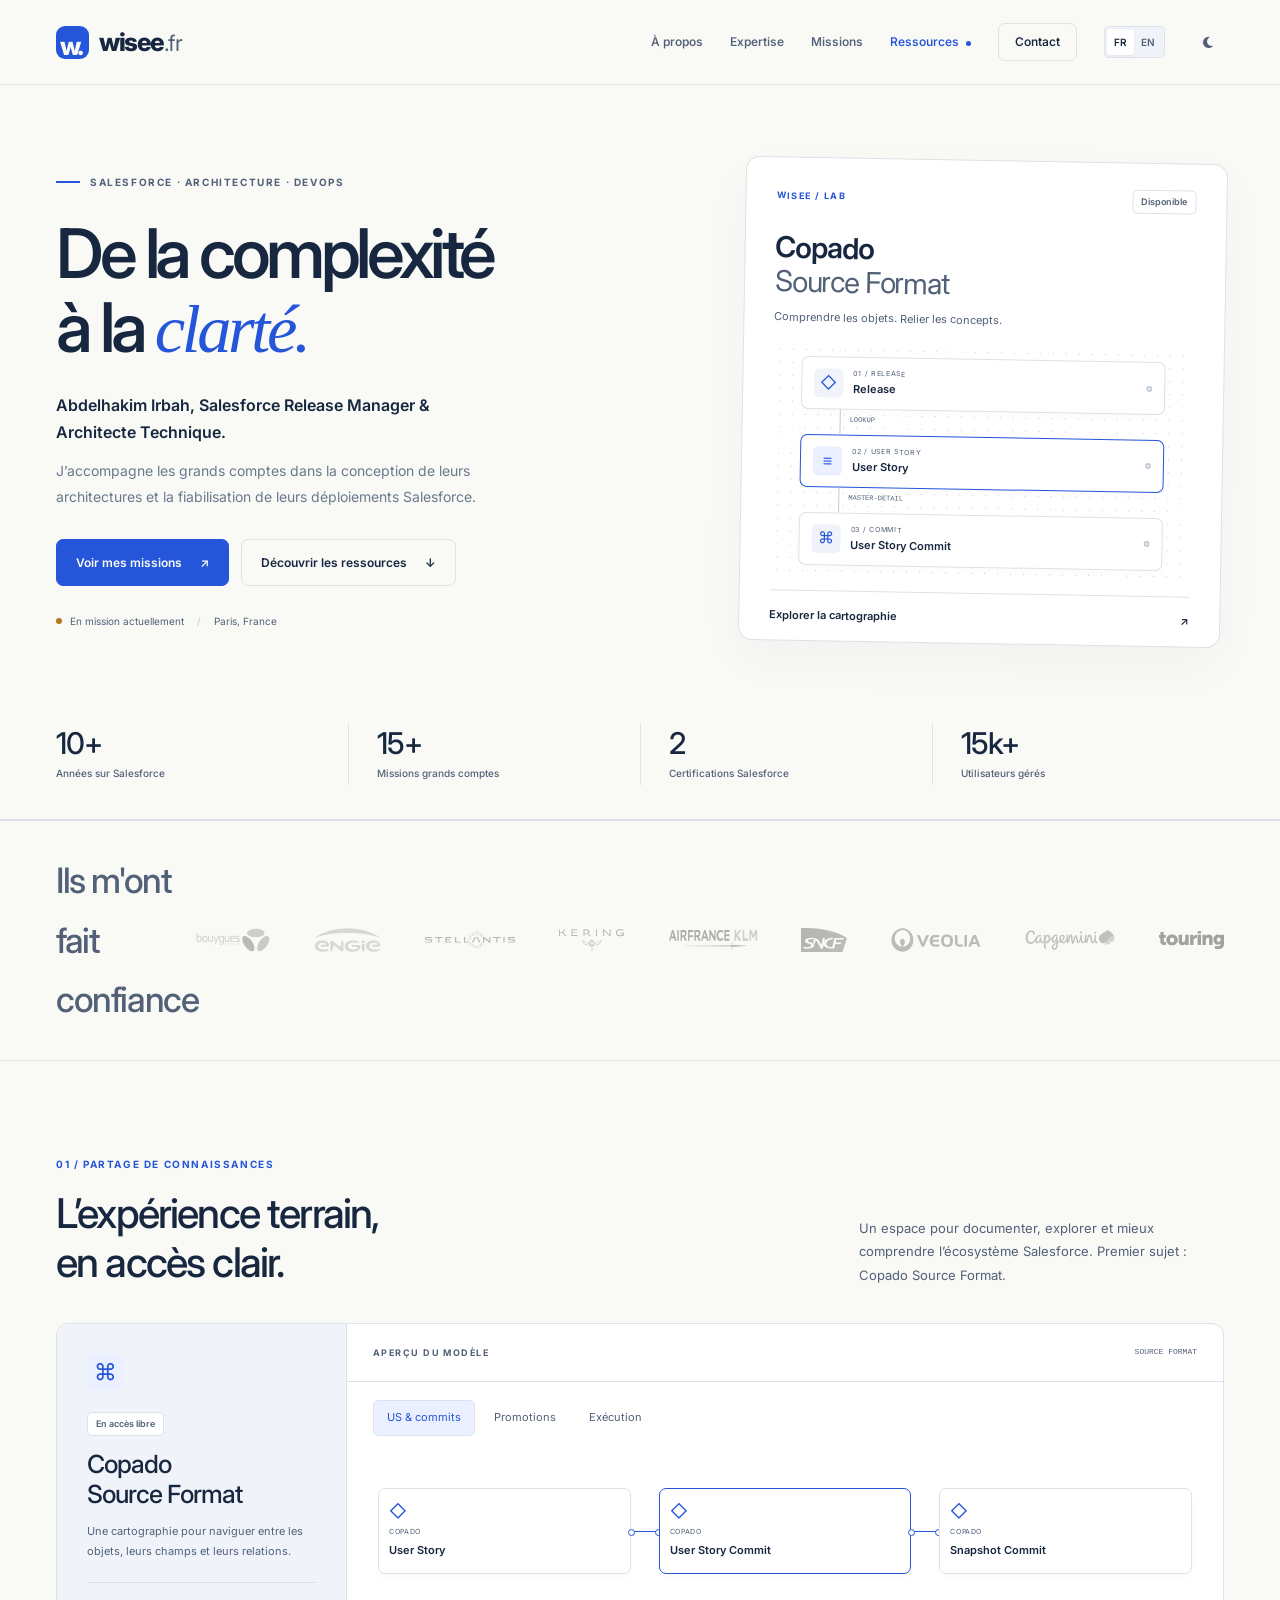
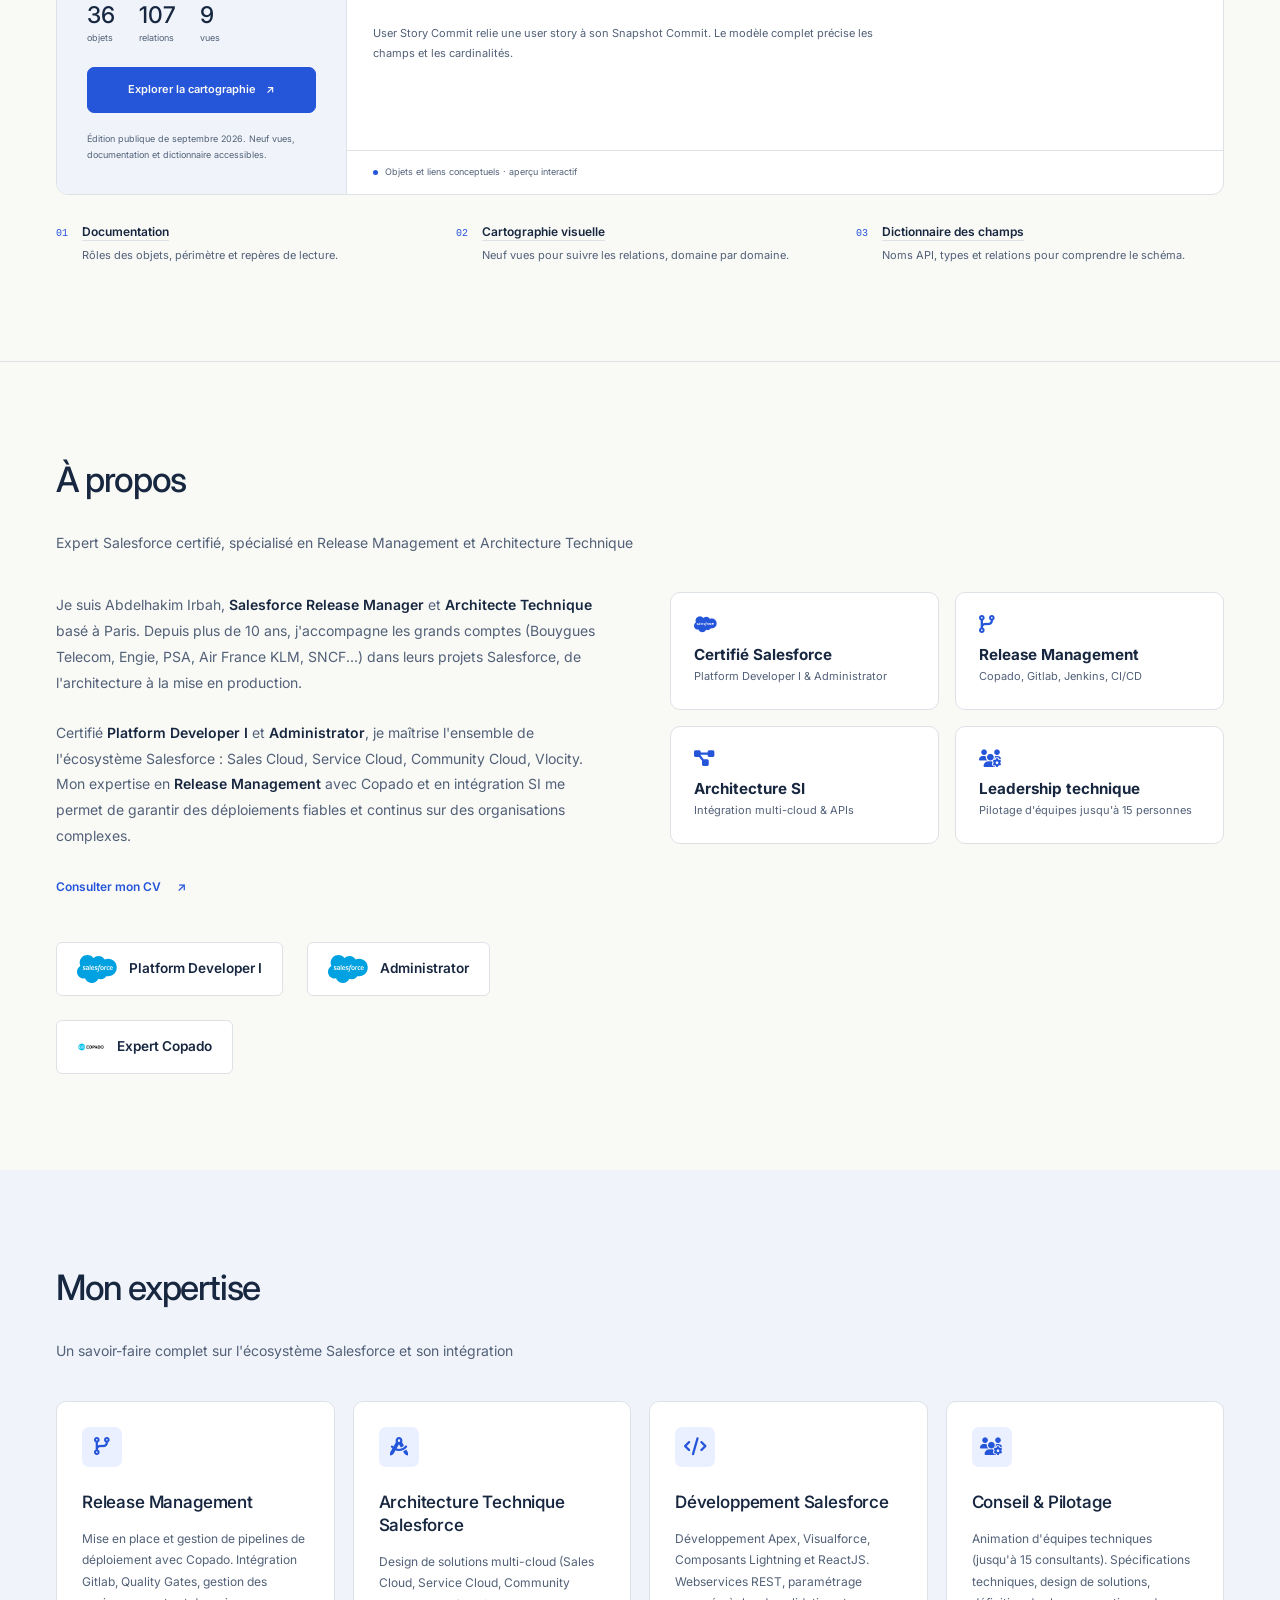
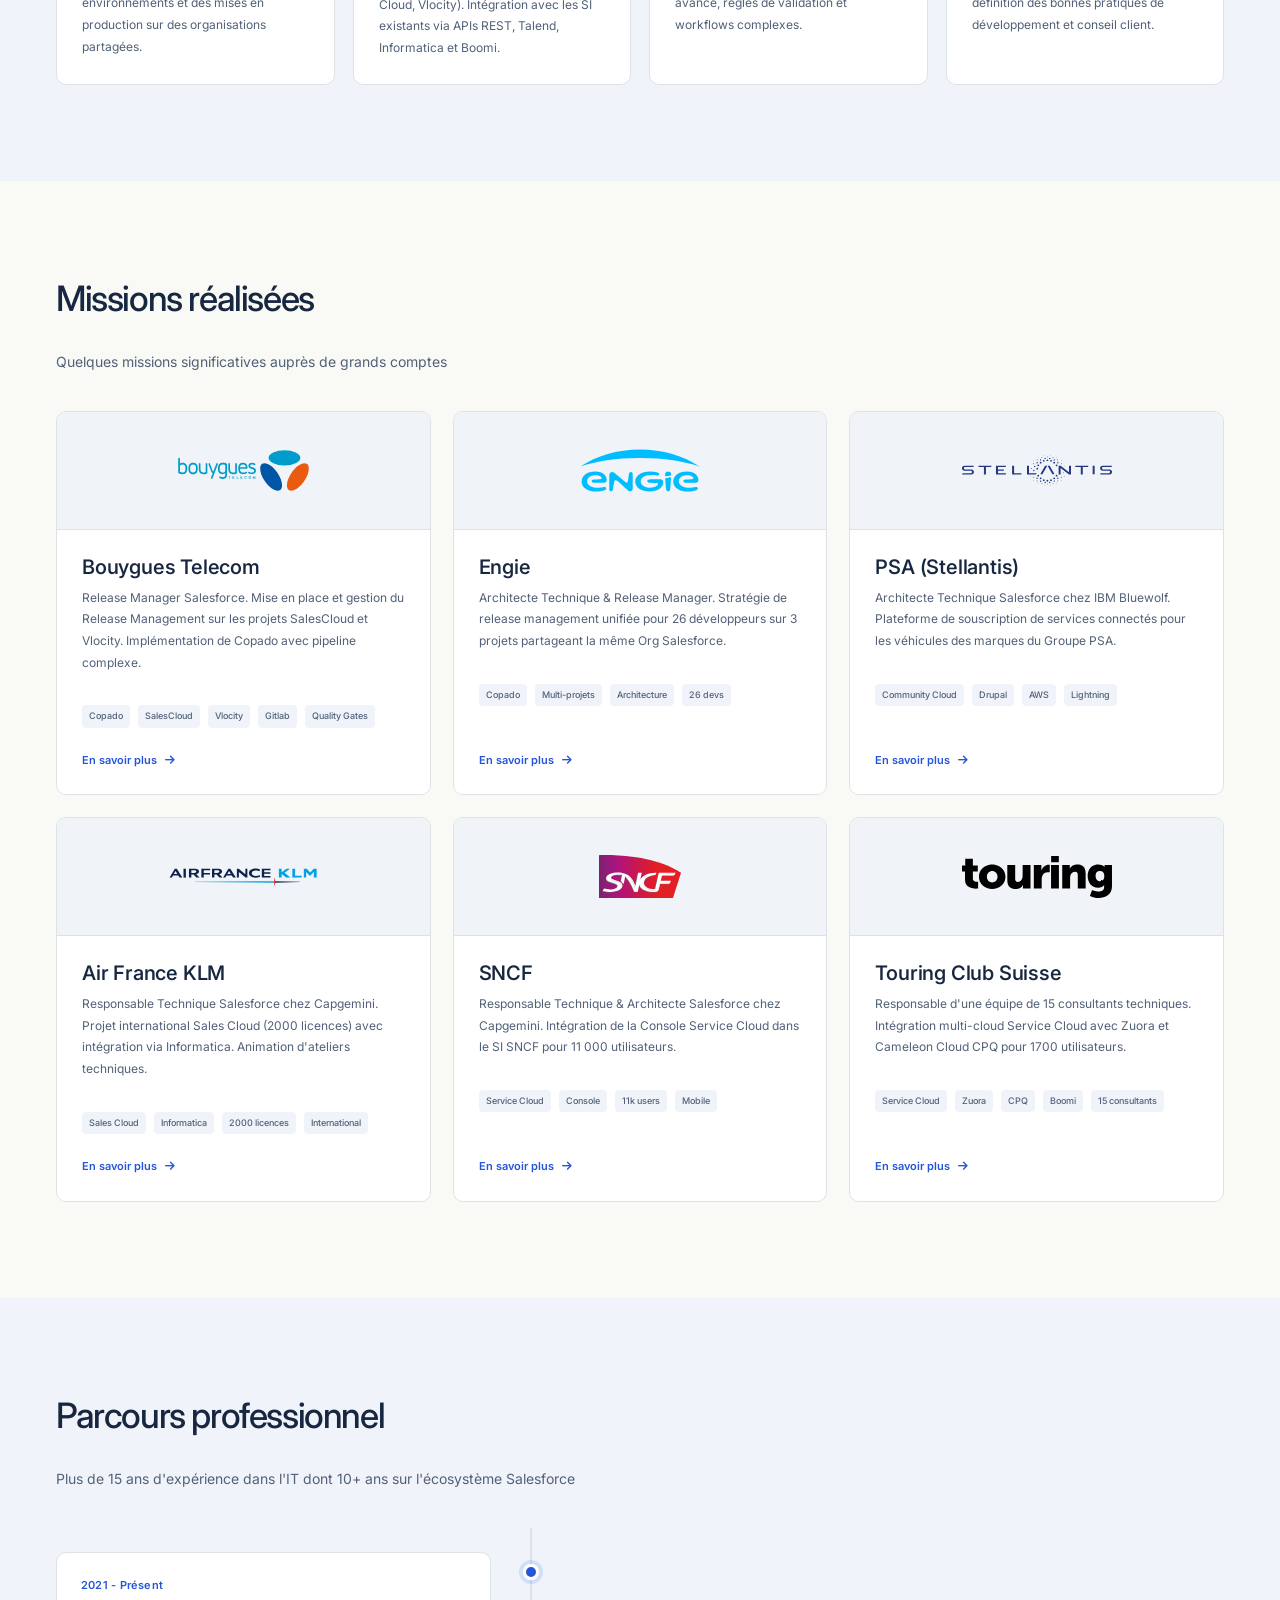
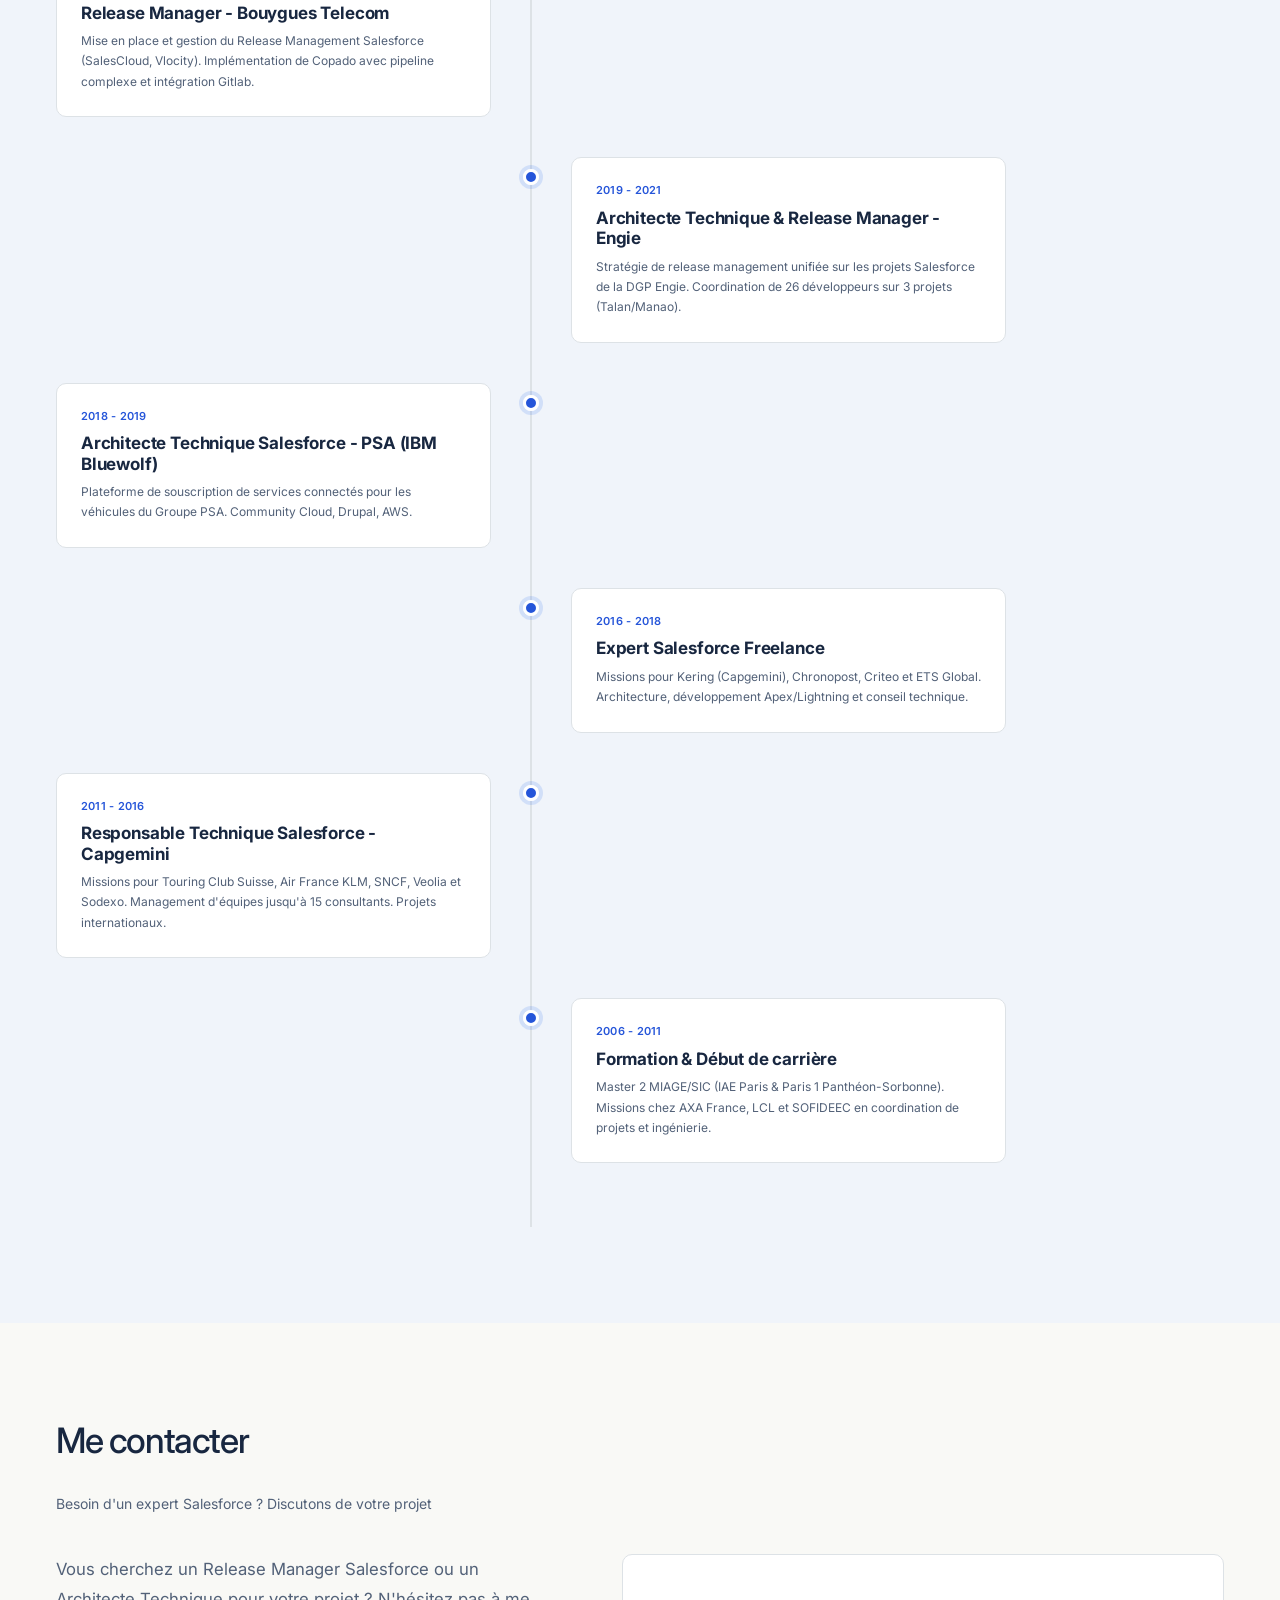
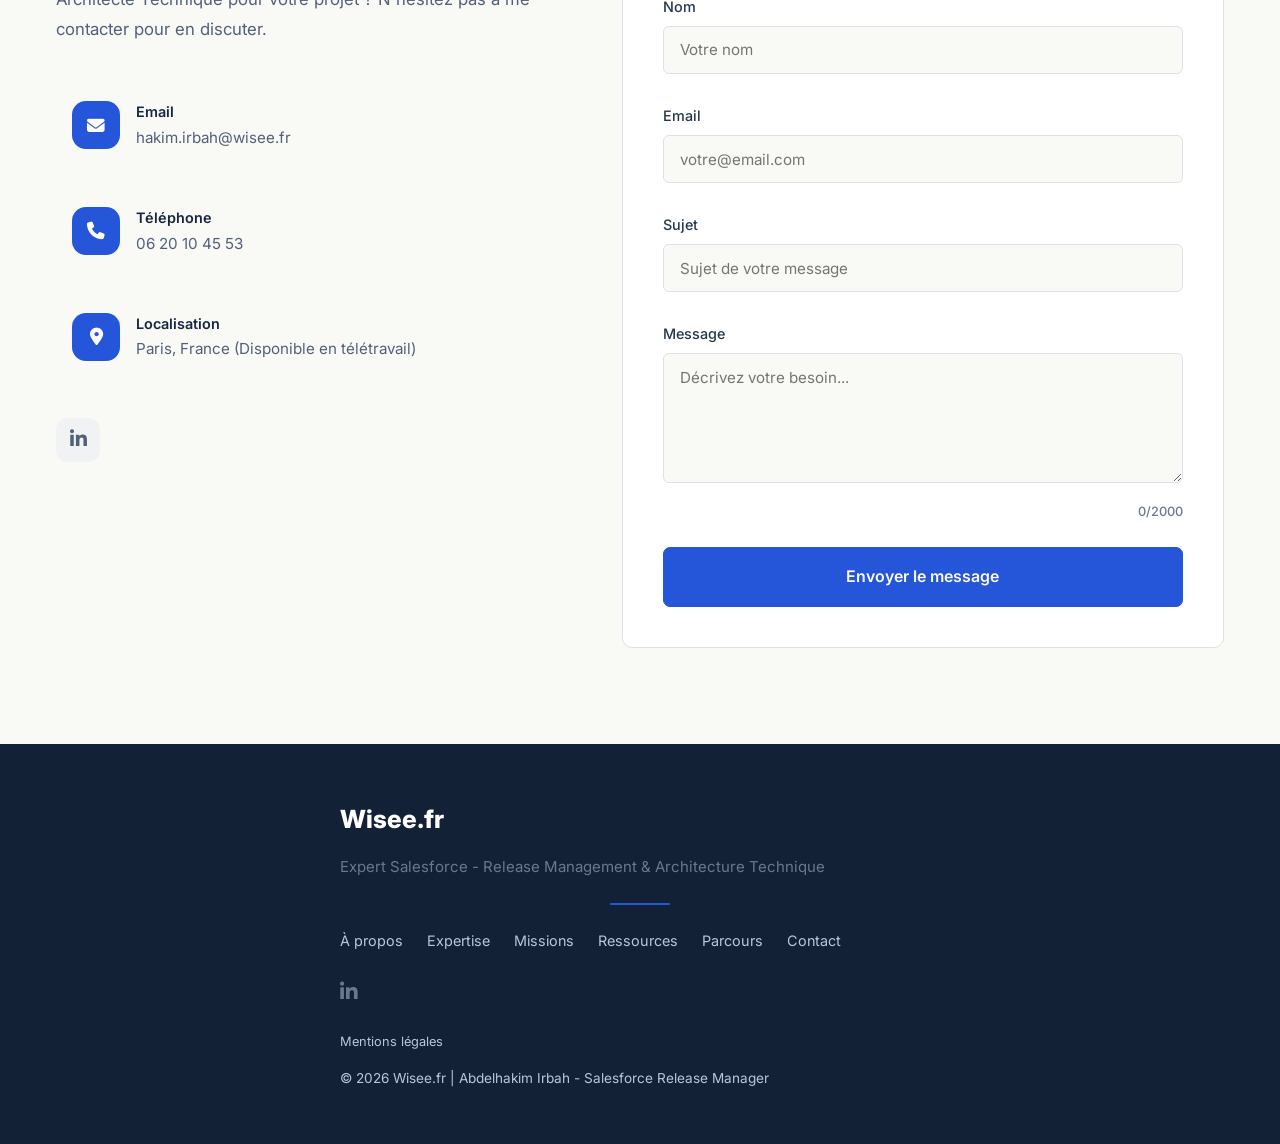
==== commit c77172aa: "Publier la documentation et la cartographie Copado Source Format" ====
--- a/index.html
+++ b/index.html
@@ -168,7 +168,7 @@
                 <div class="hero-meta"><span class="availability-dot" aria-hidden="true"></span><span data-i18n="ui.availability">En mission actuellement</span><span class="meta-separator">/</span><span>Paris, France</span></div>
             </div>
             <aside class="feature-preview" aria-labelledby="preview-title">
-                <div class="preview-topline"><span class="eyebrow">WISEE / LAB</span><span class="status-label" data-i18n="ui.soon">Bientôt disponible</span></div>
+                <div class="preview-topline"><span class="eyebrow">WISEE / LAB</span><span class="status-label" data-i18n="ui.available">Disponible</span></div>
                 <h2 id="preview-title">Copado<br><span>Source Format</span></h2>
                 <p data-i18n="ui.previewIntro">Comprendre les objets. Relier les concepts.</p>
                 <div class="mini-model" aria-label="Aperçu : une release relie les user stories à leurs commits">
@@ -178,7 +178,7 @@
                     <div class="model-connector" aria-hidden="true"><span>MASTER-DETAIL</span></div>
                     <div class="model-node node-commit"><span class="node-icon" aria-hidden="true">⌘</span><div><small>03 / COMMIT</small><b>User Story Commit</b></div><span class="node-port"></span></div>
                 </div>
-                <a class="preview-link" href="#resources"><span data-i18n="ui.previewCta">Aperçu du futur espace</span><span aria-hidden="true">↗</span></a>
+                <a class="preview-link" href="resources/copado-source-format/"><span data-i18n="ui.previewCta">Explorer la cartographie</span><span aria-hidden="true">↗</span></a>
             </aside>
         </div>
     </section>
@@ -236,11 +236,12 @@
             <div class="resource-workspace">
                 <div class="resource-sidebar">
                     <div class="resource-icon" aria-hidden="true">⌘</div>
-                    <span class="status-label" data-i18n="ui.preparation">En préparation</span>
+                    <span class="status-label" data-i18n="ui.published">En accès libre</span>
                     <h3>Copado<br> Source Format</h3>
                     <p data-i18n="ui.moduleIntro">Une cartographie pour naviguer entre les objets, leurs champs et leurs relations.</p>
-                    <dl class="resource-stats"><div><dt>36</dt><dd data-i18n="ui.objects">objets</dd></div><div><dt>109</dt><dd data-i18n="ui.relations">relations</dd></div><div><dt>9</dt><dd data-i18n="ui.views">vues</dd></div></dl>
-                    <p class="resource-footnote" data-i18n="ui.scope">Périmètre du module préparé en septembre 2026. Aperçu simplifié ci-contre.</p>
+                    <dl class="resource-stats"><div><dt>36</dt><dd data-i18n="ui.objects">objets</dd></div><div><dt>107</dt><dd data-i18n="ui.relations">relations</dd></div><div><dt>9</dt><dd data-i18n="ui.views">vues</dd></div></dl>
+                    <a href="resources/copado-source-format/" class="btn btn-primary resource-open"><span data-i18n="ui.previewCta">Explorer la cartographie</span><span aria-hidden="true">↗</span></a>
+                    <p class="resource-footnote" data-i18n="ui.scope">Édition publique de septembre 2026. Neuf vues, documentation et dictionnaire accessibles.</p>
                 </div>
                 <div class="resource-main">
                     <div class="workspace-topline"><span class="eyebrow" data-i18n="ui.modelPreview">APERÇU DU MODÈLE</span><span class="workspace-version">SOURCE FORMAT</span></div>
@@ -253,9 +254,9 @@
                 </div>
             </div>
             <div class="resource-features">
-                <div><span class="feature-number">01</span><div><h3 data-i18n="ui.docTitle">Documentation</h3><p data-i18n="ui.docText">Rôles des objets, périmètre et repères de lecture.</p></div></div>
-                <div><span class="feature-number">02</span><div><h3 data-i18n="ui.mapTitle">Cartographie visuelle</h3><p data-i18n="ui.mapText">Neuf vues pour suivre les relations, domaine par domaine.</p></div></div>
-                <div><span class="feature-number">03</span><div><h3 data-i18n="ui.dictTitle">Dictionnaire des champs</h3><p data-i18n="ui.dictText">Noms API, types et relations pour comprendre le schéma.</p></div></div>
+                <div><span class="feature-number">01</span><div><h3><a href="resources/copado-source-format/guide.html" data-i18n="ui.docTitle">Documentation</a></h3><p data-i18n="ui.docText">Rôles des objets, périmètre et repères de lecture.</p></div></div>
+                <div><span class="feature-number">02</span><div><h3><a href="resources/copado-source-format/" data-i18n="ui.mapTitle">Cartographie visuelle</a></h3><p data-i18n="ui.mapText">Neuf vues pour suivre les relations, domaine par domaine.</p></div></div>
+                <div><span class="feature-number">03</span><div><h3><a href="resources/copado-source-format/dictionary.html" data-i18n="ui.dictTitle">Dictionnaire des champs</a></h3><p data-i18n="ui.dictText">Noms API, types et relations pour comprendre le schéma.</p></div></div>
             </div>
         </div>
     </section>
@@ -971,18 +972,18 @@
                 "ui.description": "J’accompagne les grands comptes dans la conception de leurs architectures et la fiabilisation de leurs déploiements Salesforce.",
                 "ui.discover": "Découvrir les ressources",
                 "ui.availability": "En mission actuellement",
-                "ui.soon": "Bientôt disponible",
+                "ui.available": "Disponible",
                 "ui.previewIntro": "Comprendre les objets. Relier les concepts.",
-                "ui.previewCta": "Aperçu du futur espace",
+                "ui.previewCta": "Explorer la cartographie",
                 "ui.knowledge": "01 / PARTAGE DE CONNAISSANCES",
                 "ui.resourcesTitle": "L’expérience terrain,<br>en accès clair.",
                 "ui.resourcesIntro": "Un espace pour documenter, explorer et mieux comprendre l’écosystème Salesforce. Premier sujet : Copado Source Format.",
-                "ui.preparation": "En préparation",
+                "ui.published": "En accès libre",
                 "ui.moduleIntro": "Une cartographie pour naviguer entre les objets, leurs champs et leurs relations.",
                 "ui.objects": "objets",
                 "ui.relations": "relations",
                 "ui.views": "vues",
-                "ui.scope": "Périmètre du module préparé en septembre 2026. Aperçu simplifié ci-contre.",
+                "ui.scope": "Édition publique de septembre 2026. Neuf vues, documentation et dictionnaire accessibles.",
                 "ui.modelPreview": "APERÇU DU MODÈLE",
                 "ui.stories": "US & commits",
                 "ui.execution": "Exécution",
@@ -1082,18 +1083,18 @@
                 "ui.description": "I help enterprise teams design their architectures and build reliable Salesforce deployment processes.",
                 "ui.discover": "Discover the resources",
                 "ui.availability": "Currently on assignment",
-                "ui.soon": "Coming soon",
+                "ui.available": "Available",
                 "ui.previewIntro": "Understand the objects. Connect the concepts.",
-                "ui.previewCta": "Preview the upcoming space",
+                "ui.previewCta": "Explore the map (FR)",
                 "ui.knowledge": "01 / SHARING KNOWLEDGE",
                 "ui.resourcesTitle": "Field experience,<br>made clear.",
                 "ui.resourcesIntro": "A space to document, explore and better understand the Salesforce ecosystem. First up: Copado Source Format.",
-                "ui.preparation": "In preparation",
+                "ui.published": "Open access",
                 "ui.moduleIntro": "A map to navigate objects, their fields and their relationships.",
                 "ui.objects": "objects",
                 "ui.relations": "relationships",
                 "ui.views": "views",
-                "ui.scope": "Scope of the module prepared in September 2026. Simplified preview alongside.",
+                "ui.scope": "Public edition, September 2026. Nine views, documentation and a field dictionary (FR).",
                 "ui.modelPreview": "MODEL PREVIEW",
                 "ui.stories": "Stories & commits",
                 "ui.execution": "Execution",
--- a/css/design.css
+++ b/css/design.css
@@ -329,3 +329,8 @@
 .footer-links { flex-wrap: wrap; }
 .project-img.gradient-1, .project-img.gradient-2, .project-img.gradient-3 { background: #f0f3f7; }
 .project-client-mark { max-width: 150px; max-height: 43px; width: auto; height: auto; }
+
+/* Accès au module Copado publié. */
+.resource-open { margin-top: 22px; width: 100%; font-size: 11px; gap: 10px; }
+.resource-features h3 a { color: inherit; text-decoration: underline; text-decoration-color: var(--border); text-underline-offset: 4px; }
+.resource-features h3 a:hover { color: var(--primary); }
